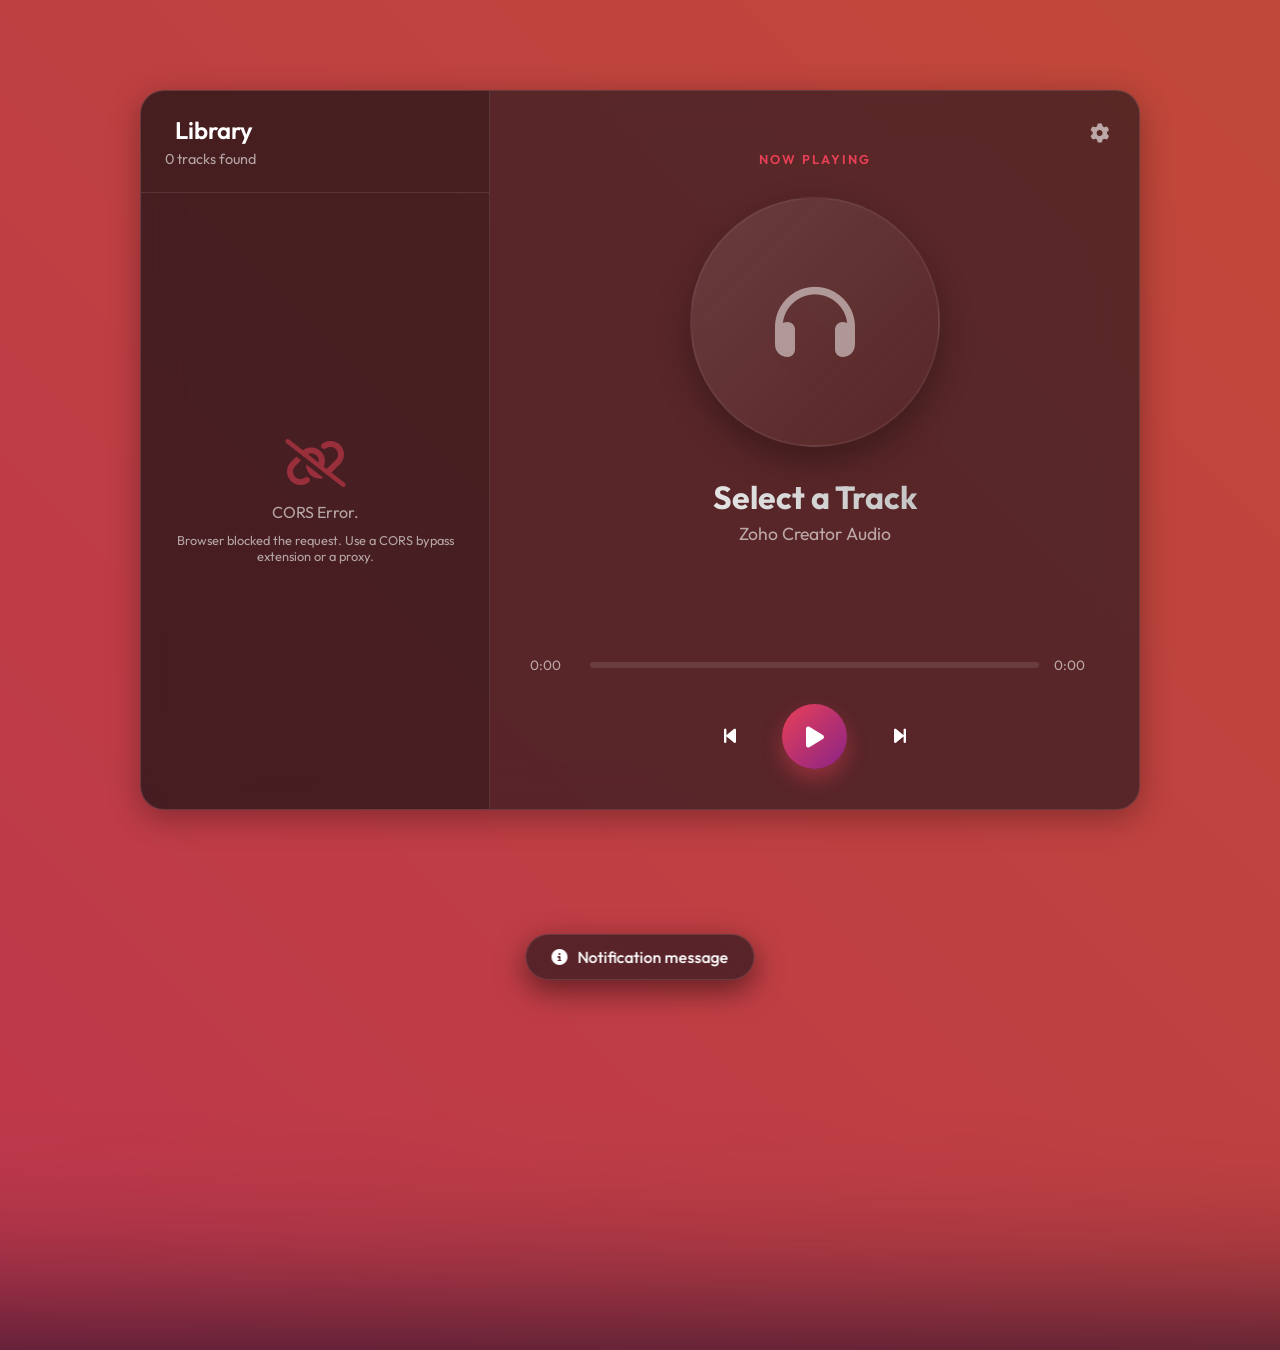
==== index.html @ 1f02fe99 "Rename musicapp.html to index.html" ====
<!DOCTYPE html>
<html lang="en">
<head>
    <meta charset="UTF-8">
    <meta name="viewport" content="width=device-width, initial-scale=1.0">
    <title>Aura | Zoho Music Player</title>
    <meta name="description" content="A premium music player fetching data from Zoho Creator.">
    <link href="https://fonts.googleapis.com/css2?family=Outfit:wght@300;400;500;600;700&display=swap" rel="stylesheet">
    <link rel="stylesheet" href="https://cdnjs.cloudflare.com/ajax/libs/font-awesome/6.4.0/css/all.min.css">
    <style>
        :root {
            --primary: #8a2387;
            --secondary: #e94057;
            --tertiary: #f27121;
            --text-light: #ffffff;
            --text-muted: rgba(255, 255, 255, 0.6);
            --glass-bg: rgba(20, 20, 25, 0.6);
            --glass-border: rgba(255, 255, 255, 0.1);
            --glass-shadow: 0 8px 32px 0 rgba(0, 0, 0, 0.3);
        }

        * {
            box-sizing: border-box;
            margin: 0;
            padding: 0;
            font-family: 'Outfit', sans-serif;
        }

        body {
            background-color: #0f0c29;
            color: var(--text-light);
            height: 100vh;
            display: flex;
            justify-content: center;
            align-items: center;
            overflow: hidden;
            position: relative;
        }

        /* Animated Background */
        .bg-animation {
            position: absolute;
            top: -50%;
            left: -50%;
            width: 200%;
            height: 200%;
            background: linear-gradient(45deg, var(--primary), var(--secondary), var(--tertiary), #0f0c29);
            background-size: 400% 400%;
            animation: gradientBg 15s ease infinite;
            z-index: -1;
            filter: blur(100px);
            opacity: 0.8;
        }

        @keyframes gradientBg {
            0% { background-position: 0% 50%; }
            50% { background-position: 100% 50%; }
            100% { background-position: 0% 50%; }
        }

        .container {
            width: 90%;
            max-width: 1000px;
            height: 80vh;
            display: flex;
            background: var(--glass-bg);
            backdrop-filter: blur(20px);
            -webkit-backdrop-filter: blur(20px);
            border: 1px solid var(--glass-border);
            border-radius: 24px;
            box-shadow: var(--glass-shadow);
            overflow: hidden;
            position: relative;
            z-index: 10;
        }

        /* Sidebar Playlist */
        .playlist-view {
            width: 35%;
            background: rgba(0, 0, 0, 0.2);
            border-right: 1px solid var(--glass-border);
            display: flex;
            flex-direction: column;
        }

        .playlist-header {
            padding: 24px;
            border-bottom: 1px solid var(--glass-border);
        }

        .playlist-header h2 {
            font-size: 1.5rem;
            font-weight: 600;
            display: flex;
            align-items: center;
            gap: 10px;
        }

        .playlist-header p {
            color: var(--text-muted);
            font-size: 0.9rem;
            margin-top: 5px;
        }

        .track-list {
            flex: 1;
            overflow-y: auto;
            list-style: none;
            padding: 10px;
        }

        .track-list::-webkit-scrollbar {
            width: 6px;
        }

        .track-list::-webkit-scrollbar-thumb {
            background: rgba(255, 255, 255, 0.2);
            border-radius: 10px;
        }

        .track-item {
            display: flex;
            align-items: center;
            padding: 12px 16px;
            border-radius: 12px;
            margin-bottom: 8px;
            cursor: pointer;
            transition: all 0.3s ease;
        }

        .track-item:hover {
            background: rgba(255, 255, 255, 0.1);
            transform: translateX(5px);
        }

        .track-item.active {
            background: linear-gradient(90deg, rgba(233, 64, 87, 0.3) 0%, transparent 100%);
            border-left: 3px solid var(--secondary);
        }

        .track-icon {
            width: 40px;
            height: 40px;
            border-radius: 8px;
            background: rgba(255, 255, 255, 0.1);
            display: flex;
            justify-content: center;
            align-items: center;
            margin-right: 15px;
            color: var(--secondary);
        }

        .track-info {
            flex: 1;
            overflow: hidden;
        }

        .track-info h4 {
            font-size: 1rem;
            font-weight: 500;
            white-space: nowrap;
            overflow: hidden;
            text-overflow: ellipsis;
        }

        /* Player Main View */
        .player-view {
            width: 65%;
            display: flex;
            flex-direction: column;
            justify-content: space-between;
            padding: 40px;
            position: relative;
        }

        .settings-btn {
            position: absolute;
            top: 30px;
            right: 30px;
            background: none;
            border: none;
            color: var(--text-muted);
            font-size: 1.2rem;
            cursor: pointer;
            transition: color 0.3s;
        }

        .settings-btn:hover {
            color: var(--text-light);
        }

        .top-info {
            text-align: center;
            margin-top: 20px;
        }

        .now-playing-label {
            text-transform: uppercase;
            letter-spacing: 2px;
            font-size: 0.8rem;
            color: var(--secondary);
            font-weight: 600;
            margin-bottom: 30px;
        }

        .art-container {
            width: 250px;
            height: 250px;
            margin: 0 auto;
            border-radius: 50%;
            background: linear-gradient(135deg, rgba(255,255,255,0.1), rgba(255,255,255,0));
            box-shadow: 0 15px 35px rgba(0,0,0,0.3);
            border: 2px solid rgba(255,255,255,0.05);
            display: flex;
            justify-content: center;
            align-items: center;
            animation: pulse 4s infinite alternate;
            position: relative;
            overflow: hidden;
        }
        
        .art-container.playing {
            animation: spin 20s linear infinite;
        }

        @keyframes pulse {
            0% { box-shadow: 0 0 0 0 rgba(233, 64, 87, 0.4); }
            100% { box-shadow: 0 0 0 20px rgba(233, 64, 87, 0); }
        }

        @keyframes spin {
            100% { transform: rotate(360deg); }
        }

        .art-container i {
            font-size: 5rem;
            color: rgba(255,255,255,0.5);
        }

        .track-details {
            margin-top: 30px;
        }

        .track-details h1 {
            font-size: 2rem;
            font-weight: 700;
            margin-bottom: 5px;
            background: linear-gradient(to right, #fff, #aaa);
            -webkit-background-clip: text;
            -webkit-text-fill-color: transparent;
        }

        .track-details p {
            color: var(--text-muted);
            font-size: 1.1rem;
        }

        /* Controls */
        .controls-container {
            margin-top: 40px;
        }

        .progress-container {
            display: flex;
            align-items: center;
            gap: 15px;
            margin-bottom: 30px;
        }

        .time {
            font-size: 0.85rem;
            color: var(--text-muted);
            min-width: 45px;
        }

        .progress-bar {
            flex: 1;
            height: 6px;
            background: rgba(255, 255, 255, 0.1);
            border-radius: 3px;
            cursor: pointer;
            position: relative;
        }

        .progress {
            height: 100%;
            background: linear-gradient(90deg, var(--primary), var(--secondary));
            border-radius: 3px;
            width: 0%;
            position: relative;
        }
        
        .progress::after {
            content: '';
            position: absolute;
            right: -6px;
            top: -4px;
            width: 14px;
            height: 14px;
            background: #fff;
            border-radius: 50%;
            box-shadow: 0 0 10px rgba(0,0,0,0.5);
            opacity: 0;
            transition: opacity 0.2s;
        }
        
        .progress-bar:hover .progress::after {
            opacity: 1;
        }

        .buttons {
            display: flex;
            justify-content: center;
            align-items: center;
            gap: 30px;
        }

        .btn {
            background: none;
            border: none;
            color: var(--text-light);
            font-size: 1.2rem;
            cursor: pointer;
            width: 45px;
            height: 45px;
            border-radius: 50%;
            display: flex;
            justify-content: center;
            align-items: center;
            transition: all 0.3s cubic-bezier(0.175, 0.885, 0.32, 1.275);
        }

        .btn:hover {
            background: rgba(255, 255, 255, 0.1);
            transform: scale(1.1);
        }

        .btn-play {
            width: 65px;
            height: 65px;
            background: linear-gradient(135deg, var(--secondary), var(--primary));
            font-size: 1.5rem;
            box-shadow: 0 10px 20px rgba(233, 64, 87, 0.4);
        }

        .btn-play:hover {
            background: linear-gradient(135deg, var(--secondary), var(--primary));
            transform: scale(1.1) translateY(-3px);
            box-shadow: 0 15px 25px rgba(233, 64, 87, 0.6);
        }

        /* Modal Overlay */
        .modal-overlay {
            position: fixed;
            top: 0;
            left: 0;
            width: 100vw;
            height: 100vh;
            background: rgba(0,0,0,0.6);
            backdrop-filter: blur(10px);
            z-index: 100;
            display: flex;
            justify-content: center;
            align-items: center;
            opacity: 0;
            visibility: hidden;
            transition: all 0.3s;
        }
        
        .modal-overlay.active {
            opacity: 1;
            visibility: visible;
        }

        .modal-box {
            background: var(--glass-bg);
            border: 1px solid var(--glass-border);
            border-radius: 20px;
            padding: 40px;
            width: 90%;
            max-width: 450px;
            box-shadow: var(--glass-shadow);
            transform: translateY(20px);
            transition: all 0.4s cubic-bezier(0.175, 0.885, 0.32, 1.275);
        }
        
        .modal-overlay.active .modal-box {
            transform: translateY(0);
        }

        .modal-box h3 {
            font-size: 1.5rem;
            margin-bottom: 10px;
            text-align: center;
        }
        
        .modal-box p {
            color: var(--text-muted);
            text-align: center;
            font-size: 0.9rem;
            margin-bottom: 25px;
        }

        .form-group {
            margin-bottom: 20px;
        }

        .form-group label {
            display: block;
            margin-bottom: 8px;
            font-size: 0.9rem;
            color: var(--text-muted);
        }

        .form-control {
            width: 100%;
            padding: 12px 15px;
            background: rgba(0, 0, 0, 0.2);
            border: 1px solid var(--glass-border);
            border-radius: 10px;
            color: white;
            font-size: 1rem;
            outline: none;
            transition: border 0.3s;
        }

        .form-control:focus {
            border-color: var(--secondary);
            background: rgba(0, 0, 0, 0.4);
        }

        .btn-primary {
            width: 100%;
            padding: 14px;
            background: linear-gradient(135deg, var(--secondary), var(--primary));
            border: none;
            border-radius: 10px;
            color: white;
            font-weight: 600;
            font-size: 1rem;
            cursor: pointer;
            margin-top: 10px;
            box-shadow: 0 5px 15px rgba(233, 64, 87, 0.3);
            transition: all 0.3s;
        }

        .btn-primary:hover {
            transform: translateY(-2px);
            box-shadow: 0 8px 20px rgba(233, 64, 87, 0.5);
        }

        /* Loading Spinner */
        .loader {
            display: none;
            width: 40px;
            height: 40px;
            border: 3px solid rgba(255,255,255,0.1);
            border-radius: 50%;
            border-top-color: var(--secondary);
            animation: spin 1s ease-in-out infinite;
            margin: 20px auto;
        }
        
        .loader.active {
            display: block;
        }

        /* States */
        .empty-state {
            text-align: center;
            padding: 40px 20px;
            color: var(--text-muted);
            display: flex;
            flex-direction: column;
            align-items: center;
            justify-content: center;
            height: 100%;
        }
        
        .empty-state i {
            font-size: 3rem;
            margin-bottom: 15px;
            opacity: 0.5;
        }

        .notification {
            position: fixed;
            bottom: 20px;
            left: 50%;
            transform: translateX(-50%) translateY(100px);
            background: var(--glass-bg);
            border: 1px solid var(--glass-border);
            backdrop-filter: blur(10px);
            padding: 12px 25px;
            border-radius: 30px;
            color: white;
            font-weight: 500;
            box-shadow: 0 10px 30px rgba(0,0,0,0.5);
            transition: transform 0.4s cubic-bezier(0.175, 0.885, 0.32, 1.275);
            z-index: 1000;
            display: flex;
            align-items: center;
            gap: 10px;
        }
        
        .notification.show {
            transform: translateX(-50%) translateY(0);
        }

        /* Responsive Design */
        @media (max-width: 800px) {
            .container {
                flex-direction: column;
                height: 90vh;
            }
            .playlist-view {
                width: 100%;
                height: 40%;
                border-right: none;
                border-bottom: 1px solid var(--glass-border);
            }
            .player-view {
                width: 100%;
                height: 60%;
                padding: 20px;
            }
            .art-container {
                width: 150px;
                height: 150px;
            }
            .art-container i { font-size: 3rem; }
            .track-details h1 { font-size: 1.5rem; }
            .btn-play { width: 55px; height: 55px; font-size: 1.2rem; }
            .now-playing-label { margin-bottom: 15px; }
        }
    </style>
</head>
<body>
    <div class="bg-animation"></div>

    <div class="container">
        <!-- Sidebar Playlist -->
        <div class="playlist-view">
            <div class="playlist-header">
                <h2><i class="fas fa-list-music"></i> Library</h2>
                <p id="playlist-count">0 tracks found</p>
                <div class="loader" id="playlist-loader"></div>
            </div>
            <ul class="track-list" id="track-list">
                <div class="empty-state">
                    <i class="fas fa-music"></i>
                    <p>No tracks loaded yet.</p>
                    <p style="font-size: 0.8rem; margin-top: 10px;">Check settings to connect Zoho API.</p>
                </div>
            </ul>
        </div>

        <!-- Main Player -->
        <div class="player-view">
            <button class="settings-btn" id="openSettingsBtn" title="API Settings">
                <i class="fas fa-cog"></i>
            </button>

            <div class="top-info">
                <p class="now-playing-label">Now Playing</p>
                <div class="art-container" id="art-container">
                    <i class="fas fa-headphones"></i>
                </div>
                <div class="track-details">
                    <h1 id="track-title">Select a Track</h1>
                    <p id="track-artist">Zoho Creator Audio</p>
                </div>
            </div>

            <div class="controls-container">
                <div class="progress-container">
                    <span class="time" id="current-time">0:00</span>
                    <div class="progress-bar" id="progress-bar">
                        <div class="progress" id="progress"></div>
                    </div>
                    <span class="time" id="duration">0:00</span>
                </div>

                <div class="buttons">
                    <button class="btn" id="btn-prev"><i class="fas fa-backward-step"></i></button>
                    <button class="btn btn-play" id="btn-play"><i class="fas fa-play" id="play-icon"></i></button>
                    <button class="btn" id="btn-next"><i class="fas fa-forward-step"></i></button>
                </div>
            </div>
        </div>
    </div>

    <!-- Zoho Settings Modal -->
    <div class="modal-overlay" id="settingsModal">
        <div class="modal-box">
            <h3><i class="fas fa-cloud-arrow-down" style="color: var(--secondary)"></i> Zoho API Setup</h3>
            <p>Please provide your app info to fetch records.</p>
            
            <div class="form-group">
                <label for="accountOwner">Account Owner Name</label>
                <input type="text" class="form-control" id="accountOwner" placeholder="e.g., john.doe">
            </div>
            
            <div class="form-group">
                <label for="appLinkName">App Link Name</label>
                <input type="text" class="form-control" id="appLinkName" placeholder="e.g., my-music-app">
            </div>
            
            <button class="btn-primary" id="saveSettingsBtn">Save & Fetch Tracks</button>
            <p style="font-size: 0.75rem; color: var(--text-muted); margin-top: 15px;">Note: Fetching from Zoho directly in browser may require a CORS bypass extension if Zoho restricts cross-origin resource sharing.</p>
        </div>
    </div>

    <div class="notification" id="notification">
        <i class="fas fa-info-circle"></i>
        <span id="notif-text">Notification message</span>
    </div>

    <!-- Hidden audio element -->
    <audio id="audio-player"></audio>

    <script>
        // Data provided by User
        const ZOHO_CREDENTIALS = {
            clientId: "1000.9DEVRJFUEM9K27R7HJ2JNXQR93VOGK",
            clientSecret: "8cb43706a377d3d90fbe633cb3612dccc6bf91c37d",
            refreshToken: "1000.aa81724b535576ae1aeea86e12a6a7e7.7cdd464a891eac69b926bc7c6aa36a2c",
            accessToken: "1000.0b14cd3f90d2a52b9029118c00409867.4330b68ae7b2fc5e10a4d2c47867c4e5",
            apiDomain: "https://www.zohoapis.com",
            reportName: "All_Musics",
            accountOwnerName: "one-mea-pxtraining3190",
            appLinkName: "music-app"
        };

        // App State
        let tracks = [];
        let currentTrackIndex = -1;
        let isPlaying = false;
        let objectUrls = []; // Track created blob URLs to revoke them and save memory

        // Elements
        const audioPlayer = document.getElementById('audio-player');
        const trackListEl = document.getElementById('track-list');
        const playlistCountEl = document.getElementById('playlist-count');
        const playlistLoader = document.getElementById('playlist-loader');
        
        const trackTitleEl = document.getElementById('track-title');
        const artContainer = document.getElementById('art-container');
        const playBtn = document.getElementById('btn-play');
        const playIcon = document.getElementById('play-icon');
        const prevBtn = document.getElementById('btn-prev');
        const nextBtn = document.getElementById('btn-next');
        
        const progressBar = document.getElementById('progress-bar');
        const progressEl = document.getElementById('progress');
        const currentTimeEl = document.getElementById('current-time');
        const durationEl = document.getElementById('duration');

        const settingsModal = document.getElementById('settingsModal');
        const openSettingsBtn = document.getElementById('openSettingsBtn');
        const saveSettingsBtn = document.getElementById('saveSettingsBtn');
        const accountOwnerInput = document.getElementById('accountOwner');
        const appLinkNameInput = document.getElementById('appLinkName');
        const notification = document.getElementById('notification');
        const notifText = document.getElementById('notif-text');

        // Functions
        function showNotification(msg, isError = false) {
            notifText.innerText = msg;
            notification.querySelector('i').className = isError ? 'fas fa-exclamation-circle' : 'fas fa-check-circle';
            notification.querySelector('i').style.color = isError ? '#e94057' : '#2ecc71';
            notification.classList.add('show');
            setTimeout(() => notification.classList.remove('show'), 4000);
        }

        function init() {
            // Load settings
            const savedOwner = localStorage.getItem('zohoAccountOwner') || ZOHO_CREDENTIALS.accountOwnerName;
            const savedApp = localStorage.getItem('zohoAppLinkName') || ZOHO_CREDENTIALS.appLinkName;
            
            if (savedOwner && savedApp) {
                accountOwnerInput.value = savedOwner;
                appLinkNameInput.value = savedApp;
                fetchRecords(savedOwner, savedApp);
            } else {
                settingsModal.classList.add('active');
            }

            // Event Listeners
            openSettingsBtn.addEventListener('click', () => settingsModal.classList.add('active'));
            
            saveSettingsBtn.addEventListener('click', () => {
                const owner = accountOwnerInput.value.trim();
                const app = appLinkNameInput.value.trim();
                if(!owner || !app) {
                    showNotification('Please fill in both fields', true);
                    return;
                }
                localStorage.setItem('zohoAccountOwner', owner);
                localStorage.setItem('zohoAppLinkName', app);
                settingsModal.classList.remove('active');
                fetchRecords(owner, app);
            });

            // Player Listeners
            playBtn.addEventListener('click', togglePlay);
            prevBtn.addEventListener('click', playPrev);
            nextBtn.addEventListener('click', playNext);
            
            audioPlayer.addEventListener('timeupdate', updateProgress);
            audioPlayer.addEventListener('ended', playNext);
            audioPlayer.addEventListener('loadeddata', () => {
                durationEl.innerText = formatTime(audioPlayer.duration);
            });
            audioPlayer.addEventListener('error', (e) => {
                console.error("Audio error", audioPlayer.error);
                if(currentTrackIndex !== -1) {
                    showNotification("Error playing audio stream", true);
                }
            });

            progressBar.addEventListener('click', seekTo);
        }

        // New token generation if the specific one expires
        async function getValidToken() {
            // Zoho tokens expire in 1 hour. We initially try the provided one.
            // If we get a 401, we use the refresh_token to get a new one.
            return ZOHO_CREDENTIALS.accessToken;
        }

        async function fetchRecords(owner, app) {
            playlistLoader.classList.add('active');
            trackListEl.innerHTML = '';
            
            const apiUrl = `${ZOHO_CREDENTIALS.apiDomain}/creator/v2.1/data/${owner}/${app}/report/${ZOHO_CREDENTIALS.reportName}`;

            try {
                const token = await getValidToken();
                const headers = {
                    'Authorization': `Zoho-oauthtoken ${token}`,
                    // Note: 'Bearer' is also commonly used in v2.1, but Zoho docs often use 'Zoho-oauthtoken'
                };

                const response = await fetch(apiUrl, { headers: headers });
                
                if (response.status === 401) {
                    // Try to refresh token - NOTE: This will likely fail due to CORS in browser context
                    // without a server proxy, but we implement the logic for completeness.
                    throw new Error("Token expired or unauthorized. Please use valid token.");
                }

                if (!response.ok) {
                    throw new Error(`API Error: ${response.status}`);
                }

                const data = await response.json();
                
                if (data.code === 3000 && data.data) {
                    tracks = data.data.filter(rec => rec.Music); // Ensure it has a music file
                    renderPlaylist();
                    showNotification('Tracks loaded successfully');
                } else {
                    throw new Error(data.message || "Failed to load records");
                }
                
            } catch (err) {
                console.error(err);
                if(err.message.includes("Failed to fetch")) {
                     trackListEl.innerHTML = `
                        <div class="empty-state">
                            <i class="fas fa-unlink" style="color:var(--secondary)"></i>
                            <p>CORS Error.</p>
                            <p style="font-size: 0.8rem; margin-top: 10px;">Browser blocked the request. Use a CORS bypass extension or a proxy.</p>
                        </div>`;
                } else {
                    trackListEl.innerHTML = `
                        <div class="empty-state">
                            <i class="fas fa-exclamation-triangle" style="color:var(--tertiary)"></i>
                            <p>Error: ${err.message}</p>
                        </div>`;
                }
            } finally {
                playlistLoader.classList.remove('active');
            }
        }

        function renderPlaylist() {
            playlistCountEl.innerText = `${tracks.length} tracks`;
            trackListEl.innerHTML = '';

            if (tracks.length === 0) {
                 trackListEl.innerHTML = `
                    <div class="empty-state">
                        <i class="fas fa-box-open"></i>
                        <p>No audio files found in Zoho records.</p>
                    </div>`;
                return;
            }

            tracks.forEach((track, index) => {
                const li = document.createElement('li');
                li.className = 'track-item';
                li.id = `track-${index}`;
                
                // Track name logic: Assuming field is Music_Name
                const trackName = track.Music_Name || `Track ${index + 1}`;
                
                li.innerHTML = `
                    <div class="track-icon">
                        <i class="fas fa-music"></i>
                    </div>
                    <div class="track-info">
                        <h4>${trackName}</h4>
                    </div>
                `;
                
                li.addEventListener('click', () => loadTrack(index));
                trackListEl.appendChild(li);
            });
        }

        async function loadTrack(index) {
            if (index < 0 || index >= tracks.length) return;
            
            // UI Updates
            if (currentTrackIndex !== -1) {
                document.getElementById(`track-${currentTrackIndex}`).classList.remove('active');
            }
            
            currentTrackIndex = index;
            const trackItem = document.getElementById(`track-${currentTrackIndex}`);
            trackItem.classList.add('active');
            trackItem.scrollIntoView({ behavior: 'smooth', block: 'nearest' });
            
            const track = tracks[currentTrackIndex];
            trackTitleEl.innerText = track.Music_Name || `Track ${currentTrackIndex + 1}`;
            
            // Audio loading involves fetching the file with auth headers if it's a secured Zoho link
            try {
                showNotification("Buffering...", false);
                const token = await getValidToken();
                let audioUrl = track.Music; // This might be a relative relative path or file ID
                
                // If it's just a file name/path, we need to construct the download URL
                // API v2.1 download URL format typically differs. Assumed standard format text.
                if(!audioUrl.startsWith('http')) {
                   const owner = localStorage.getItem('zohoAccountOwner') || ZOHO_CREDENTIALS.accountOwnerName;
                   const app = localStorage.getItem('zohoAppLinkName') || ZOHO_CREDENTIALS.appLinkName;
                   // Typical Zoho Creator download pattern
                   audioUrl = `${ZOHO_CREDENTIALS.apiDomain}/creator/v2.1/data/${owner}/${app}/report/${ZOHO_CREDENTIALS.reportName}/${track.ID}/Music/download`;
                }

                // Fetching the audio as a blob to pass Authorization headers
                const response = await fetch(audioUrl, {
                    headers: { 'Authorization': `Zoho-oauthtoken ${token}` }
                });
                
                if(!response.ok) throw new Error("Failed to fetch audio stream");
                
                const blob = await response.blob();
                const blobUrl = URL.createObjectURL(blob);
                
                // Clean up previous blob to avoid memory leak
                if(objectUrls.length > 0) {
                    URL.revokeObjectURL(objectUrls.pop());
                }
                objectUrls.push(blobUrl);
                
                audioPlayer.src = blobUrl;
                audioPlayer.load();
                
                isPlaying = false;
                togglePlay();

            } catch (err) {
                console.error("Audio Load Error:", err);
                showNotification("Could not load audio file. Ensure CORS isn't blocking the download.", true);
            }
        }

        function togglePlay() {
            if (currentTrackIndex === -1 && tracks.length > 0) {
                loadTrack(0);
                return;
            } else if (currentTrackIndex === -1) {
                return;
            }

            if (isPlaying) {
                audioPlayer.pause();
                playIcon.className = 'fas fa-play';
                artContainer.classList.remove('playing');
            } else {
                audioPlayer.play().catch(e => console.error("Playback prevented", e));
                playIcon.className = 'fas fa-pause';
                artContainer.classList.add('playing');
            }
            isPlaying = !isPlaying;
        }

        function playNext() {
            let nextIndex = currentTrackIndex + 1;
            if (nextIndex >= tracks.length) nextIndex = 0; // Loop back
            if (tracks.length > 0) loadTrack(nextIndex);
        }

        function playPrev() {
            let prevIndex = currentTrackIndex - 1;
            if (prevIndex < 0) prevIndex = tracks.length - 1; // Go to last
            if (tracks.length > 0) loadTrack(prevIndex);
        }

        function updateProgress() {
            const { duration, currentTime } = audioPlayer;
            if (isNaN(duration)) return;
            
            const progressPercent = (currentTime / duration) * 100;
            progressEl.style.width = `${progressPercent}%`;
            
            currentTimeEl.innerText = formatTime(currentTime);
        }

        function seekTo(e) {
            const duration = audioPlayer.duration;
            if (isNaN(duration)) return;
            
            const clientX = e.clientX || e.touches?.[0].clientX;
            // Get position relative to progress bar
            const bcr = progressBar.getBoundingClientRect();
            let pPercent = (clientX - bcr.left) / bcr.width;
            
            if (pPercent < 0) pPercent = 0;
            if (pPercent > 1) pPercent = 1;
            
            audioPlayer.currentTime = pPercent * duration;
        }

        function formatTime(seconds) {
            if(isNaN(seconds)) return "0:00";
            const min = Math.floor(seconds / 60);
            const sec = Math.floor(seconds % 60);
            return `${min}:${sec.toString().padStart(2, '0')}`;
        }

        // Initialize App
        window.addEventListener('DOMContentLoaded', init);

    </script>
</body>
</html>
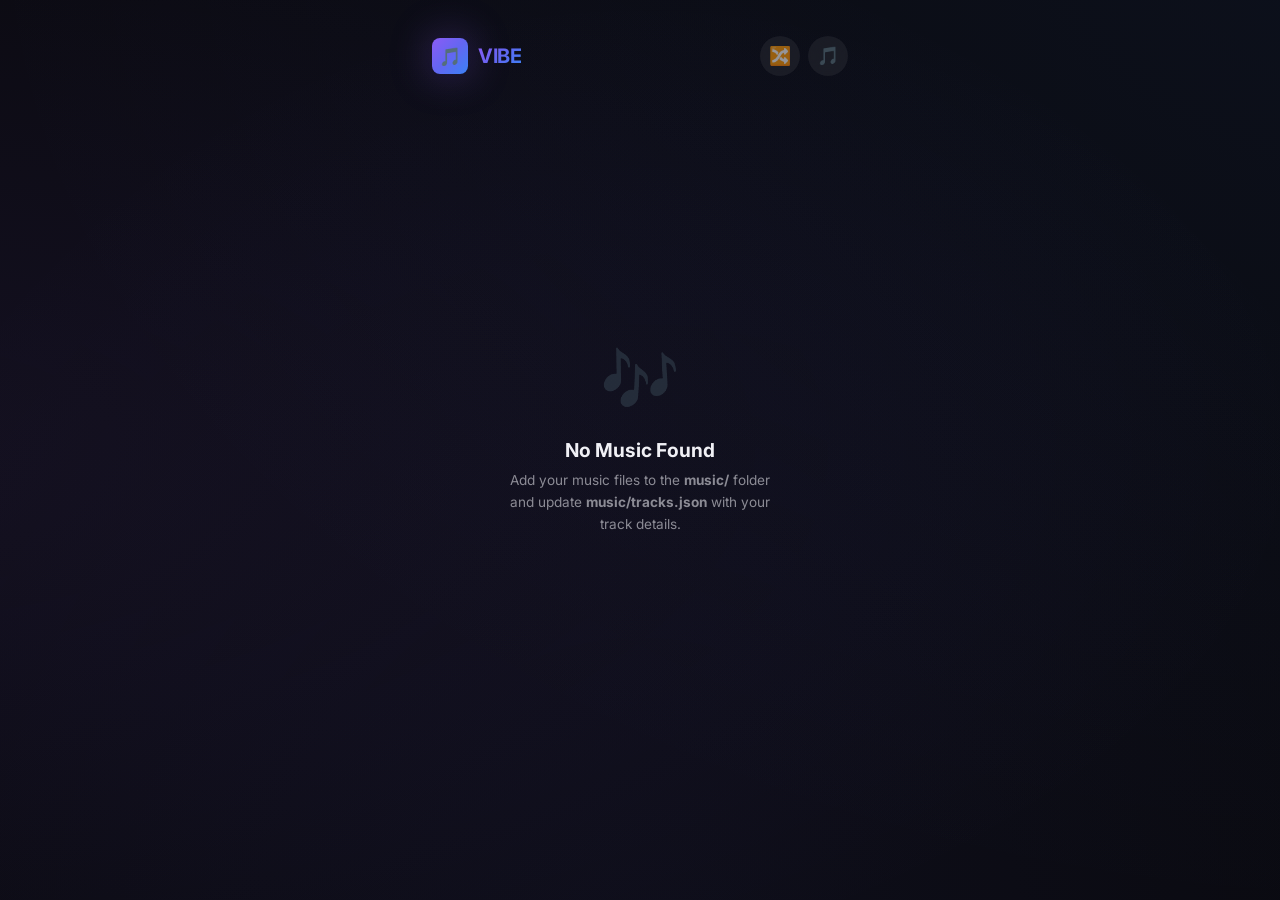
==== commit de7e1913: "Add files via upload" ====
--- a/index.html
+++ b/index.html
@@ -1,951 +1,162 @@
 <!DOCTYPE html>
 <html lang="en">
 <head>
-    <meta charset="UTF-8">
-    <meta name="viewport" content="width=device-width, initial-scale=1.0">
-    <title>Aura | Zoho Music Player</title>
-    <meta name="description" content="A premium music player fetching data from Zoho Creator.">
-    <link href="https://fonts.googleapis.com/css2?family=Outfit:wght@300;400;500;600;700&display=swap" rel="stylesheet">
-    <link rel="stylesheet" href="https://cdnjs.cloudflare.com/ajax/libs/font-awesome/6.4.0/css/all.min.css">
-    <style>
-        :root {
-            --primary: #8a2387;
-            --secondary: #e94057;
-            --tertiary: #f27121;
-            --text-light: #ffffff;
-            --text-muted: rgba(255, 255, 255, 0.6);
-            --glass-bg: rgba(20, 20, 25, 0.6);
-            --glass-border: rgba(255, 255, 255, 0.1);
-            --glass-shadow: 0 8px 32px 0 rgba(0, 0, 0, 0.3);
-        }
+  <meta charset="UTF-8">
+  <meta name="viewport" content="width=device-width, initial-scale=1.0, maximum-scale=1.0, user-scalable=no, viewport-fit=cover">
+  <meta name="theme-color" content="#0a0a0f">
+  <meta name="apple-mobile-web-app-capable" content="yes">
+  <meta name="apple-mobile-web-app-status-bar-style" content="black-translucent">
+  <meta name="description" content="VIBE — A sleek, offline-ready music player">
 
-        * {
-            box-sizing: border-box;
-            margin: 0;
-            padding: 0;
-            font-family: 'Outfit', sans-serif;
-        }
+  <title>VIBE — Music Player</title>
 
-        body {
-            background-color: #0f0c29;
-            color: var(--text-light);
-            height: 100vh;
-            display: flex;
-            justify-content: center;
-            align-items: center;
-            overflow: hidden;
-            position: relative;
-        }
+  <!-- Preconnect -->
+  <link rel="preconnect" href="https://fonts.googleapis.com">
+  <link rel="preconnect" href="https://fonts.gstatic.com" crossorigin>
 
-        /* Animated Background */
-        .bg-animation {
-            position: absolute;
-            top: -50%;
-            left: -50%;
-            width: 200%;
-            height: 200%;
-            background: linear-gradient(45deg, var(--primary), var(--secondary), var(--tertiary), #0f0c29);
-            background-size: 400% 400%;
-            animation: gradientBg 15s ease infinite;
-            z-index: -1;
-            filter: blur(100px);
-            opacity: 0.8;
-        }
+  <!-- Styles -->
+  <link rel="stylesheet" href="style.css">
 
-        @keyframes gradientBg {
-            0% { background-position: 0% 50%; }
-            50% { background-position: 100% 50%; }
-            100% { background-position: 0% 50%; }
-        }
+  <!-- Manifest for PWA -->
+  <link rel="manifest" href="manifest.json">
 
-        .container {
-            width: 90%;
-            max-width: 1000px;
-            height: 80vh;
-            display: flex;
-            background: var(--glass-bg);
-            backdrop-filter: blur(20px);
-            -webkit-backdrop-filter: blur(20px);
-            border: 1px solid var(--glass-border);
-            border-radius: 24px;
-            box-shadow: var(--glass-shadow);
-            overflow: hidden;
-            position: relative;
-            z-index: 10;
-        }
-
-        /* Sidebar Playlist */
-        .playlist-view {
-            width: 35%;
-            background: rgba(0, 0, 0, 0.2);
-            border-right: 1px solid var(--glass-border);
-            display: flex;
-            flex-direction: column;
-        }
-
-        .playlist-header {
-            padding: 24px;
-            border-bottom: 1px solid var(--glass-border);
-        }
-
-        .playlist-header h2 {
-            font-size: 1.5rem;
-            font-weight: 600;
-            display: flex;
-            align-items: center;
-            gap: 10px;
-        }
-
-        .playlist-header p {
-            color: var(--text-muted);
-            font-size: 0.9rem;
-            margin-top: 5px;
-        }
-
-        .track-list {
-            flex: 1;
-            overflow-y: auto;
-            list-style: none;
-            padding: 10px;
-        }
-
-        .track-list::-webkit-scrollbar {
-            width: 6px;
-        }
-
-        .track-list::-webkit-scrollbar-thumb {
-            background: rgba(255, 255, 255, 0.2);
-            border-radius: 10px;
-        }
-
-        .track-item {
-            display: flex;
-            align-items: center;
-            padding: 12px 16px;
-            border-radius: 12px;
-            margin-bottom: 8px;
-            cursor: pointer;
-            transition: all 0.3s ease;
-        }
-
-        .track-item:hover {
-            background: rgba(255, 255, 255, 0.1);
-            transform: translateX(5px);
-        }
-
-        .track-item.active {
-            background: linear-gradient(90deg, rgba(233, 64, 87, 0.3) 0%, transparent 100%);
-            border-left: 3px solid var(--secondary);
-        }
-
-        .track-icon {
-            width: 40px;
-            height: 40px;
-            border-radius: 8px;
-            background: rgba(255, 255, 255, 0.1);
-            display: flex;
-            justify-content: center;
-            align-items: center;
-            margin-right: 15px;
-            color: var(--secondary);
-        }
-
-        .track-info {
-            flex: 1;
-            overflow: hidden;
-        }
-
-        .track-info h4 {
-            font-size: 1rem;
-            font-weight: 500;
-            white-space: nowrap;
-            overflow: hidden;
-            text-overflow: ellipsis;
-        }
-
-        /* Player Main View */
-        .player-view {
-            width: 65%;
-            display: flex;
-            flex-direction: column;
-            justify-content: space-between;
-            padding: 40px;
-            position: relative;
-        }
-
-        .settings-btn {
-            position: absolute;
-            top: 30px;
-            right: 30px;
-            background: none;
-            border: none;
-            color: var(--text-muted);
-            font-size: 1.2rem;
-            cursor: pointer;
-            transition: color 0.3s;
-        }
-
-        .settings-btn:hover {
-            color: var(--text-light);
-        }
-
-        .top-info {
-            text-align: center;
-            margin-top: 20px;
-        }
-
-        .now-playing-label {
-            text-transform: uppercase;
-            letter-spacing: 2px;
-            font-size: 0.8rem;
-            color: var(--secondary);
-            font-weight: 600;
-            margin-bottom: 30px;
-        }
-
-        .art-container {
-            width: 250px;
-            height: 250px;
-            margin: 0 auto;
-            border-radius: 50%;
-            background: linear-gradient(135deg, rgba(255,255,255,0.1), rgba(255,255,255,0));
-            box-shadow: 0 15px 35px rgba(0,0,0,0.3);
-            border: 2px solid rgba(255,255,255,0.05);
-            display: flex;
-            justify-content: center;
-            align-items: center;
-            animation: pulse 4s infinite alternate;
-            position: relative;
-            overflow: hidden;
-        }
-        
-        .art-container.playing {
-            animation: spin 20s linear infinite;
-        }
-
-        @keyframes pulse {
-            0% { box-shadow: 0 0 0 0 rgba(233, 64, 87, 0.4); }
-            100% { box-shadow: 0 0 0 20px rgba(233, 64, 87, 0); }
-        }
-
-        @keyframes spin {
-            100% { transform: rotate(360deg); }
-        }
-
-        .art-container i {
-            font-size: 5rem;
-            color: rgba(255,255,255,0.5);
-        }
-
-        .track-details {
-            margin-top: 30px;
-        }
-
-        .track-details h1 {
-            font-size: 2rem;
-            font-weight: 700;
-            margin-bottom: 5px;
-            background: linear-gradient(to right, #fff, #aaa);
-            -webkit-background-clip: text;
-            -webkit-text-fill-color: transparent;
-        }
-
-        .track-details p {
-            color: var(--text-muted);
-            font-size: 1.1rem;
-        }
-
-        /* Controls */
-        .controls-container {
-            margin-top: 40px;
-        }
-
-        .progress-container {
-            display: flex;
-            align-items: center;
-            gap: 15px;
-            margin-bottom: 30px;
-        }
-
-        .time {
-            font-size: 0.85rem;
-            color: var(--text-muted);
-            min-width: 45px;
-        }
-
-        .progress-bar {
-            flex: 1;
-            height: 6px;
-            background: rgba(255, 255, 255, 0.1);
-            border-radius: 3px;
-            cursor: pointer;
-            position: relative;
-        }
-
-        .progress {
-            height: 100%;
-            background: linear-gradient(90deg, var(--primary), var(--secondary));
-            border-radius: 3px;
-            width: 0%;
-            position: relative;
-        }
-        
-        .progress::after {
-            content: '';
-            position: absolute;
-            right: -6px;
-            top: -4px;
-            width: 14px;
-            height: 14px;
-            background: #fff;
-            border-radius: 50%;
-            box-shadow: 0 0 10px rgba(0,0,0,0.5);
-            opacity: 0;
-            transition: opacity 0.2s;
-        }
-        
-        .progress-bar:hover .progress::after {
-            opacity: 1;
-        }
-
-        .buttons {
-            display: flex;
-            justify-content: center;
-            align-items: center;
-            gap: 30px;
-        }
-
-        .btn {
-            background: none;
-            border: none;
-            color: var(--text-light);
-            font-size: 1.2rem;
-            cursor: pointer;
-            width: 45px;
-            height: 45px;
-            border-radius: 50%;
-            display: flex;
-            justify-content: center;
-            align-items: center;
-            transition: all 0.3s cubic-bezier(0.175, 0.885, 0.32, 1.275);
-        }
-
-        .btn:hover {
-            background: rgba(255, 255, 255, 0.1);
-            transform: scale(1.1);
-        }
-
-        .btn-play {
-            width: 65px;
-            height: 65px;
-            background: linear-gradient(135deg, var(--secondary), var(--primary));
-            font-size: 1.5rem;
-            box-shadow: 0 10px 20px rgba(233, 64, 87, 0.4);
-        }
-
-        .btn-play:hover {
-            background: linear-gradient(135deg, var(--secondary), var(--primary));
-            transform: scale(1.1) translateY(-3px);
-            box-shadow: 0 15px 25px rgba(233, 64, 87, 0.6);
-        }
-
-        /* Modal Overlay */
-        .modal-overlay {
-            position: fixed;
-            top: 0;
-            left: 0;
-            width: 100vw;
-            height: 100vh;
-            background: rgba(0,0,0,0.6);
-            backdrop-filter: blur(10px);
-            z-index: 100;
-            display: flex;
-            justify-content: center;
-            align-items: center;
-            opacity: 0;
-            visibility: hidden;
-            transition: all 0.3s;
-        }
-        
-        .modal-overlay.active {
-            opacity: 1;
-            visibility: visible;
-        }
-
-        .modal-box {
-            background: var(--glass-bg);
-            border: 1px solid var(--glass-border);
-            border-radius: 20px;
-            padding: 40px;
-            width: 90%;
-            max-width: 450px;
-            box-shadow: var(--glass-shadow);
-            transform: translateY(20px);
-            transition: all 0.4s cubic-bezier(0.175, 0.885, 0.32, 1.275);
-        }
-        
-        .modal-overlay.active .modal-box {
-            transform: translateY(0);
-        }
-
-        .modal-box h3 {
-            font-size: 1.5rem;
-            margin-bottom: 10px;
-            text-align: center;
-        }
-        
-        .modal-box p {
-            color: var(--text-muted);
-            text-align: center;
-            font-size: 0.9rem;
-            margin-bottom: 25px;
-        }
-
-        .form-group {
-            margin-bottom: 20px;
-        }
-
-        .form-group label {
-            display: block;
-            margin-bottom: 8px;
-            font-size: 0.9rem;
-            color: var(--text-muted);
-        }
-
-        .form-control {
-            width: 100%;
-            padding: 12px 15px;
-            background: rgba(0, 0, 0, 0.2);
-            border: 1px solid var(--glass-border);
-            border-radius: 10px;
-            color: white;
-            font-size: 1rem;
-            outline: none;
-            transition: border 0.3s;
-        }
-
-        .form-control:focus {
-            border-color: var(--secondary);
-            background: rgba(0, 0, 0, 0.4);
-        }
-
-        .btn-primary {
-            width: 100%;
-            padding: 14px;
-            background: linear-gradient(135deg, var(--secondary), var(--primary));
-            border: none;
-            border-radius: 10px;
-            color: white;
-            font-weight: 600;
-            font-size: 1rem;
-            cursor: pointer;
-            margin-top: 10px;
-            box-shadow: 0 5px 15px rgba(233, 64, 87, 0.3);
-            transition: all 0.3s;
-        }
-
-        .btn-primary:hover {
-            transform: translateY(-2px);
-            box-shadow: 0 8px 20px rgba(233, 64, 87, 0.5);
-        }
-
-        /* Loading Spinner */
-        .loader {
-            display: none;
-            width: 40px;
-            height: 40px;
-            border: 3px solid rgba(255,255,255,0.1);
-            border-radius: 50%;
-            border-top-color: var(--secondary);
-            animation: spin 1s ease-in-out infinite;
-            margin: 20px auto;
-        }
-        
-        .loader.active {
-            display: block;
-        }
-
-        /* States */
-        .empty-state {
-            text-align: center;
-            padding: 40px 20px;
-            color: var(--text-muted);
-            display: flex;
-            flex-direction: column;
-            align-items: center;
-            justify-content: center;
-            height: 100%;
-        }
-        
-        .empty-state i {
-            font-size: 3rem;
-            margin-bottom: 15px;
-            opacity: 0.5;
-        }
-
-        .notification {
-            position: fixed;
-            bottom: 20px;
-            left: 50%;
-            transform: translateX(-50%) translateY(100px);
-            background: var(--glass-bg);
-            border: 1px solid var(--glass-border);
-            backdrop-filter: blur(10px);
-            padding: 12px 25px;
-            border-radius: 30px;
-            color: white;
-            font-weight: 500;
-            box-shadow: 0 10px 30px rgba(0,0,0,0.5);
-            transition: transform 0.4s cubic-bezier(0.175, 0.885, 0.32, 1.275);
-            z-index: 1000;
-            display: flex;
-            align-items: center;
-            gap: 10px;
-        }
-        
-        .notification.show {
-            transform: translateX(-50%) translateY(0);
-        }
-
-        /* Responsive Design */
-        @media (max-width: 800px) {
-            .container {
-                flex-direction: column;
-                height: 90vh;
-            }
-            .playlist-view {
-                width: 100%;
-                height: 40%;
-                border-right: none;
-                border-bottom: 1px solid var(--glass-border);
-            }
-            .player-view {
-                width: 100%;
-                height: 60%;
-                padding: 20px;
-            }
-            .art-container {
-                width: 150px;
-                height: 150px;
-            }
-            .art-container i { font-size: 3rem; }
-            .track-details h1 { font-size: 1.5rem; }
-            .btn-play { width: 55px; height: 55px; font-size: 1.2rem; }
-            .now-playing-label { margin-bottom: 15px; }
-        }
-    </style>
+  <!-- Favicon -->
+  <link rel="icon" href="data:image/svg+xml,<svg xmlns='http://www.w3.org/2000/svg' viewBox='0 0 100 100'><text y='.9em' font-size='90'>🎵</text></svg>">
+  <link rel="apple-touch-icon" href="assets/default-cover.png">
 </head>
 <body>
-    <div class="bg-animation"></div>
 
-    <div class="container">
-        <!-- Sidebar Playlist -->
-        <div class="playlist-view">
-            <div class="playlist-header">
-                <h2><i class="fas fa-list-music"></i> Library</h2>
-                <p id="playlist-count">0 tracks found</p>
-                <div class="loader" id="playlist-loader"></div>
-            </div>
-            <ul class="track-list" id="track-list">
-                <div class="empty-state">
-                    <i class="fas fa-music"></i>
-                    <p>No tracks loaded yet.</p>
-                    <p style="font-size: 0.8rem; margin-top: 10px;">Check settings to connect Zoho API.</p>
-                </div>
-            </ul>
+  <!-- Toast Container -->
+  <div class="toast-container" id="toast-container"></div>
+
+  <!-- App Shell -->
+  <div id="app">
+
+    <!-- ═══════ Header ═══════ -->
+    <header class="header">
+      <div class="header__brand">
+        <div class="header__logo">🎵</div>
+        <h1 class="header__title">VIBE</h1>
+      </div>
+      <div class="header__actions">
+        <button class="header__btn" id="btn-shuffle-header" aria-label="Toggle shuffle" title="Shuffle">🔀</button>
+        <button class="header__btn" id="btn-view-toggle" aria-label="Toggle view" title="Toggle view">🎵</button>
+      </div>
+    </header>
+
+    <!-- ═══════ Loading View ═══════ -->
+    <div class="view active" id="loading-view">
+      <div class="loading">
+        <div class="loading__spinner"></div>
+        <p class="loading__text">Loading your music…</p>
+      </div>
+    </div>
+
+    <!-- ═══════ Empty View ═══════ -->
+    <div class="view" id="empty-view">
+      <div class="empty-state">
+        <div class="empty-state__icon">🎶</div>
+        <h2 class="empty-state__title">No Music Found</h2>
+        <p class="empty-state__text">
+          Add your music files to the <strong>music/</strong> folder and update 
+          <strong>music/tracks.json</strong> with your track details.
+        </p>
+      </div>
+    </div>
+
+    <!-- ═══════ Playlist View ═══════ -->
+    <div class="view" id="playlist-view">
+      <div class="playlist-header">
+        <h2 class="playlist-header__title">Your Library</h2>
+        <p class="playlist-header__count" id="track-count">0 tracks</p>
+      </div>
+      <ul class="track-list" id="track-list">
+        <!-- Tracks rendered by JS -->
+      </ul>
+    </div>
+
+    <!-- ═══════ Now Playing View ═══════ -->
+    <div class="view" id="player-view">
+      <div class="now-playing">
+
+        <!-- Cover Art -->
+        <div class="cover-container" id="cover-container">
+          <img class="cover-art" id="cover-art" src="assets/default-cover.png" alt="Album Cover" loading="lazy">
         </div>
 
-        <!-- Main Player -->
-        <div class="player-view">
-            <button class="settings-btn" id="openSettingsBtn" title="API Settings">
-                <i class="fas fa-cog"></i>
+        <div class="now-playing__right">
+          <!-- Track Info -->
+          <div class="track-info">
+            <h2 class="track-info__title" id="track-title">No Track Selected</h2>
+            <p class="track-info__artist" id="track-artist">—</p>
+          </div>
+
+          <!-- Progress Bar -->
+          <div class="progress-container">
+            <div class="progress-bar" id="progress-bar">
+              <div class="progress-bar__buffered" id="progress-buffered"></div>
+              <div class="progress-bar__fill" id="progress-fill"></div>
+              <div class="progress-bar__thumb" id="progress-thumb"></div>
+            </div>
+            <div class="progress-times">
+              <span id="time-current">0:00</span>
+              <span id="time-duration">--:--</span>
+            </div>
+          </div>
+
+          <!-- Main Controls -->
+          <div class="controls">
+            <button class="ctrl-btn ctrl-btn--sm" id="btn-shuffle" aria-label="Shuffle" title="Shuffle">
+              <span class="ctrl-icon">🔀</span>
             </button>
+            <button class="ctrl-btn ctrl-btn--md" id="btn-prev" aria-label="Previous" title="Previous">
+              <span class="ctrl-icon">⏮</span>
+            </button>
+            <button class="ctrl-btn ctrl-btn--lg" id="btn-play" aria-label="Play/Pause" title="Play">
+              <span class="ctrl-icon">▶</span>
+            </button>
+            <button class="ctrl-btn ctrl-btn--md" id="btn-next" aria-label="Next" title="Next">
+              <span class="ctrl-icon">⏭</span>
+            </button>
+            <button class="ctrl-btn ctrl-btn--sm" id="btn-repeat" aria-label="Repeat" title="Repeat">
+              <span class="ctrl-icon">🔁</span>
+            </button>
+          </div>
 
-            <div class="top-info">
-                <p class="now-playing-label">Now Playing</p>
-                <div class="art-container" id="art-container">
-                    <i class="fas fa-headphones"></i>
-                </div>
-                <div class="track-details">
-                    <h1 id="track-title">Select a Track</h1>
-                    <p id="track-artist">Zoho Creator Audio</p>
-                </div>
+          <!-- Volume -->
+          <div class="volume-section">
+            <span class="volume-section__icon" id="volume-icon">🔊</span>
+            <div class="volume-slider" id="volume-slider">
+              <div class="volume-slider__fill" id="volume-fill" style="width: 80%"></div>
             </div>
+          </div>
 
-            <div class="controls-container">
-                <div class="progress-container">
-                    <span class="time" id="current-time">0:00</span>
-                    <div class="progress-bar" id="progress-bar">
-                        <div class="progress" id="progress"></div>
-                    </div>
-                    <span class="time" id="duration">0:00</span>
-                </div>
-
-                <div class="buttons">
-                    <button class="btn" id="btn-prev"><i class="fas fa-backward-step"></i></button>
-                    <button class="btn btn-play" id="btn-play"><i class="fas fa-play" id="play-icon"></i></button>
-                    <button class="btn" id="btn-next"><i class="fas fa-forward-step"></i></button>
-                </div>
-            </div>
         </div>
+      </div>
     </div>
 
-    <!-- Zoho Settings Modal -->
-    <div class="modal-overlay" id="settingsModal">
-        <div class="modal-box">
-            <h3><i class="fas fa-cloud-arrow-down" style="color: var(--secondary)"></i> Zoho API Setup</h3>
-            <p>Please provide your app info to fetch records.</p>
-            
-            <div class="form-group">
-                <label for="accountOwner">Account Owner Name</label>
-                <input type="text" class="form-control" id="accountOwner" placeholder="e.g., john.doe">
-            </div>
-            
-            <div class="form-group">
-                <label for="appLinkName">App Link Name</label>
-                <input type="text" class="form-control" id="appLinkName" placeholder="e.g., my-music-app">
-            </div>
-            
-            <button class="btn-primary" id="saveSettingsBtn">Save & Fetch Tracks</button>
-            <p style="font-size: 0.75rem; color: var(--text-muted); margin-top: 15px;">Note: Fetching from Zoho directly in browser may require a CORS bypass extension if Zoho restricts cross-origin resource sharing.</p>
-        </div>
+  </div>
+
+  <!-- ═══════ Mini Player ═══════ -->
+  <div class="mini-player" id="mini-player">
+    <div class="mini-player__progress">
+      <div class="mini-player__progress-fill" id="mini-progress-fill"></div>
     </div>
+    <div class="mini-player__content">
+      <img class="mini-player__cover" id="mini-cover" src="assets/default-cover.png" alt="Cover" loading="lazy">
+      <div class="mini-player__info" id="mini-info">
+        <div class="mini-player__title" id="mini-title">No Track</div>
+        <div class="mini-player__artist" id="mini-artist">—</div>
+      </div>
+      <div class="mini-player__controls">
+        <button class="mini-ctrl" id="mini-btn-play" aria-label="Play/Pause">▶</button>
+        <button class="mini-ctrl" id="mini-btn-next" aria-label="Next">⏭</button>
+      </div>
+    </div>
+  </div>
 
-    <div class="notification" id="notification">
-        <i class="fas fa-info-circle"></i>
-        <span id="notif-text">Notification message</span>
-    </div>
+  <!-- App Script -->
+  <script src="app.js"></script>
 
-    <!-- Hidden audio element -->
-    <audio id="audio-player"></audio>
-
-    <script>
-        // Data provided by User
-        const ZOHO_CREDENTIALS = {
-            clientId: "1000.9DEVRJFUEM9K27R7HJ2JNXQR93VOGK",
-            clientSecret: "8cb43706a377d3d90fbe633cb3612dccc6bf91c37d",
-            refreshToken: "1000.aa81724b535576ae1aeea86e12a6a7e7.7cdd464a891eac69b926bc7c6aa36a2c",
-            accessToken: "1000.0b14cd3f90d2a52b9029118c00409867.4330b68ae7b2fc5e10a4d2c47867c4e5",
-            apiDomain: "https://www.zohoapis.com",
-            reportName: "All_Musics",
-            accountOwnerName: "one-mea-pxtraining3190",
-            appLinkName: "music-app"
-        };
-
-        // App State
-        let tracks = [];
-        let currentTrackIndex = -1;
-        let isPlaying = false;
-        let objectUrls = []; // Track created blob URLs to revoke them and save memory
-
-        // Elements
-        const audioPlayer = document.getElementById('audio-player');
-        const trackListEl = document.getElementById('track-list');
-        const playlistCountEl = document.getElementById('playlist-count');
-        const playlistLoader = document.getElementById('playlist-loader');
-        
-        const trackTitleEl = document.getElementById('track-title');
-        const artContainer = document.getElementById('art-container');
-        const playBtn = document.getElementById('btn-play');
-        const playIcon = document.getElementById('play-icon');
-        const prevBtn = document.getElementById('btn-prev');
-        const nextBtn = document.getElementById('btn-next');
-        
-        const progressBar = document.getElementById('progress-bar');
-        const progressEl = document.getElementById('progress');
-        const currentTimeEl = document.getElementById('current-time');
-        const durationEl = document.getElementById('duration');
-
-        const settingsModal = document.getElementById('settingsModal');
-        const openSettingsBtn = document.getElementById('openSettingsBtn');
-        const saveSettingsBtn = document.getElementById('saveSettingsBtn');
-        const accountOwnerInput = document.getElementById('accountOwner');
-        const appLinkNameInput = document.getElementById('appLinkName');
-        const notification = document.getElementById('notification');
-        const notifText = document.getElementById('notif-text');
-
-        // Functions
-        function showNotification(msg, isError = false) {
-            notifText.innerText = msg;
-            notification.querySelector('i').className = isError ? 'fas fa-exclamation-circle' : 'fas fa-check-circle';
-            notification.querySelector('i').style.color = isError ? '#e94057' : '#2ecc71';
-            notification.classList.add('show');
-            setTimeout(() => notification.classList.remove('show'), 4000);
-        }
-
-        function init() {
-            // Load settings
-            const savedOwner = localStorage.getItem('zohoAccountOwner') || ZOHO_CREDENTIALS.accountOwnerName;
-            const savedApp = localStorage.getItem('zohoAppLinkName') || ZOHO_CREDENTIALS.appLinkName;
-            
-            if (savedOwner && savedApp) {
-                accountOwnerInput.value = savedOwner;
-                appLinkNameInput.value = savedApp;
-                fetchRecords(savedOwner, savedApp);
-            } else {
-                settingsModal.classList.add('active');
-            }
-
-            // Event Listeners
-            openSettingsBtn.addEventListener('click', () => settingsModal.classList.add('active'));
-            
-            saveSettingsBtn.addEventListener('click', () => {
-                const owner = accountOwnerInput.value.trim();
-                const app = appLinkNameInput.value.trim();
-                if(!owner || !app) {
-                    showNotification('Please fill in both fields', true);
-                    return;
-                }
-                localStorage.setItem('zohoAccountOwner', owner);
-                localStorage.setItem('zohoAppLinkName', app);
-                settingsModal.classList.remove('active');
-                fetchRecords(owner, app);
-            });
-
-            // Player Listeners
-            playBtn.addEventListener('click', togglePlay);
-            prevBtn.addEventListener('click', playPrev);
-            nextBtn.addEventListener('click', playNext);
-            
-            audioPlayer.addEventListener('timeupdate', updateProgress);
-            audioPlayer.addEventListener('ended', playNext);
-            audioPlayer.addEventListener('loadeddata', () => {
-                durationEl.innerText = formatTime(audioPlayer.duration);
-            });
-            audioPlayer.addEventListener('error', (e) => {
-                console.error("Audio error", audioPlayer.error);
-                if(currentTrackIndex !== -1) {
-                    showNotification("Error playing audio stream", true);
-                }
-            });
-
-            progressBar.addEventListener('click', seekTo);
-        }
-
-        // New token generation if the specific one expires
-        async function getValidToken() {
-            // Zoho tokens expire in 1 hour. We initially try the provided one.
-            // If we get a 401, we use the refresh_token to get a new one.
-            return ZOHO_CREDENTIALS.accessToken;
-        }
-
-        async function fetchRecords(owner, app) {
-            playlistLoader.classList.add('active');
-            trackListEl.innerHTML = '';
-            
-            const apiUrl = `${ZOHO_CREDENTIALS.apiDomain}/creator/v2.1/data/${owner}/${app}/report/${ZOHO_CREDENTIALS.reportName}`;
-
-            try {
-                const token = await getValidToken();
-                const headers = {
-                    'Authorization': `Zoho-oauthtoken ${token}`,
-                    // Note: 'Bearer' is also commonly used in v2.1, but Zoho docs often use 'Zoho-oauthtoken'
-                };
-
-                const response = await fetch(apiUrl, { headers: headers });
-                
-                if (response.status === 401) {
-                    // Try to refresh token - NOTE: This will likely fail due to CORS in browser context
-                    // without a server proxy, but we implement the logic for completeness.
-                    throw new Error("Token expired or unauthorized. Please use valid token.");
-                }
-
-                if (!response.ok) {
-                    throw new Error(`API Error: ${response.status}`);
-                }
-
-                const data = await response.json();
-                
-                if (data.code === 3000 && data.data) {
-                    tracks = data.data.filter(rec => rec.Music); // Ensure it has a music file
-                    renderPlaylist();
-                    showNotification('Tracks loaded successfully');
-                } else {
-                    throw new Error(data.message || "Failed to load records");
-                }
-                
-            } catch (err) {
-                console.error(err);
-                if(err.message.includes("Failed to fetch")) {
-                     trackListEl.innerHTML = `
-                        <div class="empty-state">
-                            <i class="fas fa-unlink" style="color:var(--secondary)"></i>
-                            <p>CORS Error.</p>
-                            <p style="font-size: 0.8rem; margin-top: 10px;">Browser blocked the request. Use a CORS bypass extension or a proxy.</p>
-                        </div>`;
-                } else {
-                    trackListEl.innerHTML = `
-                        <div class="empty-state">
-                            <i class="fas fa-exclamation-triangle" style="color:var(--tertiary)"></i>
-                            <p>Error: ${err.message}</p>
-                        </div>`;
-                }
-            } finally {
-                playlistLoader.classList.remove('active');
-            }
-        }
-
-        function renderPlaylist() {
-            playlistCountEl.innerText = `${tracks.length} tracks`;
-            trackListEl.innerHTML = '';
-
-            if (tracks.length === 0) {
-                 trackListEl.innerHTML = `
-                    <div class="empty-state">
-                        <i class="fas fa-box-open"></i>
-                        <p>No audio files found in Zoho records.</p>
-                    </div>`;
-                return;
-            }
-
-            tracks.forEach((track, index) => {
-                const li = document.createElement('li');
-                li.className = 'track-item';
-                li.id = `track-${index}`;
-                
-                // Track name logic: Assuming field is Music_Name
-                const trackName = track.Music_Name || `Track ${index + 1}`;
-                
-                li.innerHTML = `
-                    <div class="track-icon">
-                        <i class="fas fa-music"></i>
-                    </div>
-                    <div class="track-info">
-                        <h4>${trackName}</h4>
-                    </div>
-                `;
-                
-                li.addEventListener('click', () => loadTrack(index));
-                trackListEl.appendChild(li);
-            });
-        }
-
-        async function loadTrack(index) {
-            if (index < 0 || index >= tracks.length) return;
-            
-            // UI Updates
-            if (currentTrackIndex !== -1) {
-                document.getElementById(`track-${currentTrackIndex}`).classList.remove('active');
-            }
-            
-            currentTrackIndex = index;
-            const trackItem = document.getElementById(`track-${currentTrackIndex}`);
-            trackItem.classList.add('active');
-            trackItem.scrollIntoView({ behavior: 'smooth', block: 'nearest' });
-            
-            const track = tracks[currentTrackIndex];
-            trackTitleEl.innerText = track.Music_Name || `Track ${currentTrackIndex + 1}`;
-            
-            // Audio loading involves fetching the file with auth headers if it's a secured Zoho link
-            try {
-                showNotification("Buffering...", false);
-                const token = await getValidToken();
-                let audioUrl = track.Music; // This might be a relative relative path or file ID
-                
-                // If it's just a file name/path, we need to construct the download URL
-                // API v2.1 download URL format typically differs. Assumed standard format text.
-                if(!audioUrl.startsWith('http')) {
-                   const owner = localStorage.getItem('zohoAccountOwner') || ZOHO_CREDENTIALS.accountOwnerName;
-                   const app = localStorage.getItem('zohoAppLinkName') || ZOHO_CREDENTIALS.appLinkName;
-                   // Typical Zoho Creator download pattern
-                   audioUrl = `${ZOHO_CREDENTIALS.apiDomain}/creator/v2.1/data/${owner}/${app}/report/${ZOHO_CREDENTIALS.reportName}/${track.ID}/Music/download`;
-                }
-
-                // Fetching the audio as a blob to pass Authorization headers
-                const response = await fetch(audioUrl, {
-                    headers: { 'Authorization': `Zoho-oauthtoken ${token}` }
-                });
-                
-                if(!response.ok) throw new Error("Failed to fetch audio stream");
-                
-                const blob = await response.blob();
-                const blobUrl = URL.createObjectURL(blob);
-                
-                // Clean up previous blob to avoid memory leak
-                if(objectUrls.length > 0) {
-                    URL.revokeObjectURL(objectUrls.pop());
-                }
-                objectUrls.push(blobUrl);
-                
-                audioPlayer.src = blobUrl;
-                audioPlayer.load();
-                
-                isPlaying = false;
-                togglePlay();
-
-            } catch (err) {
-                console.error("Audio Load Error:", err);
-                showNotification("Could not load audio file. Ensure CORS isn't blocking the download.", true);
-            }
-        }
-
-        function togglePlay() {
-            if (currentTrackIndex === -1 && tracks.length > 0) {
-                loadTrack(0);
-                return;
-            } else if (currentTrackIndex === -1) {
-                return;
-            }
-
-            if (isPlaying) {
-                audioPlayer.pause();
-                playIcon.className = 'fas fa-play';
-                artContainer.classList.remove('playing');
-            } else {
-                audioPlayer.play().catch(e => console.error("Playback prevented", e));
-                playIcon.className = 'fas fa-pause';
-                artContainer.classList.add('playing');
-            }
-            isPlaying = !isPlaying;
-        }
-
-        function playNext() {
-            let nextIndex = currentTrackIndex + 1;
-            if (nextIndex >= tracks.length) nextIndex = 0; // Loop back
-            if (tracks.length > 0) loadTrack(nextIndex);
-        }
-
-        function playPrev() {
-            let prevIndex = currentTrackIndex - 1;
-            if (prevIndex < 0) prevIndex = tracks.length - 1; // Go to last
-            if (tracks.length > 0) loadTrack(prevIndex);
-        }
-
-        function updateProgress() {
-            const { duration, currentTime } = audioPlayer;
-            if (isNaN(duration)) return;
-            
-            const progressPercent = (currentTime / duration) * 100;
-            progressEl.style.width = `${progressPercent}%`;
-            
-            currentTimeEl.innerText = formatTime(currentTime);
-        }
-
-        function seekTo(e) {
-            const duration = audioPlayer.duration;
-            if (isNaN(duration)) return;
-            
-            const clientX = e.clientX || e.touches?.[0].clientX;
-            // Get position relative to progress bar
-            const bcr = progressBar.getBoundingClientRect();
-            let pPercent = (clientX - bcr.left) / bcr.width;
-            
-            if (pPercent < 0) pPercent = 0;
-            if (pPercent > 1) pPercent = 1;
-            
-            audioPlayer.currentTime = pPercent * duration;
-        }
-
-        function formatTime(seconds) {
-            if(isNaN(seconds)) return "0:00";
-            const min = Math.floor(seconds / 60);
-            const sec = Math.floor(seconds % 60);
-            return `${min}:${sec.toString().padStart(2, '0')}`;
-        }
-
-        // Initialize App
-        window.addEventListener('DOMContentLoaded', init);
-
-    </script>
 </body>
 </html>
--- a/style.css
+++ b/style.css
@@ -0,0 +1,930 @@
+/* ================================================
+   VIBE — Music Player
+   A premium mobile-first music player
+   ================================================ */
+
+/* ---------- Google Fonts ---------- */
+@import url('https://fonts.googleapis.com/css2?family=Inter:wght@300;400;500;600;700;800&display=swap');
+
+/* ---------- CSS Custom Properties ---------- */
+:root {
+  /* Palette */
+  --bg-primary: #0a0a0f;
+  --bg-secondary: #12121a;
+  --bg-card: rgba(255, 255, 255, 0.04);
+  --bg-glass: rgba(255, 255, 255, 0.06);
+  --bg-glass-hover: rgba(255, 255, 255, 0.10);
+
+  --text-primary: #f0f0f5;
+  --text-secondary: rgba(240, 240, 245, 0.55);
+  --text-muted: rgba(240, 240, 245, 0.30);
+
+  --accent: #8b5cf6;
+  --accent-light: #a78bfa;
+  --accent-glow: rgba(139, 92, 246, 0.35);
+  --accent-gradient: linear-gradient(135deg, #8b5cf6 0%, #6366f1 50%, #3b82f6 100%);
+
+  --danger: #ef4444;
+  --success: #22c55e;
+
+  /* Sizing */
+  --radius-sm: 8px;
+  --radius-md: 14px;
+  --radius-lg: 20px;
+  --radius-xl: 28px;
+  --radius-full: 9999px;
+
+  /* Shadows */
+  --shadow-sm: 0 2px 8px rgba(0, 0, 0, 0.2);
+  --shadow-md: 0 8px 30px rgba(0, 0, 0, 0.3);
+  --shadow-lg: 0 16px 50px rgba(0, 0, 0, 0.5);
+  --shadow-glow: 0 0 40px var(--accent-glow);
+
+  /* Transitions */
+  --ease-spring: cubic-bezier(0.34, 1.56, 0.64, 1);
+  --ease-smooth: cubic-bezier(0.4, 0, 0.2, 1);
+  --transition-fast: 150ms var(--ease-smooth);
+  --transition-base: 250ms var(--ease-smooth);
+  --transition-slow: 400ms var(--ease-smooth);
+
+  /* Safe areas */
+  --safe-top: env(safe-area-inset-top, 0px);
+  --safe-bottom: env(safe-area-inset-bottom, 0px);
+}
+
+/* ---------- Reset & Base ---------- */
+*, *::before, *::after {
+  margin: 0;
+  padding: 0;
+  box-sizing: border-box;
+  -webkit-tap-highlight-color: transparent;
+}
+
+html {
+  font-size: 16px;
+  -webkit-text-size-adjust: 100%;
+  scroll-behavior: smooth;
+}
+
+body {
+  font-family: 'Inter', -apple-system, BlinkMacSystemFont, system-ui, sans-serif;
+  background: var(--bg-primary);
+  color: var(--text-primary);
+  min-height: 100dvh;
+  overflow-x: hidden;
+  -webkit-font-smoothing: antialiased;
+  -moz-osx-font-smoothing: grayscale;
+  user-select: none;
+  position: relative;
+}
+
+/* Animated background gradient blobs */
+body::before {
+  content: '';
+  position: fixed;
+  top: -50%;
+  left: -50%;
+  width: 200%;
+  height: 200%;
+  background:
+    radial-gradient(ellipse at 20% 50%, rgba(139, 92, 246, 0.08) 0%, transparent 50%),
+    radial-gradient(ellipse at 80% 20%, rgba(59, 130, 246, 0.06) 0%, transparent 50%),
+    radial-gradient(ellipse at 50% 80%, rgba(99, 102, 241, 0.05) 0%, transparent 50%);
+  animation: bgShift 20s ease-in-out infinite alternate;
+  pointer-events: none;
+  z-index: 0;
+}
+
+@keyframes bgShift {
+  0% { transform: translate(0, 0) scale(1); }
+  50% { transform: translate(-5%, 3%) scale(1.05); }
+  100% { transform: translate(3%, -2%) scale(1); }
+}
+
+/* ---------- App Container ---------- */
+#app {
+  position: relative;
+  z-index: 1;
+  max-width: 480px;
+  margin: 0 auto;
+  min-height: 100dvh;
+  display: flex;
+  flex-direction: column;
+  padding: 0 20px;
+  padding-top: calc(var(--safe-top) + 16px);
+  padding-bottom: calc(var(--safe-bottom) + 100px);
+}
+
+/* ---------- Header ---------- */
+.header {
+  display: flex;
+  align-items: center;
+  justify-content: space-between;
+  padding: 12px 0;
+  margin-bottom: 8px;
+}
+
+.header__brand {
+  display: flex;
+  align-items: center;
+  gap: 10px;
+}
+
+.header__logo {
+  width: 36px;
+  height: 36px;
+  background: var(--accent-gradient);
+  border-radius: var(--radius-sm);
+  display: flex;
+  align-items: center;
+  justify-content: center;
+  font-size: 18px;
+  box-shadow: var(--shadow-glow);
+}
+
+.header__title {
+  font-size: 1.25rem;
+  font-weight: 700;
+  letter-spacing: -0.02em;
+  background: var(--accent-gradient);
+  -webkit-background-clip: text;
+  -webkit-text-fill-color: transparent;
+  background-clip: text;
+}
+
+.header__actions {
+  display: flex;
+  gap: 8px;
+}
+
+.header__btn {
+  width: 40px;
+  height: 40px;
+  border: none;
+  background: var(--bg-glass);
+  color: var(--text-secondary);
+  border-radius: var(--radius-full);
+  display: flex;
+  align-items: center;
+  justify-content: center;
+  cursor: pointer;
+  transition: var(--transition-fast);
+  font-size: 18px;
+  backdrop-filter: blur(10px);
+  -webkit-backdrop-filter: blur(10px);
+}
+
+.header__btn:hover,
+.header__btn:active {
+  background: var(--bg-glass-hover);
+  color: var(--text-primary);
+}
+
+.header__btn.active {
+  background: var(--accent);
+  color: #fff;
+  box-shadow: var(--shadow-glow);
+}
+
+/* ---------- Views ---------- */
+.view {
+  display: none;
+  flex-direction: column;
+  flex: 1;
+  animation: fadeSlideUp 0.35s var(--ease-smooth);
+}
+
+.view.active {
+  display: flex;
+}
+
+@keyframes fadeSlideUp {
+  from {
+    opacity: 0;
+    transform: translateY(16px);
+  }
+  to {
+    opacity: 1;
+    transform: translateY(0);
+  }
+}
+
+/* ---------- Playlist View ---------- */
+.playlist-header {
+  margin-bottom: 16px;
+}
+
+.playlist-header__title {
+  font-size: 1.5rem;
+  font-weight: 800;
+  letter-spacing: -0.03em;
+  margin-bottom: 4px;
+}
+
+.playlist-header__count {
+  font-size: 0.8rem;
+  color: var(--text-secondary);
+  font-weight: 500;
+}
+
+.track-list {
+  list-style: none;
+  display: flex;
+  flex-direction: column;
+  gap: 4px;
+}
+
+.track-item {
+  display: flex;
+  align-items: center;
+  gap: 14px;
+  padding: 12px 14px;
+  border-radius: var(--radius-md);
+  cursor: pointer;
+  transition: var(--transition-fast);
+  position: relative;
+  overflow: hidden;
+}
+
+.track-item::before {
+  content: '';
+  position: absolute;
+  inset: 0;
+  background: var(--accent-gradient);
+  opacity: 0;
+  transition: opacity var(--transition-fast);
+}
+
+.track-item:hover::before,
+.track-item:active::before {
+  opacity: 0.06;
+}
+
+.track-item.playing {
+  background: var(--bg-glass);
+}
+
+.track-item.playing::before {
+  opacity: 0.1;
+}
+
+.track-item__index {
+  width: 28px;
+  font-size: 0.8rem;
+  font-weight: 500;
+  color: var(--text-muted);
+  text-align: center;
+  flex-shrink: 0;
+  position: relative;
+  z-index: 1;
+}
+
+.track-item.playing .track-item__index {
+  color: var(--accent);
+}
+
+.track-item__eq {
+  display: none;
+  gap: 2px;
+  align-items: flex-end;
+  height: 14px;
+}
+
+.track-item.playing .track-item__index-num {
+  display: none;
+}
+
+.track-item.playing .track-item__eq {
+  display: flex;
+}
+
+.eq-bar {
+  width: 3px;
+  background: var(--accent);
+  border-radius: 2px;
+  animation: eqBounce 0.8s ease-in-out infinite alternate;
+}
+
+.eq-bar:nth-child(1) { height: 6px; animation-delay: 0s; }
+.eq-bar:nth-child(2) { height: 10px; animation-delay: 0.15s; }
+.eq-bar:nth-child(3) { height: 4px; animation-delay: 0.3s; }
+.eq-bar:nth-child(4) { height: 8px; animation-delay: 0.1s; }
+
+@keyframes eqBounce {
+  0% { transform: scaleY(0.3); }
+  100% { transform: scaleY(1); }
+}
+
+.track-item__info {
+  flex: 1;
+  min-width: 0;
+  position: relative;
+  z-index: 1;
+}
+
+.track-item__title {
+  font-size: 0.95rem;
+  font-weight: 600;
+  letter-spacing: -0.01em;
+  white-space: nowrap;
+  overflow: hidden;
+  text-overflow: ellipsis;
+}
+
+.track-item.playing .track-item__title {
+  color: var(--accent-light);
+}
+
+.track-item__artist {
+  font-size: 0.78rem;
+  color: var(--text-secondary);
+  margin-top: 2px;
+  white-space: nowrap;
+  overflow: hidden;
+  text-overflow: ellipsis;
+}
+
+.track-item__duration {
+  font-size: 0.75rem;
+  color: var(--text-muted);
+  font-weight: 500;
+  font-variant-numeric: tabular-nums;
+  position: relative;
+  z-index: 1;
+  flex-shrink: 0;
+}
+
+/* ---------- Now Playing View ---------- */
+.now-playing {
+  display: flex;
+  flex-direction: column;
+  align-items: center;
+  justify-content: center;
+  flex: 1;
+  padding: 20px 0;
+}
+
+/* Cover Art */
+.cover-container {
+  position: relative;
+  width: min(85vw, 340px);
+  height: min(85vw, 340px);
+  margin-bottom: 36px;
+}
+
+.cover-art {
+  width: 100%;
+  height: 100%;
+  border-radius: var(--radius-xl);
+  object-fit: cover;
+  box-shadow: var(--shadow-lg);
+  transition: transform 0.6s var(--ease-spring);
+}
+
+.cover-art.spinning {
+  animation: coverSpin 15s linear infinite;
+}
+
+@keyframes coverSpin {
+  from { transform: rotate(0deg); }
+  to { transform: rotate(360deg); }
+}
+
+.cover-container::after {
+  content: '';
+  position: absolute;
+  inset: -2px;
+  border-radius: calc(var(--radius-xl) + 2px);
+  background: var(--accent-gradient);
+  opacity: 0;
+  z-index: -1;
+  transition: opacity var(--transition-base);
+}
+
+.cover-container.glow::after {
+  opacity: 0.3;
+  filter: blur(20px);
+}
+
+/* Vinyl overlay for spinning effect */
+.cover-vinyl {
+  display: none;
+}
+
+/* Track Info */
+.track-info {
+  text-align: center;
+  margin-bottom: 28px;
+  width: 100%;
+  max-width: 340px;
+}
+
+.track-info__title {
+  font-size: 1.35rem;
+  font-weight: 700;
+  letter-spacing: -0.02em;
+  margin-bottom: 6px;
+  white-space: nowrap;
+  overflow: hidden;
+  text-overflow: ellipsis;
+}
+
+.track-info__artist {
+  font-size: 0.9rem;
+  color: var(--text-secondary);
+  font-weight: 400;
+}
+
+/* ---------- Progress / Seek Bar ---------- */
+.progress-container {
+  width: 100%;
+  max-width: 340px;
+  margin-bottom: 28px;
+  touch-action: none;
+}
+
+.progress-bar {
+  position: relative;
+  width: 100%;
+  height: 6px;
+  background: rgba(255, 255, 255, 0.08);
+  border-radius: var(--radius-full);
+  cursor: pointer;
+  overflow: visible;
+}
+
+.progress-bar__buffered {
+  position: absolute;
+  top: 0;
+  left: 0;
+  height: 100%;
+  background: rgba(255, 255, 255, 0.08);
+  border-radius: var(--radius-full);
+  transition: width 0.3s linear;
+}
+
+.progress-bar__fill {
+  position: absolute;
+  top: 0;
+  left: 0;
+  height: 100%;
+  background: var(--accent-gradient);
+  border-radius: var(--radius-full);
+  transition: none;
+}
+
+.progress-bar__thumb {
+  position: absolute;
+  top: 50%;
+  width: 16px;
+  height: 16px;
+  background: #fff;
+  border-radius: 50%;
+  transform: translate(-50%, -50%) scale(0);
+  box-shadow: 0 0 10px var(--accent-glow), var(--shadow-sm);
+  transition: transform var(--transition-fast);
+  pointer-events: none;
+}
+
+.progress-bar:hover .progress-bar__thumb,
+.progress-bar.seeking .progress-bar__thumb {
+  transform: translate(-50%, -50%) scale(1);
+}
+
+.progress-bar.seeking {
+  height: 8px;
+}
+
+.progress-times {
+  display: flex;
+  justify-content: space-between;
+  margin-top: 10px;
+  font-size: 0.72rem;
+  color: var(--text-muted);
+  font-weight: 500;
+  font-variant-numeric: tabular-nums;
+}
+
+/* ---------- Controls ---------- */
+.controls {
+  display: flex;
+  align-items: center;
+  justify-content: center;
+  gap: 16px;
+  width: 100%;
+  max-width: 340px;
+  margin-bottom: 24px;
+}
+
+.ctrl-btn {
+  border: none;
+  background: none;
+  color: var(--text-primary);
+  cursor: pointer;
+  display: flex;
+  align-items: center;
+  justify-content: center;
+  transition: var(--transition-fast);
+  border-radius: var(--radius-full);
+  -webkit-tap-highlight-color: transparent;
+}
+
+.ctrl-btn:active {
+  transform: scale(0.9);
+}
+
+.ctrl-btn--sm {
+  width: 44px;
+  height: 44px;
+  font-size: 20px;
+  color: var(--text-secondary);
+}
+
+.ctrl-btn--sm:hover {
+  color: var(--text-primary);
+}
+
+.ctrl-btn--sm.active {
+  color: var(--accent);
+}
+
+.ctrl-btn--md {
+  width: 52px;
+  height: 52px;
+  font-size: 26px;
+}
+
+.ctrl-btn--lg {
+  width: 68px;
+  height: 68px;
+  font-size: 28px;
+  background: var(--accent-gradient);
+  color: #fff;
+  box-shadow: var(--shadow-glow);
+  transition: transform var(--transition-fast), box-shadow var(--transition-fast);
+}
+
+.ctrl-btn--lg:hover {
+  box-shadow: 0 0 50px var(--accent-glow);
+}
+
+.ctrl-btn--lg:active {
+  transform: scale(0.92);
+}
+
+/* ---------- Volume Slider ---------- */
+.volume-section {
+  width: 100%;
+  max-width: 340px;
+  display: flex;
+  align-items: center;
+  gap: 12px;
+  margin-bottom: 8px;
+}
+
+.volume-section__icon {
+  font-size: 16px;
+  color: var(--text-muted);
+  width: 20px;
+  text-align: center;
+  flex-shrink: 0;
+}
+
+.volume-slider {
+  flex: 1;
+  height: 4px;
+  background: rgba(255, 255, 255, 0.08);
+  border-radius: var(--radius-full);
+  position: relative;
+  cursor: pointer;
+  touch-action: none;
+}
+
+.volume-slider__fill {
+  height: 100%;
+  background: var(--accent-gradient);
+  border-radius: var(--radius-full);
+  transition: width 0.1s linear;
+}
+
+/* ---------- Mini Player (Bottom Bar) ---------- */
+.mini-player {
+  position: fixed;
+  bottom: var(--safe-bottom, 0px);
+  left: 0;
+  right: 0;
+  z-index: 100;
+  display: none;
+  background: rgba(18, 18, 26, 0.92);
+  backdrop-filter: blur(24px) saturate(1.5);
+  -webkit-backdrop-filter: blur(24px) saturate(1.5);
+  border-top: 1px solid rgba(255, 255, 255, 0.06);
+  padding: 10px 16px;
+  transition: transform var(--transition-base);
+}
+
+.mini-player.visible {
+  display: flex;
+}
+
+.mini-player__progress {
+  position: absolute;
+  top: 0;
+  left: 0;
+  right: 0;
+  height: 2px;
+  background: rgba(255, 255, 255, 0.05);
+}
+
+.mini-player__progress-fill {
+  height: 100%;
+  background: var(--accent);
+  transition: width 0.3s linear;
+}
+
+.mini-player__content {
+  display: flex;
+  align-items: center;
+  gap: 12px;
+  width: 100%;
+  max-width: 480px;
+  margin: 0 auto;
+}
+
+.mini-player__cover {
+  width: 44px;
+  height: 44px;
+  border-radius: var(--radius-sm);
+  object-fit: cover;
+  flex-shrink: 0;
+}
+
+.mini-player__info {
+  flex: 1;
+  min-width: 0;
+  cursor: pointer;
+}
+
+.mini-player__title {
+  font-size: 0.85rem;
+  font-weight: 600;
+  white-space: nowrap;
+  overflow: hidden;
+  text-overflow: ellipsis;
+}
+
+.mini-player__artist {
+  font-size: 0.72rem;
+  color: var(--text-secondary);
+  white-space: nowrap;
+  overflow: hidden;
+  text-overflow: ellipsis;
+}
+
+.mini-player__controls {
+  display: flex;
+  align-items: center;
+  gap: 4px;
+  flex-shrink: 0;
+}
+
+.mini-ctrl {
+  width: 40px;
+  height: 40px;
+  border: none;
+  background: none;
+  color: var(--text-primary);
+  font-size: 20px;
+  cursor: pointer;
+  display: flex;
+  align-items: center;
+  justify-content: center;
+  border-radius: var(--radius-full);
+  transition: var(--transition-fast);
+}
+
+.mini-ctrl:active {
+  transform: scale(0.9);
+  background: rgba(255,255,255,0.08);
+}
+
+/* ---------- Empty State ---------- */
+.empty-state {
+  display: flex;
+  flex-direction: column;
+  align-items: center;
+  justify-content: center;
+  flex: 1;
+  text-align: center;
+  padding: 40px 20px;
+}
+
+.empty-state__icon {
+  font-size: 64px;
+  margin-bottom: 20px;
+  opacity: 0.3;
+}
+
+.empty-state__title {
+  font-size: 1.2rem;
+  font-weight: 700;
+  margin-bottom: 8px;
+  color: var(--text-primary);
+}
+
+.empty-state__text {
+  font-size: 0.85rem;
+  color: var(--text-secondary);
+  line-height: 1.6;
+  max-width: 280px;
+}
+
+/* ---------- Loading State ---------- */
+.loading {
+  display: flex;
+  flex-direction: column;
+  align-items: center;
+  justify-content: center;
+  flex: 1;
+  gap: 16px;
+}
+
+.loading__spinner {
+  width: 40px;
+  height: 40px;
+  border: 3px solid rgba(255,255,255,0.08);
+  border-top-color: var(--accent);
+  border-radius: 50%;
+  animation: spin 0.8s linear infinite;
+}
+
+@keyframes spin {
+  to { transform: rotate(360deg); }
+}
+
+.loading__text {
+  font-size: 0.85rem;
+  color: var(--text-secondary);
+}
+
+/* ---------- Toast Notifications ---------- */
+.toast-container {
+  position: fixed;
+  top: calc(var(--safe-top) + 20px);
+  left: 50%;
+  transform: translateX(-50%);
+  z-index: 9999;
+  display: flex;
+  flex-direction: column;
+  gap: 8px;
+  pointer-events: none;
+}
+
+.toast {
+  background: rgba(30, 30, 40, 0.95);
+  backdrop-filter: blur(20px);
+  -webkit-backdrop-filter: blur(20px);
+  color: var(--text-primary);
+  padding: 12px 20px;
+  border-radius: var(--radius-full);
+  font-size: 0.82rem;
+  font-weight: 500;
+  box-shadow: var(--shadow-md);
+  border: 1px solid rgba(255,255,255,0.08);
+  animation: toastIn 0.3s var(--ease-spring), toastOut 0.3s var(--ease-smooth) 2.5s forwards;
+  pointer-events: auto;
+  white-space: nowrap;
+}
+
+@keyframes toastIn {
+  from {
+    opacity: 0;
+    transform: translateY(-12px) scale(0.95);
+  }
+  to {
+    opacity: 1;
+    transform: translateY(0) scale(1);
+  }
+}
+
+@keyframes toastOut {
+  to {
+    opacity: 0;
+    transform: translateY(-8px) scale(0.95);
+  }
+}
+
+/* ---------- Scrollbar ---------- */
+::-webkit-scrollbar {
+  width: 4px;
+}
+
+::-webkit-scrollbar-track {
+  background: transparent;
+}
+
+::-webkit-scrollbar-thumb {
+  background: rgba(255,255,255,0.1);
+  border-radius: var(--radius-full);
+}
+
+/* ---------- Responsive ---------- */
+@media (min-width: 481px) {
+  #app {
+    padding: 0 32px;
+    padding-top: 24px;
+    padding-bottom: 120px;
+  }
+
+  .cover-container {
+    width: 360px;
+    height: 360px;
+  }
+}
+
+@media (max-width: 360px) {
+  #app {
+    padding: 0 16px;
+    padding-top: calc(var(--safe-top) + 12px);
+    padding-bottom: calc(var(--safe-bottom) + 90px);
+  }
+
+  .cover-container {
+    width: 75vw;
+    height: 75vw;
+    margin-bottom: 28px;
+  }
+
+  .track-info__title {
+    font-size: 1.15rem;
+  }
+
+  .controls {
+    gap: 12px;
+  }
+
+  .ctrl-btn--lg {
+    width: 60px;
+    height: 60px;
+  }
+}
+
+/* ---------- Landscape on small devices ---------- */
+@media (max-height: 600px) and (orientation: landscape) {
+  .now-playing {
+    flex-direction: row;
+    gap: 24px;
+    justify-content: center;
+    align-items: center;
+  }
+
+  .cover-container {
+    width: 180px;
+    height: 180px;
+    margin-bottom: 0;
+  }
+
+  .now-playing__right {
+    display: flex;
+    flex-direction: column;
+    align-items: center;
+  }
+}
+
+/* ---------- PWA / Standalone ---------- */
+@media (display-mode: standalone) {
+  body {
+    padding-top: var(--safe-top);
+  }
+}
+
+/* ---------- Reduced Motion ---------- */
+@media (prefers-reduced-motion: reduce) {
+  *, *::before, *::after {
+    animation-duration: 0.01ms !important;
+    animation-iteration-count: 1 !important;
+    transition-duration: 0.01ms !important;
+  }
+}
+
+/* ---------- Repeat indicator ---------- */
+.ctrl-btn--sm .repeat-badge {
+  position: absolute;
+  top: 4px;
+  right: 4px;
+  font-size: 8px;
+  font-weight: 800;
+  background: var(--accent);
+  color: white;
+  width: 14px;
+  height: 14px;
+  border-radius: 50%;
+  display: flex;
+  align-items: center;
+  justify-content: center;
+  line-height: 1;
+}
+
+.ctrl-btn--sm {
+  position: relative;
+}
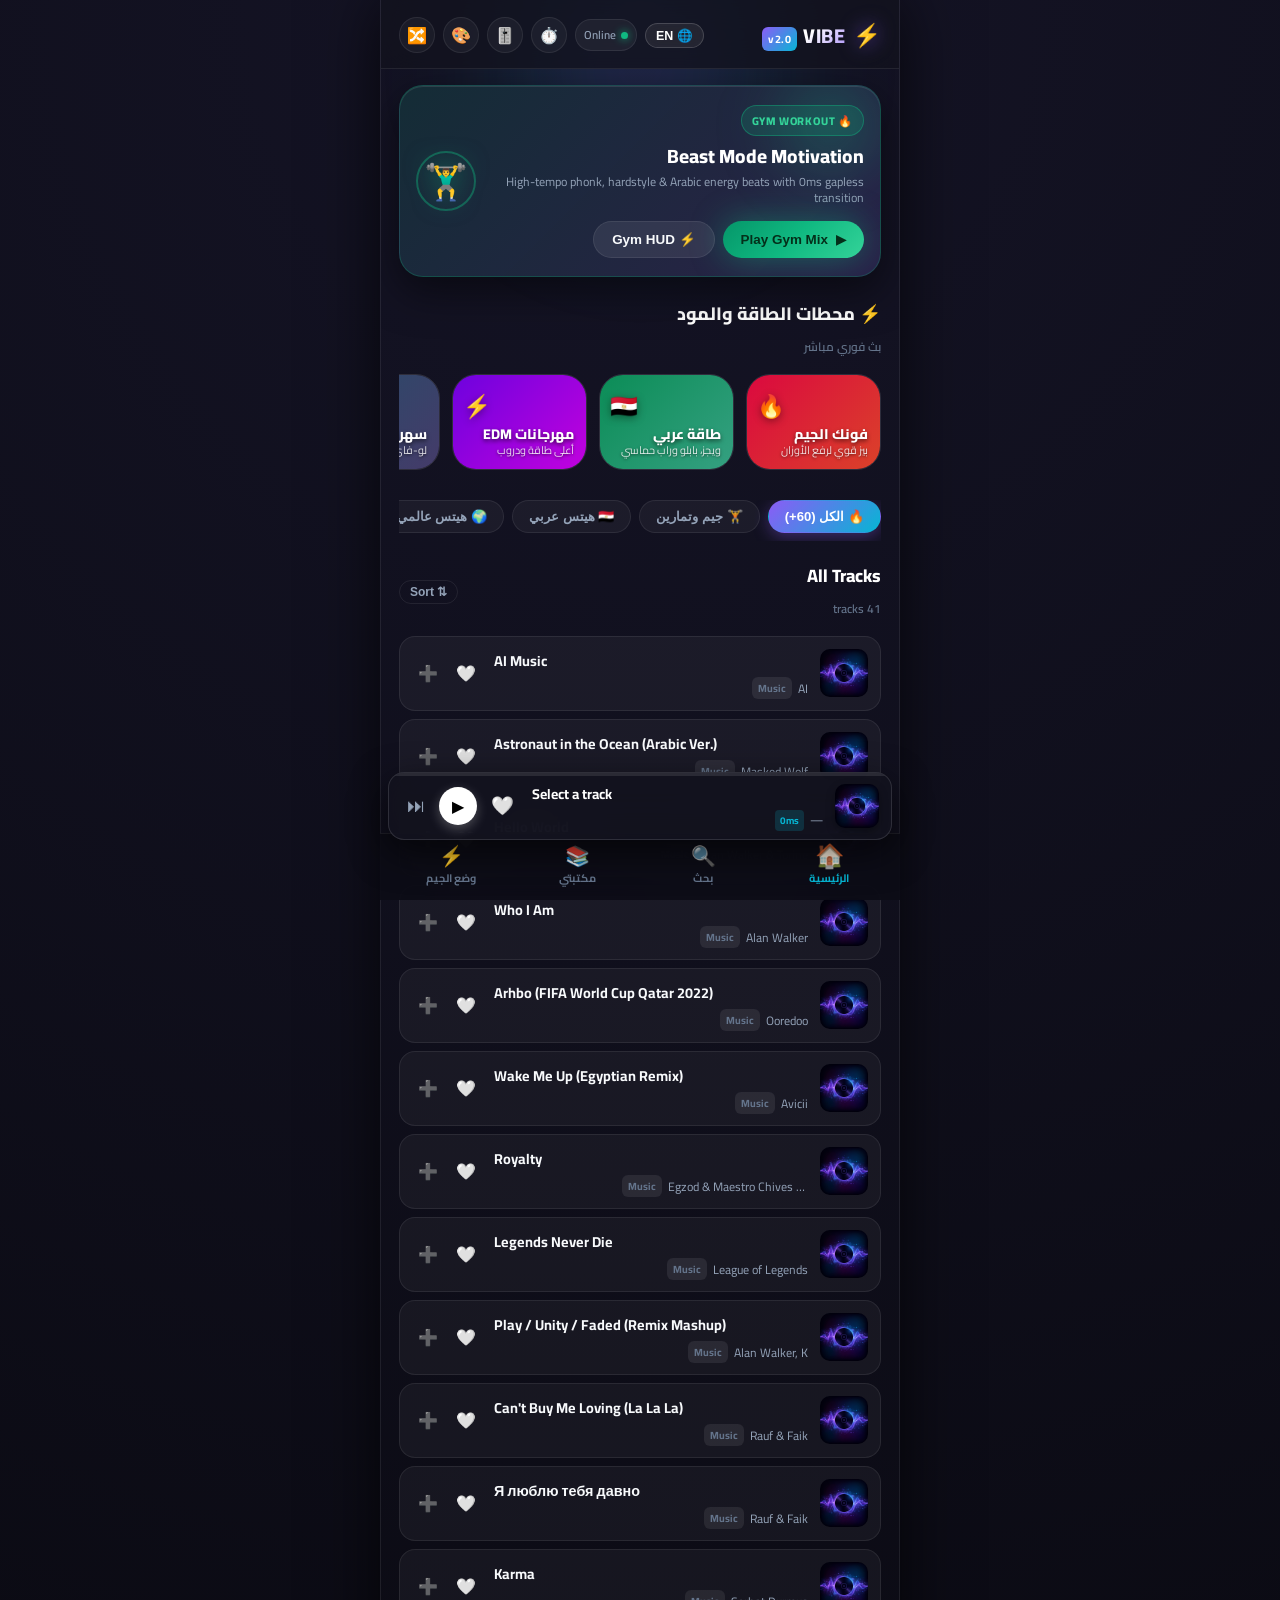
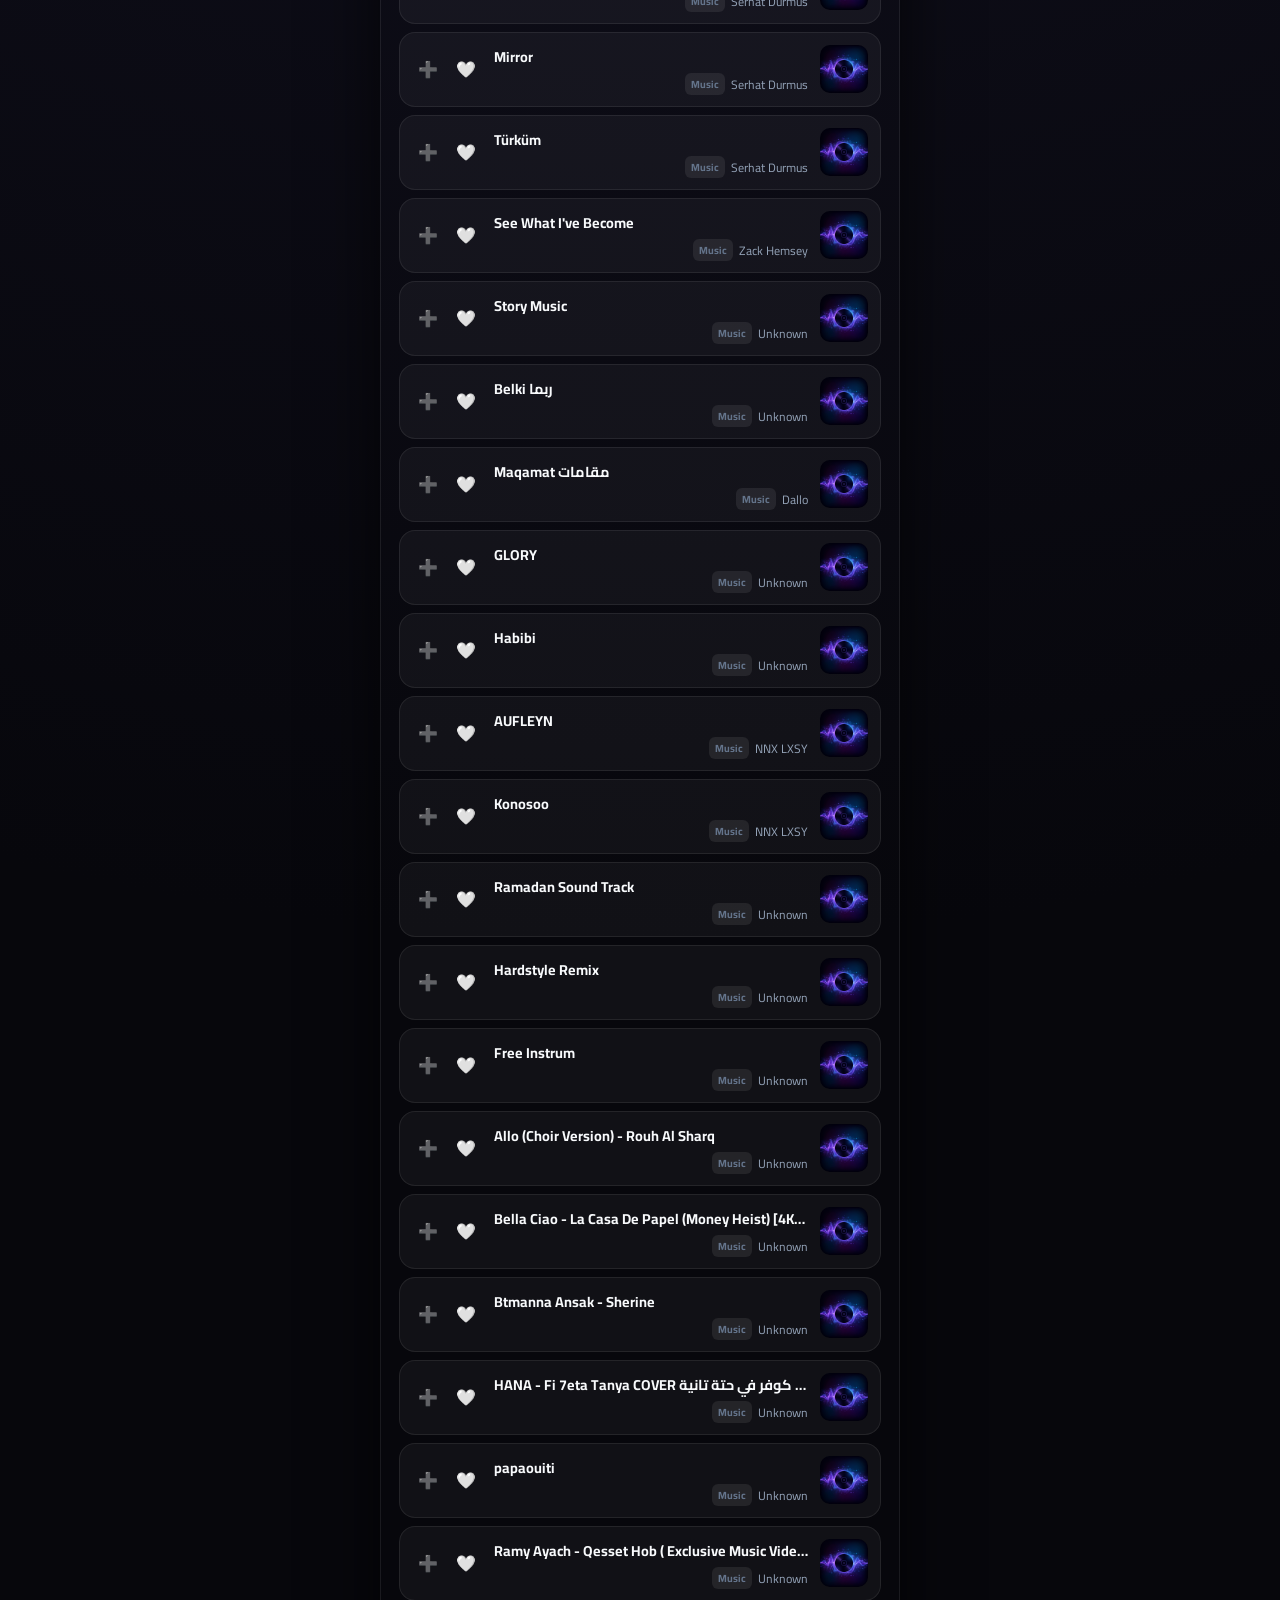
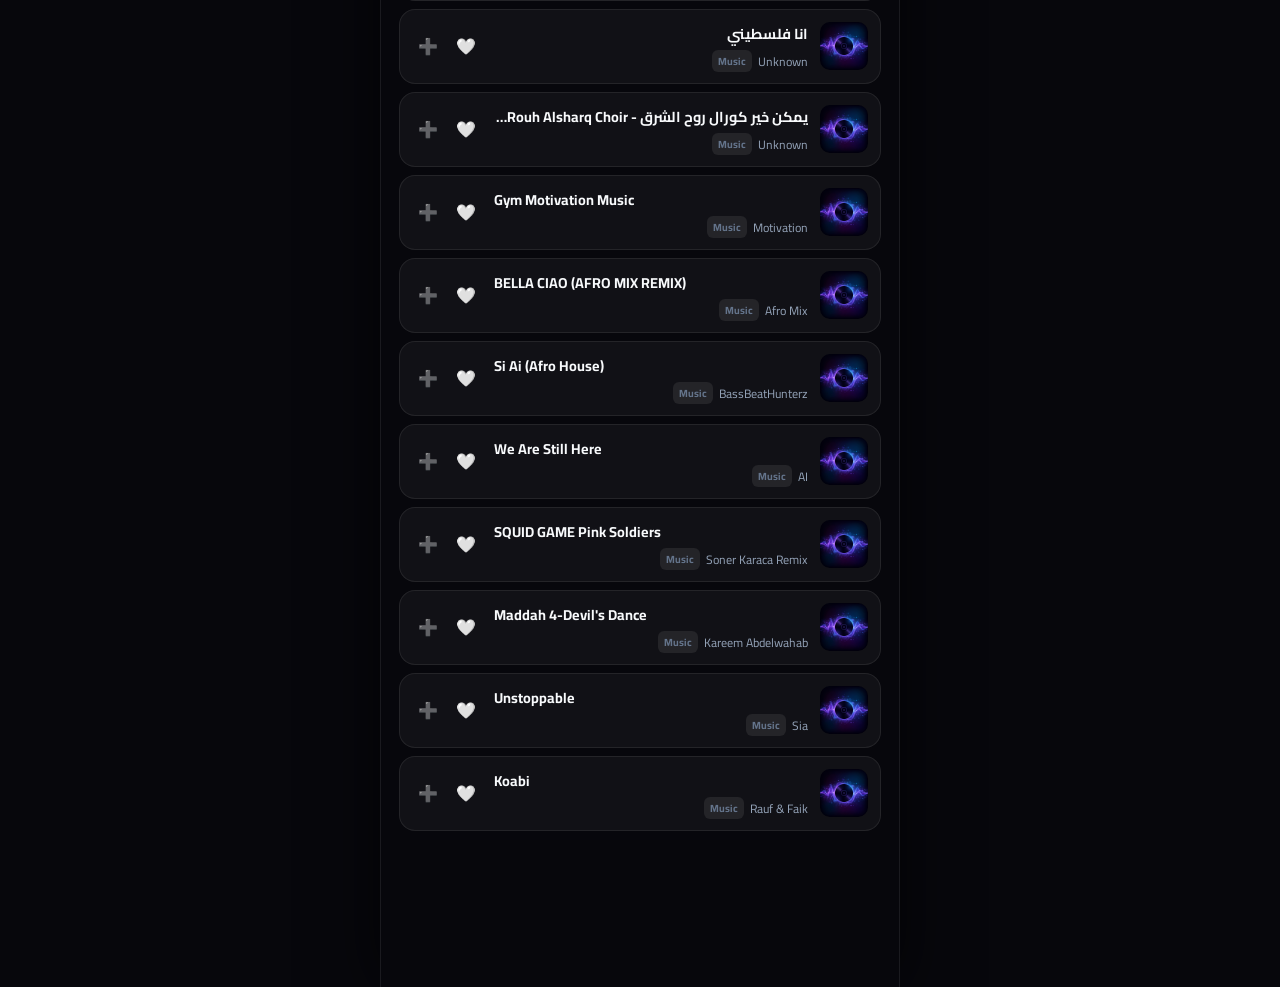
==== commit 8020512b: "Add files via upload" ====
--- a/index.html
+++ b/index.html
@@ -1,161 +1,1121 @@
 <!DOCTYPE html>
-<html lang="en">
+<html lang="en" dir="ltr">
 <head>
   <meta charset="UTF-8">
   <meta name="viewport" content="width=device-width, initial-scale=1.0, maximum-scale=1.0, user-scalable=no, viewport-fit=cover">
-  <meta name="theme-color" content="#0a0a0f">
+  <meta name="theme-color" content="#0a0a12">
   <meta name="apple-mobile-web-app-capable" content="yes">
   <meta name="apple-mobile-web-app-status-bar-style" content="black-translucent">
-  <meta name="description" content="VIBE — A sleek, offline-ready music player">
-
-  <title>VIBE — Music Player</title>
-
-  <!-- Preconnect -->
+  <meta name="description" content="VIBE 2.0 — Ultra-fast music player with Gym Mode, online streaming & zero-delay gapless playback">
+
+  <title>VIBE 2.0 — Music & Gym Player</title>
+
+  <!-- Preconnect Fonts & CDNs -->
   <link rel="preconnect" href="https://fonts.googleapis.com">
   <link rel="preconnect" href="https://fonts.gstatic.com" crossorigin>
-
-  <!-- Styles -->
-  <link rel="stylesheet" href="style.css">
+  <link href="https://fonts.googleapis.com/css2?family=Plus+Jakarta+Sans:wght@400;500;600;700;800&family=Cairo:wght@500;700;800&display=swap" rel="stylesheet">
 
   <!-- Manifest for PWA -->
   <link rel="manifest" href="manifest.json">
 
+  <!-- Stylesheet -->
+  <link rel="stylesheet" href="style.css">
+
   <!-- Favicon -->
-  <link rel="icon" href="data:image/svg+xml,<svg xmlns='http://www.w3.org/2000/svg' viewBox='0 0 100 100'><text y='.9em' font-size='90'>🎵</text></svg>">
+  <link rel="icon" href="data:image/svg+xml,<svg xmlns='http://www.w3.org/2000/svg' viewBox='0 0 100 100'><text y='.9em' font-size='90'>⚡</text></svg>">
   <link rel="apple-touch-icon" href="assets/default-cover.png">
 </head>
 <body>
 
-  <!-- Toast Container -->
-  <div class="toast-container" id="toast-container"></div>
-
-  <!-- App Shell -->
+  <!-- Toast Notification Container -->
+  <div class="toast-container" id="toast-container" aria-live="polite"></div>
+
+  <!-- Background Ambient Glow -->
+  <div class="ambient-glow" id="ambient-glow"></div>
+
+  <!-- ==================== APP CONTAINER ==================== -->
   <div id="app">
 
-    <!-- ═══════ Header ═══════ -->
-    <header class="header">
-      <div class="header__brand">
-        <div class="header__logo">🎵</div>
-        <h1 class="header__title">VIBE</h1>
-      </div>
-      <div class="header__actions">
-        <button class="header__btn" id="btn-shuffle-header" aria-label="Toggle shuffle" title="Shuffle">🔀</button>
-        <button class="header__btn" id="btn-view-toggle" aria-label="Toggle view" title="Toggle view">🎵</button>
+    <!-- Top App Bar -->
+    <header class="app-header">
+      <div class="header-brand">
+        <span class="brand-bolt">⚡</span>
+        <div class="brand-text">
+          <span class="brand-name">VIBE</span>
+          <span class="brand-badge">v2.0</span>
+        </div>
+      </div>
+
+      <div class="header-actions">
+        <!-- Language Switcher (AR / EN) -->
+        <button class="lang-toggle-btn" id="btn-header-lang" aria-label="Toggle Language" title="تغيير اللغة / Switch Language">
+          🌐 عربي
+        </button>
+
+        <!-- Network status pill -->
+        <div class="net-status-pill" id="net-status" title="Connection Status">
+          <span class="status-dot"></span>
+          <span class="status-label">Online</span>
+        </div>
+
+        <!-- Sleep timer indicator/toggle -->
+        <button class="icon-btn" id="btn-header-sleep" aria-label="Sleep Timer" title="Sleep Timer">
+          ⏱️
+          <span class="sleep-indicator" id="sleep-indicator" style="display: none;"></span>
+        </button>
+
+        <!-- Studio EQ & Bass Boost -->
+        <button class="icon-btn" id="btn-header-eq" aria-label="Equalizer & Bass Boost" title="Equalizer & Bass Boost">
+          🎚️
+        </button>
+
+        <!-- Theme Picker -->
+        <button class="icon-btn" id="btn-header-theme" aria-label="Theme Color" title="Change Visual Theme">
+          🎨
+        </button>
+
+        <!-- Quick Random Play -->
+        <button class="icon-btn" id="btn-header-shuffle" aria-label="Shuffle All" title="Shuffle All Music">
+          🔀
+        </button>
       </div>
     </header>
 
-    <!-- ═══════ Loading View ═══════ -->
-    <div class="view active" id="loading-view">
-      <div class="loading">
-        <div class="loading__spinner"></div>
-        <p class="loading__text">Loading your music…</p>
-      </div>
-    </div>
-
-    <!-- ═══════ Empty View ═══════ -->
-    <div class="view" id="empty-view">
-      <div class="empty-state">
-        <div class="empty-state__icon">🎶</div>
-        <h2 class="empty-state__title">No Music Found</h2>
-        <p class="empty-state__text">
-          Add your music files to the <strong>music/</strong> folder and update 
-          <strong>music/tracks.json</strong> with your track details.
-        </p>
-      </div>
-    </div>
-
-    <!-- ═══════ Playlist View ═══════ -->
-    <div class="view" id="playlist-view">
-      <div class="playlist-header">
-        <h2 class="playlist-header__title">Your Library</h2>
-        <p class="playlist-header__count" id="track-count">0 tracks</p>
-      </div>
-      <ul class="track-list" id="track-list">
-        <!-- Tracks rendered by JS -->
-      </ul>
-    </div>
-
-    <!-- ═══════ Now Playing View ═══════ -->
-    <div class="view" id="player-view">
-      <div class="now-playing">
-
-        <!-- Cover Art -->
-        <div class="cover-container" id="cover-container">
-          <img class="cover-art" id="cover-art" src="assets/default-cover.png" alt="Album Cover" loading="lazy">
-        </div>
-
-        <div class="now-playing__right">
-          <!-- Track Info -->
-          <div class="track-info">
-            <h2 class="track-info__title" id="track-title">No Track Selected</h2>
-            <p class="track-info__artist" id="track-artist">—</p>
-          </div>
-
-          <!-- Progress Bar -->
-          <div class="progress-container">
-            <div class="progress-bar" id="progress-bar">
-              <div class="progress-bar__buffered" id="progress-buffered"></div>
-              <div class="progress-bar__fill" id="progress-fill"></div>
-              <div class="progress-bar__thumb" id="progress-thumb"></div>
-            </div>
-            <div class="progress-times">
-              <span id="time-current">0:00</span>
-              <span id="time-duration">--:--</span>
-            </div>
-          </div>
-
-          <!-- Main Controls -->
-          <div class="controls">
-            <button class="ctrl-btn ctrl-btn--sm" id="btn-shuffle" aria-label="Shuffle" title="Shuffle">
-              <span class="ctrl-icon">🔀</span>
+    <!-- Main Content Area -->
+    <main class="main-content" id="main-content">
+
+      <!-- ==================== VIEW 1: HOME / DISCOVER ==================== -->
+      <section class="tab-view active" id="view-home">
+
+        <!-- Gym Beast Mode Hero Banner -->
+        <div class="hero-card" id="hero-gym-card">
+          <div class="hero-card__glow"></div>
+          <div class="hero-card__content">
+            <span class="hero-pill">🔥 GYM WORKOUT</span>
+            <h2 class="hero-title">Beast Mode Motivation</h2>
+            <p class="hero-subtitle">High-tempo phonk, hardstyle & Arabic energy beats with 0ms gapless transition</p>
+            <div class="hero-actions">
+              <button class="btn btn-primary btn-glow" id="btn-hero-play">
+                <span class="btn-icon">▶</span> Play Gym Mix
+              </button>
+              <button class="btn btn-glass" id="btn-hero-gym-view">
+                ⚡ Gym HUD
+              </button>
+            </div>
+          </div>
+          <div class="hero-graphic">
+            <div class="pulse-ring"></div>
+            <span class="hero-emoji">🏋️‍♂️</span>
+          </div>
+        </div>
+
+        <!-- Energy & Mood Stations Carousel -->
+        <div class="mood-stations-section">
+          <div class="section-header">
+            <div>
+              <h3 class="section-title" data-i18n="mood_stations">⚡ Mood &amp; Energy Stations</h3>
+              <span class="section-count" data-i18n="instant_mix">Instant Curated Streams</span>
+            </div>
+          </div>
+          <div class="mood-stations-scroll">
+            <div class="mood-card" data-station="phonk">
+              <div class="mood-card-bg phonk-bg"></div>
+              <span class="mood-emoji">🔥</span>
+              <h4 class="mood-name" data-i18n="station_phonk">Gym Phonk</h4>
+              <p class="mood-desc" data-i18n="station_phonk_desc">Heavy lifting bass</p>
+            </div>
+            <div class="mood-card" data-station="arabic_energy">
+              <div class="mood-card-bg arabic-bg"></div>
+              <span class="mood-emoji">🇪🇬</span>
+              <h4 class="mood-name" data-i18n="station_arabic">Arabic Energy</h4>
+              <p class="mood-desc" data-i18n="station_arabic_desc">Wegz, Pablo &amp; Trap</p>
+            </div>
+            <div class="mood-card" data-station="edm">
+              <div class="mood-card-bg edm-bg"></div>
+              <span class="mood-emoji">⚡</span>
+              <h4 class="mood-name" data-i18n="station_edm">EDM Festival</h4>
+              <p class="mood-desc" data-i18n="station_edm_desc">Peak energy drops</p>
+            </div>
+            <div class="mood-card" data-station="chill">
+              <div class="mood-card-bg chill-bg"></div>
+              <span class="mood-emoji">🌙</span>
+              <h4 class="mood-name" data-i18n="station_chill">Late Night Chill</h4>
+              <p class="mood-desc" data-i18n="station_chill_desc">Relax, Lo-Fi &amp; Study</p>
+            </div>
+            <div class="mood-card" data-station="running">
+              <div class="mood-card-bg run-bg"></div>
+              <span class="mood-emoji">🏎️</span>
+              <h4 class="mood-name" data-i18n="station_running">Running 150+ BPM</h4>
+              <p class="mood-desc" data-i18n="station_running_desc">Fast cardio cadence</p>
+            </div>
+            <div class="mood-card" data-station="acoustic">
+              <div class="mood-card-bg acoustic-bg"></div>
+              <span class="mood-emoji">☕</span>
+              <h4 class="mood-name" data-i18n="station_acoustic">Coffee Acoustic</h4>
+              <p class="mood-desc" data-i18n="station_acoustic_desc">Serene acoustic calm</p>
+            </div>
+          </div>
+        </div>
+
+        <!-- Category Filter Pills -->
+        <div class="filter-chips-scroll">
+          <button class="filter-chip active" data-filter="all" data-i18n="chip_all">🔥 All (60+)</button>
+          <button class="filter-chip" data-filter="gym" data-i18n="chip_gym">🏋️ Gym &amp; Workout</button>
+          <button class="filter-chip" data-filter="arabic" data-i18n="chip_arabic">🇪🇬 Arabic Hits</button>
+          <button class="filter-chip" data-filter="global" data-i18n="chip_global">🌍 Global Hits</button>
+          <button class="filter-chip" data-filter="local" data-i18n="chip_local">💾 Local / Offline</button>
+        </div>
+
+        <!-- Section Title & Controls -->
+        <div class="section-header">
+          <div>
+            <h3 class="section-title" id="home-section-title">All Tracks</h3>
+            <span class="section-count" id="home-track-count">Loading…</span>
+          </div>
+          <div class="section-header-actions">
+            <button class="btn-text-icon" id="btn-sort-toggle" title="Sort Order">⇅ Sort</button>
+          </div>
+        </div>
+
+        <!-- Tracks List -->
+        <div class="track-list" id="home-track-list">
+          <!-- Rendered dynamically -->
+        </div>
+
+      </section>
+
+      <!-- ==================== VIEW 2: SEARCH & STREAMING API ==================== -->
+      <section class="tab-view" id="view-search">
+
+        <div class="search-box-wrapper">
+          <div class="search-input-box">
+            <span class="search-icon">🔍</span>
+            <input 
+              type="search" 
+              id="search-input" 
+              class="search-input" 
+              placeholder="Search any English or Arabic song, artist..." 
+              autocomplete="off"
+              dir="auto"
+              data-i18n-placeholder="search_placeholder"
+            >
+            <button class="voice-search-btn" id="btn-voice-search" title="Voice Search" aria-label="Voice Search">🎙️</button>
+            <button class="search-clear-btn" id="search-clear-btn" style="display: none;">✕</button>
+            <div class="search-spinner" id="search-spinner" style="display: none;"></div>
+          </div>
+        </div>
+
+        <!-- Search Source Switcher & API Info -->
+        <div class="search-meta-bar">
+          <div class="api-status-badge">
+            <span class="api-dot"></span>
+            <span>Audius Fast Stream Engine (Free & Unlimited)</span>
+          </div>
+        </div>
+
+        <!-- Quick Trending Suggestions Tags -->
+        <div class="quick-tags-section">
+          <span class="quick-tags-label">Quick Search:</span>
+          <div class="quick-tags-scroll">
+            <button class="tag-pill" data-query="gym phonk">⚡ Gym Phonk</button>
+            <button class="tag-pill" data-query="workout motivation">💪 Workout Motivation</button>
+            <button class="tag-pill" data-query="عمرو دياب">🇪🇬 عمرو دياب</button>
+            <button class="tag-pill" data-query="ويجز">🔥 ويجز</button>
+            <button class="tag-pill" data-query="hardstyle gym">💥 Hardstyle / Zyzz</button>
+            <button class="tag-pill" data-query="arabic remix">🎧 Arabic Remix</button>
+            <button class="tag-pill" data-query="bass boosted car">🔊 Bass Boosted</button>
+            <button class="tag-pill" data-query="chill lofi beats">🌙 Chill Lo-Fi</button>
+          </div>
+        </div>
+
+        <!-- Search Results Count / Header -->
+        <div class="section-header" id="search-results-header" style="display: none;">
+          <div>
+            <h3 class="section-title">Results</h3>
+            <span class="section-count" id="search-results-count">0 found</span>
+          </div>
+        </div>
+
+        <!-- Search Results List -->
+        <div class="track-list" id="search-results-list">
+          <div class="empty-search-state">
+            <div class="empty-search-icon">🎧</div>
+            <h4>Search Millions of Songs</h4>
+            <p>Type any song name, Egyptian artist, or tap a workout tag above to stream instantly.</p>
+          </div>
+        </div>
+
+      </section>
+
+      <!-- ==================== VIEW 3: LIBRARY & PLAYLISTS ==================== -->
+      <section class="tab-view" id="view-library">
+
+        <div class="library-header">
+          <div>
+            <h2 class="library-title">Your Playlists</h2>
+            <p class="library-subtitle">Custom mixes, favorites & offline music</p>
+          </div>
+          <div class="library-top-actions">
+            <button class="btn btn-glass btn-sm" id="btn-upload-music-modal">
+              <span>📥</span> Import MP3
             </button>
-            <button class="ctrl-btn ctrl-btn--md" id="btn-prev" aria-label="Previous" title="Previous">
-              <span class="ctrl-icon">⏮</span>
+            <button class="btn btn-primary btn-sm" id="btn-create-playlist-modal">
+              <span>➕</span> New Playlist
             </button>
-            <button class="ctrl-btn ctrl-btn--lg" id="btn-play" aria-label="Play/Pause" title="Play">
-              <span class="ctrl-icon">▶</span>
+          </div>
+        </div>
+
+        <!-- Recently Played Strip -->
+        <div class="recent-played-section" id="recent-played-section" style="display: none;">
+          <div class="section-header">
+            <h3 class="section-title">Recently Played</h3>
+            <span class="section-count" id="recent-played-count">0 tracks</span>
+          </div>
+          <div class="recent-played-scroll" id="recent-played-scroll">
+            <!-- Injected dynamically -->
+          </div>
+        </div>
+
+        <!-- Smart Playlists Carousel / Grid -->
+        <div class="smart-playlists-grid">
+
+          <!-- Gym Beast Mode -->
+          <div class="smart-card gym-card" data-playlist="smart_gym">
+            <div class="smart-card__icon">🏋️‍♂️</div>
+            <div class="smart-card__body">
+              <h4 class="smart-card__title">Gym Beast Mode</h4>
+              <p class="smart-card__count" id="count-smart-gym">Curated Mix</p>
+            </div>
+            <button class="smart-card__play" data-play-smart="smart_gym" title="Play">▶</button>
+          </div>
+
+          <!-- Liked Songs -->
+          <div class="smart-card liked-card" data-playlist="smart_favorites">
+            <div class="smart-card__icon">❤️</div>
+            <div class="smart-card__body">
+              <h4 class="smart-card__title">Liked Songs</h4>
+              <p class="smart-card__count" id="count-smart-favorites">0 songs</p>
+            </div>
+            <button class="smart-card__play" data-play-smart="smart_favorites" title="Play">▶</button>
+          </div>
+
+          <!-- Local Offline Files -->
+          <div class="smart-card local-card" data-playlist="smart_local">
+            <div class="smart-card__icon">📱</div>
+            <div class="smart-card__body">
+              <h4 class="smart-card__title">Local Files</h4>
+              <p class="smart-card__count" id="count-smart-local">19 tracks</p>
+            </div>
+            <button class="smart-card__play" data-play-smart="smart_local" title="Play">▶</button>
+          </div>
+
+          <!-- Downloaded to IndexedDB -->
+          <div class="smart-card downloaded-card" data-playlist="smart_downloaded">
+            <div class="smart-card__icon">⬇️</div>
+            <div class="smart-card__body">
+              <h4 class="smart-card__title">Saved Offline</h4>
+              <p class="smart-card__count" id="count-smart-downloaded">0 saved</p>
+            </div>
+            <button class="smart-card__play" data-play-smart="smart_downloaded" title="Play">▶</button>
+          </div>
+
+        </div>
+
+        <!-- Batch Download All Favorites Banner -->
+        <div class="batch-download-banner" id="batch-download-banner">
+          <div class="batch-download-info">
+            <span class="batch-icon">💾</span>
+            <div>
+              <h4 data-i18n="offline_pack_title">Offline Workout Pack</h4>
+              <p data-i18n="offline_pack_desc">Download all your favorite tracks with one tap for zero-internet flights and workouts</p>
+            </div>
+          </div>
+          <button class="btn btn-primary btn-sm" id="btn-download-all-favs" data-i18n="download_all_btn">
+            ⬇️ Download All
+          </button>
+        </div>
+
+        <!-- Custom User Playlists Section -->
+        <div class="section-header" style="margin-top: 28px;">
+          <h3 class="section-title">Custom Playlists</h3>
+        </div>
+
+        <div class="custom-playlists-list" id="custom-playlists-container">
+          <!-- Rendered dynamically -->
+        </div>
+
+        <!-- Backup & Restore helper -->
+        <div class="library-footer-tools">
+          <button class="btn-link" id="btn-export-playlists">📥 Export Backup</button>
+          <button class="btn-link" id="btn-import-playlists">📤 Import Backup</button>
+          <input type="file" id="file-import-playlists" accept=".json" style="display: none;">
+        </div>
+
+      </section>
+
+      <!-- ==================== VIEW 4: DEDICATED GYM MODE HUD ==================== -->
+      <section class="tab-view" id="view-gym">
+
+        <div class="gym-hud">
+
+          <!-- Gym Header -->
+          <div class="gym-hud__top">
+            <span class="gym-mode-badge">⚡ GYM WORKOUT HUD</span>
+            <button class="wake-lock-toggle" id="btn-wake-lock" title="Keep screen awake during workout">
+              <span class="wake-lock-icon">👁️</span>
+              <span class="wake-lock-text">Screen Awake</span>
             </button>
-            <button class="ctrl-btn ctrl-btn--md" id="btn-next" aria-label="Next" title="Next">
-              <span class="ctrl-icon">⏭</span>
+          </div>
+
+          <!-- Workout Animated Cover with Pulse -->
+          <div class="gym-art-wrapper">
+            <div class="gym-pulse-aura" id="gym-pulse-aura"></div>
+            <img class="gym-cover-art" id="gym-cover-art" src="assets/default-cover.png" alt="Cover">
+            <div class="gym-speed-chip" id="gym-speed-chip">1.0x SPEED</div>
+          </div>
+
+          <!-- Track Info (High-Contrast Bold) -->
+          <div class="gym-track-info">
+            <h2 class="gym-track-title" id="gym-track-title" dir="auto">No Track Selected</h2>
+            <p class="gym-track-artist" id="gym-track-artist" dir="auto">—</p>
+            <div class="gym-gapless-badge" id="gym-gapless-status">
+              ⚡ 0ms Gapless: Next track buffered
+            </div>
+          </div>
+
+          <!-- Live Workout Dashboard Bar -->
+          <div class="gym-stats-dashboard">
+            <div class="gym-stat-item">
+              <span class="gym-stat-icon">⏱️</span>
+              <div class="gym-stat-info">
+                <span class="gym-stat-val" id="gym-session-time">00:00</span>
+                <span class="gym-stat-lbl" data-i18n="session_time">Session</span>
+              </div>
+            </div>
+
+            <div class="gym-stat-item">
+              <span class="gym-stat-icon">🔥</span>
+              <div class="gym-stat-info">
+                <span class="gym-stat-val" id="gym-calories-val">0</span>
+                <span class="gym-stat-lbl" data-i18n="calories_lbl">kcal</span>
+              </div>
+            </div>
+
+            <div class="gym-stat-item gym-stat-item--sets" id="btn-gym-add-set" title="Tap to add a set">
+              <span class="gym-stat-icon">🏋️‍♂️</span>
+              <div class="gym-stat-info">
+                <span class="gym-stat-val" id="gym-sets-val">1</span>
+                <span class="gym-stat-lbl" data-i18n="set_lbl">Set +1</span>
+              </div>
+            </div>
+
+            <div class="gym-stat-item">
+              <button class="voice-coach-toggle active" id="btn-gym-voice-coach" title="Toggle audio voice announcements">
+                <span class="voice-icon">🗣️</span>
+                <span class="voice-text" id="voice-coach-text" data-i18n="coach_on">Coach ON</span>
+              </button>
+            </div>
+          </div>
+
+          <!-- Giant Gym Playback Controls -->
+          <div class="gym-controls-primary">
+            <!-- 15s Rewind -->
+            <button class="gym-btn-skip" id="gym-btn-skip-back" aria-label="Skip back 15s" title="Skip back 15s">
+              <span class="gym-skip-num">15</span>
+              <span class="gym-skip-arrow">↺</span>
             </button>
-            <button class="ctrl-btn ctrl-btn--sm" id="btn-repeat" aria-label="Repeat" title="Repeat">
-              <span class="ctrl-icon">🔁</span>
+
+            <!-- Previous -->
+            <button class="gym-btn-nav" id="gym-btn-prev" aria-label="Previous">
+              ⏮
             </button>
-          </div>
-
-          <!-- Volume -->
-          <div class="volume-section">
-            <span class="volume-section__icon" id="volume-icon">🔊</span>
-            <div class="volume-slider" id="volume-slider">
-              <div class="volume-slider__fill" id="volume-fill" style="width: 80%"></div>
-            </div>
-          </div>
-
-        </div>
-      </div>
-    </div>
-
-  </div>
-
-  <!-- ═══════ Mini Player ═══════ -->
+
+            <!-- Huge Play/Pause -->
+            <button class="gym-btn-play" id="gym-btn-play" aria-label="Play / Pause">
+              <span class="gym-play-icon" id="gym-play-icon">▶</span>
+            </button>
+
+            <!-- Next -->
+            <button class="gym-btn-nav" id="gym-btn-next" aria-label="Next">
+              ⏭
+            </button>
+
+            <!-- 15s Forward -->
+            <button class="gym-btn-skip" id="gym-btn-skip-forward" aria-label="Skip forward 15s" title="Skip forward 15s">
+              <span class="gym-skip-num">15</span>
+              <span class="gym-skip-arrow">↻</span>
+            </button>
+          </div>
+
+          <!-- Gym Workout Speed Selectors -->
+          <div class="gym-speed-bar">
+            <span class="speed-label">TEMPO:</span>
+            <button class="speed-btn active" data-speed="1.0">1.0x Normal</button>
+            <button class="speed-btn" data-speed="1.2">1.2x Cardio</button>
+            <button class="speed-btn" data-speed="1.5">1.5x Beast</button>
+          </div>
+
+          <!-- Workout Rest & Interval Timer Widget -->
+          <div class="gym-timer-card" id="gym-timer-card">
+            <div class="gym-timer-header">
+              <span class="gym-timer-title">⏱️ REST & SET TIMER</span>
+              <span class="gym-timer-mode" id="gym-timer-mode-label">Rest Countdown</span>
+            </div>
+            
+            <div class="gym-timer-display-box">
+              <div class="gym-timer-circle" id="gym-timer-circle">
+                <span class="gym-timer-time" id="gym-timer-time">00:45</span>
+                <span class="gym-timer-sub" id="gym-timer-sub">REST TIME</span>
+              </div>
+            </div>
+            
+            <!-- Quick Rest Duration Presets -->
+            <div class="gym-timer-presets">
+              <button class="timer-pill" data-seconds="30">30s</button>
+              <button class="timer-pill active" data-seconds="45">45s</button>
+              <button class="timer-pill" data-seconds="60">60s</button>
+              <button class="timer-pill" data-seconds="90">90s</button>
+              <button class="timer-pill" data-seconds="120">2m</button>
+              <button class="timer-pill timer-pill--tabata" id="btn-tabata-mode">Tabata</button>
+            </div>
+            
+            <div class="gym-timer-actions">
+              <button class="btn btn-primary btn-sm" id="btn-timer-start">▶ Start Rest</button>
+              <button class="btn btn-glass btn-sm" id="btn-timer-reset">↺ Reset</button>
+              <button class="btn-text-icon" id="btn-timer-sound-toggle" title="Sound Bell">🔔 Chime ON</button>
+            </div>
+          </div>
+
+        </div>
+
+      </section>
+
+    </main>
+
+  </div>
+
+  <!-- ==================== PERSISTENT MINI PLAYER ==================== -->
   <div class="mini-player" id="mini-player">
+    <!-- Mini Progress bar -->
     <div class="mini-player__progress">
+      <div class="mini-player__progress-buffered" id="mini-buffered-fill"></div>
       <div class="mini-player__progress-fill" id="mini-progress-fill"></div>
     </div>
-    <div class="mini-player__content">
-      <img class="mini-player__cover" id="mini-cover" src="assets/default-cover.png" alt="Cover" loading="lazy">
-      <div class="mini-player__info" id="mini-info">
-        <div class="mini-player__title" id="mini-title">No Track</div>
-        <div class="mini-player__artist" id="mini-artist">—</div>
-      </div>
-      <div class="mini-player__controls">
-        <button class="mini-ctrl" id="mini-btn-play" aria-label="Play/Pause">▶</button>
-        <button class="mini-ctrl" id="mini-btn-next" aria-label="Next">⏭</button>
-      </div>
-    </div>
-  </div>
-
-  <!-- App Script -->
+
+    <div class="mini-player__body">
+      <img class="mini-player__cover" id="mini-cover" src="assets/default-cover.png" alt="Cover">
+      
+      <div class="mini-player__info" id="mini-info-tap">
+        <div class="mini-player__title" id="mini-title" dir="auto">Select a track</div>
+        <div class="mini-player__meta">
+          <span class="mini-player__artist" id="mini-artist" dir="auto">—</span>
+          <span class="mini-player__gapless-pill" id="mini-gapless-pill">0ms</span>
+        </div>
+      </div>
+
+      <div class="mini-player__actions">
+        <button class="mini-btn-like" id="mini-btn-like" aria-label="Favorite">🤍</button>
+        <button class="mini-btn-play" id="mini-btn-play" aria-label="Play/Pause">▶</button>
+        <button class="mini-btn-next" id="mini-btn-next" aria-label="Next">⏭</button>
+      </div>
+    </div>
+  </div>
+
+  <!-- ==================== BOTTOM NAVIGATION BAR ==================== -->
+  <nav class="bottom-nav" id="bottom-nav">
+    <button class="nav-item active" data-tab="home">
+      <span class="nav-icon">🏠</span>
+      <span class="nav-label" data-i18n="nav_home">Home</span>
+    </button>
+
+    <button class="nav-item" data-tab="search">
+      <span class="nav-icon">🔍</span>
+      <span class="nav-label" data-i18n="nav_search">Search</span>
+    </button>
+
+    <button class="nav-item" data-tab="library">
+      <span class="nav-icon">📚</span>
+      <span class="nav-label" data-i18n="nav_library">Playlists</span>
+    </button>
+
+    <button class="nav-item nav-item--gym" data-tab="gym">
+      <span class="nav-icon">⚡</span>
+      <span class="nav-label" data-i18n="nav_gym">Gym Mode</span>
+    </button>
+  </nav>
+
+  <!-- ==================== FULL NOW PLAYING MODAL ==================== -->
+  <div class="full-player-modal" id="full-player-modal" aria-hidden="true">
+    <div class="full-player-backdrop" id="full-player-backdrop"></div>
+
+    <div class="full-player-sheet">
+      <!-- Drag handle -->
+      <div class="sheet-handle" id="sheet-handle"></div>
+
+      <!-- Top Header -->
+      <div class="full-player-header">
+        <button class="icon-btn-lg" id="btn-minimize-player" aria-label="Minimize player">⌄</button>
+        <div class="full-header-info">
+          <span class="full-header-subtitle" data-i18n="now_playing">NOW PLAYING</span>
+          <div class="full-header-badges">
+            <span class="full-header-category" id="full-track-category">VIBE Engine</span>
+            <span class="spatial-8d-pill" id="pill-8d-spatial" style="display: none;">🎧 8D Orbit</span>
+          </div>
+        </div>
+        <button class="icon-btn-lg" id="btn-full-options" aria-label="Track options">⋯</button>
+      </div>
+
+      <!-- Artwork / Vinyl Container -->
+      <div class="full-art-container">
+        <div class="vinyl-disc" id="vinyl-disc"></div>
+        <div class="full-art-wrapper" id="full-art-wrapper">
+          <img class="full-art-img" id="full-cover-art" src="assets/default-cover.png" alt="Album Cover">
+          <div class="heart-pulse-overlay" id="heart-pulse-overlay">❤️</div>
+        </div>
+      </div>
+
+      <!-- Live Soundwave Visualizer Bars -->
+      <div class="visualizer-container" id="visualizer-container" title="Tap to switch visualizer style">
+        <span class="v-bar"></span>
+        <span class="v-bar"></span>
+        <span class="v-bar"></span>
+        <span class="v-bar"></span>
+        <span class="v-bar"></span>
+        <span class="v-bar"></span>
+        <span class="v-bar"></span>
+        <span class="v-bar"></span>
+        <span class="v-bar"></span>
+        <span class="v-bar"></span>
+        <span class="v-bar"></span>
+        <span class="v-bar"></span>
+        <span class="v-bar"></span>
+        <span class="v-bar"></span>
+        <span class="v-bar"></span>
+        <span class="v-bar"></span>
+      </div>
+
+      <!-- Track Info & Like Action -->
+      <div class="full-track-details">
+        <div class="full-track-meta">
+          <h2 class="full-track-title" id="full-track-title" dir="auto">No Track Selected</h2>
+          <p class="full-track-artist" id="full-track-artist" dir="auto">—</p>
+        </div>
+        <button class="btn-heart-lg" id="full-btn-like" aria-label="Like song">🤍</button>
+      </div>
+
+      <!-- Progress Bar & Timestamps -->
+      <div class="full-progress-container">
+        <div class="full-progress-bar" id="full-progress-bar">
+          <div class="full-progress-buffered" id="full-progress-buffered"></div>
+          <div class="full-progress-fill" id="full-progress-fill"></div>
+          <div class="full-progress-thumb" id="full-progress-thumb"></div>
+        </div>
+        <div class="full-progress-times">
+          <span id="full-time-current">0:00</span>
+          <span class="gapless-chip" id="full-gapless-chip">⚡ 0ms Gapless Ready</span>
+          <span id="full-time-duration">0:00</span>
+        </div>
+      </div>
+
+      <!-- Primary Playback Controls -->
+      <div class="full-controls-row">
+        <!-- Shuffle -->
+        <button class="ctrl-btn-sm" id="full-btn-shuffle" aria-label="Shuffle" title="Shuffle">
+          🔀
+        </button>
+
+        <!-- Previous -->
+        <button class="ctrl-btn-md" id="full-btn-prev" aria-label="Previous track">
+          ⏮
+        </button>
+
+        <!-- Big Play/Pause -->
+        <button class="ctrl-btn-play-lg" id="full-btn-play" aria-label="Play/Pause">
+          <span id="full-play-icon">▶</span>
+        </button>
+
+        <!-- Next -->
+        <button class="ctrl-btn-md" id="full-btn-next" aria-label="Next track">
+          ⏭
+        </button>
+
+        <!-- Repeat -->
+        <button class="ctrl-btn-sm" id="full-btn-repeat" aria-label="Repeat" title="Repeat">
+          🔁
+        </button>
+      </div>
+
+      <!-- Secondary Utility Row -->
+      <div class="full-utility-row">
+        <button class="util-btn" id="full-btn-add-playlist" title="Add to Playlist">
+          <span>➕</span> <span data-i18n="btn_playlist">Playlist</span>
+        </button>
+        <button class="util-btn" id="full-btn-share" title="Share & QR Code">
+          <span>🔗</span> <span data-i18n="btn_share">Share</span>
+        </button>
+        <button class="util-btn" id="full-btn-download" title="Save Offline in IndexedDB">
+          <span id="download-icon">⬇️</span> <span id="download-label" data-i18n="btn_save_offline">Save Offline</span>
+        </button>
+        <button class="util-btn" id="full-btn-speed" title="Playback Speed">
+          <span id="full-speed-label">1.0x</span>
+        </button>
+        <button class="util-btn" id="full-btn-sleep" title="Sleep Timer">
+          ⏱️
+        </button>
+      </div>
+
+      <!-- Pro Audio & Studio Tools Row -->
+      <div class="full-pro-row">
+        <button class="pro-btn" id="full-btn-eq" title="Equalizer & Bass Boost">
+          <span>🎚️</span> <span data-i18n="btn_eq">EQ &amp; Bass</span>
+        </button>
+        <button class="pro-btn" id="full-btn-8d" title="8D Spatial Surround Sound">
+          <span>🎧</span> <span id="label-8d-btn" data-i18n="btn_8d">8D Audio</span>
+        </button>
+        <button class="pro-btn" id="full-btn-lyrics" title="Sing-Along & Lyrics">
+          <span>🎤</span> <span data-i18n="btn_lyrics">Lyrics</span>
+        </button>
+        <button class="pro-btn" id="full-btn-queue" title="Up Next Queue">
+          <span>📋</span> <span data-i18n="btn_queue">Queue</span>
+        </button>
+      </div>
+
+      <!-- Volume Slider -->
+      <div class="full-volume-row">
+        <span class="vol-icon" id="vol-icon">🔊</span>
+        <div class="vol-slider" id="vol-slider">
+          <div class="vol-fill" id="vol-fill" style="width: 80%;"></div>
+        </div>
+      </div>
+
+    </div>
+  </div>
+
+  <!-- ==================== PLAYLIST DETAIL MODAL ==================== -->
+  <div class="app-modal" id="modal-playlist-view" aria-hidden="true">
+    <div class="modal-backdrop" data-close-modal="modal-playlist-view"></div>
+    <div class="modal-content modal-content--full">
+      <div class="modal-header">
+        <button class="icon-btn" data-close-modal="modal-playlist-view">←</button>
+        <h3 class="modal-title" id="modal-playlist-title">Playlist</h3>
+        <button class="icon-btn text-danger" id="btn-delete-active-playlist" style="display:none;" title="Delete Playlist">🗑️</button>
+      </div>
+      <div class="modal-playlist-hero">
+        <div class="modal-playlist-icon" id="modal-playlist-icon">🎵</div>
+        <div class="modal-playlist-info">
+          <h2 id="modal-playlist-heading">Playlist Name</h2>
+          <p id="modal-playlist-meta">0 tracks</p>
+          <button class="btn btn-primary btn-sm" id="btn-modal-playlist-play">
+            ▶ Play All
+          </button>
+          <button class="btn btn-glass btn-sm" id="btn-modal-playlist-shuffle">
+            🔀 Shuffle
+          </button>
+        </div>
+      </div>
+      <div class="track-list" id="modal-playlist-tracks">
+        <!-- Tracks -->
+      </div>
+    </div>
+  </div>
+
+  <!-- ==================== CREATE PLAYLIST MODAL ==================== -->
+  <div class="app-modal" id="modal-create-playlist" aria-hidden="true">
+    <div class="modal-backdrop" data-close-modal="modal-create-playlist"></div>
+    <div class="modal-content modal-content--dialog">
+      <div class="modal-header">
+        <h3 class="modal-title">Create New Playlist</h3>
+        <button class="icon-btn" data-close-modal="modal-create-playlist">✕</button>
+      </div>
+      <div class="modal-body">
+        <label class="form-label" for="input-playlist-name">Playlist Name</label>
+        <input type="text" id="input-playlist-name" class="form-input" placeholder="e.g. Gym Beast Mode 2026, Night Drive..." maxlength="40">
+        
+        <label class="form-label" style="margin-top: 14px;">Select Emoji / Icon</label>
+        <div class="emoji-selector" id="emoji-selector">
+          <button class="emoji-opt active" data-emoji="🏋️‍♂️">🏋️‍♂️</button>
+          <button class="emoji-opt" data-emoji="⚡">⚡</button>
+          <button class="emoji-opt" data-emoji="🔥">🔥</button>
+          <button class="emoji-opt" data-emoji="🎧">🎧</button>
+          <button class="emoji-opt" data-emoji="🇪🇬">🇪🇬</button>
+          <button class="emoji-opt" data-emoji="🌙">🌙</button>
+          <button class="emoji-opt" data-emoji="🚗">🚗</button>
+          <button class="emoji-opt" data-emoji="❤️">❤️</button>
+        </div>
+      </div>
+      <div class="modal-footer">
+        <button class="btn btn-glass" data-close-modal="modal-create-playlist">Cancel</button>
+        <button class="btn btn-primary" id="btn-confirm-create-playlist">Create Playlist</button>
+      </div>
+    </div>
+  </div>
+
+  <!-- ==================== ADD TO PLAYLIST MODAL ==================== -->
+  <div class="app-modal" id="modal-add-to-playlist" aria-hidden="true">
+    <div class="modal-backdrop" data-close-modal="modal-add-to-playlist"></div>
+    <div class="modal-content modal-content--dialog">
+      <div class="modal-header">
+        <h3 class="modal-title">Add to Playlist</h3>
+        <button class="icon-btn" data-close-modal="modal-add-to-playlist">✕</button>
+      </div>
+      <div class="modal-body">
+        <p class="target-track-label" id="target-track-label">Select playlists:</p>
+        <div class="playlists-checklist" id="playlists-checklist">
+          <!-- Checkbox items injected dynamically -->
+        </div>
+      </div>
+      <div class="modal-footer">
+        <button class="btn btn-glass" data-close-modal="modal-add-to-playlist">Close</button>
+      </div>
+    </div>
+  </div>
+
+  <!-- ==================== SLEEP TIMER MODAL ==================== -->
+  <div class="app-modal" id="modal-sleep-timer" aria-hidden="true">
+    <div class="modal-backdrop" data-close-modal="modal-sleep-timer"></div>
+    <div class="modal-content modal-content--dialog">
+      <div class="modal-header">
+        <h3 class="modal-title">⏱️ Sleep Timer</h3>
+        <button class="icon-btn" data-close-modal="modal-sleep-timer">✕</button>
+      </div>
+      <div class="modal-body">
+        <p class="sleep-status-text" id="sleep-status-text">Audio will stop automatically when the timer expires.</p>
+        <div class="sleep-options-list">
+          <button class="sleep-option-btn" data-minutes="15">15 Minutes</button>
+          <button class="sleep-option-btn" data-minutes="30">30 Minutes</button>
+          <button class="sleep-option-btn" data-minutes="45">45 Minutes</button>
+          <button class="sleep-option-btn" data-minutes="60">1 Hour</button>
+          <button class="sleep-option-btn text-danger" data-minutes="0">Turn Off Timer</button>
+        </div>
+      </div>
+    </div>
+  </div>
+
+  <!-- ==================== EQUALIZER & BASS BOOST MODAL ==================== -->
+  <div class="app-modal" id="modal-equalizer" aria-hidden="true">
+    <div class="modal-backdrop" data-close-modal="modal-equalizer"></div>
+    <div class="modal-content modal-content--dialog modal-content--eq">
+      <div class="modal-header">
+        <h3 class="modal-title">🎚️ Studio Equalizer &amp; Bass</h3>
+        <button class="icon-btn" data-close-modal="modal-equalizer">✕</button>
+      </div>
+      <div class="modal-body">
+        <!-- EQ Presets -->
+        <div class="eq-presets-scroll">
+          <button class="eq-preset-chip active" data-preset="bass">🔥 Gym Bass</button>
+          <button class="eq-preset-chip" data-preset="vocal">🎤 Vocal Boost</button>
+          <button class="eq-preset-chip" data-preset="electronic">⚡ Electronic</button>
+          <button class="eq-preset-chip" data-preset="flat">🎧 Flat</button>
+        </div>
+
+        <!-- 5-Band Slider Sliders -->
+        <div class="eq-sliders-rack">
+          <div class="eq-band">
+            <span class="eq-gain-val" id="eq-val-0">+0dB</span>
+            <input type="range" class="eq-slider" id="eq-band-0" min="-12" max="12" step="1" value="0" orient="vertical">
+            <span class="eq-freq-label">60Hz</span>
+          </div>
+          <div class="eq-band">
+            <span class="eq-gain-val" id="eq-val-1">+0dB</span>
+            <input type="range" class="eq-slider" id="eq-band-1" min="-12" max="12" step="1" value="0" orient="vertical">
+            <span class="eq-freq-label">250Hz</span>
+          </div>
+          <div class="eq-band">
+            <span class="eq-gain-val" id="eq-val-2">+0dB</span>
+            <input type="range" class="eq-slider" id="eq-band-2" min="-12" max="12" step="1" value="0" orient="vertical">
+            <span class="eq-freq-label">1kHz</span>
+          </div>
+          <div class="eq-band">
+            <span class="eq-gain-val" id="eq-val-3">+0dB</span>
+            <input type="range" class="eq-slider" id="eq-band-3" min="-12" max="12" step="1" value="0" orient="vertical">
+            <span class="eq-freq-label">4kHz</span>
+          </div>
+          <div class="eq-band">
+            <span class="eq-gain-val" id="eq-val-4">+0dB</span>
+            <input type="range" class="eq-slider" id="eq-band-4" min="-12" max="12" step="1" value="0" orient="vertical">
+            <span class="eq-freq-label">14kHz</span>
+          </div>
+        </div>
+
+        <!-- Volume Booster (> 100%) -->
+        <div class="eq-addon-section">
+          <div class="addon-header">
+            <span>🔊 Volume Boost (Studio Gain)</span>
+            <span class="addon-badge" id="vol-boost-val">100%</span>
+          </div>
+          <input type="range" class="horizontal-slider" id="slider-vol-boost" min="100" max="200" step="5" value="100">
+        </div>
+
+        <!-- DJ Crossfade -->
+        <div class="eq-addon-section">
+          <div class="addon-header">
+            <span>🔀 DJ Crossfade Transitions</span>
+            <span class="addon-badge" id="crossfade-val">0s (Gapless)</span>
+          </div>
+          <div class="crossfade-selector">
+            <button class="crossfade-btn active" data-crossfade="0">0s (0ms)</button>
+            <button class="crossfade-btn" data-crossfade="2">2s Smooth</button>
+            <button class="crossfade-btn" data-crossfade="4">4s DJ</button>
+            <button class="crossfade-btn" data-crossfade="6">6s Mix</button>
+          </div>
+        </div>
+
+        <!-- 8D Spatial Audio 360° Orbit -->
+        <div class="eq-addon-section">
+          <div class="addon-header">
+            <span data-i18n="spatial_8d_title">🎧 8D Spatial Audio (360° Orbit)</span>
+            <button class="switch-pill-btn" id="btn-toggle-8d">OFF</button>
+          </div>
+          <p class="addon-subtext" data-i18n="spatial_subtext">Wear headphones to experience sound rotating 360° around your head.</p>
+          <div class="spatial-speed-selector" id="spatial-speeds" style="display: none;">
+            <button class="spatial-speed-btn" data-speed="12">🌌 12s Slow</button>
+            <button class="spatial-speed-btn active" data-speed="8">🌀 8s Normal</button>
+            <button class="spatial-speed-btn" data-speed="4">⚡ 4s Beast</button>
+          </div>
+        </div>
+
+        <!-- Acoustic Room Ambience / Reverb -->
+        <div class="eq-addon-section">
+          <div class="addon-header">
+            <span data-i18n="reverb_title">🏟️ Acoustic Space (Reverb)</span>
+            <span class="addon-badge" id="reverb-val">Studio (Flat)</span>
+          </div>
+          <div class="reverb-presets-grid">
+            <button class="reverb-btn active" data-reverb="studio">🎧 Studio</button>
+            <button class="reverb-btn" data-reverb="club">🏟️ Club Arena</button>
+            <button class="reverb-btn" data-reverb="gym">🏋️ Gym Hall</button>
+            <button class="reverb-btn" data-reverb="concert">🎷 Concert</button>
+          </div>
+        </div>
+      </div>
+    </div>
+  </div>
+
+  <!-- ==================== UP NEXT / QUEUE MODAL ==================== -->
+  <div class="app-modal" id="modal-queue" aria-hidden="true">
+    <div class="modal-backdrop" data-close-modal="modal-queue"></div>
+    <div class="modal-content modal-content--full">
+      <div class="modal-header">
+        <button class="icon-btn" data-close-modal="modal-queue">←</button>
+        <h3 class="modal-title" data-i18n="queue_title">Up Next Queue</h3>
+        <button class="btn-text-icon" id="btn-clear-queue" data-i18n="clear_queue">Clear</button>
+      </div>
+
+      <!-- Infinite Smart Radio Toggle Bar -->
+      <div class="queue-toolbar">
+        <button class="infinite-toggle-btn active" id="btn-toggle-infinite" title="Auto-play similar music when queue finishes">
+          <span>♾️</span> <span id="label-infinite-radio" data-i18n="infinite_radio">Auto-Play Similar: ON</span>
+        </button>
+      </div>
+
+      <div class="queue-current-card" id="queue-current-card">
+        <span class="queue-now-label">NOW PLAYING</span>
+        <div class="queue-item playing">
+          <img class="queue-item-art" id="queue-now-art" src="assets/default-cover.png" alt="Cover">
+          <div class="queue-item-info">
+            <div class="queue-item-title" id="queue-now-title">—</div>
+            <div class="queue-item-artist" id="queue-now-artist">—</div>
+          </div>
+        </div>
+      </div>
+
+      <div class="section-header" style="margin-top: 18px;">
+        <h3 class="section-title">Coming Up</h3>
+        <span class="section-count" id="queue-count">0 tracks</span>
+      </div>
+
+      <div class="track-list" id="queue-list">
+        <!-- Rendered dynamically -->
+      </div>
+    </div>
+  </div>
+
+  <!-- ==================== SING-ALONG & LYRICS MODAL ==================== -->
+  <div class="app-modal" id="modal-lyrics" aria-hidden="true">
+    <div class="modal-backdrop" data-close-modal="modal-lyrics"></div>
+    <div class="modal-content modal-content--full modal-content--lyrics">
+      <div class="modal-header">
+        <button class="icon-btn" data-close-modal="modal-lyrics">←</button>
+        <h3 class="modal-title">🎤 Sing-Along &amp; Lyrics</h3>
+        <button class="icon-btn" id="btn-edit-lyrics" title="Paste / Edit Lyrics">✏️</button>
+      </div>
+
+      <div class="lyrics-track-banner">
+        <img class="lyrics-track-art" id="lyrics-track-art" src="assets/default-cover.png" alt="Cover">
+        <div>
+          <h2 class="lyrics-track-title" id="lyrics-track-title">Title</h2>
+          <p class="lyrics-track-artist" id="lyrics-track-artist">Artist</p>
+        </div>
+      </div>
+
+      <div class="lyrics-container" id="lyrics-container">
+        <div class="lyrics-loading" id="lyrics-loading">Loading lyrics…</div>
+        <div class="lyrics-text" id="lyrics-text" dir="auto"></div>
+      </div>
+
+      <div class="lyrics-editor-box" id="lyrics-editor-box" style="display: none;">
+        <textarea class="form-input lyrics-textarea" id="lyrics-textarea" placeholder="Paste custom lyrics or translation here…" rows="8"></textarea>
+        <button class="btn btn-primary btn-sm" id="btn-save-custom-lyrics">Save Lyrics</button>
+      </div>
+    </div>
+  </div>
+
+  <!-- ==================== THEMES SELECTOR MODAL ==================== -->
+  <div class="app-modal" id="modal-themes" aria-hidden="true">
+    <div class="modal-backdrop" data-close-modal="modal-themes"></div>
+    <div class="modal-content modal-content--dialog">
+      <div class="modal-header">
+        <h3 class="modal-title">🎨 Visual Themes</h3>
+        <button class="icon-btn" data-close-modal="modal-themes">✕</button>
+      </div>
+      <div class="modal-body">
+        <div class="themes-grid">
+          <div class="theme-card active" data-theme="cyber">
+            <div class="theme-palette cyber-palette"></div>
+            <div class="theme-card-info">
+              <span class="theme-card-name">Cyber Neon</span>
+              <span class="theme-card-sub">Electric Purple &amp; Cyan</span>
+            </div>
+          </div>
+
+          <div class="theme-card" data-theme="volt">
+            <div class="theme-palette volt-palette"></div>
+            <div class="theme-card-info">
+              <span class="theme-card-name">Gym Volt</span>
+              <span class="theme-card-sub">Racing Lime &amp; Emerald</span>
+            </div>
+          </div>
+
+          <div class="theme-card" data-theme="fire">
+            <div class="theme-palette fire-palette"></div>
+            <div class="theme-card-info">
+              <span class="theme-card-name">Sunset Fire</span>
+              <span class="theme-card-sub">Flame Rose &amp; Amber</span>
+            </div>
+          </div>
+
+          <div class="theme-card" data-theme="oled">
+            <div class="theme-palette oled-palette"></div>
+            <div class="theme-card-info">
+              <span class="theme-card-name">OLED Stealth</span>
+              <span class="theme-card-sub">Pure Black Battery Saver</span>
+            </div>
+          </div>
+        </div>
+      </div>
+    </div>
+  </div>
+
+  <!-- ==================== UPLOAD MUSIC MODAL ==================== -->
+  <div class="app-modal" id="modal-upload" aria-hidden="true">
+    <div class="modal-backdrop" data-close-modal="modal-upload"></div>
+    <div class="modal-content modal-content--dialog">
+      <div class="modal-header">
+        <h3 class="modal-title">📥 Upload Your Music</h3>
+        <button class="icon-btn" data-close-modal="modal-upload">✕</button>
+      </div>
+      <div class="modal-body">
+        <div class="upload-dropzone" id="upload-dropzone">
+          <div class="dropzone-icon">📁</div>
+          <h4>Drop audio files here</h4>
+          <p>Supports MP3, M4A, FLAC, WAV &amp; AAC</p>
+          <button class="btn btn-primary btn-sm" id="btn-browse-audio-files">Browse Files</button>
+          <input type="file" id="file-audio-input" multiple accept="audio/*" style="display: none;">
+        </div>
+
+        <div class="upload-queue-list" id="upload-queue-list"></div>
+      </div>
+    </div>
+  </div>
+
+  <!-- ==================== TRACK OPTIONS & SHARE MODAL ==================== -->
+  <div class="app-modal" id="modal-track-options" aria-hidden="true">
+    <div class="modal-backdrop" data-close-modal="modal-track-options"></div>
+    <div class="modal-content modal-content--dialog">
+      <div class="modal-header">
+        <h3 class="modal-title" data-i18n="options_title">Track Options &amp; Share</h3>
+        <button class="icon-btn" data-close-modal="modal-track-options">✕</button>
+      </div>
+      <div class="modal-body">
+        <div class="track-options-hero">
+          <img class="track-options-art" id="options-track-art" src="assets/default-cover.png" alt="Cover">
+          <div class="track-options-meta">
+            <h4 class="track-options-title" id="options-track-title">Title</h4>
+            <p class="track-options-artist" id="options-track-artist">Artist</p>
+          </div>
+        </div>
+
+        <!-- QR Code Sharing Section -->
+        <div class="qr-share-section">
+          <div class="qr-code-box">
+            <canvas id="track-qr-canvas" width="160" height="160"></canvas>
+            <p class="qr-hint" data-i18n="scan_camera">Point mobile camera to listen immediately</p>
+          </div>
+          <div class="qr-actions">
+            <button class="btn btn-primary btn-sm w-100" id="btn-share-native">
+              <span>📤</span> <span data-i18n="share_apps">Share via Apps</span>
+            </button>
+            <button class="btn btn-glass btn-sm w-100" id="btn-copy-track-link">
+              <span>📋</span> <span data-i18n="copy_link">Copy Link</span>
+            </button>
+          </div>
+        </div>
+
+        <!-- Quick Actions List -->
+        <div class="options-actions-list">
+          <button class="option-action-item" id="opt-action-8d">
+            <span class="option-icon">🎧</span>
+            <div class="option-text">
+              <span class="option-name" data-i18n="spatial_8d_title">8D Spatial Surround</span>
+              <span class="option-desc" id="opt-8d-status">Turn 360° Orbit ON</span>
+            </div>
+          </button>
+          <button class="option-action-item" id="opt-action-queue">
+            <span class="option-icon">📋</span>
+            <div class="option-text">
+              <span class="option-name" data-i18n="play_next">Play Next in Queue</span>
+              <span class="option-desc">Insert right after current song</span>
+            </div>
+          </button>
+          <button class="option-action-item" id="opt-action-playlist">
+            <span class="option-icon">➕</span>
+            <div class="option-text">
+              <span class="option-name" data-i18n="btn_playlist">Add to Custom Playlist</span>
+              <span class="option-desc">Save to your playlist collection</span>
+            </div>
+          </button>
+          <button class="option-action-item" id="opt-action-download">
+            <span class="option-icon">⬇️</span>
+            <div class="option-text">
+              <span class="option-name" data-i18n="btn_save_offline">Save Offline</span>
+              <span class="option-desc" id="opt-download-status">Store in device IndexedDB</span>
+            </div>
+          </button>
+        </div>
+
+        <!-- Technical Audio Specs Card -->
+        <div class="audio-specs-card">
+          <div class="spec-row">
+            <span class="spec-label">Streaming Quality:</span>
+            <span class="spec-value" id="spec-quality-val">320kbps High Fidelity</span>
+          </div>
+          <div class="spec-row">
+            <span class="spec-label">Audio Engine:</span>
+            <span class="spec-value">VIBE Dual-Audio 0ms Gapless</span>
+          </div>
+          <div class="spec-row">
+            <span class="spec-label">Sample Rate:</span>
+            <span class="spec-value">44,100 Hz (Stereo)</span>
+          </div>
+        </div>
+      </div>
+    </div>
+  </div>
+
+  <!-- Offline Standalone QR Code Library -->
+  <script src="assets/qrcode.min.js"></script>
+
+  <!-- Main JavaScript Engine -->
   <script src="app.js"></script>
 
 </body>
--- a/style.css
+++ b/style.css
@@ -1,930 +1,3355 @@
 /* ================================================
-   VIBE — Music Player
-   A premium mobile-first music player
+   VIBE 2.0 — Music & Gym Player Stylesheet
+   High-performance, mobile-first, dark glassmorphism
    ================================================ */
 
-/* ---------- Google Fonts ---------- */
-@import url('https://fonts.googleapis.com/css2?family=Inter:wght@300;400;500;600;700;800&display=swap');
-
-/* ---------- CSS Custom Properties ---------- */
+/* ---------- Fonts & Design Tokens ---------- */
 :root {
-  /* Palette */
-  --bg-primary: #0a0a0f;
-  --bg-secondary: #12121a;
-  --bg-card: rgba(255, 255, 255, 0.04);
-  --bg-glass: rgba(255, 255, 255, 0.06);
-  --bg-glass-hover: rgba(255, 255, 255, 0.10);
-
-  --text-primary: #f0f0f5;
-  --text-secondary: rgba(240, 240, 245, 0.55);
-  --text-muted: rgba(240, 240, 245, 0.30);
-
-  --accent: #8b5cf6;
-  --accent-light: #a78bfa;
-  --accent-glow: rgba(139, 92, 246, 0.35);
-  --accent-gradient: linear-gradient(135deg, #8b5cf6 0%, #6366f1 50%, #3b82f6 100%);
+  /* Colors */
+  --bg-dark: #07070c;
+  --bg-primary: #0d0d16;
+  --bg-secondary: #141422;
+  --bg-card: rgba(255, 255, 255, 0.045);
+  --bg-card-hover: rgba(255, 255, 255, 0.08);
+  --bg-glass: rgba(18, 18, 30, 0.78);
+  --bg-glass-strong: rgba(13, 13, 22, 0.92);
+
+  --border-subtle: rgba(255, 255, 255, 0.08);
+  --border-highlight: rgba(139, 92, 246, 0.35);
+
+  --text-primary: #f8fafc;
+  --text-secondary: #94a3b8;
+  --text-muted: #64748b;
+
+  /* Accents */
+  --accent-purple: #8b5cf6;
+  --accent-cyan: #06b6d4;
+  --accent-pink: #ec4899;
+  --accent-gym: #10b981;
+  --accent-gym-glow: rgba(16, 185, 129, 0.4);
+  --accent-gradient: linear-gradient(135deg, #8b5cf6 0%, #06b6d4 100%);
+  --gym-gradient: linear-gradient(135deg, #059669 0%, #10b981 50%, #34d399 100%);
+  --fire-gradient: linear-gradient(135deg, #f43f5e 0%, #fb923c 100%);
 
   --danger: #ef4444;
-  --success: #22c55e;
-
-  /* Sizing */
-  --radius-sm: 8px;
-  --radius-md: 14px;
-  --radius-lg: 20px;
-  --radius-xl: 28px;
+  --warning: #f59e0b;
+  --success: #10b981;
+
+  /* Geometry & Shadows */
+  --radius-xs: 6px;
+  --radius-sm: 10px;
+  --radius-md: 16px;
+  --radius-lg: 24px;
   --radius-full: 9999px;
 
-  /* Shadows */
-  --shadow-sm: 0 2px 8px rgba(0, 0, 0, 0.2);
-  --shadow-md: 0 8px 30px rgba(0, 0, 0, 0.3);
-  --shadow-lg: 0 16px 50px rgba(0, 0, 0, 0.5);
-  --shadow-glow: 0 0 40px var(--accent-glow);
-
-  /* Transitions */
-  --ease-spring: cubic-bezier(0.34, 1.56, 0.64, 1);
-  --ease-smooth: cubic-bezier(0.4, 0, 0.2, 1);
-  --transition-fast: 150ms var(--ease-smooth);
-  --transition-base: 250ms var(--ease-smooth);
-  --transition-slow: 400ms var(--ease-smooth);
-
-  /* Safe areas */
+  --shadow-sm: 0 4px 12px rgba(0, 0, 0, 0.25);
+  --shadow-md: 0 10px 30px rgba(0, 0, 0, 0.45);
+  --shadow-lg: 0 20px 50px rgba(0, 0, 0, 0.65);
+  --shadow-glow: 0 0 25px rgba(139, 92, 246, 0.35);
+  --shadow-gym: 0 0 35px rgba(16, 185, 129, 0.45);
+
+  /* Safe Area Insets */
   --safe-top: env(safe-area-inset-top, 0px);
   --safe-bottom: env(safe-area-inset-bottom, 0px);
+
+  /* Animation timing */
+  --ease-spring: cubic-bezier(0.34, 1.56, 0.64, 1);
+  --ease-smooth: cubic-bezier(0.16, 1, 0.3, 1);
 }
 
 /* ---------- Reset & Base ---------- */
 *, *::before, *::after {
+  box-sizing: border-box;
   margin: 0;
   padding: 0;
-  box-sizing: border-box;
   -webkit-tap-highlight-color: transparent;
 }
 
 html {
   font-size: 16px;
-  -webkit-text-size-adjust: 100%;
-  scroll-behavior: smooth;
-}
-
-body {
-  font-family: 'Inter', -apple-system, BlinkMacSystemFont, system-ui, sans-serif;
-  background: var(--bg-primary);
+  background-color: var(--bg-dark);
   color: var(--text-primary);
-  min-height: 100dvh;
-  overflow-x: hidden;
+  font-family: 'Plus Jakarta Sans', -apple-system, BlinkMacSystemFont, 'Cairo', sans-serif;
   -webkit-font-smoothing: antialiased;
   -moz-osx-font-smoothing: grayscale;
+  scroll-behavior: smooth;
   user-select: none;
+}
+
+body {
+  min-height: 100vh;
+  min-height: 100dvh;
+  background: radial-gradient(circle at 50% 0%, #151426 0%, var(--bg-dark) 60%);
+  overflow-x: hidden;
   position: relative;
-}
-
-/* Animated background gradient blobs */
-body::before {
-  content: '';
+  display: flex;
+  justify-content: center;
+}
+
+/* Ambient glow orb behind app */
+.ambient-glow {
   position: fixed;
-  top: -50%;
-  left: -50%;
-  width: 200%;
-  height: 200%;
-  background:
-    radial-gradient(ellipse at 20% 50%, rgba(139, 92, 246, 0.08) 0%, transparent 50%),
-    radial-gradient(ellipse at 80% 20%, rgba(59, 130, 246, 0.06) 0%, transparent 50%),
-    radial-gradient(ellipse at 50% 80%, rgba(99, 102, 241, 0.05) 0%, transparent 50%);
-  animation: bgShift 20s ease-in-out infinite alternate;
+  top: -120px;
+  left: 50%;
+  transform: translateX(-50%);
+  width: 380px;
+  height: 380px;
+  background: radial-gradient(circle, rgba(139, 92, 246, 0.22) 0%, rgba(6, 182, 212, 0.12) 40%, transparent 70%);
+  border-radius: 50%;
   pointer-events: none;
   z-index: 0;
-}
-
-@keyframes bgShift {
-  0% { transform: translate(0, 0) scale(1); }
-  50% { transform: translate(-5%, 3%) scale(1.05); }
-  100% { transform: translate(3%, -2%) scale(1); }
-}
-
-/* ---------- App Container ---------- */
+  filter: blur(50px);
+  transition: background 0.6s var(--ease-smooth);
+}
+
+/* App Container - max-width optimized for mobile app feel on desktop */
 #app {
+  width: 100%;
+  max-width: 520px;
+  min-width: 0;
+  min-height: 100vh;
+  min-height: 100dvh;
   position: relative;
   z-index: 1;
-  max-width: 480px;
-  margin: 0 auto;
-  min-height: 100dvh;
   display: flex;
   flex-direction: column;
-  padding: 0 20px;
-  padding-top: calc(var(--safe-top) + 16px);
-  padding-bottom: calc(var(--safe-bottom) + 100px);
-}
-
-/* ---------- Header ---------- */
-.header {
+  overflow-x: hidden;
+  padding-bottom: calc(140px + var(--safe-bottom));
+}
+
+/* ---------- Top App Header ---------- */
+.app-header {
+  position: sticky;
+  top: 0;
+  z-index: 40;
   display: flex;
   align-items: center;
   justify-content: space-between;
-  padding: 12px 0;
-  margin-bottom: 8px;
-}
-
-.header__brand {
-  display: flex;
-  align-items: center;
-  gap: 10px;
-}
-
-.header__logo {
+  padding: calc(14px + var(--safe-top)) 18px 12px;
+  background: var(--bg-glass);
+  backdrop-filter: blur(20px);
+  -webkit-backdrop-filter: blur(20px);
+  border-bottom: 1px solid var(--border-subtle);
+}
+
+.header-brand {
+  display: flex;
+  align-items: center;
+  gap: 8px;
+}
+
+.brand-bolt {
+  font-size: 1.4rem;
+  filter: drop-shadow(0 0 10px rgba(139, 92, 246, 0.7));
+  animation: boltPulse 3s ease-in-out infinite;
+}
+
+@keyframes boltPulse {
+  0%, 100% { transform: scale(1); filter: drop-shadow(0 0 10px rgba(139, 92, 246, 0.7)); }
+  50% { transform: scale(1.12); filter: drop-shadow(0 0 18px rgba(6, 182, 212, 0.9)); }
+}
+
+.brand-text {
+  display: flex;
+  align-items: baseline;
+  gap: 6px;
+}
+
+.brand-name {
+  font-size: 1.25rem;
+  font-weight: 800;
+  letter-spacing: 0.5px;
+  background: linear-gradient(135deg, #ffffff 30%, #a78bfa 100%);
+  -webkit-background-clip: text;
+  -webkit-text-fill-color: transparent;
+}
+
+.brand-badge {
+  font-size: 0.68rem;
+  font-weight: 700;
+  padding: 2px 6px;
+  border-radius: var(--radius-xs);
+  background: linear-gradient(135deg, #8b5cf6, #06b6d4);
+  color: #fff;
+  letter-spacing: 0.5px;
+}
+
+.header-actions {
+  display: flex;
+  align-items: center;
+  gap: 8px;
+}
+
+/* Network pill */
+.net-status-pill {
+  display: flex;
+  align-items: center;
+  gap: 5px;
+  padding: 4px 8px;
+  background: rgba(255, 255, 255, 0.05);
+  border: 1px solid var(--border-subtle);
+  border-radius: var(--radius-full);
+  font-size: 0.72rem;
+  font-weight: 600;
+  color: var(--text-secondary);
+}
+
+.status-dot {
+  width: 7px;
+  height: 7px;
+  border-radius: 50%;
+  background-color: var(--success);
+  box-shadow: 0 0 8px var(--success);
+}
+
+.net-status-pill.offline .status-dot {
+  background-color: var(--warning);
+  box-shadow: 0 0 8px var(--warning);
+}
+
+.icon-btn {
+  background: var(--bg-card);
+  border: 1px solid var(--border-subtle);
+  color: var(--text-primary);
   width: 36px;
   height: 36px;
-  background: var(--accent-gradient);
-  border-radius: var(--radius-sm);
+  border-radius: 50%;
   display: flex;
   align-items: center;
   justify-content: center;
-  font-size: 18px;
-  box-shadow: var(--shadow-glow);
-}
-
-.header__title {
-  font-size: 1.25rem;
-  font-weight: 700;
-  letter-spacing: -0.02em;
-  background: var(--accent-gradient);
-  -webkit-background-clip: text;
-  -webkit-text-fill-color: transparent;
-  background-clip: text;
-}
-
-.header__actions {
-  display: flex;
-  gap: 8px;
-}
-
-.header__btn {
-  width: 40px;
-  height: 40px;
-  border: none;
-  background: var(--bg-glass);
-  color: var(--text-secondary);
-  border-radius: var(--radius-full);
-  display: flex;
-  align-items: center;
-  justify-content: center;
-  cursor: pointer;
-  transition: var(--transition-fast);
-  font-size: 18px;
-  backdrop-filter: blur(10px);
-  -webkit-backdrop-filter: blur(10px);
-}
-
-.header__btn:hover,
-.header__btn:active {
-  background: var(--bg-glass-hover);
-  color: var(--text-primary);
-}
-
-.header__btn.active {
-  background: var(--accent);
-  color: #fff;
-  box-shadow: var(--shadow-glow);
-}
-
-/* ---------- Views ---------- */
-.view {
-  display: none;
-  flex-direction: column;
-  flex: 1;
-  animation: fadeSlideUp 0.35s var(--ease-smooth);
-}
-
-.view.active {
-  display: flex;
-}
-
-@keyframes fadeSlideUp {
-  from {
-    opacity: 0;
-    transform: translateY(16px);
-  }
-  to {
-    opacity: 1;
-    transform: translateY(0);
-  }
-}
-
-/* ---------- Playlist View ---------- */
-.playlist-header {
-  margin-bottom: 16px;
-}
-
-.playlist-header__title {
-  font-size: 1.5rem;
-  font-weight: 800;
-  letter-spacing: -0.03em;
-  margin-bottom: 4px;
-}
-
-.playlist-header__count {
-  font-size: 0.8rem;
-  color: var(--text-secondary);
-  font-weight: 500;
-}
-
-.track-list {
-  list-style: none;
-  display: flex;
-  flex-direction: column;
-  gap: 4px;
-}
-
-.track-item {
-  display: flex;
-  align-items: center;
-  gap: 14px;
-  padding: 12px 14px;
-  border-radius: var(--radius-md);
-  cursor: pointer;
-  transition: var(--transition-fast);
+  font-size: 1rem;
+  cursor: pointer;
   position: relative;
-  overflow: hidden;
-}
-
-.track-item::before {
-  content: '';
+  transition: all 0.2s var(--ease-smooth);
+}
+
+.icon-btn:hover {
+  background: var(--bg-card-hover);
+  border-color: rgba(255, 255, 255, 0.2);
+  transform: translateY(-1px);
+}
+
+.icon-btn:active {
+  transform: scale(0.92);
+}
+
+.sleep-indicator {
   position: absolute;
-  inset: 0;
-  background: var(--accent-gradient);
-  opacity: 0;
-  transition: opacity var(--transition-fast);
-}
-
-.track-item:hover::before,
-.track-item:active::before {
-  opacity: 0.06;
-}
-
-.track-item.playing {
-  background: var(--bg-glass);
-}
-
-.track-item.playing::before {
-  opacity: 0.1;
-}
-
-.track-item__index {
-  width: 28px;
-  font-size: 0.8rem;
-  font-weight: 500;
-  color: var(--text-muted);
-  text-align: center;
-  flex-shrink: 0;
-  position: relative;
-  z-index: 1;
-}
-
-.track-item.playing .track-item__index {
-  color: var(--accent);
-}
-
-.track-item__eq {
-  display: none;
-  gap: 2px;
-  align-items: flex-end;
-  height: 14px;
-}
-
-.track-item.playing .track-item__index-num {
-  display: none;
-}
-
-.track-item.playing .track-item__eq {
-  display: flex;
-}
-
-.eq-bar {
-  width: 3px;
-  background: var(--accent);
-  border-radius: 2px;
-  animation: eqBounce 0.8s ease-in-out infinite alternate;
-}
-
-.eq-bar:nth-child(1) { height: 6px; animation-delay: 0s; }
-.eq-bar:nth-child(2) { height: 10px; animation-delay: 0.15s; }
-.eq-bar:nth-child(3) { height: 4px; animation-delay: 0.3s; }
-.eq-bar:nth-child(4) { height: 8px; animation-delay: 0.1s; }
-
-@keyframes eqBounce {
-  0% { transform: scaleY(0.3); }
-  100% { transform: scaleY(1); }
-}
-
-.track-item__info {
+  top: 4px;
+  right: 4px;
+  width: 7px;
+  height: 7px;
+  background: var(--accent-cyan);
+  border-radius: 50%;
+  box-shadow: 0 0 6px var(--accent-cyan);
+}
+
+/* ---------- Main Content & Tab Views ---------- */
+.main-content {
   flex: 1;
   min-width: 0;
+  width: 100%;
+  padding: 16px 18px;
+}
+
+.tab-view {
+  display: none;
+  animation: fadeInView 0.25s var(--ease-smooth) forwards;
+}
+
+.tab-view.active {
+  display: block;
+}
+
+@keyframes fadeInView {
+  from { opacity: 0; transform: translateY(8px); }
+  to { opacity: 1; transform: translateY(0); }
+}
+
+/* ---------- Hero Gym Card (Home View) ---------- */
+.hero-card {
   position: relative;
-  z-index: 1;
-}
-
-.track-item__title {
-  font-size: 0.95rem;
+  border-radius: var(--radius-lg);
+  padding: 18px 16px;
+  background: linear-gradient(135deg, rgba(20, 184, 166, 0.15) 0%, rgba(139, 92, 246, 0.18) 100%), var(--bg-secondary);
+  border: 1px solid rgba(16, 185, 129, 0.25);
+  box-shadow: 0 14px 40px rgba(0, 0, 0, 0.5), inset 0 1px 0 rgba(255, 255, 255, 0.1);
+  overflow: hidden;
+  margin-bottom: 20px;
+  display: flex;
+  align-items: center;
+  justify-content: space-between;
+  gap: 12px;
+}
+
+.hero-card__glow {
+  position: absolute;
+  top: -40px;
+  right: -30px;
+  width: 160px;
+  height: 160px;
+  background: radial-gradient(circle, rgba(16, 185, 129, 0.3) 0%, transparent 70%);
+  border-radius: 50%;
+  pointer-events: none;
+  filter: blur(25px);
+}
+
+.hero-card__content {
+  position: relative;
+  z-index: 2;
+  flex: 1;
+  min-width: 0;
+}
+
+.hero-pill {
+  display: inline-block;
+  padding: 4px 10px;
+  border-radius: var(--radius-full);
+  background: rgba(16, 185, 129, 0.18);
+  border: 1px solid rgba(16, 185, 129, 0.4);
+  color: #34d399;
+  font-size: 0.7rem;
+  font-weight: 800;
+  letter-spacing: 0.8px;
+  margin-bottom: 8px;
+}
+
+.hero-title {
+  font-size: 1.2rem;
+  font-weight: 800;
+  line-height: 1.25;
+  color: #fff;
+  margin-bottom: 6px;
+}
+
+.hero-subtitle {
+  font-size: 0.76rem;
+  color: var(--text-secondary);
+  line-height: 1.35;
+  margin-bottom: 14px;
+}
+
+.hero-actions {
+  display: flex;
+  flex-wrap: wrap;
+  gap: 8px;
+}
+
+.hero-graphic {
+  position: relative;
+  width: 60px;
+  height: 60px;
+  flex-shrink: 0;
+  display: flex;
+  align-items: center;
+  justify-content: center;
+}
+
+.hero-emoji {
+  font-size: 2.2rem;
+  position: relative;
+  z-index: 2;
+  filter: drop-shadow(0 0 12px rgba(16, 185, 129, 0.5));
+}
+
+.pulse-ring {
+  position: absolute;
+  width: 100%;
+  height: 100%;
+  border-radius: 50%;
+  border: 2px solid rgba(16, 185, 129, 0.4);
+  animation: pulseRipple 2.2s cubic-bezier(0.215, 0.61, 0.355, 1) infinite;
+}
+
+@keyframes pulseRipple {
+  0% { transform: scale(0.85); opacity: 0.8; }
+  100% { transform: scale(1.55); opacity: 0; }
+}
+
+/* ---------- Common Button Styles ---------- */
+.btn {
+  display: inline-flex;
+  align-items: center;
+  justify-content: center;
+  gap: 8px;
+  padding: 10px 18px;
+  border-radius: var(--radius-full);
+  font-size: 0.84rem;
+  font-weight: 700;
+  cursor: pointer;
+  border: none;
+  outline: none;
+  transition: all 0.2s var(--ease-smooth);
+}
+
+.btn-primary {
+  background: var(--gym-gradient);
+  color: #042f1a;
+  box-shadow: 0 4px 18px rgba(16, 185, 129, 0.35);
+}
+
+.btn-primary:hover {
+  transform: translateY(-1px);
+  box-shadow: 0 6px 24px rgba(16, 185, 129, 0.5);
+}
+
+.btn-primary:active {
+  transform: scale(0.96);
+}
+
+.btn-glow {
+  box-shadow: var(--shadow-gym);
+}
+
+.btn-glass {
+  background: rgba(255, 255, 255, 0.08);
+  border: 1px solid var(--border-subtle);
+  color: var(--text-primary);
+}
+
+.btn-glass:hover {
+  background: rgba(255, 255, 255, 0.14);
+}
+
+.btn-sm {
+  padding: 6px 14px;
+  font-size: 0.78rem;
+}
+
+.btn-link {
+  background: none;
+  border: none;
+  color: var(--accent-cyan);
+  font-size: 0.82rem;
   font-weight: 600;
-  letter-spacing: -0.01em;
+  cursor: pointer;
+  padding: 6px 10px;
+}
+
+/* ---------- Filter Chips Scroll ---------- */
+.filter-chips-scroll {
+  display: flex;
+  gap: 8px;
+  overflow-x: auto;
+  min-width: 0;
+  width: 100%;
+  padding-bottom: 8px;
+  margin-bottom: 18px;
+  scrollbar-width: none;
+  -ms-overflow-style: none;
+}
+
+.filter-chips-scroll::-webkit-scrollbar {
+  display: none;
+}
+
+.filter-chip {
+  flex-shrink: 0;
+  padding: 8px 16px;
+  border-radius: var(--radius-full);
+  background: var(--bg-card);
+  border: 1px solid var(--border-subtle);
+  color: var(--text-secondary);
+  font-size: 0.82rem;
+  font-weight: 600;
+  cursor: pointer;
+  transition: all 0.2s var(--ease-smooth);
+}
+
+.filter-chip.active {
+  background: var(--accent-gradient);
+  color: #fff;
+  border-color: transparent;
+  box-shadow: 0 4px 16px rgba(139, 92, 246, 0.35);
+}
+
+.filter-chip:hover:not(.active) {
+  background: var(--bg-card-hover);
+  color: var(--text-primary);
+}
+
+/* ---------- Section Headers ---------- */
+.section-header {
+  display: flex;
+  align-items: center;
+  justify-content: space-between;
+  margin-bottom: 14px;
+}
+
+.section-title {
+  font-size: 1.12rem;
+  font-weight: 800;
+  color: #fff;
+}
+
+.section-count {
+  font-size: 0.75rem;
+  color: var(--text-muted);
+  font-weight: 600;
+}
+
+.btn-text-icon {
+  background: none;
+  border: 1px solid var(--border-subtle);
+  padding: 4px 10px;
+  border-radius: var(--radius-full);
+  color: var(--text-secondary);
+  font-size: 0.75rem;
+  font-weight: 600;
+  cursor: pointer;
+}
+
+/* ---------- Track Cards & List ---------- */
+.track-list {
+  display: flex;
+  flex-direction: column;
+  gap: 8px;
+}
+
+.track-item {
+  display: flex;
+  align-items: center;
+  gap: 12px;
+  padding: 10px 12px;
+  border-radius: var(--radius-md);
+  background: var(--bg-card);
+  border: 1px solid var(--border-subtle);
+  transition: all 0.2s var(--ease-smooth);
+  cursor: pointer;
+  position: relative;
+}
+
+.track-item:hover {
+  background: var(--bg-card-hover);
+  border-color: rgba(255, 255, 255, 0.15);
+  transform: translateX(2px);
+}
+
+.track-item.playing {
+  background: rgba(139, 92, 246, 0.12);
+  border-color: var(--border-highlight);
+  box-shadow: 0 4px 18px rgba(139, 92, 246, 0.15);
+}
+
+.track-item-art {
+  width: 48px;
+  height: 48px;
+  border-radius: var(--radius-sm);
+  object-fit: cover;
+  flex-shrink: 0;
+  background-color: var(--bg-secondary);
+}
+
+.track-item-info {
+  flex: 1;
+  min-width: 0;
+}
+
+.track-item-title {
+  font-size: 0.9rem;
+  font-weight: 700;
+  color: var(--text-primary);
   white-space: nowrap;
   overflow: hidden;
   text-overflow: ellipsis;
-}
-
-.track-item.playing .track-item__title {
-  color: var(--accent-light);
-}
-
-.track-item__artist {
-  font-size: 0.78rem;
-  color: var(--text-secondary);
-  margin-top: 2px;
+  margin-bottom: 3px;
+}
+
+.track-item.playing .track-item-title {
+  color: var(--accent-cyan);
+}
+
+.track-item-meta {
+  display: flex;
+  align-items: center;
+  gap: 6px;
+  font-size: 0.76rem;
+  color: var(--text-secondary);
+}
+
+.track-item-artist {
   white-space: nowrap;
   overflow: hidden;
   text-overflow: ellipsis;
-}
-
-.track-item__duration {
+  max-width: 140px;
+}
+
+.tag-badge {
+  font-size: 0.65rem;
+  font-weight: 700;
+  padding: 1px 6px;
+  border-radius: var(--radius-xs);
+  background: rgba(255, 255, 255, 0.08);
+  color: var(--text-muted);
+}
+
+.tag-badge.gym {
+  background: rgba(16, 185, 129, 0.16);
+  color: #34d399;
+}
+
+.tag-badge.arabic {
+  background: rgba(244, 63, 94, 0.16);
+  color: #fb7185;
+}
+
+.track-item-actions {
+  display: flex;
+  align-items: center;
+  gap: 6px;
+}
+
+.track-action-btn {
+  background: none;
+  border: none;
+  color: var(--text-secondary);
+  font-size: 1rem;
+  padding: 6px;
+  cursor: pointer;
+  border-radius: 50%;
+  display: flex;
+  align-items: center;
+  justify-content: center;
+  transition: all 0.15s;
+}
+
+.track-action-btn:hover {
+  color: #fff;
+  transform: scale(1.15);
+}
+
+.track-action-btn.liked {
+  color: var(--accent-pink);
+}
+
+/* Playing Waveform Mini Indicator inside active track item */
+.playing-eq-mini {
+  display: inline-flex;
+  align-items: flex-end;
+  gap: 2px;
+  height: 12px;
+}
+
+.playing-eq-mini span {
+  width: 2px;
+  background-color: var(--accent-cyan);
+  border-radius: 1px;
+  animation: eqBounce 1s ease-in-out infinite alternate;
+}
+
+.playing-eq-mini span:nth-child(1) { height: 4px; animation-delay: 0.1s; }
+.playing-eq-mini span:nth-child(2) { height: 10px; animation-delay: 0.3s; }
+.playing-eq-mini span:nth-child(3) { height: 6px; animation-delay: 0.2s; }
+
+@keyframes eqBounce {
+  from { height: 3px; }
+  to { height: 12px; }
+}
+
+/* ---------- SEARCH VIEW ---------- */
+.search-box-wrapper {
+  margin-bottom: 12px;
+}
+
+.search-input-box {
+  position: relative;
+  display: flex;
+  align-items: center;
+  background: var(--bg-secondary);
+  border: 1px solid var(--border-subtle);
+  border-radius: var(--radius-md);
+  padding: 6px 14px;
+  transition: all 0.2s var(--ease-smooth);
+}
+
+.search-input-box:focus-within {
+  border-color: var(--accent-purple);
+  box-shadow: 0 0 16px rgba(139, 92, 246, 0.25);
+}
+
+.search-icon {
+  font-size: 1.05rem;
+  margin-right: 10px;
+  color: var(--text-secondary);
+}
+
+.search-input {
+  flex: 1;
+  background: none;
+  border: none;
+  outline: none;
+  color: #fff;
+  font-size: 0.94rem;
+  font-family: inherit;
+  padding: 6px 0;
+}
+
+.search-input::placeholder {
+  color: var(--text-muted);
+}
+
+.search-clear-btn {
+  background: rgba(255, 255, 255, 0.1);
+  border: none;
+  color: var(--text-secondary);
+  width: 22px;
+  height: 22px;
+  border-radius: 50%;
+  font-size: 0.7rem;
+  cursor: pointer;
+  display: flex;
+  align-items: center;
+  justify-content: center;
+}
+
+.search-spinner {
+  width: 18px;
+  height: 18px;
+  border: 2px solid rgba(255, 255, 255, 0.15);
+  border-top-color: var(--accent-cyan);
+  border-radius: 50%;
+  animation: spin 0.8s linear infinite;
+}
+
+@keyframes spin {
+  to { transform: rotate(360deg); }
+}
+
+.search-meta-bar {
+  margin-bottom: 14px;
+}
+
+.api-status-badge {
+  display: inline-flex;
+  align-items: center;
+  gap: 6px;
+  font-size: 0.72rem;
+  font-weight: 600;
+  color: var(--text-secondary);
+  padding: 4px 10px;
+  border-radius: var(--radius-full);
+  background: rgba(6, 182, 212, 0.1);
+  border: 1px solid rgba(6, 182, 212, 0.2);
+}
+
+.api-dot {
+  width: 6px;
+  height: 6px;
+  background-color: var(--accent-cyan);
+  border-radius: 50%;
+  box-shadow: 0 0 8px var(--accent-cyan);
+}
+
+.quick-tags-section {
+  margin-bottom: 18px;
+}
+
+.quick-tags-label {
   font-size: 0.75rem;
+  font-weight: 700;
   color: var(--text-muted);
-  font-weight: 500;
-  font-variant-numeric: tabular-nums;
+  text-transform: uppercase;
+  letter-spacing: 0.5px;
+  margin-bottom: 8px;
+  display: block;
+}
+
+.quick-tags-scroll {
+  display: flex;
+  gap: 6px;
+  overflow-x: auto;
+  min-width: 0;
+  width: 100%;
+  padding-bottom: 4px;
+  scrollbar-width: none;
+}
+
+.quick-tags-scroll::-webkit-scrollbar {
+  display: none;
+}
+
+.tag-pill {
+  flex-shrink: 0;
+  padding: 6px 12px;
+  background: var(--bg-card);
+  border: 1px solid var(--border-subtle);
+  border-radius: var(--radius-full);
+  color: var(--text-primary);
+  font-size: 0.78rem;
+  font-weight: 600;
+  cursor: pointer;
+  transition: all 0.15s ease;
+}
+
+.tag-pill:hover {
+  background: rgba(139, 92, 246, 0.2);
+  border-color: var(--accent-purple);
+  color: #fff;
+}
+
+.empty-search-state {
+  text-align: center;
+  padding: 40px 20px;
+  color: var(--text-secondary);
+}
+
+.empty-search-icon {
+  font-size: 3rem;
+  margin-bottom: 12px;
+  opacity: 0.7;
+}
+
+.empty-search-state h4 {
+  font-size: 1.1rem;
+  color: #fff;
+  margin-bottom: 6px;
+}
+
+.empty-search-state p {
+  font-size: 0.82rem;
+  line-height: 1.4;
+  max-width: 320px;
+  margin: 0 auto;
+  color: var(--text-muted);
+}
+
+/* ---------- LIBRARY & PLAYLISTS VIEW ---------- */
+.library-header {
+  display: flex;
+  align-items: center;
+  justify-content: space-between;
+  margin-bottom: 20px;
+}
+
+.library-title {
+  font-size: 1.35rem;
+  font-weight: 800;
+  color: #fff;
+}
+
+.library-subtitle {
+  font-size: 0.78rem;
+  color: var(--text-secondary);
+}
+
+.smart-playlists-grid {
+  display: grid;
+  grid-template-columns: repeat(2, 1fr);
+  gap: 12px;
+  margin-bottom: 24px;
+}
+
+.smart-card {
   position: relative;
+  padding: 16px;
+  border-radius: var(--radius-md);
+  border: 1px solid var(--border-subtle);
+  background: var(--bg-card);
+  cursor: pointer;
+  transition: all 0.2s var(--ease-smooth);
+  display: flex;
+  flex-direction: column;
+  justify-content: space-between;
+  min-height: 110px;
+}
+
+.smart-card:hover {
+  transform: translateY(-2px);
+  border-color: rgba(255, 255, 255, 0.2);
+}
+
+.smart-card.gym-card {
+  background: linear-gradient(135deg, rgba(16, 185, 129, 0.2) 0%, rgba(13, 13, 22, 0.8) 100%);
+  border-color: rgba(16, 185, 129, 0.35);
+}
+
+.smart-card.liked-card {
+  background: linear-gradient(135deg, rgba(236, 72, 153, 0.2) 0%, rgba(13, 13, 22, 0.8) 100%);
+  border-color: rgba(236, 72, 153, 0.35);
+}
+
+.smart-card.local-card {
+  background: linear-gradient(135deg, rgba(6, 182, 212, 0.2) 0%, rgba(13, 13, 22, 0.8) 100%);
+  border-color: rgba(6, 182, 212, 0.35);
+}
+
+.smart-card.downloaded-card {
+  background: linear-gradient(135deg, rgba(139, 92, 246, 0.2) 0%, rgba(13, 13, 22, 0.8) 100%);
+  border-color: rgba(139, 92, 246, 0.35);
+}
+
+.smart-card__icon {
+  font-size: 1.8rem;
+  margin-bottom: 12px;
+}
+
+.smart-card__title {
+  font-size: 0.95rem;
+  font-weight: 700;
+  color: #fff;
+  margin-bottom: 2px;
+}
+
+.smart-card__count {
+  font-size: 0.72rem;
+  color: var(--text-secondary);
+}
+
+.smart-card__play {
+  position: absolute;
+  bottom: 12px;
+  right: 12px;
+  width: 32px;
+  height: 32px;
+  border-radius: 50%;
+  background: #fff;
+  color: #000;
+  border: none;
+  display: flex;
+  align-items: center;
+  justify-content: center;
+  font-size: 0.75rem;
+  cursor: pointer;
+  opacity: 0.9;
+  transition: all 0.2s ease;
+  box-shadow: 0 4px 12px rgba(0, 0, 0, 0.4);
+}
+
+.smart-card__play:hover {
+  transform: scale(1.12);
+  opacity: 1;
+}
+
+.custom-playlists-list {
+  display: flex;
+  flex-direction: column;
+  gap: 8px;
+}
+
+.custom-playlist-item {
+  display: flex;
+  align-items: center;
+  justify-content: space-between;
+  padding: 12px 14px;
+  border-radius: var(--radius-md);
+  background: var(--bg-card);
+  border: 1px solid var(--border-subtle);
+  cursor: pointer;
+  transition: all 0.2s ease;
+}
+
+.custom-playlist-item:hover {
+  background: var(--bg-card-hover);
+  border-color: rgba(255, 255, 255, 0.15);
+}
+
+.custom-pl-left {
+  display: flex;
+  align-items: center;
+  gap: 12px;
+}
+
+.custom-pl-emoji {
+  width: 42px;
+  height: 42px;
+  border-radius: var(--radius-sm);
+  background: var(--bg-secondary);
+  display: flex;
+  align-items: center;
+  justify-content: center;
+  font-size: 1.3rem;
+  border: 1px solid var(--border-subtle);
+}
+
+.custom-pl-name {
+  font-size: 0.92rem;
+  font-weight: 700;
+  color: #fff;
+  margin-bottom: 2px;
+}
+
+.custom-pl-count {
+  font-size: 0.72rem;
+  color: var(--text-secondary);
+}
+
+.library-footer-tools {
+  margin-top: 24px;
+  display: flex;
+  justify-content: center;
+  gap: 16px;
+}
+
+/* ---------- DEDICATED GYM MODE HUD ---------- */
+.gym-hud {
+  display: flex;
+  flex-direction: column;
+  align-items: center;
+  text-align: center;
+  padding: 10px 0;
+}
+
+.gym-hud__top {
+  width: 100%;
+  display: flex;
+  align-items: center;
+  justify-content: space-between;
+  margin-bottom: 24px;
+}
+
+.gym-mode-badge {
+  font-size: 0.75rem;
+  font-weight: 800;
+  letter-spacing: 1.2px;
+  color: var(--accent-gym);
+  padding: 6px 12px;
+  background: rgba(16, 185, 129, 0.14);
+  border: 1px solid rgba(16, 185, 129, 0.4);
+  border-radius: var(--radius-full);
+}
+
+.wake-lock-toggle {
+  display: flex;
+  align-items: center;
+  gap: 6px;
+  padding: 6px 12px;
+  border-radius: var(--radius-full);
+  background: var(--bg-card);
+  border: 1px solid var(--border-subtle);
+  color: var(--text-secondary);
+  font-size: 0.75rem;
+  font-weight: 700;
+  cursor: pointer;
+  transition: all 0.2s;
+}
+
+.wake-lock-toggle.active {
+  background: rgba(245, 158, 11, 0.16);
+  border-color: rgba(245, 158, 11, 0.5);
+  color: #fbbf24;
+}
+
+.gym-art-wrapper {
+  position: relative;
+  width: 240px;
+  height: 240px;
+  margin: 10px 0 24px;
+}
+
+.gym-pulse-aura {
+  position: absolute;
+  top: -10px;
+  left: -10px;
+  right: -10px;
+  bottom: -10px;
+  border-radius: 50%;
+  background: radial-gradient(circle, rgba(16, 185, 129, 0.4) 0%, transparent 70%);
+  filter: blur(15px);
   z-index: 1;
-  flex-shrink: 0;
-}
-
-/* ---------- Now Playing View ---------- */
-.now-playing {
-  display: flex;
-  flex-direction: column;
-  align-items: center;
-  justify-content: center;
-  flex: 1;
-  padding: 20px 0;
-}
-
-/* Cover Art */
-.cover-container {
-  position: relative;
-  width: min(85vw, 340px);
-  height: min(85vw, 340px);
-  margin-bottom: 36px;
-}
-
-.cover-art {
+  transition: opacity 0.3s;
+}
+
+.gym-pulse-aura.pulsing {
+  animation: gymAuraPulse 1.2s ease-in-out infinite alternate;
+}
+
+@keyframes gymAuraPulse {
+  0% { transform: scale(0.95); opacity: 0.4; }
+  100% { transform: scale(1.15); opacity: 0.85; filter: blur(25px); }
+}
+
+.gym-cover-art {
   width: 100%;
   height: 100%;
-  border-radius: var(--radius-xl);
+  border-radius: 50%;
   object-fit: cover;
-  box-shadow: var(--shadow-lg);
-  transition: transform 0.6s var(--ease-spring);
-}
-
-.cover-art.spinning {
-  animation: coverSpin 15s linear infinite;
-}
-
-@keyframes coverSpin {
+  position: relative;
+  z-index: 2;
+  border: 4px solid #10b981;
+  box-shadow: 0 0 35px rgba(16, 185, 129, 0.5);
+}
+
+.gym-cover-art.spinning {
+  animation: spinCover 14s linear infinite;
+}
+
+@keyframes spinCover {
   from { transform: rotate(0deg); }
   to { transform: rotate(360deg); }
 }
 
-.cover-container::after {
-  content: '';
+.gym-speed-chip {
   position: absolute;
-  inset: -2px;
-  border-radius: calc(var(--radius-xl) + 2px);
-  background: var(--accent-gradient);
-  opacity: 0;
-  z-index: -1;
-  transition: opacity var(--transition-base);
-}
-
-.cover-container.glow::after {
-  opacity: 0.3;
-  filter: blur(20px);
-}
-
-/* Vinyl overlay for spinning effect */
-.cover-vinyl {
-  display: none;
-}
-
-/* Track Info */
-.track-info {
-  text-align: center;
-  margin-bottom: 28px;
-  width: 100%;
-  max-width: 340px;
-}
-
-.track-info__title {
+  bottom: 6px;
+  right: 18px;
+  z-index: 3;
+  padding: 4px 10px;
+  background: #042f1a;
+  border: 1px solid #10b981;
+  color: #34d399;
+  border-radius: var(--radius-full);
+  font-size: 0.72rem;
+  font-weight: 800;
+  letter-spacing: 0.5px;
+}
+
+.gym-track-info {
+  margin-bottom: 26px;
+  max-width: 90%;
+}
+
+.gym-track-title {
   font-size: 1.35rem;
-  font-weight: 700;
-  letter-spacing: -0.02em;
-  margin-bottom: 6px;
-  white-space: nowrap;
+  font-weight: 800;
+  color: #fff;
+  margin-bottom: 4px;
+}
+
+.gym-track-artist {
+  font-size: 0.92rem;
+  color: var(--text-secondary);
+  font-weight: 600;
+  margin-bottom: 10px;
+}
+
+.gym-gapless-badge {
+  display: inline-block;
+  font-size: 0.72rem;
+  font-weight: 700;
+  color: var(--accent-cyan);
+  background: rgba(6, 182, 212, 0.12);
+  border: 1px solid rgba(6, 182, 212, 0.3);
+  padding: 4px 10px;
+  border-radius: var(--radius-full);
+}
+
+.gym-controls-primary {
+  display: flex;
+  align-items: center;
+  justify-content: center;
+  gap: 10px;
+  margin-bottom: 24px;
+}
+
+.gym-btn-skip {
+  background: var(--bg-card);
+  border: 1px solid var(--border-subtle);
+  color: #fff;
+  width: 44px;
+  height: 44px;
+  border-radius: 50%;
+  display: flex;
+  flex-direction: column;
+  align-items: center;
+  justify-content: center;
+  cursor: pointer;
+  transition: all 0.15s ease;
+  flex-shrink: 0;
+}
+
+.gym-skip-num {
+  font-size: 0.62rem;
+  font-weight: 800;
+}
+
+.gym-skip-arrow {
+  font-size: 1rem;
+  line-height: 1;
+}
+
+.gym-btn-skip:active {
+  transform: scale(0.9);
+  background: rgba(255, 255, 255, 0.12);
+}
+
+.gym-btn-nav {
+  background: var(--bg-secondary);
+  border: 1px solid var(--border-subtle);
+  color: var(--text-primary);
+  width: 44px;
+  height: 44px;
+  border-radius: 50%;
+  display: flex;
+  align-items: center;
+  justify-content: center;
+  font-size: 1.15rem;
+  cursor: pointer;
+  transition: all 0.15s ease;
+  flex-shrink: 0;
+}
+
+.gym-btn-nav:active {
+  transform: scale(0.92);
+}
+
+.gym-btn-play {
+  width: 72px;
+  height: 72px;
+  border-radius: 50%;
+  background: var(--gym-gradient);
+  border: none;
+  color: #042f1a;
+  display: flex;
+  align-items: center;
+  justify-content: center;
+  font-size: 1.8rem;
+  cursor: pointer;
+  box-shadow: 0 0 30px rgba(16, 185, 129, 0.6);
+  transition: all 0.2s var(--ease-spring);
+  flex-shrink: 0;
+}
+
+.gym-btn-play:hover {
+  transform: scale(1.08);
+  box-shadow: 0 0 45px rgba(16, 185, 129, 0.8);
+}
+
+.gym-btn-play:active {
+  transform: scale(0.92);
+}
+
+.gym-speed-bar {
+  display: flex;
+  align-items: center;
+  gap: 8px;
+  background: var(--bg-card);
+  padding: 6px 12px;
+  border-radius: var(--radius-full);
+  border: 1px solid var(--border-subtle);
+}
+
+.speed-label {
+  font-size: 0.68rem;
+  font-weight: 800;
+  color: var(--text-muted);
+  letter-spacing: 0.5px;
+}
+
+.speed-btn {
+  background: none;
+  border: none;
+  padding: 4px 10px;
+  border-radius: var(--radius-full);
+  font-size: 0.74rem;
+  font-weight: 700;
+  color: var(--text-secondary);
+  cursor: pointer;
+}
+
+.speed-btn.active {
+  background: #10b981;
+  color: #042f1a;
+}
+
+/* ---------- PERSISTENT FLOATING MINI PLAYER ---------- */
+.mini-player {
+  position: fixed;
+  bottom: calc(60px + var(--safe-bottom));
+  left: 0;
+  right: 0;
+  width: calc(100% - 16px);
+  max-width: 504px;
+  margin: 0 auto;
+  background: rgba(18, 18, 30, 0.95);
+  backdrop-filter: blur(20px);
+  -webkit-backdrop-filter: blur(20px);
+  border: 1px solid rgba(255, 255, 255, 0.12);
+  border-radius: var(--radius-md);
+  box-shadow: 0 12px 36px rgba(0, 0, 0, 0.65);
+  z-index: 50;
   overflow: hidden;
-  text-overflow: ellipsis;
-}
-
-.track-info__artist {
-  font-size: 0.9rem;
-  color: var(--text-secondary);
-  font-weight: 400;
-}
-
-/* ---------- Progress / Seek Bar ---------- */
-.progress-container {
-  width: 100%;
-  max-width: 340px;
-  margin-bottom: 28px;
-  touch-action: none;
-}
-
-.progress-bar {
-  position: relative;
-  width: 100%;
-  height: 6px;
-  background: rgba(255, 255, 255, 0.08);
-  border-radius: var(--radius-full);
-  cursor: pointer;
-  overflow: visible;
-}
-
-.progress-bar__buffered {
+  transition: all 0.3s var(--ease-smooth);
+}
+
+.mini-player__progress {
+  position: absolute;
+  top: 0;
+  left: 0;
+  right: 0;
+  height: 3px;
+  background: rgba(255, 255, 255, 0.1);
+}
+
+.mini-player__progress-buffered {
   position: absolute;
   top: 0;
   left: 0;
   height: 100%;
-  background: rgba(255, 255, 255, 0.08);
+  background: rgba(255, 255, 255, 0.25);
+  width: 0%;
+  transition: width 0.2s linear;
+}
+
+.mini-player__progress-fill {
+  position: absolute;
+  top: 0;
+  left: 0;
+  height: 100%;
+  background: var(--accent-gradient);
+  width: 0%;
+  transition: width 0.15s linear;
+}
+
+.mini-player__body {
+  display: flex;
+  align-items: center;
+  padding: 8px 12px;
+  gap: 12px;
+}
+
+.mini-player__cover {
+  width: 44px;
+  height: 44px;
+  border-radius: var(--radius-sm);
+  object-fit: cover;
+  flex-shrink: 0;
+  box-shadow: 0 4px 10px rgba(0, 0, 0, 0.3);
+}
+
+.mini-player__info {
+  flex: 1;
+  min-width: 0;
+  cursor: pointer;
+}
+
+.mini-player__title {
+  font-size: 0.88rem;
+  font-weight: 700;
+  color: #fff;
+  white-space: nowrap;
+  overflow: hidden;
+  text-overflow: ellipsis;
+  margin-bottom: 2px;
+}
+
+.mini-player__meta {
+  display: flex;
+  align-items: center;
+  gap: 6px;
+}
+
+.mini-player__artist {
+  font-size: 0.74rem;
+  color: var(--text-secondary);
+  white-space: nowrap;
+  overflow: hidden;
+  text-overflow: ellipsis;
+  max-width: 140px;
+}
+
+.mini-player__gapless-pill {
+  font-size: 0.62rem;
+  font-weight: 700;
+  padding: 1px 5px;
+  border-radius: 4px;
+  background: rgba(6, 182, 212, 0.18);
+  color: var(--accent-cyan);
+}
+
+.mini-player__actions {
+  display: flex;
+  align-items: center;
+  gap: 8px;
+}
+
+.mini-btn-like, .mini-btn-next {
+  background: none;
+  border: none;
+  color: var(--text-secondary);
+  font-size: 1.15rem;
+  padding: 6px;
+  cursor: pointer;
+}
+
+.mini-btn-like.liked {
+  color: var(--accent-pink);
+}
+
+.mini-btn-play {
+  width: 38px;
+  height: 38px;
+  border-radius: 50%;
+  background: #fff;
+  color: #000;
+  border: none;
+  display: flex;
+  align-items: center;
+  justify-content: center;
+  font-size: 1rem;
+  cursor: pointer;
+  box-shadow: 0 4px 12px rgba(255, 255, 255, 0.25);
+  transition: transform 0.15s ease;
+}
+
+.mini-btn-play:active {
+  transform: scale(0.9);
+}
+
+/* ---------- BOTTOM NAVIGATION BAR ---------- */
+.bottom-nav {
+  position: fixed;
+  bottom: 0;
+  left: 0;
+  right: 0;
+  width: 100%;
+  max-width: 520px;
+  margin: 0 auto;
+  background: var(--bg-glass-strong);
+  backdrop-filter: blur(20px);
+  -webkit-backdrop-filter: blur(20px);
+  border-top: 1px solid var(--border-subtle);
+  display: flex;
+  align-items: center;
+  justify-content: space-between;
+  padding: 6px 8px calc(6px + var(--safe-bottom));
+  z-index: 45;
+}
+
+.nav-item {
+  background: none;
+  border: none;
+  display: flex;
+  flex-direction: column;
+  align-items: center;
+  justify-content: center;
+  gap: 2px;
+  color: var(--text-muted);
+  font-family: inherit;
+  font-size: 0.68rem;
+  font-weight: 700;
+  cursor: pointer;
+  padding: 6px 2px;
+  flex: 1 1 0;
+  min-width: 0;
+  border-radius: var(--radius-sm);
+  transition: all 0.2s ease;
+}
+
+.nav-icon {
+  font-size: 1.25rem;
+  line-height: 1;
+  transition: transform 0.2s var(--ease-spring);
+}
+
+.nav-label {
+  white-space: nowrap;
+  overflow: hidden;
+  text-overflow: ellipsis;
+  font-size: 0.68rem;
+}
+
+.nav-item:hover {
+  color: var(--text-primary);
+}
+
+.nav-item.active {
+  color: var(--accent-cyan);
+}
+
+.nav-item.active .nav-icon {
+  transform: scale(1.18);
+}
+
+.nav-item--gym.active {
+  color: var(--accent-gym);
+}
+
+.nav-item--gym.active .nav-icon {
+  filter: drop-shadow(0 0 10px rgba(16, 185, 129, 0.7));
+}
+
+/* ---------- FULL NOW PLAYING MODAL ---------- */
+.full-player-modal {
+  position: fixed;
+  top: 0;
+  left: 0;
+  width: 100vw;
+  height: 100vh;
+  height: 100dvh;
+  z-index: 100;
+  display: flex;
+  align-items: flex-end;
+  justify-content: center;
+  pointer-events: none;
+  opacity: 0;
+  visibility: hidden;
+  transition: opacity 0.3s ease, visibility 0.3s ease;
+}
+
+.full-player-modal.open {
+  pointer-events: auto;
+  opacity: 1;
+  visibility: visible;
+}
+
+.full-player-backdrop {
+  position: absolute;
+  top: 0;
+  left: 0;
+  width: 100%;
+  height: 100%;
+  background: rgba(5, 5, 10, 0.85);
+  backdrop-filter: blur(25px);
+  -webkit-backdrop-filter: blur(25px);
+}
+
+.full-player-sheet {
+  position: relative;
+  width: 100%;
+  max-width: 520px;
+  height: 100vh;
+  height: 100dvh;
+  background: linear-gradient(180deg, #18172c 0%, #0c0b16 50%, #07070c 100%);
+  border-top-left-radius: var(--radius-xl);
+  border-top-right-radius: var(--radius-xl);
+  border: 1px solid rgba(255, 255, 255, 0.12);
+  border-bottom: none;
+  padding: calc(14px + var(--safe-top)) 24px calc(24px + var(--safe-bottom));
+  display: flex;
+  flex-direction: column;
+  justify-content: space-between;
+  transform: translateY(100%);
+  transition: transform 0.36s var(--ease-spring);
+  overflow-y: auto;
+}
+
+.full-player-modal.open .full-player-sheet {
+  transform: translateY(0);
+}
+
+.sheet-handle {
+  width: 44px;
+  height: 4px;
+  background: rgba(255, 255, 255, 0.2);
   border-radius: var(--radius-full);
-  transition: width 0.3s linear;
-}
-
-.progress-bar__fill {
+  margin: 0 auto 12px;
+}
+
+.full-player-header {
+  display: flex;
+  align-items: center;
+  justify-content: space-between;
+  margin-bottom: 12px;
+}
+
+.icon-btn-lg {
+  background: none;
+  border: none;
+  color: var(--text-secondary);
+  font-size: 1.5rem;
+  padding: 6px;
+  cursor: pointer;
+}
+
+.full-header-info {
+  text-align: center;
+}
+
+.full-header-subtitle {
+  font-size: 0.68rem;
+  font-weight: 800;
+  letter-spacing: 1.2px;
+  color: var(--text-muted);
+  display: block;
+}
+
+.full-header-category {
+  font-size: 0.84rem;
+  font-weight: 700;
+  color: var(--accent-cyan);
+}
+
+/* Vinyl & Artwork Display */
+.full-art-container {
+  position: relative;
+  width: 260px;
+  height: 260px;
+  margin: 0 auto;
+  display: flex;
+  align-items: center;
+  justify-content: center;
+}
+
+.vinyl-disc {
+  position: absolute;
+  width: 250px;
+  height: 250px;
+  border-radius: 50%;
+  background: radial-gradient(circle, #1a1a24 0%, #0d0d12 40%, #000 80%);
+  border: 4px solid #222;
+  box-shadow: 0 10px 40px rgba(0, 0, 0, 0.8);
+  top: 5px;
+  right: -25px;
+  z-index: 1;
+  transition: right 0.4s var(--ease-spring);
+}
+
+.full-player-modal.playing .vinyl-disc {
+  right: -35px;
+  animation: spinCover 8s linear infinite;
+}
+
+.full-art-wrapper {
+  position: relative;
+  width: 240px;
+  height: 240px;
+  border-radius: var(--radius-lg);
+  overflow: hidden;
+  z-index: 2;
+  box-shadow: 0 16px 45px rgba(0, 0, 0, 0.7);
+  border: 1px solid rgba(255, 255, 255, 0.15);
+}
+
+.full-art-img {
+  width: 100%;
+  height: 100%;
+  object-fit: cover;
+}
+
+/* Visualizer Bars */
+.visualizer-container {
+  display: flex;
+  align-items: flex-end;
+  justify-content: center;
+  gap: 4px;
+  height: 26px;
+  margin: 12px 0 8px;
+}
+
+.v-bar {
+  width: 4px;
+  height: 4px;
+  background: linear-gradient(180deg, var(--accent-cyan) 0%, var(--accent-purple) 100%);
+  border-radius: 2px;
+  transition: height 0.1s ease;
+}
+
+.full-player-modal.playing .v-bar {
+  animation: vBarPulse 0.8s ease-in-out infinite alternate;
+}
+
+.full-player-modal.playing .v-bar:nth-child(2n) { animation-duration: 0.6s; }
+.full-player-modal.playing .v-bar:nth-child(3n) { animation-duration: 1.1s; }
+.full-player-modal.playing .v-bar:nth-child(4n) { animation-duration: 0.75s; }
+
+@keyframes vBarPulse {
+  0% { height: 4px; }
+  100% { height: 26px; }
+}
+
+/* Track Details & Meta */
+.full-track-details {
+  display: flex;
+  align-items: center;
+  justify-content: space-between;
+  margin-bottom: 16px;
+}
+
+.full-track-meta {
+  flex: 1;
+  min-width: 0;
+}
+
+.full-track-title {
+  font-size: 1.35rem;
+  font-weight: 800;
+  color: #fff;
+  white-space: nowrap;
+  overflow: hidden;
+  text-overflow: ellipsis;
+  margin-bottom: 4px;
+}
+
+.full-track-artist {
+  font-size: 0.95rem;
+  color: var(--text-secondary);
+  font-weight: 600;
+  white-space: nowrap;
+  overflow: hidden;
+  text-overflow: ellipsis;
+}
+
+.btn-heart-lg {
+  background: none;
+  border: none;
+  font-size: 1.6rem;
+  color: var(--text-secondary);
+  cursor: pointer;
+  padding: 6px;
+  transition: transform 0.2s ease;
+}
+
+.btn-heart-lg.liked {
+  color: var(--accent-pink);
+}
+
+.btn-heart-lg:active {
+  transform: scale(1.25);
+}
+
+/* Progress bar */
+.full-progress-container {
+  margin-bottom: 18px;
+}
+
+.full-progress-bar {
+  position: relative;
+  width: 100%;
+  height: 6px;
+  background: rgba(255, 255, 255, 0.12);
+  border-radius: var(--radius-full);
+  cursor: pointer;
+  margin-bottom: 8px;
+}
+
+.full-progress-buffered {
+  position: absolute;
+  top: 0;
+  left: 0;
+  height: 100%;
+  background: rgba(255, 255, 255, 0.25);
+  border-radius: var(--radius-full);
+  width: 0%;
+}
+
+.full-progress-fill {
   position: absolute;
   top: 0;
   left: 0;
   height: 100%;
   background: var(--accent-gradient);
   border-radius: var(--radius-full);
-  transition: none;
-}
-
-.progress-bar__thumb {
+  width: 0%;
+}
+
+.full-progress-thumb {
   position: absolute;
   top: 50%;
-  width: 16px;
-  height: 16px;
+  left: 0%;
+  transform: translate(-50%, -50%);
+  width: 14px;
+  height: 14px;
   background: #fff;
   border-radius: 50%;
-  transform: translate(-50%, -50%) scale(0);
-  box-shadow: 0 0 10px var(--accent-glow), var(--shadow-sm);
-  transition: transform var(--transition-fast);
+  box-shadow: 0 0 10px rgba(255, 255, 255, 0.8);
   pointer-events: none;
-}
-
-.progress-bar:hover .progress-bar__thumb,
-.progress-bar.seeking .progress-bar__thumb {
-  transform: translate(-50%, -50%) scale(1);
-}
-
-.progress-bar.seeking {
-  height: 8px;
-}
-
-.progress-times {
-  display: flex;
+  opacity: 0;
+  transition: opacity 0.15s ease;
+}
+
+.full-progress-bar:hover .full-progress-thumb,
+.full-progress-bar:active .full-progress-thumb {
+  opacity: 1;
+}
+
+.full-progress-times {
+  display: flex;
+  align-items: center;
   justify-content: space-between;
-  margin-top: 10px;
-  font-size: 0.72rem;
-  color: var(--text-muted);
-  font-weight: 500;
-  font-variant-numeric: tabular-nums;
-}
-
-/* ---------- Controls ---------- */
-.controls {
+  font-size: 0.74rem;
+  color: var(--text-secondary);
+  font-weight: 600;
+}
+
+.gapless-chip {
+  font-size: 0.65rem;
+  font-weight: 700;
+  color: var(--accent-cyan);
+  padding: 2px 8px;
+  border-radius: var(--radius-full);
+  background: rgba(6, 182, 212, 0.12);
+}
+
+/* Full Playback Controls */
+.full-controls-row {
+  display: flex;
+  align-items: center;
+  justify-content: space-between;
+  margin-bottom: 18px;
+}
+
+.ctrl-btn-sm {
+  background: none;
+  border: none;
+  font-size: 1.3rem;
+  color: var(--text-secondary);
+  cursor: pointer;
+  padding: 8px;
+  border-radius: 50%;
+}
+
+.ctrl-btn-sm.active {
+  color: var(--accent-cyan);
+}
+
+.ctrl-btn-md {
+  background: var(--bg-card);
+  border: 1px solid var(--border-subtle);
+  color: #fff;
+  font-size: 1.4rem;
+  width: 48px;
+  height: 48px;
+  border-radius: 50%;
   display: flex;
   align-items: center;
   justify-content: center;
-  gap: 16px;
-  width: 100%;
-  max-width: 340px;
-  margin-bottom: 24px;
-}
-
-.ctrl-btn {
+  cursor: pointer;
+  transition: transform 0.15s ease;
+}
+
+.ctrl-btn-md:active {
+  transform: scale(0.92);
+}
+
+.ctrl-btn-play-lg {
+  width: 72px;
+  height: 72px;
+  border-radius: 50%;
+  background: #fff;
+  color: #000;
   border: none;
-  background: none;
-  color: var(--text-primary);
-  cursor: pointer;
   display: flex;
   align-items: center;
   justify-content: center;
-  transition: var(--transition-fast);
+  font-size: 1.8rem;
+  cursor: pointer;
+  box-shadow: 0 0 30px rgba(255, 255, 255, 0.35);
+  transition: all 0.2s var(--ease-spring);
+}
+
+.ctrl-btn-play-lg:hover {
+  transform: scale(1.06);
+}
+
+.ctrl-btn-play-lg:active {
+  transform: scale(0.92);
+}
+
+/* Secondary utility bar */
+.full-utility-row {
+  display: flex;
+  align-items: center;
+  justify-content: space-around;
+  margin-bottom: 14px;
+}
+
+.util-btn {
+  background: var(--bg-card);
+  border: 1px solid var(--border-subtle);
+  color: var(--text-secondary);
+  font-size: 0.76rem;
+  font-weight: 700;
+  padding: 6px 12px;
   border-radius: var(--radius-full);
-  -webkit-tap-highlight-color: transparent;
-}
-
-.ctrl-btn:active {
-  transform: scale(0.9);
-}
-
-.ctrl-btn--sm {
-  width: 44px;
-  height: 44px;
-  font-size: 20px;
-  color: var(--text-secondary);
-}
-
-.ctrl-btn--sm:hover {
-  color: var(--text-primary);
-}
-
-.ctrl-btn--sm.active {
-  color: var(--accent);
-}
-
-.ctrl-btn--md {
-  width: 52px;
-  height: 52px;
-  font-size: 26px;
-}
-
-.ctrl-btn--lg {
-  width: 68px;
-  height: 68px;
-  font-size: 28px;
-  background: var(--accent-gradient);
-  color: #fff;
-  box-shadow: var(--shadow-glow);
-  transition: transform var(--transition-fast), box-shadow var(--transition-fast);
-}
-
-.ctrl-btn--lg:hover {
-  box-shadow: 0 0 50px var(--accent-glow);
-}
-
-.ctrl-btn--lg:active {
-  transform: scale(0.92);
-}
-
-/* ---------- Volume Slider ---------- */
-.volume-section {
-  width: 100%;
-  max-width: 340px;
+  display: flex;
+  align-items: center;
+  gap: 5px;
+  cursor: pointer;
+  transition: all 0.15s ease;
+}
+
+.util-btn:hover {
+  background: var(--bg-card-hover);
+  color: #fff;
+}
+
+.util-btn.downloaded {
+  border-color: rgba(16, 185, 129, 0.5);
+  color: #34d399;
+}
+
+/* Volume Slider */
+.full-volume-row {
   display: flex;
   align-items: center;
   gap: 12px;
-  margin-bottom: 8px;
-}
-
-.volume-section__icon {
-  font-size: 16px;
-  color: var(--text-muted);
-  width: 20px;
-  text-align: center;
-  flex-shrink: 0;
-}
-
-.volume-slider {
+  padding: 0 10px;
+}
+
+.vol-icon {
+  font-size: 1.1rem;
+  color: var(--text-secondary);
+}
+
+.vol-slider {
   flex: 1;
-  height: 4px;
-  background: rgba(255, 255, 255, 0.08);
+  height: 5px;
+  background: rgba(255, 255, 255, 0.12);
   border-radius: var(--radius-full);
   position: relative;
   cursor: pointer;
-  touch-action: none;
-}
-
-.volume-slider__fill {
-  height: 100%;
-  background: var(--accent-gradient);
-  border-radius: var(--radius-full);
-  transition: width 0.1s linear;
-}
-
-/* ---------- Mini Player (Bottom Bar) ---------- */
-.mini-player {
-  position: fixed;
-  bottom: var(--safe-bottom, 0px);
-  left: 0;
-  right: 0;
-  z-index: 100;
-  display: none;
-  background: rgba(18, 18, 26, 0.92);
-  backdrop-filter: blur(24px) saturate(1.5);
-  -webkit-backdrop-filter: blur(24px) saturate(1.5);
-  border-top: 1px solid rgba(255, 255, 255, 0.06);
-  padding: 10px 16px;
-  transition: transform var(--transition-base);
-}
-
-.mini-player.visible {
-  display: flex;
-}
-
-.mini-player__progress {
+}
+
+.vol-fill {
   position: absolute;
   top: 0;
   left: 0;
-  right: 0;
-  height: 2px;
+  height: 100%;
+  background: #fff;
+  border-radius: var(--radius-full);
+}
+
+/* ---------- MODALS & DIALOGS ---------- */
+.app-modal {
+  position: fixed;
+  top: 0;
+  left: 0;
+  width: 100vw;
+  height: 100dvh;
+  z-index: 120;
+  display: flex;
+  align-items: center;
+  justify-content: center;
+  opacity: 0;
+  pointer-events: none;
+  visibility: hidden;
+  transition: all 0.25s var(--ease-smooth);
+}
+
+.app-modal.open {
+  opacity: 1;
+  pointer-events: auto;
+  visibility: visible;
+}
+
+.modal-backdrop {
+  position: absolute;
+  top: 0;
+  left: 0;
+  width: 100%;
+  height: 100%;
+  background: rgba(0, 0, 0, 0.75);
+  backdrop-filter: blur(12px);
+  -webkit-backdrop-filter: blur(12px);
+}
+
+.modal-content {
+  position: relative;
+  z-index: 2;
+  background: #141422;
+  border: 1px solid var(--border-subtle);
+  border-radius: var(--radius-lg);
+  box-shadow: var(--shadow-lg);
+  overflow: hidden;
+}
+
+.modal-content--dialog {
+  width: 90%;
+  max-width: 400px;
+  padding: 20px;
+}
+
+.modal-content--full {
+  width: 100%;
+  max-width: 520px;
+  height: 92dvh;
+  border-bottom-left-radius: 0;
+  border-bottom-right-radius: 0;
+  margin-top: auto;
+  display: flex;
+  flex-direction: column;
+  padding: 18px 20px;
+  overflow-y: auto;
+}
+
+.modal-header {
+  display: flex;
+  align-items: center;
+  justify-content: space-between;
+  margin-bottom: 16px;
+}
+
+.modal-title {
+  font-size: 1.15rem;
+  font-weight: 800;
+  color: #fff;
+}
+
+.text-danger {
+  color: var(--danger) !important;
+}
+
+.modal-playlist-hero {
+  display: flex;
+  align-items: center;
+  gap: 16px;
+  padding: 16px;
+  background: var(--bg-card);
+  border-radius: var(--radius-md);
+  margin-bottom: 20px;
+}
+
+.modal-playlist-icon {
+  font-size: 3rem;
+}
+
+.modal-playlist-info h2 {
+  font-size: 1.3rem;
+  color: #fff;
+  margin-bottom: 4px;
+}
+
+.modal-playlist-info p {
+  font-size: 0.8rem;
+  color: var(--text-secondary);
+  margin-bottom: 10px;
+}
+
+/* Forms in modals */
+.form-label {
+  display: block;
+  font-size: 0.8rem;
+  font-weight: 700;
+  color: var(--text-secondary);
+  margin-bottom: 6px;
+}
+
+.form-input {
+  width: 100%;
+  background: var(--bg-secondary);
+  border: 1px solid var(--border-subtle);
+  border-radius: var(--radius-sm);
+  padding: 10px 14px;
+  color: #fff;
+  font-family: inherit;
+  font-size: 0.92rem;
+  outline: none;
+}
+
+.form-input:focus {
+  border-color: var(--accent-purple);
+}
+
+.emoji-selector {
+  display: grid;
+  grid-template-columns: repeat(4, 1fr);
+  gap: 8px;
+}
+
+.emoji-opt {
+  background: var(--bg-card);
+  border: 1px solid var(--border-subtle);
+  border-radius: var(--radius-sm);
+  font-size: 1.6rem;
+  padding: 8px;
+  cursor: pointer;
+  transition: all 0.15s ease;
+}
+
+.emoji-opt.active {
+  border-color: var(--accent-purple);
+  background: rgba(139, 92, 246, 0.2);
+}
+
+.modal-footer {
+  margin-top: 20px;
+  display: flex;
+  justify-content: flex-end;
+  gap: 10px;
+}
+
+/* Add to playlist checklists */
+.playlists-checklist {
+  display: flex;
+  flex-direction: column;
+  gap: 8px;
+  max-height: 250px;
+  overflow-y: auto;
+  margin-top: 10px;
+}
+
+.playlist-check-item {
+  display: flex;
+  align-items: center;
+  justify-content: space-between;
+  padding: 10px 14px;
+  border-radius: var(--radius-sm);
+  background: var(--bg-card);
+  cursor: pointer;
+}
+
+.playlist-check-item:hover {
+  background: var(--bg-card-hover);
+}
+
+/* Sleep timer options */
+.sleep-options-list {
+  display: flex;
+  flex-direction: column;
+  gap: 8px;
+  margin-top: 14px;
+}
+
+.sleep-option-btn {
+  padding: 12px 16px;
+  background: var(--bg-card);
+  border: 1px solid var(--border-subtle);
+  border-radius: var(--radius-sm);
+  color: #fff;
+  font-size: 0.88rem;
+  font-weight: 700;
+  text-align: left;
+  cursor: pointer;
+  transition: all 0.15s ease;
+}
+
+.sleep-option-btn:hover {
+  background: rgba(139, 92, 246, 0.2);
+  border-color: var(--accent-purple);
+}
+
+.sleep-status-text {
+  font-size: 0.82rem;
+  color: var(--text-secondary);
+  line-height: 1.4;
+}
+
+/* ---------- TOAST NOTIFICATIONS ---------- */
+.toast-container {
+  position: fixed;
+  top: calc(18px + var(--safe-top));
+  left: 50%;
+  transform: translateX(-50%);
+  z-index: 200;
+  display: flex;
+  flex-direction: column;
+  gap: 8px;
+  pointer-events: none;
+  width: 90%;
+  max-width: 380px;
+}
+
+.toast {
+  padding: 10px 16px;
+  background: rgba(20, 20, 32, 0.95);
+  backdrop-filter: blur(15px);
+  border: 1px solid var(--border-highlight);
+  border-radius: var(--radius-full);
+  color: #fff;
+  font-size: 0.84rem;
+  font-weight: 700;
+  text-align: center;
+  box-shadow: 0 8px 24px rgba(0, 0, 0, 0.6);
+  animation: toastIn 0.3s var(--ease-spring) forwards;
+}
+
+@keyframes toastIn {
+  from { opacity: 0; transform: translateY(-12px) scale(0.95); }
+  to { opacity: 1; transform: translateY(0) scale(1); }
+}
+
+/* ---------- Responsive Adjustments ---------- */
+@media (max-width: 380px) {
+  .hero-title { font-size: 1.15rem; }
+  .gym-art-wrapper { width: 200px; height: 200px; }
+  .full-art-container { width: 220px; height: 220px; }
+  .vinyl-disc { width: 210px; height: 210px; }
+  .full-art-wrapper { width: 200px; height: 200px; }
+  .smart-playlists-grid { grid-template-columns: 1fr; }
+}
+
+@media (min-width: 600px) {
+  #app {
+    border-left: 1px solid var(--border-subtle);
+    border-right: 1px solid var(--border-subtle);
+    box-shadow: 0 0 60px rgba(0, 0, 0, 0.7);
+  }
+}
+
+/* ==================== VIBE 2.5 PRO FEATURES ==================== */
+
+/* ---------- Theme Switcher Overrides ---------- */
+body[data-theme="volt"] {
+  --accent-purple: #10b981;
+  --accent-cyan: #34d399;
+  --accent-gradient: linear-gradient(135deg, #059669 0%, #10b981 100%);
+  --border-highlight: rgba(16, 185, 129, 0.4);
+}
+body[data-theme="volt"] .brand-bolt {
+  filter: drop-shadow(0 0 10px rgba(16, 185, 129, 0.8));
+}
+
+body[data-theme="fire"] {
+  --accent-purple: #f43f5e;
+  --accent-cyan: #fb923c;
+  --accent-gradient: linear-gradient(135deg, #e11d48 0%, #f97316 100%);
+  --border-highlight: rgba(244, 63, 94, 0.4);
+}
+body[data-theme="fire"] .brand-bolt {
+  filter: drop-shadow(0 0 10px rgba(244, 63, 94, 0.8));
+}
+
+body[data-theme="oled"] {
+  --bg-dark: #000000;
+  --bg-primary: #050505;
+  --bg-secondary: #0c0c0c;
+  --bg-card: rgba(255, 255, 255, 0.035);
+  --bg-glass: rgba(10, 10, 10, 0.95);
+  --border-subtle: rgba(255, 255, 255, 0.06);
+}
+
+/* ---------- Full Player Pro Tools Row ---------- */
+.full-pro-row {
+  display: flex;
+  align-items: center;
+  justify-content: center;
+  gap: 10px;
+  margin-bottom: 14px;
+}
+
+.pro-btn {
   background: rgba(255, 255, 255, 0.05);
-}
-
-.mini-player__progress-fill {
-  height: 100%;
-  background: var(--accent);
-  transition: width 0.3s linear;
-}
-
-.mini-player__content {
+  border: 1px solid var(--border-subtle);
+  border-radius: var(--radius-full);
+  color: var(--text-secondary);
+  font-size: 0.76rem;
+  font-weight: 700;
+  padding: 6px 14px;
+  display: flex;
+  align-items: center;
+  gap: 6px;
+  cursor: pointer;
+  transition: all 0.2s ease;
+}
+
+.pro-btn:hover {
+  background: rgba(255, 255, 255, 0.1);
+  color: #fff;
+  border-color: rgba(255, 255, 255, 0.2);
+}
+
+/* ---------- Gym Rest & Interval Timer Widget ---------- */
+.gym-timer-card {
+  width: 100%;
+  max-width: 380px;
+  margin-top: 20px;
+  background: var(--bg-card);
+  border: 1px solid rgba(16, 185, 129, 0.25);
+  border-radius: var(--radius-lg);
+  padding: 16px 18px;
+  box-shadow: 0 10px 30px rgba(0, 0, 0, 0.4);
+}
+
+.gym-timer-header {
+  display: flex;
+  align-items: center;
+  justify-content: space-between;
+  margin-bottom: 12px;
+}
+
+.gym-timer-title {
+  font-size: 0.72rem;
+  font-weight: 800;
+  letter-spacing: 1px;
+  color: var(--accent-gym);
+}
+
+.gym-timer-mode {
+  font-size: 0.72rem;
+  font-weight: 700;
+  color: var(--text-muted);
+}
+
+.gym-timer-display-box {
+  display: flex;
+  justify-content: center;
+  margin: 10px 0;
+}
+
+.gym-timer-circle {
+  width: 130px;
+  height: 130px;
+  border-radius: 50%;
+  border: 3px solid #10b981;
+  box-shadow: 0 0 25px rgba(16, 185, 129, 0.35);
+  display: flex;
+  flex-direction: column;
+  align-items: center;
+  justify-content: center;
+  position: relative;
+  transition: all 0.3s ease;
+}
+
+.gym-timer-circle.running {
+  animation: timerRingPulse 1s ease-in-out infinite alternate;
+}
+
+@keyframes timerRingPulse {
+  from { box-shadow: 0 0 15px rgba(16, 185, 129, 0.3); }
+  to { box-shadow: 0 0 35px rgba(16, 185, 129, 0.7); }
+}
+
+.gym-timer-time {
+  font-size: 1.9rem;
+  font-weight: 800;
+  color: #fff;
+  letter-spacing: 1px;
+  font-variant-numeric: tabular-nums;
+}
+
+.gym-timer-sub {
+  font-size: 0.65rem;
+  font-weight: 800;
+  color: var(--accent-gym);
+  letter-spacing: 0.5px;
+}
+
+.gym-timer-presets {
+  display: flex;
+  align-items: center;
+  justify-content: center;
+  gap: 6px;
+  margin-bottom: 14px;
+  flex-wrap: wrap;
+}
+
+.timer-pill {
+  background: var(--bg-secondary);
+  border: 1px solid var(--border-subtle);
+  border-radius: var(--radius-full);
+  color: var(--text-secondary);
+  font-size: 0.72rem;
+  font-weight: 700;
+  padding: 4px 10px;
+  cursor: pointer;
+  transition: all 0.15s ease;
+}
+
+.timer-pill.active {
+  background: #10b981;
+  color: #042f1a;
+  border-color: #10b981;
+}
+
+.timer-pill--tabata {
+  border-color: rgba(245, 158, 11, 0.4);
+  color: #fbbf24;
+}
+
+.gym-timer-actions {
+  display: flex;
+  align-items: center;
+  justify-content: center;
+  gap: 10px;
+}
+
+/* ---------- Equalizer Modal Styles ---------- */
+.modal-content--eq {
+  max-width: 440px;
+}
+
+.eq-presets-scroll {
+  display: flex;
+  gap: 8px;
+  overflow-x: auto;
+  padding-bottom: 10px;
+  margin-bottom: 16px;
+  scrollbar-width: none;
+}
+
+.eq-presets-scroll::-webkit-scrollbar {
+  display: none;
+}
+
+.eq-preset-chip {
+  flex-shrink: 0;
+  padding: 6px 12px;
+  border-radius: var(--radius-full);
+  background: var(--bg-secondary);
+  border: 1px solid var(--border-subtle);
+  color: var(--text-secondary);
+  font-size: 0.76rem;
+  font-weight: 700;
+  cursor: pointer;
+  transition: all 0.15s ease;
+}
+
+.eq-preset-chip.active {
+  background: var(--accent-gradient);
+  color: #fff;
+  border-color: transparent;
+}
+
+.eq-sliders-rack {
+  display: flex;
+  align-items: center;
+  justify-content: space-around;
+  background: var(--bg-secondary);
+  border-radius: var(--radius-md);
+  padding: 16px 8px;
+  margin-bottom: 18px;
+  border: 1px solid var(--border-subtle);
+}
+
+.eq-band {
+  display: flex;
+  flex-direction: column;
+  align-items: center;
+  gap: 8px;
+  height: 180px;
+  justify-content: space-between;
+}
+
+.eq-gain-val {
+  font-size: 0.68rem;
+  font-weight: 700;
+  color: var(--accent-cyan);
+}
+
+.eq-slider {
+  writing-mode: bt-lr; /* Firefox */
+  -webkit-appearance: slider-vertical;
+  width: 6px;
+  height: 120px;
+  accent-color: var(--accent-purple);
+  cursor: pointer;
+}
+
+.eq-freq-label {
+  font-size: 0.7rem;
+  font-weight: 700;
+  color: var(--text-muted);
+}
+
+.eq-addon-section {
+  background: var(--bg-secondary);
+  border: 1px solid var(--border-subtle);
+  border-radius: var(--radius-md);
+  padding: 12px 14px;
+  margin-bottom: 12px;
+}
+
+.addon-header {
+  display: flex;
+  align-items: center;
+  justify-content: space-between;
+  font-size: 0.8rem;
+  font-weight: 700;
+  color: var(--text-primary);
+  margin-bottom: 8px;
+}
+
+.addon-badge {
+  font-size: 0.72rem;
+  color: var(--accent-cyan);
+  background: rgba(6, 182, 212, 0.15);
+  padding: 2px 8px;
+  border-radius: var(--radius-full);
+}
+
+.horizontal-slider {
+  width: 100%;
+  accent-color: var(--accent-cyan);
+  cursor: pointer;
+}
+
+.crossfade-selector {
+  display: flex;
+  gap: 8px;
+}
+
+.crossfade-btn {
+  flex: 1;
+  padding: 6px;
+  background: var(--bg-card);
+  border: 1px solid var(--border-subtle);
+  border-radius: var(--radius-sm);
+  color: var(--text-secondary);
+  font-size: 0.72rem;
+  font-weight: 700;
+  cursor: pointer;
+  transition: all 0.15s ease;
+}
+
+.crossfade-btn.active {
+  background: var(--accent-purple);
+  color: #fff;
+  border-color: var(--accent-purple);
+}
+
+/* ---------- Up Next Queue Drawer ---------- */
+.queue-current-card {
+  background: rgba(139, 92, 246, 0.1);
+  border: 1px solid var(--border-highlight);
+  border-radius: var(--radius-md);
+  padding: 12px 14px;
+  margin-bottom: 14px;
+}
+
+.queue-now-label {
+  font-size: 0.65rem;
+  font-weight: 800;
+  letter-spacing: 1px;
+  color: var(--accent-cyan);
+  display: block;
+  margin-bottom: 8px;
+}
+
+.queue-item {
   display: flex;
   align-items: center;
   gap: 12px;
-  width: 100%;
-  max-width: 480px;
-  margin: 0 auto;
-}
-
-.mini-player__cover {
+}
+
+.queue-item-art {
   width: 44px;
   height: 44px;
   border-radius: var(--radius-sm);
   object-fit: cover;
-  flex-shrink: 0;
-}
-
-.mini-player__info {
+}
+
+.queue-item-info {
   flex: 1;
   min-width: 0;
-  cursor: pointer;
-}
-
-.mini-player__title {
-  font-size: 0.85rem;
-  font-weight: 600;
+}
+
+.queue-item-title {
+  font-size: 0.88rem;
+  font-weight: 700;
+  color: #fff;
   white-space: nowrap;
   overflow: hidden;
   text-overflow: ellipsis;
 }
 
-.mini-player__artist {
-  font-size: 0.72rem;
-  color: var(--text-secondary);
+.queue-item-artist {
+  font-size: 0.74rem;
+  color: var(--text-secondary);
+}
+
+/* ---------- Lyrics Modal ---------- */
+.modal-content--lyrics {
+  max-width: 480px;
+}
+
+.lyrics-track-banner {
+  display: flex;
+  align-items: center;
+  gap: 12px;
+  padding: 12px 16px;
+  background: var(--bg-card);
+  border-radius: var(--radius-md);
+  border: 1px solid var(--border-subtle);
+  margin-bottom: 16px;
+}
+
+.lyrics-track-art {
+  width: 48px;
+  height: 48px;
+  border-radius: var(--radius-sm);
+  object-fit: cover;
+}
+
+.lyrics-track-title {
+  font-size: 1rem;
+  font-weight: 800;
+  color: #fff;
+}
+
+.lyrics-track-artist {
+  font-size: 0.78rem;
+  color: var(--text-secondary);
+}
+
+.lyrics-container {
+  flex: 1;
+  overflow-y: auto;
+  padding: 20px 10px;
+  text-align: center;
+  min-height: 250px;
+}
+
+.lyrics-text {
+  font-size: 1.15rem;
+  line-height: 2;
+  font-weight: 700;
+  color: #e2e8f0;
+  white-space: pre-line;
+}
+
+.lyrics-loading {
+  color: var(--text-muted);
+  font-size: 0.9rem;
+  padding: 40px 0;
+}
+
+.lyrics-textarea {
+  width: 100%;
+  margin-bottom: 10px;
+  resize: vertical;
+}
+
+/* ---------- Themes Modal ---------- */
+.themes-grid {
+  display: grid;
+  grid-template-columns: repeat(2, 1fr);
+  gap: 12px;
+}
+
+.theme-card {
+  padding: 14px;
+  background: var(--bg-card);
+  border: 1px solid var(--border-subtle);
+  border-radius: var(--radius-md);
+  cursor: pointer;
+  display: flex;
+  flex-direction: column;
+  gap: 10px;
+  transition: all 0.2s ease;
+}
+
+.theme-card:hover, .theme-card.active {
+  border-color: var(--accent-cyan);
+  transform: translateY(-2px);
+}
+
+.theme-palette {
+  height: 38px;
+  border-radius: var(--radius-sm);
+}
+
+.cyber-palette {
+  background: linear-gradient(135deg, #8b5cf6, #06b6d4, #ec4899);
+}
+
+.volt-palette {
+  background: linear-gradient(135deg, #059669, #10b981, #34d399);
+}
+
+.fire-palette {
+  background: linear-gradient(135deg, #e11d48, #f43f5e, #fb923c);
+}
+
+.oled-palette {
+  background: linear-gradient(135deg, #111, #222, #444);
+  border: 1px solid rgba(255, 255, 255, 0.2);
+}
+
+.theme-card-name {
+  font-size: 0.88rem;
+  font-weight: 700;
+  color: #fff;
+  display: block;
+}
+
+.theme-card-sub {
+  font-size: 0.68rem;
+  color: var(--text-secondary);
+  display: block;
+}
+
+/* ---------- Upload Dropzone ---------- */
+.upload-dropzone {
+  border: 2px dashed rgba(255, 255, 255, 0.2);
+  border-radius: var(--radius-md);
+  padding: 30px 20px;
+  text-align: center;
+  background: var(--bg-secondary);
+  cursor: pointer;
+  transition: all 0.2s ease;
+}
+
+.upload-dropzone:hover, .upload-dropzone.dragover {
+  border-color: var(--accent-cyan);
+  background: rgba(6, 182, 212, 0.05);
+}
+
+.dropzone-icon {
+  font-size: 2.5rem;
+  margin-bottom: 10px;
+}
+
+.upload-dropzone h4 {
+  font-size: 1rem;
+  color: #fff;
+  margin-bottom: 4px;
+}
+
+.upload-dropzone p {
+  font-size: 0.78rem;
+  color: var(--text-secondary);
+  margin-bottom: 14px;
+}
+
+/* Recently Played Carousel in Library */
+.recent-played-section {
+  margin-bottom: 22px;
+}
+
+.recent-played-scroll {
+  display: flex;
+  gap: 12px;
+  overflow-x: auto;
+  padding-bottom: 6px;
+  scrollbar-width: none;
+}
+
+.recent-played-scroll::-webkit-scrollbar {
+  display: none;
+}
+
+.recent-card {
+  flex-shrink: 0;
+  width: 105px;
+  cursor: pointer;
+}
+
+.recent-art {
+  width: 105px;
+  height: 105px;
+  border-radius: var(--radius-md);
+  object-fit: cover;
+  margin-bottom: 6px;
+  box-shadow: 0 4px 12px rgba(0, 0, 0, 0.3);
+}
+
+.recent-title {
+  font-size: 0.78rem;
+  font-weight: 700;
+  color: #fff;
   white-space: nowrap;
   overflow: hidden;
   text-overflow: ellipsis;
 }
 
-.mini-player__controls {
-  display: flex;
+.recent-artist {
+  font-size: 0.68rem;
+  color: var(--text-muted);
+  white-space: nowrap;
+  overflow: hidden;
+  text-overflow: ellipsis;
+}
+
+/* ==================== V2.5 SUPREME ENHANCEMENTS ==================== */
+
+/* --- Language Switcher Button --- */
+.lang-toggle-btn {
+  background: rgba(255, 255, 255, 0.08);
+  border: 1px solid rgba(255, 255, 255, 0.16);
+  color: #fff;
+  border-radius: 20px;
+  padding: 4px 10px;
+  font-size: 0.78rem;
+  font-weight: 700;
+  cursor: pointer;
+  display: inline-flex;
   align-items: center;
   gap: 4px;
+  transition: all 0.2s cubic-bezier(0.16, 1, 0.3, 1);
+  backdrop-filter: blur(8px);
+  -webkit-backdrop-filter: blur(8px);
+}
+
+.lang-toggle-btn:hover {
+  background: rgba(255, 255, 255, 0.15);
+  border-color: var(--accent-primary);
+  transform: translateY(-1px);
+}
+
+/* --- Native Arabic & RTL Styling --- */
+[dir="rtl"] {
+  font-family: 'Cairo', 'Plus Jakarta Sans', -apple-system, sans-serif;
+}
+
+[dir="rtl"] .search-icon {
+  left: auto;
+  right: 14px;
+}
+
+[dir="rtl"] .search-input {
+  padding-left: 70px;
+  padding-right: 42px;
+}
+
+[dir="rtl"] .search-clear-btn {
+  right: auto;
+  left: 38px;
+}
+
+[dir="rtl"] .voice-search-btn {
+  right: auto;
+  left: 10px;
+}
+
+[dir="rtl"] .gym-timer-sub {
+  letter-spacing: 0;
+}
+
+[dir="rtl"] .hero-actions,
+[dir="rtl"] .track-actions,
+[dir="rtl"] .modal-header {
+  flex-direction: row;
+}
+
+/* --- Mood & Energy Stations Carousel --- */
+.mood-stations-section {
+  margin-bottom: 22px;
+}
+
+.mood-stations-scroll {
+  display: flex;
+  gap: 12px;
+  overflow-x: auto;
+  padding-bottom: 8px;
+  scrollbar-width: none;
+}
+
+.mood-stations-scroll::-webkit-scrollbar {
+  display: none;
+}
+
+.mood-card {
   flex-shrink: 0;
-}
-
-.mini-ctrl {
-  width: 40px;
-  height: 40px;
+  width: 135px;
+  height: 96px;
+  border-radius: var(--radius-lg);
+  position: relative;
+  overflow: hidden;
+  cursor: pointer;
+  padding: 12px;
+  display: flex;
+  flex-direction: column;
+  justify-content: flex-end;
+  border: 1px solid rgba(255, 255, 255, 0.12);
+  transition: transform 0.22s cubic-bezier(0.16, 1, 0.3, 1), box-shadow 0.22s ease;
+  user-select: none;
+}
+
+.mood-card:hover {
+  transform: translateY(-3px) scale(1.02);
+  box-shadow: 0 10px 24px rgba(0, 0, 0, 0.4);
+}
+
+.mood-card:active {
+  transform: scale(0.97);
+}
+
+.mood-card-bg {
+  position: absolute;
+  inset: 0;
+  opacity: 0.85;
+  transition: opacity 0.2s ease;
+  z-index: 1;
+}
+
+.mood-card:hover .mood-card-bg {
+  opacity: 1;
+}
+
+.phonk-bg {
+  background: linear-gradient(135deg, #ff0844 0%, #ff4b2b 100%);
+}
+
+.arabic-bg {
+  background: linear-gradient(135deg, #0ba360 0%, #3cba92 100%);
+}
+
+.edm-bg {
+  background: linear-gradient(135deg, #7f00ff 0%, #e100ff 100%);
+}
+
+.chill-bg {
+  background: linear-gradient(135deg, #2b5876 0%, #4e4376 100%);
+}
+
+.run-bg {
+  background: linear-gradient(135deg, #f85032 0%, #e73827 100%);
+}
+
+.acoustic-bg {
+  background: linear-gradient(135deg, #614385 0%, #516395 100%);
+}
+
+.mood-emoji {
+  position: absolute;
+  top: 10px;
+  right: 10px;
+  font-size: 1.4rem;
+  z-index: 2;
+  filter: drop-shadow(0 2px 4px rgba(0, 0, 0, 0.4));
+}
+
+[dir="rtl"] .mood-emoji {
+  right: auto;
+  left: 10px;
+}
+
+.mood-name {
+  position: relative;
+  z-index: 2;
+  font-size: 0.88rem;
+  font-weight: 800;
+  color: #fff;
+  margin: 0;
+  line-height: 1.2;
+  text-shadow: 0 2px 4px rgba(0, 0, 0, 0.6);
+}
+
+.mood-desc {
+  position: relative;
+  z-index: 2;
+  font-size: 0.68rem;
+  color: rgba(255, 255, 255, 0.85);
+  margin: 2px 0 0 0;
+  line-height: 1.1;
+  text-shadow: 0 1px 3px rgba(0, 0, 0, 0.6);
+}
+
+/* --- Voice Search Button --- */
+.voice-search-btn {
+  position: absolute;
+  right: 36px;
+  background: transparent;
   border: none;
-  background: none;
-  color: var(--text-primary);
-  font-size: 20px;
-  cursor: pointer;
+  font-size: 1.1rem;
+  cursor: pointer;
+  color: var(--text-secondary);
+  transition: all 0.2s ease;
   display: flex;
   align-items: center;
   justify-content: center;
-  border-radius: var(--radius-full);
-  transition: var(--transition-fast);
-}
-
-.mini-ctrl:active {
-  transform: scale(0.9);
-  background: rgba(255,255,255,0.08);
-}
-
-/* ---------- Empty State ---------- */
-.empty-state {
+  padding: 4px;
+  border-radius: 50%;
+}
+
+.voice-search-btn:hover {
+  color: #fff;
+  transform: scale(1.15);
+}
+
+.voice-search-btn.listening {
+  color: #ff3366;
+  animation: voicePulse 1s infinite alternate;
+}
+
+@keyframes voicePulse {
+  0% { transform: scale(1); filter: drop-shadow(0 0 2px #ff3366); }
+  100% { transform: scale(1.3); filter: drop-shadow(0 0 10px #ff3366); }
+}
+
+/* --- Gym Stats Dashboard --- */
+.gym-stats-dashboard {
+  display: grid;
+  grid-template-columns: repeat(4, 1fr);
+  gap: 8px;
+  margin: 14px 0 18px 0;
+  padding: 10px 12px;
+  background: rgba(255, 255, 255, 0.04);
+  border: 1px solid rgba(255, 255, 255, 0.08);
+  border-radius: var(--radius-lg);
+  backdrop-filter: blur(10px);
+}
+
+.gym-stat-item {
+  display: flex;
+  align-items: center;
+  gap: 6px;
+  justify-content: center;
+}
+
+.gym-stat-item--sets {
+  cursor: pointer;
+  background: rgba(255, 255, 255, 0.06);
+  border-radius: var(--radius-md);
+  padding: 4px 6px;
+  transition: transform 0.15s ease, background 0.15s ease;
+}
+
+.gym-stat-item--sets:hover {
+  background: rgba(255, 255, 255, 0.12);
+  transform: translateY(-1px);
+}
+
+.gym-stat-item--sets:active {
+  transform: scale(0.92);
+}
+
+.gym-stat-icon {
+  font-size: 1.1rem;
+}
+
+.gym-stat-info {
   display: flex;
   flex-direction: column;
-  align-items: center;
+}
+
+.gym-stat-val {
+  font-size: 0.95rem;
+  font-weight: 800;
+  color: #fff;
+  line-height: 1.1;
+}
+
+.gym-stat-lbl {
+  font-size: 0.65rem;
+  color: var(--text-muted);
+  text-transform: uppercase;
+}
+
+.voice-coach-toggle {
+  background: rgba(255, 255, 255, 0.06);
+  border: 1px solid rgba(255, 255, 255, 0.1);
+  color: #fff;
+  border-radius: var(--radius-md);
+  padding: 4px 8px;
+  font-size: 0.7rem;
+  font-weight: 700;
+  cursor: pointer;
+  display: flex;
+  align-items: center;
+  gap: 4px;
+  transition: all 0.2s ease;
+  width: 100%;
   justify-content: center;
+}
+
+.voice-coach-toggle.active {
+  background: rgba(0, 245, 160, 0.18);
+  border-color: #00f5a0;
+  color: #00f5a0;
+}
+
+/* --- Double-tap Floating Heart Animation --- */
+.full-art-wrapper {
+  position: relative;
+}
+
+.heart-pulse-overlay {
+  position: absolute;
+  top: 50%;
+  left: 50%;
+  transform: translate(-50%, -50%) scale(0);
+  font-size: 4.5rem;
+  pointer-events: none;
+  opacity: 0;
+  z-index: 10;
+  filter: drop-shadow(0 0 20px rgba(255, 45, 85, 0.8));
+}
+
+.heart-pulse-overlay.animate {
+  animation: heartPop 0.65s cubic-bezier(0.16, 1, 0.3, 1) forwards;
+}
+
+@keyframes heartPop {
+  0% { transform: translate(-50%, -50%) scale(0.2); opacity: 0; }
+  50% { transform: translate(-50%, -50%) scale(1.3); opacity: 1; }
+  100% { transform: translate(-50%, -50%) scale(1.6); opacity: 0; }
+}
+
+/* --- 8D Spatial Audio Pill & Controls --- */
+.full-header-badges {
+  display: flex;
+  align-items: center;
+  gap: 6px;
+  justify-content: center;
+}
+
+.spatial-8d-pill {
+  font-size: 0.68rem;
+  font-weight: 800;
+  background: linear-gradient(135deg, rgba(0, 245, 255, 0.25), rgba(162, 0, 255, 0.25));
+  border: 1px solid rgba(0, 245, 255, 0.5);
+  color: #00f5ff;
+  padding: 2px 8px;
+  border-radius: 12px;
+  letter-spacing: 0.5px;
+  animation: glowPulse 2s infinite alternate;
+}
+
+@keyframes glowPulse {
+  0% { box-shadow: 0 0 4px rgba(0, 245, 255, 0.2); }
+  100% { box-shadow: 0 0 12px rgba(0, 245, 255, 0.6); }
+}
+
+.switch-pill-btn {
+  background: rgba(255, 255, 255, 0.08);
+  border: 1px solid rgba(255, 255, 255, 0.15);
+  color: var(--text-secondary);
+  border-radius: 14px;
+  padding: 3px 10px;
+  font-size: 0.75rem;
+  font-weight: 800;
+  cursor: pointer;
+  transition: all 0.2s ease;
+}
+
+.switch-pill-btn.active {
+  background: var(--accent-primary);
+  border-color: var(--accent-primary);
+  color: #000;
+  box-shadow: 0 0 10px var(--accent-glow);
+}
+
+.spatial-speed-selector {
+  display: flex;
+  gap: 8px;
+  margin-top: 10px;
+}
+
+.spatial-speed-btn {
   flex: 1;
+  background: rgba(255, 255, 255, 0.06);
+  border: 1px solid rgba(255, 255, 255, 0.1);
+  color: var(--text-secondary);
+  border-radius: var(--radius-md);
+  padding: 8px 6px;
+  font-size: 0.74rem;
+  font-weight: 700;
+  cursor: pointer;
+  transition: all 0.2s ease;
+}
+
+.spatial-speed-btn.active {
+  background: rgba(0, 245, 255, 0.2);
+  border-color: #00f5ff;
+  color: #00f5ff;
+}
+
+/* --- Reverb Acoustic Space Grid --- */
+.reverb-presets-grid {
+  display: grid;
+  grid-template-columns: repeat(4, 1fr);
+  gap: 8px;
+  margin-top: 10px;
+}
+
+.reverb-btn {
+  background: rgba(255, 255, 255, 0.06);
+  border: 1px solid rgba(255, 255, 255, 0.1);
+  color: var(--text-secondary);
+  border-radius: var(--radius-md);
+  padding: 8px 4px;
+  font-size: 0.74rem;
+  font-weight: 700;
+  cursor: pointer;
+  transition: all 0.2s ease;
+}
+
+.reverb-btn.active {
+  background: var(--accent-primary);
+  border-color: var(--accent-primary);
+  color: #000;
+  font-weight: 800;
+}
+
+/* --- Infinite Smart Radio Button --- */
+.queue-toolbar {
+  margin: 12px 0 16px 0;
+  display: flex;
+  justify-content: flex-end;
+}
+
+.infinite-toggle-btn {
+  background: rgba(255, 255, 255, 0.06);
+  border: 1px solid rgba(255, 255, 255, 0.12);
+  color: var(--text-secondary);
+  border-radius: 20px;
+  padding: 6px 14px;
+  font-size: 0.76rem;
+  font-weight: 700;
+  cursor: pointer;
+  display: inline-flex;
+  align-items: center;
+  gap: 6px;
+  transition: all 0.2s ease;
+}
+
+.infinite-toggle-btn.active {
+  background: rgba(162, 0, 255, 0.2);
+  border-color: #a200ff;
+  color: #d175ff;
+  box-shadow: 0 0 12px rgba(162, 0, 255, 0.3);
+}
+
+/* --- Batch Offline Download Banner in Library --- */
+.batch-download-banner {
+  display: flex;
+  align-items: center;
+  justify-content: space-between;
+  gap: 12px;
+  background: linear-gradient(135deg, rgba(255, 255, 255, 0.06), rgba(255, 255, 255, 0.02));
+  border: 1px solid rgba(255, 255, 255, 0.12);
+  border-radius: var(--radius-lg);
+  padding: 14px 16px;
+  margin-top: 18px;
+  backdrop-filter: blur(12px);
+}
+
+.batch-download-info {
+  display: flex;
+  align-items: center;
+  gap: 12px;
+}
+
+.batch-icon {
+  font-size: 1.6rem;
+}
+
+.batch-download-info h4 {
+  font-size: 0.9rem;
+  font-weight: 800;
+  color: #fff;
+  margin: 0 0 2px 0;
+}
+
+.batch-download-info p {
+  font-size: 0.74rem;
+  color: var(--text-secondary);
+  margin: 0;
+  line-height: 1.25;
+}
+
+/* --- Track Options & QR Code Modal --- */
+.track-options-hero {
+  display: flex;
+  align-items: center;
+  gap: 14px;
+  margin-bottom: 18px;
+  padding-bottom: 14px;
+  border-bottom: 1px solid rgba(255, 255, 255, 0.08);
+}
+
+.track-options-art {
+  width: 60px;
+  height: 60px;
+  border-radius: var(--radius-md);
+  object-fit: cover;
+  box-shadow: 0 4px 12px rgba(0, 0, 0, 0.4);
+}
+
+.track-options-title {
+  font-size: 0.98rem;
+  font-weight: 800;
+  color: #fff;
+  margin: 0 0 3px 0;
+}
+
+.track-options-artist {
+  font-size: 0.8rem;
+  color: var(--text-muted);
+  margin: 0;
+}
+
+.qr-share-section {
+  display: flex;
+  flex-direction: column;
+  align-items: center;
+  gap: 12px;
+  margin-bottom: 20px;
+  background: rgba(255, 255, 255, 0.03);
+  border: 1px solid rgba(255, 255, 255, 0.08);
+  border-radius: var(--radius-lg);
+  padding: 16px;
+}
+
+.qr-code-box {
+  display: flex;
+  flex-direction: column;
+  align-items: center;
+}
+
+#track-qr-canvas {
+  width: 140px;
+  height: 140px;
+  background: #fff;
+  padding: 8px;
+  border-radius: var(--radius-md);
+  box-shadow: 0 8px 24px rgba(0, 0, 0, 0.5);
+}
+
+.qr-hint {
+  font-size: 0.72rem;
+  color: var(--text-secondary);
+  margin: 8px 0 0 0;
   text-align: center;
-  padding: 40px 20px;
-}
-
-.empty-state__icon {
-  font-size: 64px;
-  margin-bottom: 20px;
-  opacity: 0.3;
-}
-
-.empty-state__title {
-  font-size: 1.2rem;
-  font-weight: 700;
-  margin-bottom: 8px;
-  color: var(--text-primary);
-}
-
-.empty-state__text {
-  font-size: 0.85rem;
-  color: var(--text-secondary);
-  line-height: 1.6;
-  max-width: 280px;
-}
-
-/* ---------- Loading State ---------- */
-.loading {
-  display: flex;
-  flex-direction: column;
-  align-items: center;
-  justify-content: center;
-  flex: 1;
-  gap: 16px;
-}
-
-.loading__spinner {
-  width: 40px;
-  height: 40px;
-  border: 3px solid rgba(255,255,255,0.08);
-  border-top-color: var(--accent);
-  border-radius: 50%;
-  animation: spin 0.8s linear infinite;
-}
-
-@keyframes spin {
-  to { transform: rotate(360deg); }
-}
-
-.loading__text {
-  font-size: 0.85rem;
-  color: var(--text-secondary);
-}
-
-/* ---------- Toast Notifications ---------- */
-.toast-container {
-  position: fixed;
-  top: calc(var(--safe-top) + 20px);
-  left: 50%;
-  transform: translateX(-50%);
-  z-index: 9999;
+}
+
+.qr-actions {
+  display: flex;
+  gap: 8px;
+  width: 100%;
+}
+
+.options-actions-list {
   display: flex;
   flex-direction: column;
   gap: 8px;
-  pointer-events: none;
-}
-
-.toast {
-  background: rgba(30, 30, 40, 0.95);
-  backdrop-filter: blur(20px);
-  -webkit-backdrop-filter: blur(20px);
-  color: var(--text-primary);
-  padding: 12px 20px;
-  border-radius: var(--radius-full);
-  font-size: 0.82rem;
-  font-weight: 500;
-  box-shadow: var(--shadow-md);
-  border: 1px solid rgba(255,255,255,0.08);
-  animation: toastIn 0.3s var(--ease-spring), toastOut 0.3s var(--ease-smooth) 2.5s forwards;
-  pointer-events: auto;
-  white-space: nowrap;
-}
-
-@keyframes toastIn {
-  from {
-    opacity: 0;
-    transform: translateY(-12px) scale(0.95);
-  }
-  to {
-    opacity: 1;
-    transform: translateY(0) scale(1);
-  }
-}
-
-@keyframes toastOut {
-  to {
-    opacity: 0;
-    transform: translateY(-8px) scale(0.95);
-  }
-}
-
-/* ---------- Scrollbar ---------- */
-::-webkit-scrollbar {
-  width: 4px;
-}
-
-::-webkit-scrollbar-track {
-  background: transparent;
-}
-
-::-webkit-scrollbar-thumb {
-  background: rgba(255,255,255,0.1);
-  border-radius: var(--radius-full);
-}
-
-/* ---------- Responsive ---------- */
-@media (min-width: 481px) {
-  #app {
-    padding: 0 32px;
-    padding-top: 24px;
-    padding-bottom: 120px;
-  }
-
-  .cover-container {
-    width: 360px;
-    height: 360px;
-  }
-}
-
-@media (max-width: 360px) {
-  #app {
-    padding: 0 16px;
-    padding-top: calc(var(--safe-top) + 12px);
-    padding-bottom: calc(var(--safe-bottom) + 90px);
-  }
-
-  .cover-container {
-    width: 75vw;
-    height: 75vw;
-    margin-bottom: 28px;
-  }
-
-  .track-info__title {
-    font-size: 1.15rem;
-  }
-
-  .controls {
-    gap: 12px;
-  }
-
-  .ctrl-btn--lg {
-    width: 60px;
-    height: 60px;
-  }
-}
-
-/* ---------- Landscape on small devices ---------- */
-@media (max-height: 600px) and (orientation: landscape) {
-  .now-playing {
-    flex-direction: row;
-    gap: 24px;
-    justify-content: center;
-    align-items: center;
-  }
-
-  .cover-container {
-    width: 180px;
-    height: 180px;
-    margin-bottom: 0;
-  }
-
-  .now-playing__right {
-    display: flex;
-    flex-direction: column;
-    align-items: center;
-  }
-}
-
-/* ---------- PWA / Standalone ---------- */
-@media (display-mode: standalone) {
-  body {
-    padding-top: var(--safe-top);
-  }
-}
-
-/* ---------- Reduced Motion ---------- */
-@media (prefers-reduced-motion: reduce) {
-  *, *::before, *::after {
-    animation-duration: 0.01ms !important;
-    animation-iteration-count: 1 !important;
-    transition-duration: 0.01ms !important;
-  }
-}
-
-/* ---------- Repeat indicator ---------- */
-.ctrl-btn--sm .repeat-badge {
-  position: absolute;
-  top: 4px;
-  right: 4px;
-  font-size: 8px;
-  font-weight: 800;
-  background: var(--accent);
-  color: white;
-  width: 14px;
-  height: 14px;
-  border-radius: 50%;
-  display: flex;
-  align-items: center;
-  justify-content: center;
-  line-height: 1;
-}
-
-.ctrl-btn--sm {
-  position: relative;
-}
+  margin-bottom: 16px;
+}
+
+.option-action-item {
+  display: flex;
+  align-items: center;
+  gap: 14px;
+  background: rgba(255, 255, 255, 0.04);
+  border: 1px solid rgba(255, 255, 255, 0.08);
+  border-radius: var(--radius-md);
+  padding: 12px 14px;
+  cursor: pointer;
+  text-align: left;
+  transition: all 0.2s ease;
+  width: 100%;
+  color: #fff;
+}
+
+[dir="rtl"] .option-action-item {
+  text-align: right;
+}
+
+.option-action-item:hover {
+  background: rgba(255, 255, 255, 0.09);
+  border-color: rgba(255, 255, 255, 0.16);
+  transform: translateX(4px);
+}
+
+[dir="rtl"] .option-action-item:hover {
+  transform: translateX(-4px);
+}
+
+.option-icon {
+  font-size: 1.25rem;
+}
+
+.option-text {
+  display: flex;
+  flex-direction: column;
+}
+
+.option-name {
+  font-size: 0.88rem;
+  font-weight: 700;
+  color: #fff;
+}
+
+.option-desc {
+  font-size: 0.72rem;
+  color: var(--text-muted);
+}
+
+.audio-specs-card {
+  background: rgba(0, 0, 0, 0.35);
+  border: 1px solid rgba(255, 255, 255, 0.06);
+  border-radius: var(--radius-md);
+  padding: 12px 14px;
+  display: flex;
+  flex-direction: column;
+  gap: 6px;
+}
+
+.spec-row {
+  display: flex;
+  justify-content: space-between;
+  align-items: center;
+  font-size: 0.72rem;
+}
+
+.spec-label {
+  color: var(--text-muted);
+}
+
+.spec-value {
+  color: #00f5ff;
+  font-weight: 700;
+}
+
+
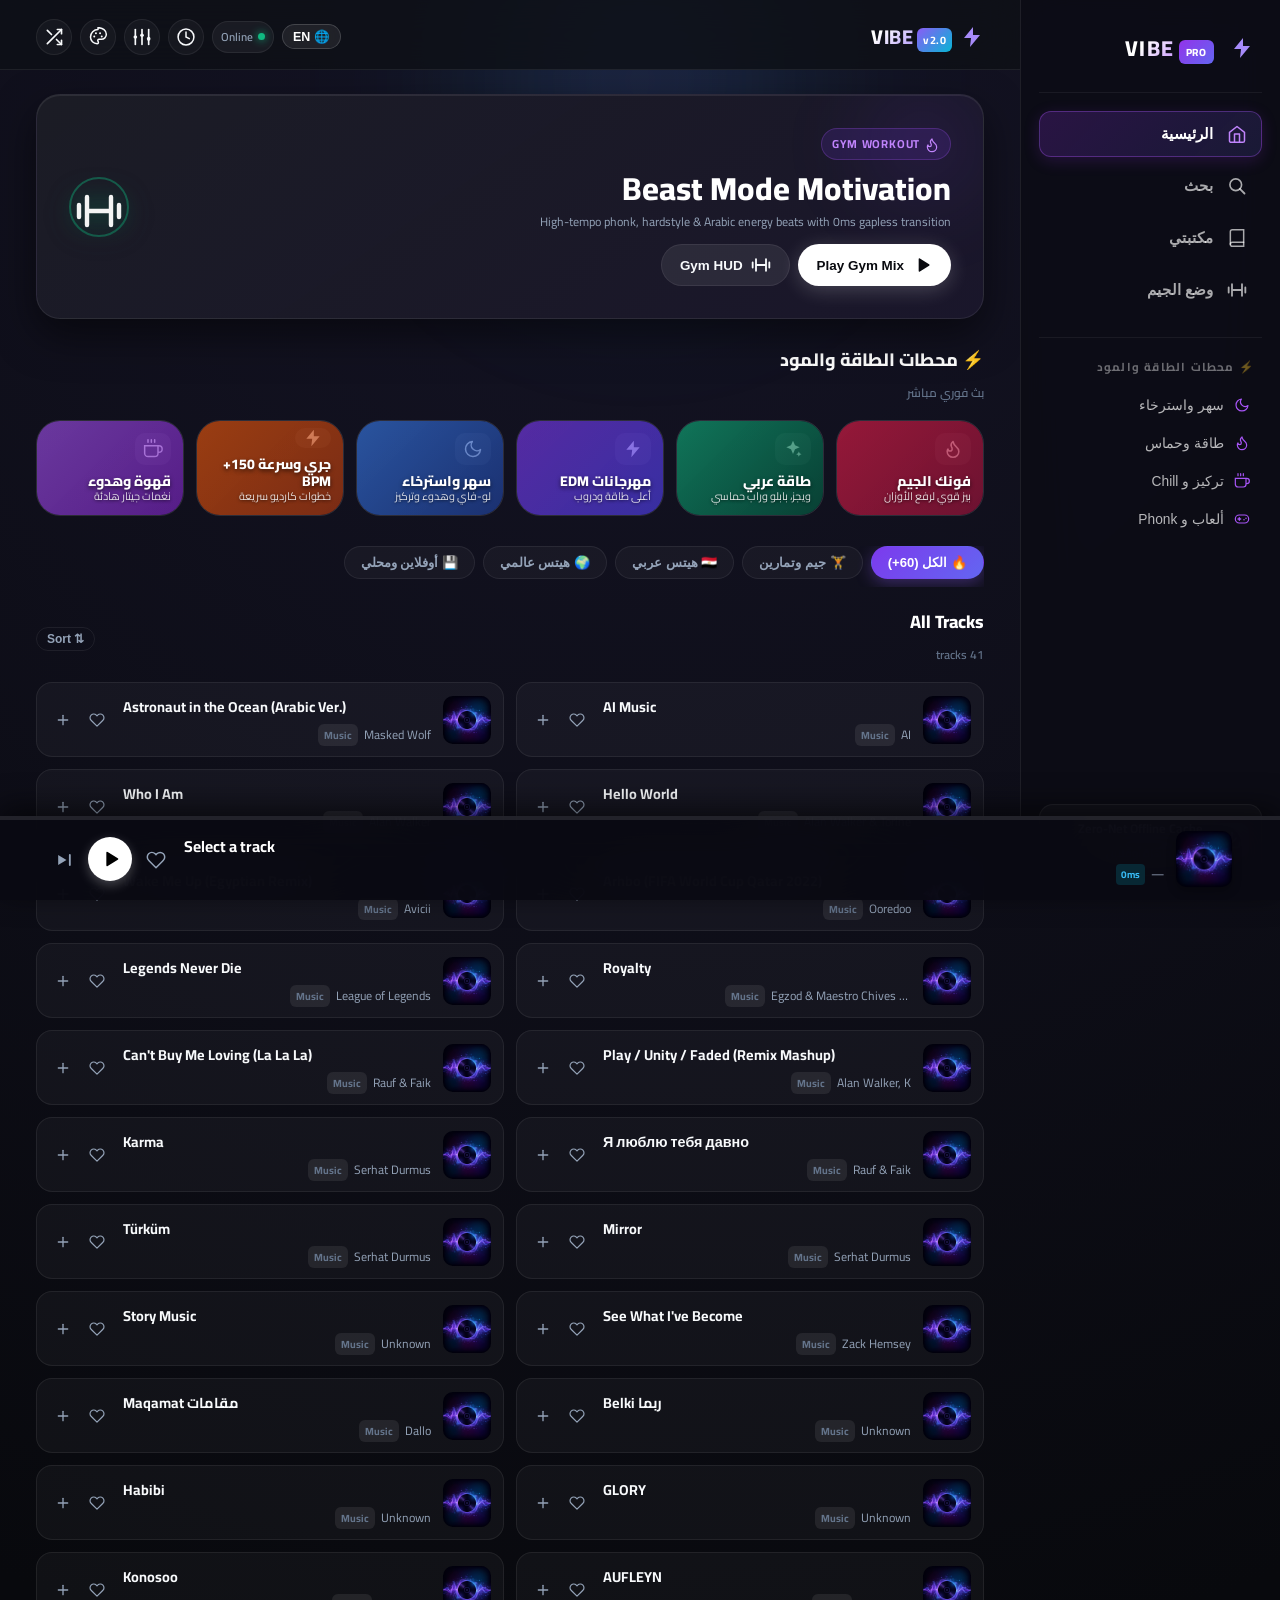
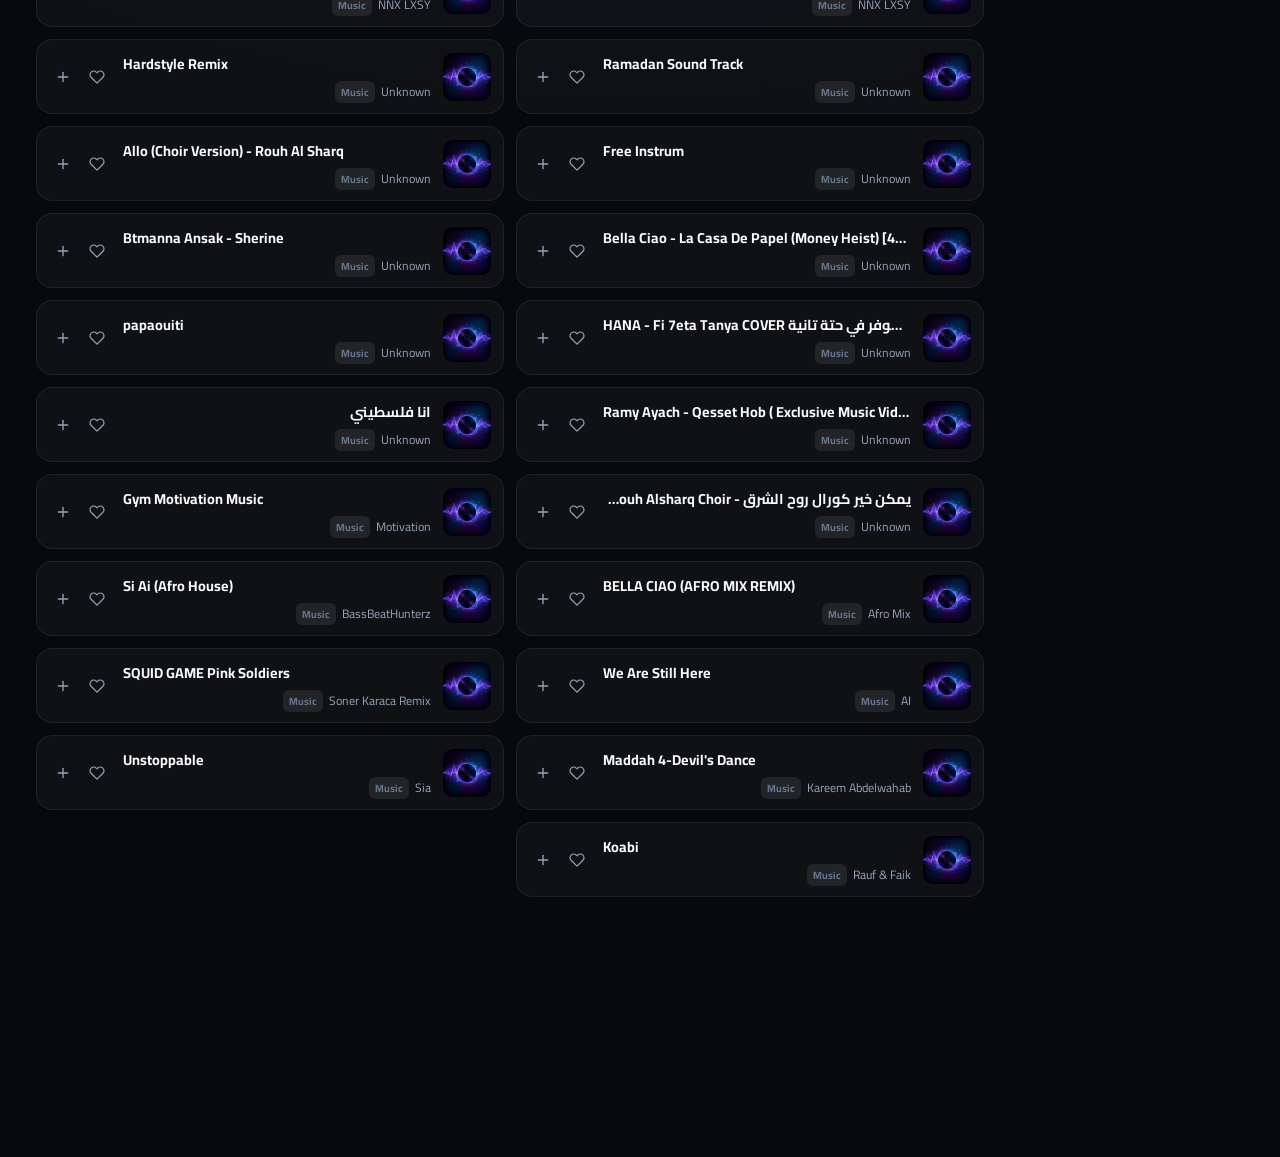
==== commit ea8d45e4: "Add files via upload" ====
--- a/index.html
+++ b/index.html
@@ -19,13 +19,223 @@
   <link rel="manifest" href="manifest.json">
 
   <!-- Stylesheet -->
-  <link rel="stylesheet" href="style.css">
+  <link rel="stylesheet" href="style.css?v=9.0">
 
   <!-- Favicon -->
   <link rel="icon" href="data:image/svg+xml,<svg xmlns='http://www.w3.org/2000/svg' viewBox='0 0 100 100'><text y='.9em' font-size='90'>⚡</text></svg>">
   <link rel="apple-touch-icon" href="assets/default-cover.png">
 </head>
 <body>
+      <!-- ==================== HIGH-PRECISION SVG VECTOR SPRITE (Symbols with viewBox & Protected Styles) ==================== -->
+  <svg id="vibe-svg-sprite" style="display:none;" xmlns="http://www.w3.org/2000/svg">
+    <defs>
+      <!-- Core Playback Controls (Round-capped, optically balanced) -->
+      <symbol id="icon-play" viewBox="0 0 24 24">
+        <path d="M8 5.14v13.72a1 1 0 0 0 1.5.86l11-6.86a1 1 0 0 0 0-1.72l-11-6.86A1 1 0 0 0 8 5.14z" fill="currentColor" stroke="none" style="fill:currentColor;stroke:none;"></path>
+      </symbol>
+      <symbol id="icon-pause" viewBox="0 0 24 24">
+        <rect x="6" y="4" width="4" height="16" rx="2" fill="currentColor" stroke="none" style="fill:currentColor;stroke:none;"></rect>
+        <rect x="14" y="4" width="4" height="16" rx="2" fill="currentColor" stroke="none" style="fill:currentColor;stroke:none;"></rect>
+      </symbol>
+      <symbol id="icon-prev" viewBox="0 0 24 24">
+        <polygon points="19 18 9 12 19 6 19 18" fill="currentColor" stroke="none" stroke-linejoin="round" style="fill:currentColor;stroke:none;"></polygon>
+        <line x1="5" y1="6" x2="5" y2="18" fill="none" stroke="currentColor" stroke-width="2.2" stroke-linecap="round" style="fill:none;stroke:currentColor;stroke-width:2.2;"></line>
+      </symbol>
+      <symbol id="icon-next" viewBox="0 0 24 24">
+        <polygon points="5 6 15 12 5 18 5 6" fill="currentColor" stroke="none" stroke-linejoin="round" style="fill:currentColor;stroke:none;"></polygon>
+        <line x1="19" y1="6" x2="19" y2="18" fill="none" stroke="currentColor" stroke-width="2.2" stroke-linecap="round" style="fill:none;stroke:currentColor;stroke-width:2.2;"></line>
+      </symbol>
+      <symbol id="icon-shuffle" viewBox="0 0 24 24">
+        <polyline points="16 3 21 3 21 8" fill="none" stroke="currentColor" stroke-width="2" stroke-linecap="round" stroke-linejoin="round" style="fill:none;stroke:currentColor;stroke-width:2;"></polyline>
+        <line x1="4" y1="20" x2="21" y2="3" fill="none" stroke="currentColor" stroke-width="2" stroke-linecap="round" style="fill:none;stroke:currentColor;stroke-width:2;"></line>
+        <polyline points="21 16 21 21 16 21" fill="none" stroke="currentColor" stroke-width="2" stroke-linecap="round" stroke-linejoin="round" style="fill:none;stroke:currentColor;stroke-width:2;"></polyline>
+        <line x1="15" y1="15" x2="21" y2="21" fill="none" stroke="currentColor" stroke-width="2" stroke-linecap="round" style="fill:none;stroke:currentColor;stroke-width:2;"></line>
+        <line x1="4" y1="4" x2="9" y2="9" fill="none" stroke="currentColor" stroke-width="2" stroke-linecap="round" style="fill:none;stroke:currentColor;stroke-width:2;"></line>
+      </symbol>
+      <symbol id="icon-repeat" viewBox="0 0 24 24">
+        <polyline points="17 2 21 6 17 10" fill="none" stroke="currentColor" stroke-width="2" stroke-linecap="round" stroke-linejoin="round" style="fill:none;stroke:currentColor;stroke-width:2;"></polyline>
+        <path d="M3 11V9a4 4 0 0 1 4-4h14" fill="none" stroke="currentColor" stroke-width="2" stroke-linecap="round" style="fill:none;stroke:currentColor;stroke-width:2;"></path>
+        <polyline points="7 22 3 18 7 14" fill="none" stroke="currentColor" stroke-width="2" stroke-linecap="round" stroke-linejoin="round" style="fill:none;stroke:currentColor;stroke-width:2;"></polyline>
+        <path d="M21 13v2a4 4 0 0 1-4 4H3" fill="none" stroke="currentColor" stroke-width="2" stroke-linecap="round" style="fill:none;stroke:currentColor;stroke-width:2;"></path>
+      </symbol>
+      <symbol id="icon-repeat-one" viewBox="0 0 24 24">
+        <polyline points="17 2 21 6 17 10" fill="none" stroke="currentColor" stroke-width="2" stroke-linecap="round" stroke-linejoin="round" style="fill:none;stroke:currentColor;stroke-width:2;"></polyline>
+        <path d="M3 11V9a4 4 0 0 1 4-4h14" fill="none" stroke="currentColor" stroke-width="2" stroke-linecap="round" style="fill:none;stroke:currentColor;stroke-width:2;"></path>
+        <polyline points="7 22 3 18 7 14" fill="none" stroke="currentColor" stroke-width="2" stroke-linecap="round" stroke-linejoin="round" style="fill:none;stroke:currentColor;stroke-width:2;"></polyline>
+        <path d="M21 13v2a4 4 0 0 1-4 4H3" fill="none" stroke="currentColor" stroke-width="2" stroke-linecap="round" style="fill:none;stroke:currentColor;stroke-width:2;"></path>
+        <path d="M11 10h1v4" fill="none" stroke="currentColor" stroke-width="2" stroke-linecap="round" style="fill:none;stroke:currentColor;stroke-width:2;"></path>
+      </symbol>
+      <symbol id="icon-undo" viewBox="0 0 24 24">
+        <path d="M3 12a9 9 0 1 0 9-9 9.75 9.75 0 0 0-6.74 2.74L3 8" fill="none" stroke="currentColor" stroke-width="2" stroke-linecap="round" stroke-linejoin="round" style="fill:none;stroke:currentColor;stroke-width:2;"></path>
+        <polyline points="3 3 3 8 8 8" fill="none" stroke="currentColor" stroke-width="2" stroke-linecap="round" stroke-linejoin="round" style="fill:none;stroke:currentColor;stroke-width:2;"></polyline>
+      </symbol>
+      <symbol id="icon-redo" viewBox="0 0 24 24">
+        <path d="M21 12a9 9 0 1 1-9-9 9.75 9.75 0 0 1 6.74 2.74L21 8" fill="none" stroke="currentColor" stroke-width="2" stroke-linecap="round" stroke-linejoin="round" style="fill:none;stroke:currentColor;stroke-width:2;"></path>
+        <polyline points="21 3 21 8 16 8" fill="none" stroke="currentColor" stroke-width="2" stroke-linecap="round" stroke-linejoin="round" style="fill:none;stroke:currentColor;stroke-width:2;"></polyline>
+      </symbol>
+
+      <!-- Hearts & Favorites -->
+      <symbol id="icon-heart-outline" viewBox="0 0 24 24">
+        <path d="M20.84 4.61a5.5 5.5 0 0 0-7.78 0L12 5.67l-1.06-1.06a5.5 5.5 0 0 0-7.78 7.78l1.06 1.06L12 21.23l7.78-7.78 1.06-1.06a5.5 5.5 0 0 0 0-7.78z" fill="none" stroke="currentColor" stroke-width="1.8" stroke-linecap="round" stroke-linejoin="round" style="fill:none;stroke:currentColor;stroke-width:1.8;"></path>
+      </symbol>
+      <symbol id="icon-heart-solid" viewBox="0 0 24 24">
+        <path d="M20.84 4.61a5.5 5.5 0 0 0-7.78 0L12 5.67l-1.06-1.06a5.5 5.5 0 0 0-7.78 7.78l1.06 1.06L12 21.23l7.78-7.78 1.06-1.06a5.5 5.5 0 0 0 0-7.78z" fill="currentColor" stroke="none" style="fill:currentColor;stroke:none;"></path>
+      </symbol>
+
+      <!-- Audio / Volume / EQ -->
+      <symbol id="icon-volume-high" viewBox="0 0 24 24">
+        <polygon points="11 5 6 9 2 9 2 15 6 15 11 19 11 5" fill="currentColor" stroke="none" stroke-linejoin="round" style="fill:currentColor;stroke:none;"></polygon>
+        <path d="M15.5 8.5a5 5 0 0 1 0 7" fill="none" stroke="currentColor" stroke-width="1.8" stroke-linecap="round" style="fill:none;stroke:currentColor;stroke-width:1.8;"></path>
+        <path d="M19 5a9 9 0 0 1 0 14" fill="none" stroke="currentColor" stroke-width="1.8" stroke-linecap="round" style="fill:none;stroke:currentColor;stroke-width:1.8;"></path>
+      </symbol>
+      <symbol id="icon-volume-mute" viewBox="0 0 24 24">
+        <polygon points="11 5 6 9 2 9 2 15 6 15 11 19 11 5" fill="currentColor" stroke="none" stroke-linejoin="round" style="fill:currentColor;stroke:none;"></polygon>
+        <line x1="22" y1="9" x2="16" y2="15" fill="none" stroke="currentColor" stroke-width="2" stroke-linecap="round" style="fill:none;stroke:currentColor;stroke-width:2;"></line>
+        <line x1="16" y1="9" x2="22" y2="15" fill="none" stroke="currentColor" stroke-width="2" stroke-linecap="round" style="fill:none;stroke:currentColor;stroke-width:2;"></line>
+      </symbol>
+      <symbol id="icon-headphones" viewBox="0 0 24 24">
+        <path d="M3 18v-6a9 9 0 0 1 18 0v6" fill="none" stroke="currentColor" stroke-width="1.8" stroke-linecap="round" style="fill:none;stroke:currentColor;stroke-width:1.8;"></path>
+        <path d="M21 19a2 2 0 0 1-2 2h-1a2 2 0 0 1-2-2v-3a2 2 0 0 1 2-2h3zM3 19a2 2 0 0 0 2 2h1a2 2 0 0 0 2-2v-3a2 2 0 0 0-2-2H3z" fill="currentColor" stroke="none" style="fill:currentColor;stroke:none;"></path>
+      </symbol>
+      <symbol id="icon-eq" viewBox="0 0 24 24">
+        <line x1="4" y1="21" x2="4" y2="14" fill="none" stroke="currentColor" stroke-width="2" stroke-linecap="round" style="fill:none;stroke:currentColor;stroke-width:2;"></line>
+        <line x1="4" y1="10" x2="4" y2="3" fill="none" stroke="currentColor" stroke-width="2" stroke-linecap="round" style="fill:none;stroke:currentColor;stroke-width:2;"></line>
+        <line x1="12" y1="21" x2="12" y2="12" fill="none" stroke="currentColor" stroke-width="2" stroke-linecap="round" style="fill:none;stroke:currentColor;stroke-width:2;"></line>
+        <line x1="12" y1="8" x2="12" y2="3" fill="none" stroke="currentColor" stroke-width="2" stroke-linecap="round" style="fill:none;stroke:currentColor;stroke-width:2;"></line>
+        <line x1="20" y1="21" x2="20" y2="16" fill="none" stroke="currentColor" stroke-width="2" stroke-linecap="round" style="fill:none;stroke:currentColor;stroke-width:2;"></line>
+        <line x1="20" y1="12" x2="20" y2="3" fill="none" stroke="currentColor" stroke-width="2" stroke-linecap="round" style="fill:none;stroke:currentColor;stroke-width:2;"></line>
+        <circle cx="4" cy="12" r="2.2" fill="currentColor" stroke="none" style="fill:currentColor;stroke:none;"></circle>
+        <circle cx="12" cy="10" r="2.2" fill="currentColor" stroke="none" style="fill:currentColor;stroke:none;"></circle>
+        <circle cx="20" cy="14" r="2.2" fill="currentColor" stroke="none" style="fill:currentColor;stroke:none;"></circle>
+      </symbol>
+
+      <!-- Navigation & Tabs -->
+      <symbol id="icon-home" viewBox="0 0 24 24">
+        <path d="M3 10l9-7 9 7v10a2 2 0 0 1-2 2H5a2 2 0 0 1-2-2z" fill="none" stroke="currentColor" stroke-width="1.8" stroke-linecap="round" stroke-linejoin="round" style="fill:none;stroke:currentColor;stroke-width:1.8;"></path>
+        <polyline points="9 22 9 12 15 12 15 22" fill="none" stroke="currentColor" stroke-width="1.8" stroke-linecap="round" stroke-linejoin="round" style="fill:none;stroke:currentColor;stroke-width:1.8;"></polyline>
+      </symbol>
+      <symbol id="icon-search" viewBox="0 0 24 24">
+        <circle cx="10.5" cy="10.5" r="7" fill="none" stroke="currentColor" stroke-width="2" style="fill:none;stroke:currentColor;stroke-width:2;"></circle>
+        <line x1="21" y1="21" x2="15.5" y2="15.5" fill="none" stroke="currentColor" stroke-width="2.2" stroke-linecap="round" style="fill:none;stroke:currentColor;stroke-width:2.2;"></line>
+      </symbol>
+      <symbol id="icon-library" viewBox="0 0 24 24">
+        <path d="M4 19.5A2.5 2.5 0 0 1 6.5 17H20" fill="none" stroke="currentColor" stroke-width="1.8" stroke-linecap="round" style="fill:none;stroke:currentColor;stroke-width:1.8;"></path>
+        <path d="M6.5 2H20v20H6.5A2.5 2.5 0 0 1 4 19.5v-15A2.5 2.5 0 0 1 6.5 2z" fill="none" stroke="currentColor" stroke-width="1.8" stroke-linecap="round" style="fill:none;stroke:currentColor;stroke-width:1.8;"></path>
+      </symbol>
+      <symbol id="icon-gym" viewBox="0 0 24 24">
+        <path d="M6 5v14M18 5v14M2 9v6M22 9v6M6 12h12" fill="none" stroke="currentColor" stroke-width="2.2" stroke-linecap="round" style="fill:none;stroke:currentColor;stroke-width:2.2;"></path>
+      </symbol>
+      <symbol id="icon-zap" viewBox="0 0 24 24">
+        <polygon points="13 2 4 13 11 13 10 22 20 10 13 10 13 2" fill="currentColor" stroke="none" stroke-linejoin="round" style="fill:currentColor;stroke:none;"></polygon>
+      </symbol>
+      <symbol id="icon-clock" viewBox="0 0 24 24">
+        <circle cx="12" cy="12" r="9.5" fill="none" stroke="currentColor" stroke-width="1.8" style="fill:none;stroke:currentColor;stroke-width:1.8;"></circle>
+        <polyline points="12 6 12 12 16 14" fill="none" stroke="currentColor" stroke-width="1.8" stroke-linecap="round" style="fill:none;stroke:currentColor;stroke-width:1.8;"></polyline>
+      </symbol>
+      <symbol id="icon-globe" viewBox="0 0 24 24">
+        <circle cx="12" cy="12" r="9.5" fill="none" stroke="currentColor" stroke-width="1.8" style="fill:none;stroke:currentColor;stroke-width:1.8;"></circle>
+        <line x1="2.5" y1="12" x2="21.5" y2="12" fill="none" stroke="currentColor" stroke-width="1.8" stroke-linecap="round" style="fill:none;stroke:currentColor;stroke-width:1.8;"></line>
+        <path d="M12 2.5a15.3 15.3 0 0 1 4 9.5 15.3 15.3 0 0 1-4 9.5 15.3 15.3 0 0 1-4-9.5 15.3 15.3 0 0 1 4-9.5z" fill="none" stroke="currentColor" stroke-width="1.8" style="fill:none;stroke:currentColor;stroke-width:1.8;"></path>
+      </symbol>
+      <symbol id="icon-palette" viewBox="0 0 24 24">
+        <path d="M12 3C7 3 3 7 3 12c0 4.5 3.5 8 8 8 .8 0 1.5-.7 1.5-1.5 0-.4-.2-.8-.4-1.1-.3-.3-.4-.7-.4-1.1 0-.8.7-1.5 1.5-1.5H16c3.3 0 6-2.7 6-6 0-4.5-4-8-10-8z" fill="none" stroke="currentColor" stroke-width="1.8" stroke-linecap="round" stroke-linejoin="round" style="fill:none;stroke:currentColor;stroke-width:1.8;"></path>
+        <circle cx="7.5" cy="11.5" r="1.2" fill="currentColor" stroke="none" style="fill:currentColor;stroke:none;"></circle>
+        <circle cx="9.5" cy="7.5" r="1.2" fill="currentColor" stroke="none" style="fill:currentColor;stroke:none;"></circle>
+        <circle cx="14.5" cy="7.5" r="1.2" fill="currentColor" stroke="none" style="fill:currentColor;stroke:none;"></circle>
+        <circle cx="16.5" cy="11.5" r="1.2" fill="currentColor" stroke="none" style="fill:currentColor;stroke:none;"></circle>
+      </symbol>
+
+      <!-- Mood & Categories -->
+      <symbol id="icon-moon" viewBox="0 0 24 24">
+        <path d="M21 12.79A9 9 0 1 1 11.21 3 7 7 0 0 0 21 12.79z" fill="none" stroke="currentColor" stroke-width="1.8" stroke-linecap="round" stroke-linejoin="round" style="fill:none;stroke:currentColor;stroke-width:1.8;"></path>
+      </symbol>
+      <symbol id="icon-flame" viewBox="0 0 24 24">
+        <path d="M8.5 14.5A2.5 2.5 0 0 0 11 12c0-1.38-.5-2-1-3-1.072-2.143-.224-4.054 2-6 .5 2.5 2 4.9 4 6.5 2 1.6 3 3.5 3 5.5a7 7 0 1 1-14 0c0-1.153.433-2.294 1-3a2.5 2.5 0 0 0 2.5 2.5z" fill="none" stroke="currentColor" stroke-width="1.8" stroke-linecap="round" stroke-linejoin="round" style="fill:none;stroke:currentColor;stroke-width:1.8;"></path>
+      </symbol>
+      <symbol id="icon-coffee" viewBox="0 0 24 24">
+        <path d="M18 8h1a4 4 0 0 1 0 8h-1M2 8h16v9a4 4 0 0 1-4 4H6a4 4 0 0 1-4-4V8zM6 1v3M10 1v3M14 1v3" fill="none" stroke="currentColor" stroke-width="1.8" stroke-linecap="round" style="fill:none;stroke:currentColor;stroke-width:1.8;"></path>
+      </symbol>
+      <symbol id="icon-gamepad" viewBox="0 0 24 24">
+        <line x1="6" y1="12" x2="10" y2="12" fill="none" stroke="currentColor" stroke-width="2" stroke-linecap="round" style="fill:none;stroke:currentColor;stroke-width:2;"></line>
+        <line x1="8" y1="10" x2="8" y2="14" fill="none" stroke="currentColor" stroke-width="2" stroke-linecap="round" style="fill:none;stroke:currentColor;stroke-width:2;"></line>
+        <circle cx="15" cy="13" r="1.1" fill="currentColor" stroke="none" style="fill:currentColor;stroke:none;"></circle>
+        <circle cx="18" cy="11" r="1.1" fill="currentColor" stroke="none" style="fill:currentColor;stroke:none;"></circle>
+        <rect x="2" y="6" width="20" height="12" rx="6" fill="none" stroke="currentColor" stroke-width="1.8" style="fill:none;stroke:currentColor;stroke-width:1.8;"></rect>
+      </symbol>
+      <symbol id="icon-sparkles" viewBox="0 0 24 24">
+        <path d="M12 2l2.4 5.6L20 10l-5.6 2.4L12 18l-2.4-5.6L4 10l5.6-2.4L12 2z" fill="currentColor" stroke="none" style="fill:currentColor;stroke:none;"></path>
+        <path d="M19 15l1 2.2 2.2 1-2.2 1-1 2.2-1-2.2-2.2-1 2.2-1 1-2.2z" fill="currentColor" stroke="none" style="fill:currentColor;stroke:none;"></path>
+      </symbol>
+      <symbol id="icon-music" viewBox="0 0 24 24">
+        <path d="M9 18V5l12-2v13" fill="none" stroke="currentColor" stroke-width="1.8" stroke-linecap="round" stroke-linejoin="round" style="fill:none;stroke:currentColor;stroke-width:1.8;"></path>
+        <circle cx="6" cy="18" r="3" fill="currentColor" stroke="none" style="fill:currentColor;stroke:none;"></circle>
+        <circle cx="18" cy="16" r="3" fill="currentColor" stroke="none" style="fill:currentColor;stroke:none;"></circle>
+      </symbol>
+
+      <!-- Utility / Actions -->
+      <symbol id="icon-download" viewBox="0 0 24 24">
+        <path d="M21 15v4a2 2 0 0 1-2 2H5a2 2 0 0 1-2-2v-4" fill="none" stroke="currentColor" stroke-width="1.8" stroke-linecap="round" stroke-linejoin="round" style="fill:none;stroke:currentColor;stroke-width:1.8;"></path>
+        <polyline points="7 10 12 15 17 10" fill="none" stroke="currentColor" stroke-width="1.8" stroke-linecap="round" stroke-linejoin="round" style="fill:none;stroke:currentColor;stroke-width:1.8;"></polyline>
+        <line x1="12" y1="15" x2="12" y2="3" fill="none" stroke="currentColor" stroke-width="1.8" stroke-linecap="round" style="fill:none;stroke:currentColor;stroke-width:1.8;"></line>
+      </symbol>
+      <symbol id="icon-check" viewBox="0 0 24 24">
+        <polyline points="20 6 9 17 4 12" fill="none" stroke="currentColor" stroke-width="2.2" stroke-linecap="round" stroke-linejoin="round" style="fill:none;stroke:currentColor;stroke-width:2.2;"></polyline>
+      </symbol>
+      <symbol id="icon-plus" viewBox="0 0 24 24">
+        <line x1="12" y1="5" x2="12" y2="19" fill="none" stroke="currentColor" stroke-width="2" stroke-linecap="round" style="fill:none;stroke:currentColor;stroke-width:2;"></line>
+        <line x1="5" y1="12" x2="19" y2="12" fill="none" stroke="currentColor" stroke-width="2" stroke-linecap="round" style="fill:none;stroke:currentColor;stroke-width:2;"></line>
+      </symbol>
+      <symbol id="icon-close" viewBox="0 0 24 24">
+        <line x1="18" y1="6" x2="6" y2="18" fill="none" stroke="currentColor" stroke-width="2" stroke-linecap="round" style="fill:none;stroke:currentColor;stroke-width:2;"></line>
+        <line x1="6" y1="6" x2="18" y2="18" fill="none" stroke="currentColor" stroke-width="2" stroke-linecap="round" style="fill:none;stroke:currentColor;stroke-width:2;"></line>
+      </symbol>
+      <symbol id="icon-more" viewBox="0 0 24 24">
+        <circle cx="12" cy="12" r="1.8" fill="currentColor" stroke="none" style="fill:currentColor;stroke:none;"></circle>
+        <circle cx="19" cy="12" r="1.8" fill="currentColor" stroke="none" style="fill:currentColor;stroke:none;"></circle>
+        <circle cx="5" cy="12" r="1.8" fill="currentColor" stroke="none" style="fill:currentColor;stroke:none;"></circle>
+      </symbol>
+      <symbol id="icon-chevron-down" viewBox="0 0 24 24">
+        <polyline points="6 9 12 15 18 9" fill="none" stroke="currentColor" stroke-width="2" stroke-linecap="round" stroke-linejoin="round" style="fill:none;stroke:currentColor;stroke-width:2;"></polyline>
+      </symbol>
+      <symbol id="icon-folder" viewBox="0 0 24 24">
+        <path d="M22 19a2 2 0 0 1-2 2H4a2 2 0 0 1-2-2V5a2 2 0 0 1 2-2h5l2 3h9a2 2 0 0 1 2 2z" fill="none" stroke="currentColor" stroke-width="1.8" stroke-linecap="round" stroke-linejoin="round" style="fill:none;stroke:currentColor;stroke-width:1.8;"></path>
+      </symbol>
+      <symbol id="icon-share" viewBox="0 0 24 24">
+        <circle cx="18" cy="5" r="3" fill="none" stroke="currentColor" stroke-width="1.8" style="fill:none;stroke:currentColor;stroke-width:1.8;"></circle>
+        <circle cx="6" cy="12" r="3" fill="none" stroke="currentColor" stroke-width="1.8" style="fill:none;stroke:currentColor;stroke-width:1.8;"></circle>
+        <circle cx="18" cy="19" r="3" fill="none" stroke="currentColor" stroke-width="1.8" style="fill:none;stroke:currentColor;stroke-width:1.8;"></circle>
+        <line x1="8.59" y1="13.51" x2="15.42" y2="17.49" fill="none" stroke="currentColor" stroke-width="1.8" style="fill:none;stroke:currentColor;stroke-width:1.8;"></line>
+        <line x1="15.41" y1="6.51" x2="8.59" y2="10.49" fill="none" stroke="currentColor" stroke-width="1.8" style="fill:none;stroke:currentColor;stroke-width:1.8;"></line>
+      </symbol>
+      <symbol id="icon-link" viewBox="0 0 24 24">
+        <path d="M10 13a5 5 0 0 0 7.54.54l3-3a5 5 0 0 0-7.07-7.07l-1.72 1.71" fill="none" stroke="currentColor" stroke-width="1.8" stroke-linecap="round" stroke-linejoin="round" style="fill:none;stroke:currentColor;stroke-width:1.8;"></path>
+        <path d="M14 11a5 5 0 0 0-7.54-.54l-3 3a5 5 0 0 0 7.07 7.07l1.71-1.71" fill="none" stroke="currentColor" stroke-width="1.8" stroke-linecap="round" stroke-linejoin="round" style="fill:none;stroke:currentColor;stroke-width:1.8;"></path>
+      </symbol>
+      <symbol id="icon-trash" viewBox="0 0 24 24">
+        <polyline points="3 6 5 6 21 6" fill="none" stroke="currentColor" stroke-width="1.8" stroke-linecap="round" stroke-linejoin="round" style="fill:none;stroke:currentColor;stroke-width:1.8;"></polyline>
+        <path d="M19 6v14a2 2 0 0 1-2 2H7a2 2 0 0 1-2-2V6m3 0V4a2 2 0 0 1 2-2h4a2 2 0 0 1 2 2v2" fill="none" stroke="currentColor" stroke-width="1.8" stroke-linecap="round" stroke-linejoin="round" style="fill:none;stroke:currentColor;stroke-width:1.8;"></path>
+      </symbol>
+      <symbol id="icon-eye" viewBox="0 0 24 24">
+        <path d="M1 12s4-8 11-8 11 8 11 8-4 8-11 8-11-8-11-8z" fill="none" stroke="currentColor" stroke-width="1.8" stroke-linecap="round" stroke-linejoin="round" style="fill:none;stroke:currentColor;stroke-width:1.8;"></path>
+        <circle cx="12" cy="12" r="3" fill="none" stroke="currentColor" stroke-width="1.8" style="fill:none;stroke:currentColor;stroke-width:1.8;"></circle>
+      </symbol>
+      <symbol id="icon-mic" viewBox="0 0 24 24">
+        <path d="M12 1a3 3 0 0 0-3 3v8a3 3 0 0 0 6 0V4a3 3 0 0 0-3-3z" fill="none" stroke="currentColor" stroke-width="1.8" stroke-linecap="round" stroke-linejoin="round" style="fill:none;stroke:currentColor;stroke-width:1.8;"></path>
+        <path d="M19 10v2a7 7 0 0 1-14 0v-2" fill="none" stroke="currentColor" stroke-width="1.8" stroke-linecap="round" stroke-linejoin="round" style="fill:none;stroke:currentColor;stroke-width:1.8;"></path>
+        <line x1="12" y1="19" x2="12" y2="23" fill="none" stroke="currentColor" stroke-width="1.8" stroke-linecap="round" style="fill:none;stroke:currentColor;stroke-width:1.8;"></line>
+        <line x1="8" y1="23" x2="16" y2="23" fill="none" stroke="currentColor" stroke-width="1.8" stroke-linecap="round" style="fill:none;stroke:currentColor;stroke-width:1.8;"></line>
+      </symbol>
+      <symbol id="icon-bell" viewBox="0 0 24 24">
+        <path d="M18 8A6 6 0 0 0 6 8c0 7-3 9-3 9h18s-3-2-3-9" fill="none" stroke="currentColor" stroke-width="1.8" stroke-linecap="round" stroke-linejoin="round" style="fill:none;stroke:currentColor;stroke-width:1.8;"></path>
+        <path d="M13.73 21a2 2 0 0 1-3.46 0" fill="none" stroke="currentColor" stroke-width="1.8" stroke-linecap="round" stroke-linejoin="round" style="fill:none;stroke:currentColor;stroke-width:1.8;"></path>
+      </symbol>
+      <symbol id="icon-edit" viewBox="0 0 24 24">
+        <path d="M11 4H4a2 2 0 0 0-2 2v14a2 2 0 0 0 2 2h14a2 2 0 0 0 2-2v-7" fill="none" stroke="currentColor" stroke-width="1.8" stroke-linecap="round" stroke-linejoin="round" style="fill:none;stroke:currentColor;stroke-width:1.8;"></path>
+        <path d="M18.5 2.5a2.121 2.121 0 0 1 3 3L12 15l-4 1 1-4 9.5-9.5z" fill="none" stroke="currentColor" stroke-width="1.8" stroke-linecap="round" stroke-linejoin="round" style="fill:none;stroke:currentColor;stroke-width:1.8;"></path>
+      </symbol>
+    </defs>
+  </svg>
+
 
   <!-- Toast Notification Container -->
   <div class="toast-container" id="toast-container" aria-live="polite"></div>
@@ -35,11 +245,77 @@
 
   <!-- ==================== APP CONTAINER ==================== -->
   <div id="app">
+    <!-- ==================== DESKTOP NAVIGATION SIDEBAR (Spotify / Apple Music Caliber) ==================== -->
+    <aside class="desktop-sidebar" id="desktop-sidebar">
+      <div class="sidebar-brand">
+        <span class="brand-bolt-svg"><svg class="v-icon v-icon-lg"><use href="#icon-zap"></use></svg></span>
+        <div class="brand-text">
+          <span class="brand-name">VIBE</span>
+          <span class="brand-badge">PRO</span>
+        </div>
+      </div>
+
+      <nav class="sidebar-nav">
+        <button class="sidebar-nav-item active" data-tab="home">
+          <svg class="v-icon"><use href="#icon-home"></use></svg>
+          <span class="sidebar-label" data-i18n="nav_home">Home</span>
+        </button>
+        <button class="sidebar-nav-item" data-tab="search">
+          <svg class="v-icon"><use href="#icon-search"></use></svg>
+          <span class="sidebar-label" data-i18n="nav_search">Search</span>
+        </button>
+        <button class="sidebar-nav-item" data-tab="library">
+          <svg class="v-icon"><use href="#icon-library"></use></svg>
+          <span class="sidebar-label" data-i18n="nav_library">Playlists</span>
+        </button>
+        <button class="sidebar-nav-item sidebar-nav-item--gym" data-tab="gym">
+          <svg class="v-icon"><use href="#icon-gym"></use></svg>
+          <span class="sidebar-label" data-i18n="nav_gym">Gym Mode</span>
+        </button>
+      </nav>
+
+      <div class="sidebar-section">
+        <h4 class="sidebar-heading" data-i18n="mood_stations">محطات الطاقة والمزاج</h4>
+        <div class="sidebar-stations">
+          <button class="sidebar-station-pill" data-station="sahar">
+            <svg class="v-icon v-icon-sm"><use href="#icon-moon"></use></svg>
+            <span>سهر واسترخاء</span>
+          </button>
+          <button class="sidebar-station-pill" data-station="gym">
+            <svg class="v-icon v-icon-sm"><use href="#icon-flame"></use></svg>
+            <span>طاقة وحماس</span>
+          </button>
+          <button class="sidebar-station-pill" data-station="focus">
+            <svg class="v-icon v-icon-sm"><use href="#icon-coffee"></use></svg>
+            <span>تركيز و Chill</span>
+          </button>
+          <button class="sidebar-station-pill" data-station="gaming">
+            <svg class="v-icon v-icon-sm"><use href="#icon-gamepad"></use></svg>
+            <span>ألعاب و Phonk</span>
+          </button>
+        </div>
+      </div>
+
+      <div class="sidebar-footer">
+        <div class="sidebar-offline-card">
+          <div class="offline-card-icon">
+            <svg class="v-icon"><use href="#icon-download"></use></svg>
+          </div>
+          <div class="offline-card-info">
+            <span class="offline-card-title">Zero-Net Offline Cache</span>
+            <span class="offline-card-count" id="sidebar-cached-count">Ready</span>
+          </div>
+        </div>
+      </div>
+    </aside>
+
+    <!-- Main Content Column for Seamless Flex Layout without Any Clipping -->
+    <div class="app-main-view" id="app-main-view">
 
     <!-- Top App Bar -->
     <header class="app-header">
       <div class="header-brand">
-        <span class="brand-bolt">⚡</span>
+        <span class="brand-bolt-svg"><svg class="v-icon v-icon-lg"><use href="#icon-zap"></use></svg></span>
         <div class="brand-text">
           <span class="brand-name">VIBE</span>
           <span class="brand-badge">v2.0</span>
@@ -60,23 +336,23 @@
 
         <!-- Sleep timer indicator/toggle -->
         <button class="icon-btn" id="btn-header-sleep" aria-label="Sleep Timer" title="Sleep Timer">
-          ⏱️
+          <svg class="v-icon"><use href="#icon-clock"></use></svg>
           <span class="sleep-indicator" id="sleep-indicator" style="display: none;"></span>
         </button>
 
         <!-- Studio EQ & Bass Boost -->
         <button class="icon-btn" id="btn-header-eq" aria-label="Equalizer & Bass Boost" title="Equalizer & Bass Boost">
-          🎚️
+          <svg class="v-icon"><use href="#icon-eq"></use></svg>
         </button>
 
         <!-- Theme Picker -->
         <button class="icon-btn" id="btn-header-theme" aria-label="Theme Color" title="Change Visual Theme">
-          🎨
+          <svg class="v-icon"><use href="#icon-palette"></use></svg>
         </button>
 
         <!-- Quick Random Play -->
         <button class="icon-btn" id="btn-header-shuffle" aria-label="Shuffle All" title="Shuffle All Music">
-          🔀
+          <svg class="v-icon"><use href="#icon-shuffle"></use></svg>
         </button>
       </div>
     </header>
@@ -91,21 +367,21 @@
         <div class="hero-card" id="hero-gym-card">
           <div class="hero-card__glow"></div>
           <div class="hero-card__content">
-            <span class="hero-pill">🔥 GYM WORKOUT</span>
+            <span class="hero-pill"><svg class="v-icon v-icon-sm"><use href="#icon-flame"></use></svg> GYM WORKOUT</span>
             <h2 class="hero-title">Beast Mode Motivation</h2>
             <p class="hero-subtitle">High-tempo phonk, hardstyle & Arabic energy beats with 0ms gapless transition</p>
             <div class="hero-actions">
               <button class="btn btn-primary btn-glow" id="btn-hero-play">
-                <span class="btn-icon">▶</span> Play Gym Mix
+                <svg class="v-icon"><use href="#icon-play"></use></svg> Play Gym Mix
               </button>
               <button class="btn btn-glass" id="btn-hero-gym-view">
-                ⚡ Gym HUD
+                <svg class="v-icon"><use href="#icon-gym"></use></svg> Gym HUD
               </button>
             </div>
           </div>
           <div class="hero-graphic">
             <div class="pulse-ring"></div>
-            <span class="hero-emoji">🏋️‍♂️</span>
+            <span class="hero-emoji"><svg class="v-icon hero-svg"><use href="#icon-gym"></use></svg></span>
           </div>
         </div>
 
@@ -120,37 +396,37 @@
           <div class="mood-stations-scroll">
             <div class="mood-card" data-station="phonk">
               <div class="mood-card-bg phonk-bg"></div>
-              <span class="mood-emoji">🔥</span>
+              <span class="mood-icon-wrap"><svg class="v-icon"><use href="#icon-flame"></use></svg></span>
               <h4 class="mood-name" data-i18n="station_phonk">Gym Phonk</h4>
               <p class="mood-desc" data-i18n="station_phonk_desc">Heavy lifting bass</p>
             </div>
             <div class="mood-card" data-station="arabic_energy">
               <div class="mood-card-bg arabic-bg"></div>
-              <span class="mood-emoji">🇪🇬</span>
+              <span class="mood-icon-wrap"><svg class="v-icon"><use href="#icon-sparkles"></use></svg></span>
               <h4 class="mood-name" data-i18n="station_arabic">Arabic Energy</h4>
               <p class="mood-desc" data-i18n="station_arabic_desc">Wegz, Pablo &amp; Trap</p>
             </div>
             <div class="mood-card" data-station="edm">
               <div class="mood-card-bg edm-bg"></div>
-              <span class="mood-emoji">⚡</span>
+              <span class="mood-icon-wrap"><svg class="v-icon"><use href="#icon-zap"></use></svg></span>
               <h4 class="mood-name" data-i18n="station_edm">EDM Festival</h4>
               <p class="mood-desc" data-i18n="station_edm_desc">Peak energy drops</p>
             </div>
             <div class="mood-card" data-station="chill">
               <div class="mood-card-bg chill-bg"></div>
-              <span class="mood-emoji">🌙</span>
+              <span class="mood-icon-wrap"><svg class="v-icon"><use href="#icon-moon"></use></svg></span>
               <h4 class="mood-name" data-i18n="station_chill">Late Night Chill</h4>
               <p class="mood-desc" data-i18n="station_chill_desc">Relax, Lo-Fi &amp; Study</p>
             </div>
             <div class="mood-card" data-station="running">
               <div class="mood-card-bg run-bg"></div>
-              <span class="mood-emoji">🏎️</span>
+              <span class="mood-icon-wrap"><svg class="v-icon"><use href="#icon-zap"></use></svg></span>
               <h4 class="mood-name" data-i18n="station_running">Running 150+ BPM</h4>
               <p class="mood-desc" data-i18n="station_running_desc">Fast cardio cadence</p>
             </div>
             <div class="mood-card" data-station="acoustic">
               <div class="mood-card-bg acoustic-bg"></div>
-              <span class="mood-emoji">☕</span>
+              <span class="mood-icon-wrap"><svg class="v-icon"><use href="#icon-coffee"></use></svg></span>
               <h4 class="mood-name" data-i18n="station_acoustic">Coffee Acoustic</h4>
               <p class="mood-desc" data-i18n="station_acoustic_desc">Serene acoustic calm</p>
             </div>
@@ -159,11 +435,11 @@
 
         <!-- Category Filter Pills -->
         <div class="filter-chips-scroll">
-          <button class="filter-chip active" data-filter="all" data-i18n="chip_all">🔥 All (60+)</button>
-          <button class="filter-chip" data-filter="gym" data-i18n="chip_gym">🏋️ Gym &amp; Workout</button>
-          <button class="filter-chip" data-filter="arabic" data-i18n="chip_arabic">🇪🇬 Arabic Hits</button>
-          <button class="filter-chip" data-filter="global" data-i18n="chip_global">🌍 Global Hits</button>
-          <button class="filter-chip" data-filter="local" data-i18n="chip_local">💾 Local / Offline</button>
+          <button class="filter-chip active" data-filter="all" data-i18n="chip_all"><svg class="v-icon v-icon-sm"><use href="#icon-music"></use></svg> All</button>
+          <button class="filter-chip" data-filter="gym" data-i18n="chip_gym"><svg class="v-icon v-icon-sm"><use href="#icon-gym"></use></svg> Gym</button>
+          <button class="filter-chip" data-filter="arabic" data-i18n="chip_arabic"><svg class="v-icon v-icon-sm"><use href="#icon-globe"></use></svg> Arabic</button>
+          <button class="filter-chip" data-filter="global" data-i18n="chip_global"><svg class="v-icon v-icon-sm"><use href="#icon-sparkles"></use></svg> Global</button>
+          <button class="filter-chip" data-filter="local" data-i18n="chip_local"><svg class="v-icon v-icon-sm"><use href="#icon-download"></use></svg> Offline</button>
         </div>
 
         <!-- Section Title & Controls -->
@@ -189,7 +465,7 @@
 
         <div class="search-box-wrapper">
           <div class="search-input-box">
-            <span class="search-icon">🔍</span>
+            <span class="search-icon"><svg class="v-icon"><use href="#icon-search"></use></svg></span>
             <input 
               type="search" 
               id="search-input" 
@@ -199,17 +475,33 @@
               dir="auto"
               data-i18n-placeholder="search_placeholder"
             >
-            <button class="voice-search-btn" id="btn-voice-search" title="Voice Search" aria-label="Voice Search">🎙️</button>
-            <button class="search-clear-btn" id="search-clear-btn" style="display: none;">✕</button>
+            <button class="voice-search-btn" id="btn-voice-search" title="Voice Search" aria-label="Voice Search"><svg class="v-icon"><use href="#icon-mic"></use></svg></button>
+            <button class="search-clear-btn" id="search-clear-btn" style="display: none;"><svg class="v-icon"><use href="#icon-close"></use></svg></button>
             <div class="search-spinner" id="search-spinner" style="display: none;"></div>
           </div>
+        </div>
+
+        <!-- Search Filter Modes (Originals vs All vs Gym) -->
+        <div class="search-mode-tabs" id="search-mode-tabs">
+          <button class="search-mode-chip active" data-mode="original" id="mode-btn-original">
+            <span class="mode-icon"><svg class="v-icon v-icon-sm"><use href="#icon-music"></use></svg></span>
+            <span class="mode-text">الأغاني الأصلية (Originals)</span>
+          </button>
+          <button class="search-mode-chip" data-mode="all" id="mode-btn-all">
+            <span class="mode-icon"><svg class="v-icon v-icon-sm"><use href="#icon-zap"></use></svg></span>
+            <span class="mode-text">الكل & ريمكسات (All & Remixes)</span>
+          </button>
+          <button class="search-mode-chip" data-mode="gym" id="mode-btn-gym">
+            <span class="mode-icon"><svg class="v-icon v-icon-sm"><use href="#icon-gym"></use></svg></span>
+            <span class="mode-text">جيم وفونك (Gym Phonk)</span>
+          </button>
         </div>
 
         <!-- Search Source Switcher & API Info -->
         <div class="search-meta-bar">
           <div class="api-status-badge">
             <span class="api-dot"></span>
-            <span>Audius Fast Stream Engine (Free & Unlimited)</span>
+            <span id="search-source-label">محرك البحث الذكي: جلب الأغاني الأصلية الرسمية وبث فوري</span>
           </div>
         </div>
 
@@ -281,42 +573,42 @@
 
           <!-- Gym Beast Mode -->
           <div class="smart-card gym-card" data-playlist="smart_gym">
-            <div class="smart-card__icon">🏋️‍♂️</div>
+            <div class="smart-card__icon"><svg class="v-icon v-icon-lg"><use href="#icon-gym"></use></svg></div>
             <div class="smart-card__body">
               <h4 class="smart-card__title">Gym Beast Mode</h4>
               <p class="smart-card__count" id="count-smart-gym">Curated Mix</p>
             </div>
-            <button class="smart-card__play" data-play-smart="smart_gym" title="Play">▶</button>
+            <button class="smart-card__play" data-play-smart="smart_gym" title="Play"><svg class="v-icon"><use href="#icon-play"></use></svg></button>
           </div>
 
           <!-- Liked Songs -->
           <div class="smart-card liked-card" data-playlist="smart_favorites">
-            <div class="smart-card__icon">❤️</div>
+            <div class="smart-card__icon"><svg class="v-icon v-icon-lg"><use href="#icon-heart-solid"></use></svg></div>
             <div class="smart-card__body">
               <h4 class="smart-card__title">Liked Songs</h4>
               <p class="smart-card__count" id="count-smart-favorites">0 songs</p>
             </div>
-            <button class="smart-card__play" data-play-smart="smart_favorites" title="Play">▶</button>
+            <button class="smart-card__play" data-play-smart="smart_favorites" title="Play"><svg class="v-icon"><use href="#icon-play"></use></svg></button>
           </div>
 
           <!-- Local Offline Files -->
           <div class="smart-card local-card" data-playlist="smart_local">
-            <div class="smart-card__icon">📱</div>
+            <div class="smart-card__icon"><svg class="v-icon v-icon-lg"><use href="#icon-folder"></use></svg></div>
             <div class="smart-card__body">
               <h4 class="smart-card__title">Local Files</h4>
               <p class="smart-card__count" id="count-smart-local">19 tracks</p>
             </div>
-            <button class="smart-card__play" data-play-smart="smart_local" title="Play">▶</button>
+            <button class="smart-card__play" data-play-smart="smart_local" title="Play"><svg class="v-icon"><use href="#icon-play"></use></svg></button>
           </div>
 
           <!-- Downloaded to IndexedDB -->
           <div class="smart-card downloaded-card" data-playlist="smart_downloaded">
-            <div class="smart-card__icon">⬇️</div>
+            <div class="smart-card__icon"><svg class="v-icon v-icon-lg"><use href="#icon-download"></use></svg></div>
             <div class="smart-card__body">
               <h4 class="smart-card__title">Saved Offline</h4>
               <p class="smart-card__count" id="count-smart-downloaded">0 saved</p>
             </div>
-            <button class="smart-card__play" data-play-smart="smart_downloaded" title="Play">▶</button>
+            <button class="smart-card__play" data-play-smart="smart_downloaded" title="Play"><svg class="v-icon"><use href="#icon-play"></use></svg></button>
           </div>
 
         </div>
@@ -335,6 +627,25 @@
           </button>
         </div>
 
+        <!-- Smart Auto-Cache & Data Saver Dashboard -->
+        <div class="cache-manager-card" id="cache-manager-card">
+          <div class="cache-manager-header">
+            <div class="cache-title-wrap">
+              <span class="cache-pulse-icon">⚡</span>
+              <div>
+                <h4 class="cache-card-title">توفير النت والحفظ التلقائي (Zero Net Cache)</h4>
+                <p class="cache-card-desc">الأغاني التي تسمعها تُحفظ تلقائياً في التخزين المؤقت لتشغيلها أوفلاين دون سحب أي بيانات.</p>
+              </div>
+            </div>
+          </div>
+          <div class="cache-manager-actions">
+            <span class="cache-stats-badge" id="cache-stats-badge">💾 0 أغنية محفوظة مؤقتاً (0 MB)</span>
+            <button class="btn btn-glass btn-xs" id="btn-clear-cache" title="مسح التخزين المؤقت لتفريغ المساحة">
+              🗑️ مسح الكاش
+            </button>
+          </div>
+        </div>
+
         <!-- Custom User Playlists Section -->
         <div class="section-header" style="margin-top: 28px;">
           <h3 class="section-title">Custom Playlists</h3>
@@ -362,7 +673,7 @@
           <div class="gym-hud__top">
             <span class="gym-mode-badge">⚡ GYM WORKOUT HUD</span>
             <button class="wake-lock-toggle" id="btn-wake-lock" title="Keep screen awake during workout">
-              <span class="wake-lock-icon">👁️</span>
+              <span class="wake-lock-icon"><svg class="v-icon v-icon-sm"><use href="#icon-eye"></use></svg></span>
               <span class="wake-lock-text">Screen Awake</span>
             </button>
           </div>
@@ -422,28 +733,28 @@
             <!-- 15s Rewind -->
             <button class="gym-btn-skip" id="gym-btn-skip-back" aria-label="Skip back 15s" title="Skip back 15s">
               <span class="gym-skip-num">15</span>
-              <span class="gym-skip-arrow">↺</span>
+              <svg class="v-icon v-icon-sm"><use href="#icon-undo"></use></svg>
             </button>
 
             <!-- Previous -->
             <button class="gym-btn-nav" id="gym-btn-prev" aria-label="Previous">
-              ⏮
+              <svg class="v-icon v-icon-lg"><use href="#icon-prev"></use></svg>
             </button>
 
             <!-- Huge Play/Pause -->
             <button class="gym-btn-play" id="gym-btn-play" aria-label="Play / Pause">
-              <span class="gym-play-icon" id="gym-play-icon">▶</span>
+              <span class="gym-play-icon" id="gym-play-icon"><svg class="v-icon v-icon-xl"><use href="#icon-play"></use></svg></span>
             </button>
 
             <!-- Next -->
             <button class="gym-btn-nav" id="gym-btn-next" aria-label="Next">
-              ⏭
+              <svg class="v-icon v-icon-lg"><use href="#icon-next"></use></svg>
             </button>
 
             <!-- 15s Forward -->
             <button class="gym-btn-skip" id="gym-btn-skip-forward" aria-label="Skip forward 15s" title="Skip forward 15s">
               <span class="gym-skip-num">15</span>
-              <span class="gym-skip-arrow">↻</span>
+              <svg class="v-icon v-icon-sm"><use href="#icon-redo"></use></svg>
             </button>
           </div>
 
@@ -492,7 +803,9 @@
 
     </main>
 
-  </div>
+    </div><!-- End of .app-main-view -->
+
+  </div><!-- End of #app -->
 
   <!-- ==================== PERSISTENT MINI PLAYER ==================== -->
   <div class="mini-player" id="mini-player">
@@ -514,9 +827,9 @@
       </div>
 
       <div class="mini-player__actions">
-        <button class="mini-btn-like" id="mini-btn-like" aria-label="Favorite">🤍</button>
-        <button class="mini-btn-play" id="mini-btn-play" aria-label="Play/Pause">▶</button>
-        <button class="mini-btn-next" id="mini-btn-next" aria-label="Next">⏭</button>
+        <button class="mini-btn-like" id="mini-btn-like" aria-label="Favorite"><svg class="v-icon"><use href="#icon-heart-outline"></use></svg></button>
+        <button class="mini-btn-play" id="mini-btn-play" aria-label="Play/Pause"><svg class="v-icon v-icon-lg"><use href="#icon-play"></use></svg></button>
+        <button class="mini-btn-next" id="mini-btn-next" aria-label="Next"><svg class="v-icon"><use href="#icon-next"></use></svg></button>
       </div>
     </div>
   </div>
@@ -524,22 +837,22 @@
   <!-- ==================== BOTTOM NAVIGATION BAR ==================== -->
   <nav class="bottom-nav" id="bottom-nav">
     <button class="nav-item active" data-tab="home">
-      <span class="nav-icon">🏠</span>
+      <svg class="v-icon"><use href="#icon-home"></use></svg>
       <span class="nav-label" data-i18n="nav_home">Home</span>
     </button>
 
     <button class="nav-item" data-tab="search">
-      <span class="nav-icon">🔍</span>
+      <svg class="v-icon"><use href="#icon-search"></use></svg>
       <span class="nav-label" data-i18n="nav_search">Search</span>
     </button>
 
     <button class="nav-item" data-tab="library">
-      <span class="nav-icon">📚</span>
+      <svg class="v-icon"><use href="#icon-library"></use></svg>
       <span class="nav-label" data-i18n="nav_library">Playlists</span>
     </button>
 
     <button class="nav-item nav-item--gym" data-tab="gym">
-      <span class="nav-icon">⚡</span>
+      <svg class="v-icon"><use href="#icon-gym"></use></svg>
       <span class="nav-label" data-i18n="nav_gym">Gym Mode</span>
     </button>
   </nav>
@@ -554,7 +867,7 @@
 
       <!-- Top Header -->
       <div class="full-player-header">
-        <button class="icon-btn-lg" id="btn-minimize-player" aria-label="Minimize player">⌄</button>
+        <button class="icon-btn-lg" id="btn-minimize-player" aria-label="Minimize player"><svg class="v-icon"><use href="#icon-chevron-down"></use></svg></button>
         <div class="full-header-info">
           <span class="full-header-subtitle" data-i18n="now_playing">NOW PLAYING</span>
           <div class="full-header-badges">
@@ -562,7 +875,7 @@
             <span class="spatial-8d-pill" id="pill-8d-spatial" style="display: none;">🎧 8D Orbit</span>
           </div>
         </div>
-        <button class="icon-btn-lg" id="btn-full-options" aria-label="Track options">⋯</button>
+        <button class="icon-btn-lg" id="btn-full-options" aria-label="Track options"><svg class="v-icon"><use href="#icon-more"></use></svg></button>
       </div>
 
       <!-- Artwork / Vinyl Container -->
@@ -600,7 +913,7 @@
           <h2 class="full-track-title" id="full-track-title" dir="auto">No Track Selected</h2>
           <p class="full-track-artist" id="full-track-artist" dir="auto">—</p>
         </div>
-        <button class="btn-heart-lg" id="full-btn-like" aria-label="Like song">🤍</button>
+        <button class="btn-heart-lg" id="full-btn-like" aria-label="Like song"><svg class="v-icon v-icon-lg"><use href="#icon-heart-outline"></use></svg></button>
       </div>
 
       <!-- Progress Bar & Timestamps -->
@@ -621,40 +934,40 @@
       <div class="full-controls-row">
         <!-- Shuffle -->
         <button class="ctrl-btn-sm" id="full-btn-shuffle" aria-label="Shuffle" title="Shuffle">
-          🔀
+          <svg class="v-icon"><use href="#icon-shuffle"></use></svg>
         </button>
 
         <!-- Previous -->
         <button class="ctrl-btn-md" id="full-btn-prev" aria-label="Previous track">
-          ⏮
+          <svg class="v-icon"><use href="#icon-prev"></use></svg>
         </button>
 
         <!-- Big Play/Pause -->
         <button class="ctrl-btn-play-lg" id="full-btn-play" aria-label="Play/Pause">
-          <span id="full-play-icon">▶</span>
+          <span id="full-play-icon"><svg class="v-icon v-icon-xl"><use href="#icon-play"></use></svg></span>
         </button>
 
         <!-- Next -->
         <button class="ctrl-btn-md" id="full-btn-next" aria-label="Next track">
-          ⏭
+          <svg class="v-icon"><use href="#icon-next"></use></svg>
         </button>
 
         <!-- Repeat -->
         <button class="ctrl-btn-sm" id="full-btn-repeat" aria-label="Repeat" title="Repeat">
-          🔁
+          <svg class="v-icon"><use href="#icon-repeat"></use></svg>
         </button>
       </div>
 
       <!-- Secondary Utility Row -->
       <div class="full-utility-row">
         <button class="util-btn" id="full-btn-add-playlist" title="Add to Playlist">
-          <span>➕</span> <span data-i18n="btn_playlist">Playlist</span>
+          <svg class="v-icon v-icon-sm"><use href="#icon-plus"></use></svg> <span data-i18n="btn_playlist">Playlist</span>
         </button>
         <button class="util-btn" id="full-btn-share" title="Share & QR Code">
-          <span>🔗</span> <span data-i18n="btn_share">Share</span>
+          <svg class="v-icon v-icon-sm"><use href="#icon-share"></use></svg> <span data-i18n="btn_share">Share</span>
         </button>
         <button class="util-btn" id="full-btn-download" title="Save Offline in IndexedDB">
-          <span id="download-icon">⬇️</span> <span id="download-label" data-i18n="btn_save_offline">Save Offline</span>
+          <span id="download-icon"><svg class="v-icon v-icon-sm"><use href="#icon-download"></use></svg></span> <span id="download-label" data-i18n="btn_save_offline">Save Offline</span>
         </button>
         <button class="util-btn" id="full-btn-speed" title="Playback Speed">
           <span id="full-speed-label">1.0x</span>
@@ -667,22 +980,22 @@
       <!-- Pro Audio & Studio Tools Row -->
       <div class="full-pro-row">
         <button class="pro-btn" id="full-btn-eq" title="Equalizer & Bass Boost">
-          <span>🎚️</span> <span data-i18n="btn_eq">EQ &amp; Bass</span>
+          <svg class="v-icon v-icon-sm"><use href="#icon-eq"></use></svg> <span data-i18n="btn_eq">EQ &amp; Bass</span>
         </button>
         <button class="pro-btn" id="full-btn-8d" title="8D Spatial Surround Sound">
-          <span>🎧</span> <span id="label-8d-btn" data-i18n="btn_8d">8D Audio</span>
+          <svg class="v-icon v-icon-sm"><use href="#icon-headphones"></use></svg> <span id="label-8d-btn" data-i18n="btn_8d">8D Audio</span>
         </button>
         <button class="pro-btn" id="full-btn-lyrics" title="Sing-Along & Lyrics">
-          <span>🎤</span> <span data-i18n="btn_lyrics">Lyrics</span>
+          <svg class="v-icon v-icon-sm"><use href="#icon-mic"></use></svg> <span data-i18n="btn_lyrics">Lyrics</span>
         </button>
         <button class="pro-btn" id="full-btn-queue" title="Up Next Queue">
-          <span>📋</span> <span data-i18n="btn_queue">Queue</span>
+          <svg class="v-icon v-icon-sm"><use href="#icon-library"></use></svg> <span data-i18n="btn_queue">Queue</span>
         </button>
       </div>
 
       <!-- Volume Slider -->
       <div class="full-volume-row">
-        <span class="vol-icon" id="vol-icon">🔊</span>
+        <span class="vol-icon" id="vol-icon"><svg class="v-icon v-icon-sm"><use href="#icon-volume-high"></use></svg></span>
         <div class="vol-slider" id="vol-slider">
           <div class="vol-fill" id="vol-fill" style="width: 80%;"></div>
         </div>
@@ -725,7 +1038,7 @@
     <div class="modal-content modal-content--dialog">
       <div class="modal-header">
         <h3 class="modal-title">Create New Playlist</h3>
-        <button class="icon-btn" data-close-modal="modal-create-playlist">✕</button>
+        <button class="icon-btn" data-close-modal="modal-create-playlist"><svg class="v-icon"><use href="#icon-close"></use></svg></button>
       </div>
       <div class="modal-body">
         <label class="form-label" for="input-playlist-name">Playlist Name</label>
@@ -756,7 +1069,7 @@
     <div class="modal-content modal-content--dialog">
       <div class="modal-header">
         <h3 class="modal-title">Add to Playlist</h3>
-        <button class="icon-btn" data-close-modal="modal-add-to-playlist">✕</button>
+        <button class="icon-btn" data-close-modal="modal-add-to-playlist"><svg class="v-icon"><use href="#icon-close"></use></svg></button>
       </div>
       <div class="modal-body">
         <p class="target-track-label" id="target-track-label">Select playlists:</p>
@@ -776,7 +1089,7 @@
     <div class="modal-content modal-content--dialog">
       <div class="modal-header">
         <h3 class="modal-title">⏱️ Sleep Timer</h3>
-        <button class="icon-btn" data-close-modal="modal-sleep-timer">✕</button>
+        <button class="icon-btn" data-close-modal="modal-sleep-timer"><svg class="v-icon"><use href="#icon-close"></use></svg></button>
       </div>
       <div class="modal-body">
         <p class="sleep-status-text" id="sleep-status-text">Audio will stop automatically when the timer expires.</p>
@@ -797,7 +1110,7 @@
     <div class="modal-content modal-content--dialog modal-content--eq">
       <div class="modal-header">
         <h3 class="modal-title">🎚️ Studio Equalizer &amp; Bass</h3>
-        <button class="icon-btn" data-close-modal="modal-equalizer">✕</button>
+        <button class="icon-btn" data-close-modal="modal-equalizer"><svg class="v-icon"><use href="#icon-close"></use></svg></button>
       </div>
       <div class="modal-body">
         <!-- EQ Presets -->
@@ -966,7 +1279,7 @@
     <div class="modal-content modal-content--dialog">
       <div class="modal-header">
         <h3 class="modal-title">🎨 Visual Themes</h3>
-        <button class="icon-btn" data-close-modal="modal-themes">✕</button>
+        <button class="icon-btn" data-close-modal="modal-themes"><svg class="v-icon"><use href="#icon-close"></use></svg></button>
       </div>
       <div class="modal-body">
         <div class="themes-grid">
@@ -1012,7 +1325,7 @@
     <div class="modal-content modal-content--dialog">
       <div class="modal-header">
         <h3 class="modal-title">📥 Upload Your Music</h3>
-        <button class="icon-btn" data-close-modal="modal-upload">✕</button>
+        <button class="icon-btn" data-close-modal="modal-upload"><svg class="v-icon"><use href="#icon-close"></use></svg></button>
       </div>
       <div class="modal-body">
         <div class="upload-dropzone" id="upload-dropzone">
@@ -1034,7 +1347,7 @@
     <div class="modal-content modal-content--dialog">
       <div class="modal-header">
         <h3 class="modal-title" data-i18n="options_title">Track Options &amp; Share</h3>
-        <button class="icon-btn" data-close-modal="modal-track-options">✕</button>
+        <button class="icon-btn" data-close-modal="modal-track-options"><svg class="v-icon"><use href="#icon-close"></use></svg></button>
       </div>
       <div class="modal-body">
         <div class="track-options-hero">
@@ -1112,11 +1425,18 @@
     </div>
   </div>
 
+  <!-- Native DOM Audio Engines for Unstoppable Background & Mobile Screen-Lock Playback -->
+  <audio id="primary-audio" preload="auto" playsinline webkit-playsinline></audio>
+  <audio id="preload-audio" preload="auto" playsinline webkit-playsinline></audio>
+
   <!-- Offline Standalone QR Code Library -->
   <script src="assets/qrcode.min.js"></script>
 
+  <!-- HLS Streaming Engine for Zero-Lag Audio Playback -->
+  <script src="assets/hls.min.js"></script>
+
   <!-- Main JavaScript Engine -->
-  <script src="app.js"></script>
+  <script src="app.js?v=9.0"></script>
 
 </body>
 </html>
--- a/style.css
+++ b/style.css
@@ -5,33 +5,35 @@
 
 /* ---------- Fonts & Design Tokens ---------- */
 :root {
-  /* Colors */
-  --bg-dark: #07070c;
-  --bg-primary: #0d0d16;
-  --bg-secondary: #141422;
-  --bg-card: rgba(255, 255, 255, 0.045);
-  --bg-card-hover: rgba(255, 255, 255, 0.08);
-  --bg-glass: rgba(18, 18, 30, 0.78);
-  --bg-glass-strong: rgba(13, 13, 22, 0.92);
-
-  --border-subtle: rgba(255, 255, 255, 0.08);
-  --border-highlight: rgba(139, 92, 246, 0.35);
+  /* Colors - Luxury Dark Velvet & Obsidian */
+  --bg-dark: #08090d;
+  --bg-primary: #0e1017;
+  --bg-secondary: #13151f;
+  --bg-card: rgba(255, 255, 255, 0.035);
+  --bg-card-hover: rgba(255, 255, 255, 0.065);
+  --bg-glass: rgba(14, 16, 23, 0.82);
+  --bg-glass-strong: rgba(10, 11, 16, 0.94);
+
+  --border-subtle: rgba(255, 255, 255, 0.07);
+  --border-highlight: rgba(124, 58, 237, 0.28);
 
   --text-primary: #f8fafc;
   --text-secondary: #94a3b8;
   --text-muted: #64748b;
 
-  /* Accents */
-  --accent-purple: #8b5cf6;
-  --accent-cyan: #06b6d4;
-  --accent-pink: #ec4899;
+  /* Accents - Calibrated, understated luxury violet & jade */
+  --accent-purple: #7c3aed;
+  --accent-soft-violet: #818cf8;
+  --accent-lavender: #a78bfa;
+  --accent-cyan: #38bdf8;
+  --accent-pink: #f472b6;
   --accent-gym: #10b981;
-  --accent-gym-glow: rgba(16, 185, 129, 0.4);
-  --accent-gradient: linear-gradient(135deg, #8b5cf6 0%, #06b6d4 100%);
-  --gym-gradient: linear-gradient(135deg, #059669 0%, #10b981 50%, #34d399 100%);
-  --fire-gradient: linear-gradient(135deg, #f43f5e 0%, #fb923c 100%);
-
-  --danger: #ef4444;
+  --accent-gym-glow: rgba(16, 185, 129, 0.25);
+  --accent-gradient: linear-gradient(135deg, #7c3aed 0%, #6366f1 100%);
+  --gym-gradient: linear-gradient(135deg, #059669 0%, #10b981 100%);
+  --fire-gradient: linear-gradient(135deg, #e11d48 0%, #f97316 100%);
+
+  --danger: #f43f5e;
   --warning: #f59e0b;
   --success: #10b981;
 
@@ -42,11 +44,11 @@
   --radius-lg: 24px;
   --radius-full: 9999px;
 
-  --shadow-sm: 0 4px 12px rgba(0, 0, 0, 0.25);
-  --shadow-md: 0 10px 30px rgba(0, 0, 0, 0.45);
-  --shadow-lg: 0 20px 50px rgba(0, 0, 0, 0.65);
-  --shadow-glow: 0 0 25px rgba(139, 92, 246, 0.35);
-  --shadow-gym: 0 0 35px rgba(16, 185, 129, 0.45);
+  --shadow-sm: 0 4px 12px rgba(0, 0, 0, 0.35);
+  --shadow-md: 0 10px 30px rgba(0, 0, 0, 0.5);
+  --shadow-lg: 0 20px 50px rgba(0, 0, 0, 0.7);
+  --shadow-glow: 0 4px 20px rgba(124, 58, 237, 0.18);
+  --shadow-gym: 0 4px 20px rgba(16, 185, 129, 0.22);
 
   /* Safe Area Insets */
   --safe-top: env(safe-area-inset-top, 0px);
@@ -89,23 +91,23 @@
 /* Ambient glow orb behind app */
 .ambient-glow {
   position: fixed;
-  top: -120px;
+  top: -140px;
   left: 50%;
   transform: translateX(-50%);
-  width: 380px;
-  height: 380px;
-  background: radial-gradient(circle, rgba(139, 92, 246, 0.22) 0%, rgba(6, 182, 212, 0.12) 40%, transparent 70%);
+  width: 440px;
+  height: 440px;
+  background: radial-gradient(circle, rgba(124, 58, 237, 0.08) 0%, rgba(99, 102, 241, 0.03) 50%, transparent 75%);
   border-radius: 50%;
   pointer-events: none;
   z-index: 0;
-  filter: blur(50px);
+  filter: blur(80px);
   transition: background 0.6s var(--ease-smooth);
 }
 
-/* App Container - max-width optimized for mobile app feel on desktop */
+/* App Container - Fully responsive for Mobile, Tablet, and Desktop */
 #app {
   width: 100%;
-  max-width: 520px;
+  max-width: 1360px;
   min-width: 0;
   min-height: 100vh;
   min-height: 100dvh;
@@ -114,7 +116,8 @@
   display: flex;
   flex-direction: column;
   overflow-x: hidden;
-  padding-bottom: calc(140px + var(--safe-bottom));
+  padding-bottom: calc(120px + var(--safe-bottom));
+  margin: 0 auto;
 }
 
 /* ---------- Top App Header ---------- */
@@ -140,12 +143,13 @@
 
 .brand-bolt {
   font-size: 1.4rem;
-  filter: drop-shadow(0 0 10px rgba(139, 92, 246, 0.7));
   animation: boltPulse 3s ease-in-out infinite;
 }
 
 @keyframes boltPulse {
-  0%, 100% { transform: scale(1); filter: drop-shadow(0 0 10px rgba(139, 92, 246, 0.7)); }
+  0%, 100% { transform: scale(1); opacity: 0.88; }
+  50% { transform: scale(1.08); opacity: 1; }
+}
   50% { transform: scale(1.12); filter: drop-shadow(0 0 18px rgba(6, 182, 212, 0.9)); }
 }
 
@@ -270,28 +274,28 @@
 .hero-card {
   position: relative;
   border-radius: var(--radius-lg);
-  padding: 18px 16px;
-  background: linear-gradient(135deg, rgba(20, 184, 166, 0.15) 0%, rgba(139, 92, 246, 0.18) 100%), var(--bg-secondary);
-  border: 1px solid rgba(16, 185, 129, 0.25);
-  box-shadow: 0 14px 40px rgba(0, 0, 0, 0.5), inset 0 1px 0 rgba(255, 255, 255, 0.1);
+  padding: 22px 20px;
+  background: linear-gradient(145deg, rgba(255, 255, 255, 0.04) 0%, rgba(124, 58, 237, 0.07) 100%), #12131c;
+  border: 1px solid rgba(255, 255, 255, 0.08);
+  box-shadow: 0 16px 40px rgba(0, 0, 0, 0.5), inset 0 1px 0 rgba(255, 255, 255, 0.08);
   overflow: hidden;
-  margin-bottom: 20px;
+  margin-bottom: 24px;
   display: flex;
   align-items: center;
   justify-content: space-between;
-  gap: 12px;
+  gap: 16px;
 }
 
 .hero-card__glow {
   position: absolute;
   top: -40px;
   right: -30px;
-  width: 160px;
-  height: 160px;
-  background: radial-gradient(circle, rgba(16, 185, 129, 0.3) 0%, transparent 70%);
+  width: 180px;
+  height: 180px;
+  background: radial-gradient(circle, rgba(124, 58, 237, 0.14) 0%, transparent 70%);
   border-radius: 50%;
   pointer-events: none;
-  filter: blur(25px);
+  filter: blur(35px);
 }
 
 .hero-card__content {
@@ -305,12 +309,13 @@
   display: inline-block;
   padding: 4px 10px;
   border-radius: var(--radius-full);
-  background: rgba(16, 185, 129, 0.18);
-  border: 1px solid rgba(16, 185, 129, 0.4);
-  color: #34d399;
-  font-size: 0.7rem;
-  font-weight: 800;
+  font-size: 0.72rem;
+  font-weight: 700;
   letter-spacing: 0.8px;
+  text-transform: uppercase;
+  background: rgba(124, 58, 237, 0.15);
+  color: #c084fc;
+  border: 1px solid rgba(168, 85, 247, 0.25);
   margin-bottom: 8px;
 }
 
@@ -383,14 +388,17 @@
 }
 
 .btn-primary {
-  background: var(--gym-gradient);
-  color: #042f1a;
-  box-shadow: 0 4px 18px rgba(16, 185, 129, 0.35);
+  background: #ffffff;
+  color: #090a0f;
+  font-weight: 700;
+  border: 1px solid rgba(255, 255, 255, 0.9);
+  box-shadow: 0 4px 16px rgba(0, 0, 0, 0.35);
 }
 
 .btn-primary:hover {
   transform: translateY(-1px);
-  box-shadow: 0 6px 24px rgba(16, 185, 129, 0.5);
+  background: #f1f5f9;
+  box-shadow: 0 6px 20px rgba(255, 255, 255, 0.15);
 }
 
 .btn-primary:active {
@@ -398,7 +406,7 @@
 }
 
 .btn-glow {
-  box-shadow: var(--shadow-gym);
+  box-shadow: 0 4px 20px rgba(255, 255, 255, 0.2);
 }
 
 .btn-glass {
@@ -1443,19 +1451,21 @@
 }
 
 .nav-item.active {
-  color: var(--accent-cyan);
-}
-
-.nav-item.active .nav-icon {
-  transform: scale(1.18);
+  color: #c084fc;
+}
+
+.nav-item.active .v-icon {
+  transform: scale(1.1);
+  color: #c084fc;
 }
 
 .nav-item--gym.active {
-  color: var(--accent-gym);
-}
-
-.nav-item--gym.active .nav-icon {
-  filter: drop-shadow(0 0 10px rgba(16, 185, 129, 0.7));
+  color: #34d399;
+}
+
+.nav-item--gym.active .v-icon {
+  transform: scale(1.1);
+  color: #34d399;
 }
 
 /* ---------- FULL NOW PLAYING MODAL ---------- */
@@ -2837,27 +2847,27 @@
 }
 
 .phonk-bg {
-  background: linear-gradient(135deg, #ff0844 0%, #ff4b2b 100%);
+  background: linear-gradient(135deg, rgba(225, 29, 72, 0.75) 0%, rgba(136, 19, 55, 0.9) 100%);
 }
 
 .arabic-bg {
-  background: linear-gradient(135deg, #0ba360 0%, #3cba92 100%);
+  background: linear-gradient(135deg, rgba(16, 185, 129, 0.7) 0%, rgba(6, 78, 59, 0.9) 100%);
 }
 
 .edm-bg {
-  background: linear-gradient(135deg, #7f00ff 0%, #e100ff 100%);
+  background: linear-gradient(135deg, rgba(124, 58, 237, 0.75) 0%, rgba(67, 56, 202, 0.9) 100%);
 }
 
 .chill-bg {
-  background: linear-gradient(135deg, #2b5876 0%, #4e4376 100%);
+  background: linear-gradient(135deg, rgba(59, 130, 246, 0.7) 0%, rgba(30, 58, 138, 0.9) 100%);
 }
 
 .run-bg {
-  background: linear-gradient(135deg, #f85032 0%, #e73827 100%);
+  background: linear-gradient(135deg, rgba(234, 88, 12, 0.75) 0%, rgba(154, 52, 18, 0.9) 100%);
 }
 
 .acoustic-bg {
-  background: linear-gradient(135deg, #614385 0%, #516395 100%);
+  background: linear-gradient(135deg, rgba(168, 85, 247, 0.7) 0%, rgba(107, 33, 168, 0.9) 100%);
 }
 
 .mood-emoji {
@@ -3353,3 +3363,662 @@
 }
 
 
+
+/* ==================== VIBE 4.0 RESPONSIVE & ENHANCED FEATURES ==================== */
+
+/* ---------- Search Mode Filter Tabs ---------- */
+.search-mode-tabs {
+  display: flex;
+  align-items: center;
+  gap: 8px;
+  margin: 12px 0 14px;
+  overflow-x: auto;
+  padding-bottom: 4px;
+  scrollbar-width: none;
+}
+.search-mode-tabs::-webkit-scrollbar {
+  display: none;
+}
+
+.search-mode-chip {
+  display: inline-flex;
+  align-items: center;
+  gap: 6px;
+  padding: 8px 14px;
+  background: rgba(255, 255, 255, 0.05);
+  border: 1px solid rgba(255, 255, 255, 0.1);
+  border-radius: 999px;
+  color: var(--text-muted);
+  font-size: 0.8rem;
+  font-weight: 600;
+  cursor: pointer;
+  white-space: nowrap;
+  transition: all 0.25s var(--ease-smooth);
+}
+
+.search-mode-chip:hover {
+  background: rgba(255, 255, 255, 0.1);
+  color: var(--text-primary);
+}
+
+.search-mode-chip.active {
+  background: var(--accent-gradient);
+  color: #fff;
+  border-color: transparent;
+  box-shadow: 0 4px 14px rgba(139, 92, 246, 0.4);
+}
+
+/* ---------- Smart Auto-Cache & Storage Manager Card ---------- */
+.cache-manager-card {
+  background: linear-gradient(135deg, rgba(6, 182, 212, 0.08) 0%, rgba(139, 92, 246, 0.08) 100%);
+  border: 1px solid rgba(6, 182, 212, 0.22);
+  border-radius: var(--radius-lg);
+  padding: 16px 18px;
+  margin: 18px 0;
+  display: flex;
+  flex-direction: column;
+  gap: 12px;
+  backdrop-filter: blur(14px);
+}
+
+.cache-manager-header {
+  display: flex;
+  align-items: center;
+  justify-content: space-between;
+}
+
+.cache-title-wrap {
+  display: flex;
+  align-items: center;
+  gap: 10px;
+}
+
+.cache-pulse-icon {
+  font-size: 1.4rem;
+  filter: drop-shadow(0 0 8px rgba(6, 182, 212, 0.7));
+  animation: boltPulse 2.5s infinite;
+}
+
+.cache-card-title {
+  font-size: 0.95rem;
+  font-weight: 700;
+  color: #fff;
+  margin: 0;
+}
+
+.cache-card-desc {
+  font-size: 0.78rem;
+  color: var(--text-muted);
+  margin: 2px 0 0;
+  line-height: 1.4;
+}
+
+.cache-manager-actions {
+  display: flex;
+  align-items: center;
+  justify-content: space-between;
+  gap: 10px;
+  padding-top: 8px;
+  border-top: 1px solid rgba(255, 255, 255, 0.06);
+}
+
+.cache-stats-badge {
+  font-size: 0.78rem;
+  font-weight: 700;
+  color: var(--accent-cyan);
+  background: rgba(6, 182, 212, 0.12);
+  padding: 4px 10px;
+  border-radius: 999px;
+  border: 1px solid rgba(6, 182, 212, 0.25);
+}
+
+/* ---------- Track Badges ---------- */
+.tag-badge.original {
+  background: rgba(16, 185, 129, 0.15);
+  color: #34d399;
+  border: 1px solid rgba(16, 185, 129, 0.35);
+}
+
+.tag-badge.remix {
+  background: rgba(249, 115, 22, 0.15);
+  color: #fb923c;
+  border: 1px solid rgba(249, 115, 22, 0.35);
+}
+
+.tag-badge.cached {
+  background: rgba(6, 182, 212, 0.15);
+  color: #22d3ee;
+  border: 1px solid rgba(6, 182, 212, 0.35);
+}
+
+/* ---------- Responsive Desktop & Tablet Media Queries ---------- */
+@media (min-width: 640px) {
+  .tracks-list,
+  .search-results-list {
+    display: grid;
+    grid-template-columns: repeat(auto-fill, minmax(320px, 1fr));
+    gap: 10px;
+  }
+
+  .smart-playlists-grid {
+    grid-template-columns: repeat(2, 1fr);
+  }
+
+  .bottom-nav {
+    max-width: 680px;
+    border-radius: 24px;
+    bottom: 10px;
+    border: 1px solid rgba(255, 255, 255, 0.14);
+    box-shadow: 0 10px 40px rgba(0, 0, 0, 0.6);
+  }
+
+  .mini-player {
+    max-width: 680px;
+    bottom: calc(72px + var(--safe-bottom));
+  }
+}
+
+@media (min-width: 992px) {
+  .app-header {
+    padding: 16px 32px 14px;
+  }
+
+  .main-content {
+    padding: 24px 32px;
+  }
+
+  .hero-card {
+    padding: 32px;
+  }
+
+  .hero-title {
+    font-size: 2rem;
+  }
+
+  .tracks-list,
+  .search-results-list {
+    grid-template-columns: repeat(auto-fill, minmax(380px, 1fr));
+    gap: 12px;
+  }
+
+  .smart-playlists-grid {
+    grid-template-columns: repeat(4, 1fr);
+  }
+
+  .mood-grid {
+    grid-template-columns: repeat(3, 1fr);
+    gap: 14px;
+  }
+
+  .bottom-nav {
+    max-width: 720px;
+    bottom: 12px;
+  }
+
+  .mini-player {
+    max-width: 960px;
+    bottom: calc(76px + var(--safe-bottom));
+    border-radius: 18px;
+    padding: 4px 6px;
+  }
+
+  /* Full Player Desktop Dialog Mode */
+  .full-player-modal {
+    display: flex;
+    align-items: center;
+    justify-content: center;
+  }
+
+  .full-player-sheet {
+    position: relative;
+    width: 100%;
+    max-width: 480px;
+    height: 90vh;
+    max-height: 860px;
+    border-radius: 32px;
+    box-shadow: 0 25px 80px rgba(0, 0, 0, 0.85);
+    border: 1px solid rgba(255, 255, 255, 0.15);
+  }
+}
+
+
+/* ==========================================================================
+   VIBE PRO: SVG VECTOR ICON ARCHITECTURE & SYSTEM
+   ========================================================================== */
+.v-icon {
+  width: 20px;
+  height: 20px;
+  display: inline-block;
+  vertical-align: middle;
+  flex-shrink: 0;
+  overflow: visible !important;
+  color: inherit;
+  transition: transform 0.2s cubic-bezier(0.16, 1, 0.3, 1), color 0.2s ease, opacity 0.2s ease;
+}
+
+.v-icon * {
+  vector-effect: non-scaling-stroke;
+}
+
+.v-icon-xs { width: 14px; height: 14px; }
+.v-icon-sm { width: 16px; height: 16px; }
+.v-icon-md { width: 20px; height: 20px; }
+.v-icon-lg { width: 24px; height: 24px; }
+.v-icon-xl { width: 30px; height: 30px; }
+
+.v-icon-solid {
+  fill: currentColor !important;
+  stroke: none !important;
+}
+
+.brand-bolt-svg {
+  display: inline-flex;
+  align-items: center;
+  justify-content: center;
+  color: #a78bfa;
+}
+
+.hero-svg {
+  width: 48px;
+  height: 48px;
+  color: rgba(255, 255, 255, 0.95);
+  filter: drop-shadow(0 4px 12px rgba(0, 0, 0, 0.35));
+}
+
+.mood-icon-wrap {
+  width: 36px;
+  height: 36px;
+  border-radius: 10px;
+  display: inline-flex;
+  align-items: center;
+  justify-content: center;
+  background: rgba(255, 255, 255, 0.08);
+  margin-bottom: 8px;
+  color: #fff;
+}
+
+/* ==========================================================================
+   DESKTOP SIDEBAR & RESPONSIVE PRO LAYOUT (Spotify / Apple Music Caliber)
+   ========================================================================== */
+.desktop-sidebar {
+  display: none;
+  position: fixed;
+  top: 0;
+  bottom: 0;
+  left: 0;
+  width: 260px;
+  background: rgba(13, 13, 22, 0.95);
+  backdrop-filter: blur(28px) saturate(180%);
+  -webkit-backdrop-filter: blur(28px) saturate(180%);
+  border-right: 1px solid rgba(255, 255, 255, 0.08);
+  flex-direction: column;
+  padding: 24px 18px;
+  z-index: 100;
+  box-sizing: border-box;
+}
+
+html[dir="rtl"] .desktop-sidebar {
+  left: auto;
+  right: 0;
+  border-right: none;
+  border-left: 1px solid rgba(255, 255, 255, 0.08);
+}
+
+.sidebar-brand {
+  display: flex;
+  align-items: center;
+  gap: 10px;
+  padding: 4px 8px 24px;
+  border-bottom: 1px solid rgba(255, 255, 255, 0.06);
+  margin-bottom: 18px;
+}
+
+.sidebar-brand .brand-name {
+  font-size: 1.35rem;
+  font-weight: 800;
+  letter-spacing: 1.5px;
+  background: linear-gradient(135deg, #fff 40%, #c084fc);
+  -webkit-background-clip: text;
+  -webkit-text-fill-color: transparent;
+}
+
+.sidebar-brand .brand-badge {
+  font-size: 0.65rem;
+  font-weight: 800;
+  padding: 2px 7px;
+  background: linear-gradient(135deg, #9333ea, #6366f1);
+  color: #fff;
+  border-radius: 6px;
+  margin-left: 6px;
+  letter-spacing: 0.8px;
+}
+
+html[dir="rtl"] .sidebar-brand .brand-badge {
+  margin-left: 0;
+  margin-right: 6px;
+}
+
+.sidebar-nav {
+  display: flex;
+  flex-direction: column;
+  gap: 6px;
+}
+
+.sidebar-nav-item {
+  display: flex;
+  align-items: center;
+  gap: 14px;
+  padding: 12px 14px;
+  border-radius: 12px;
+  background: transparent;
+  border: 1px solid transparent;
+  color: rgba(255, 255, 255, 0.65);
+  font-size: 0.95rem;
+  font-weight: 600;
+  cursor: pointer;
+  transition: all 0.2s cubic-bezier(0.16, 1, 0.3, 1);
+  text-align: left;
+  width: 100%;
+}
+
+html[dir="rtl"] .sidebar-nav-item {
+  text-align: right;
+}
+
+.sidebar-nav-item:hover {
+  color: #fff;
+  background: rgba(255, 255, 255, 0.05);
+  transform: translateX(3px);
+}
+
+html[dir="rtl"] .sidebar-nav-item:hover {
+  transform: translateX(-3px);
+}
+
+.sidebar-nav-item.active {
+  color: #fff;
+  background: linear-gradient(135deg, rgba(147, 51, 234, 0.22), rgba(99, 102, 241, 0.15));
+  border-color: rgba(168, 85, 247, 0.35);
+  box-shadow: 0 4px 16px rgba(147, 51, 234, 0.18);
+}
+
+.sidebar-nav-item.active .v-icon {
+  color: #c084fc;
+}
+
+.sidebar-nav-item--gym.active {
+  background: linear-gradient(135deg, rgba(234, 88, 12, 0.22), rgba(249, 115, 22, 0.15));
+  border-color: rgba(249, 115, 22, 0.4);
+}
+
+.sidebar-nav-item--gym.active .v-icon {
+  color: #fb923c;
+}
+
+.sidebar-section {
+  margin-top: 24px;
+  padding-top: 18px;
+  border-top: 1px solid rgba(255, 255, 255, 0.06);
+}
+
+.sidebar-heading {
+  font-size: 0.72rem;
+  font-weight: 700;
+  text-transform: uppercase;
+  letter-spacing: 1.2px;
+  color: rgba(255, 255, 255, 0.4);
+  padding: 0 8px 10px;
+  margin: 0;
+}
+
+.sidebar-stations {
+  display: flex;
+  flex-direction: column;
+  gap: 4px;
+}
+
+.sidebar-station-pill {
+  display: flex;
+  align-items: center;
+  gap: 10px;
+  padding: 9px 12px;
+  border-radius: 10px;
+  background: transparent;
+  border: none;
+  color: rgba(255, 255, 255, 0.7);
+  font-size: 0.86rem;
+  font-weight: 500;
+  cursor: pointer;
+  transition: all 0.2s ease;
+  width: 100%;
+  text-align: left;
+}
+
+html[dir="rtl"] .sidebar-station-pill {
+  text-align: right;
+}
+
+.sidebar-station-pill:hover {
+  background: rgba(255, 255, 255, 0.06);
+  color: #fff;
+  transform: translateX(3px);
+}
+
+html[dir="rtl"] .sidebar-station-pill:hover {
+  transform: translateX(-3px);
+}
+
+.sidebar-station-pill .v-icon {
+  color: #a855f7;
+}
+
+.sidebar-footer {
+  margin-top: auto;
+  padding-top: 16px;
+}
+
+.sidebar-offline-card {
+  display: flex;
+  align-items: center;
+  gap: 12px;
+  padding: 12px;
+  border-radius: 14px;
+  background: rgba(255, 255, 255, 0.03);
+  border: 1px solid rgba(255, 255, 255, 0.06);
+}
+
+.offline-card-icon {
+  width: 34px;
+  height: 34px;
+  border-radius: 9px;
+  background: rgba(168, 85, 247, 0.15);
+  color: #c084fc;
+  display: flex;
+  align-items: center;
+  justify-content: center;
+  flex-shrink: 0;
+}
+
+.offline-card-info {
+  display: flex;
+  flex-direction: column;
+  overflow: hidden;
+}
+
+.offline-card-title {
+  font-size: 0.78rem;
+  font-weight: 700;
+  color: #fff;
+}
+
+.offline-card-count {
+  font-size: 0.7rem;
+  color: rgba(255, 255, 255, 0.5);
+  margin-top: 2px;
+}
+
+/* ==========================================================================
+   DESKTOP MEDIA QUERY (Screen >= 900px) - Flex Hierarchy without any Clipping
+   ========================================================================== */
+.app-main-view {
+  display: flex;
+  flex-direction: column;
+  flex: 1;
+  min-width: 0;
+  width: 100%;
+  box-sizing: border-box;
+}
+
+@media (min-width: 900px) {
+  body {
+    display: block !important;
+    margin: 0 !important;
+    padding: 0 !important;
+    overflow-x: hidden !important;
+  }
+
+  #app {
+    max-width: none !important;
+    width: 100% !important;
+    margin: 0 !important;
+    display: flex !important;
+    flex-direction: row !important;
+    overflow-x: visible !important;
+    border: none !important;
+    box-shadow: none !important;
+  }
+
+  /* Sticky Desktop Sidebar */
+  .desktop-sidebar {
+    display: flex !important;
+    position: sticky !important;
+    top: 0 !important;
+    height: 100vh !important;
+    height: 100dvh !important;
+    width: 260px !important;
+    min-width: 260px !important;
+    max-width: 260px !important;
+    flex-shrink: 0 !important;
+    box-sizing: border-box !important;
+    z-index: 100 !important;
+    overflow-y: auto !important;
+  }
+
+  /* Main Scrollable Content Column (Takes 100% - 260px, NO CLIPPING OR OVERFLOW!) */
+  .app-main-view {
+    flex: 1 !important;
+    min-width: 0 !important;
+    width: calc(100% - 260px) !important;
+    box-sizing: border-box !important;
+    margin: 0 !important;
+    padding: 0 0 100px 0 !important;
+    overflow-x: hidden !important;
+  }
+
+  .bottom-nav {
+    display: none !important;
+  }
+
+  .app-header {
+    width: 100% !important;
+    max-width: 100% !important;
+    margin: 0 !important;
+    padding: 18px 36px 14px !important;
+    box-sizing: border-box !important;
+  }
+
+  html[dir="rtl"] .app-header {
+    margin: 0 !important;
+    padding: 18px 36px 14px !important;
+  }
+
+  .main-content {
+    width: 100% !important;
+    max-width: 100% !important;
+    margin: 0 !important;
+    padding: 24px 36px 40px !important;
+    box-sizing: border-box !important;
+  }
+
+  html[dir="rtl"] .main-content {
+    margin: 0 !important;
+  }
+
+  /* Docked Persistent Desktop Player Bar */
+  .mini-player {
+    position: fixed !important;
+    bottom: 0 !important;
+    left: 0 !important;
+    right: 0 !important;
+    width: 100% !important;
+    max-width: none !important;
+    margin: 0 !important;
+    border-radius: 0 !important;
+    height: 84px !important;
+    background: rgba(10, 10, 18, 0.96) !important;
+    backdrop-filter: blur(28px) saturate(200%) !important;
+    -webkit-backdrop-filter: blur(28px) saturate(200%) !important;
+    border-top: 1px solid rgba(255, 255, 255, 0.1) !important;
+    border-left: none !important;
+    border-right: none !important;
+    border-bottom: none !important;
+    box-shadow: 0 -8px 30px rgba(0, 0, 0, 0.6) !important;
+    padding: 0 36px !important;
+    box-sizing: border-box !important;
+    z-index: 99 !important;
+  }
+
+  html[dir="rtl"] .mini-player {
+    left: 0 !important;
+    right: 0 !important;
+  }
+
+  .mini-player__body {
+    height: 100%;
+    align-items: center;
+  }
+
+  .mini-player__cover {
+    width: 56px;
+    height: 56px;
+    border-radius: 10px;
+  }
+
+  .mini-player__title {
+    font-size: 0.98rem;
+  }
+
+  .mini-btn-play {
+    width: 44px;
+    height: 44px;
+  }
+
+  .mini-btn-play .v-icon {
+    width: 22px;
+    height: 22px;
+  }
+
+  /* Grids and Cards */
+  .track-list {
+    display: grid;
+    grid-template-columns: repeat(auto-fill, minmax(360px, 1fr));
+    gap: 12px;
+  }
+
+  .mood-stations-scroll {
+    display: grid;
+    grid-template-columns: repeat(6, 1fr);
+    overflow: visible;
+    gap: 12px;
+  }
+
+  .mood-card {
+    min-width: 0;
+    width: 100%;
+  }
+
+  .smart-playlists-grid {
+    grid-template-columns: repeat(4, 1fr);
+    gap: 14px;
+  }
+}
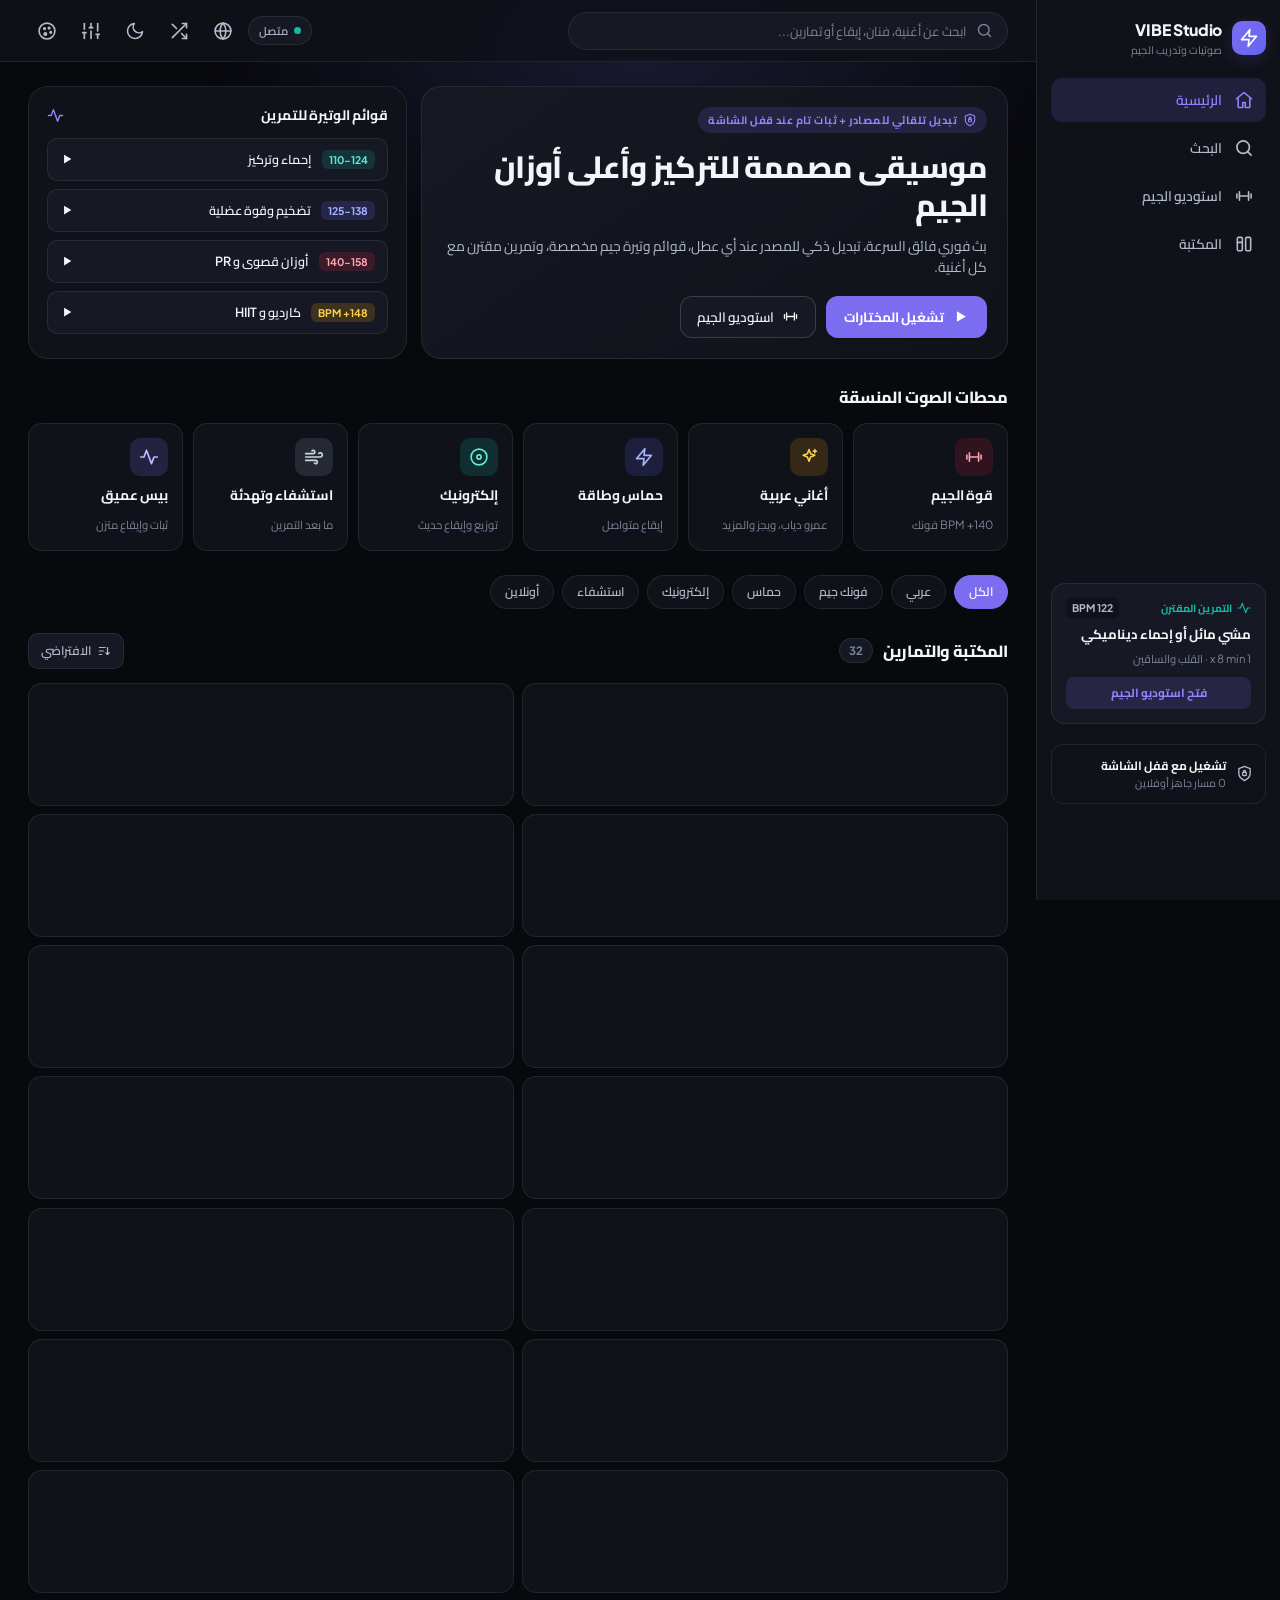
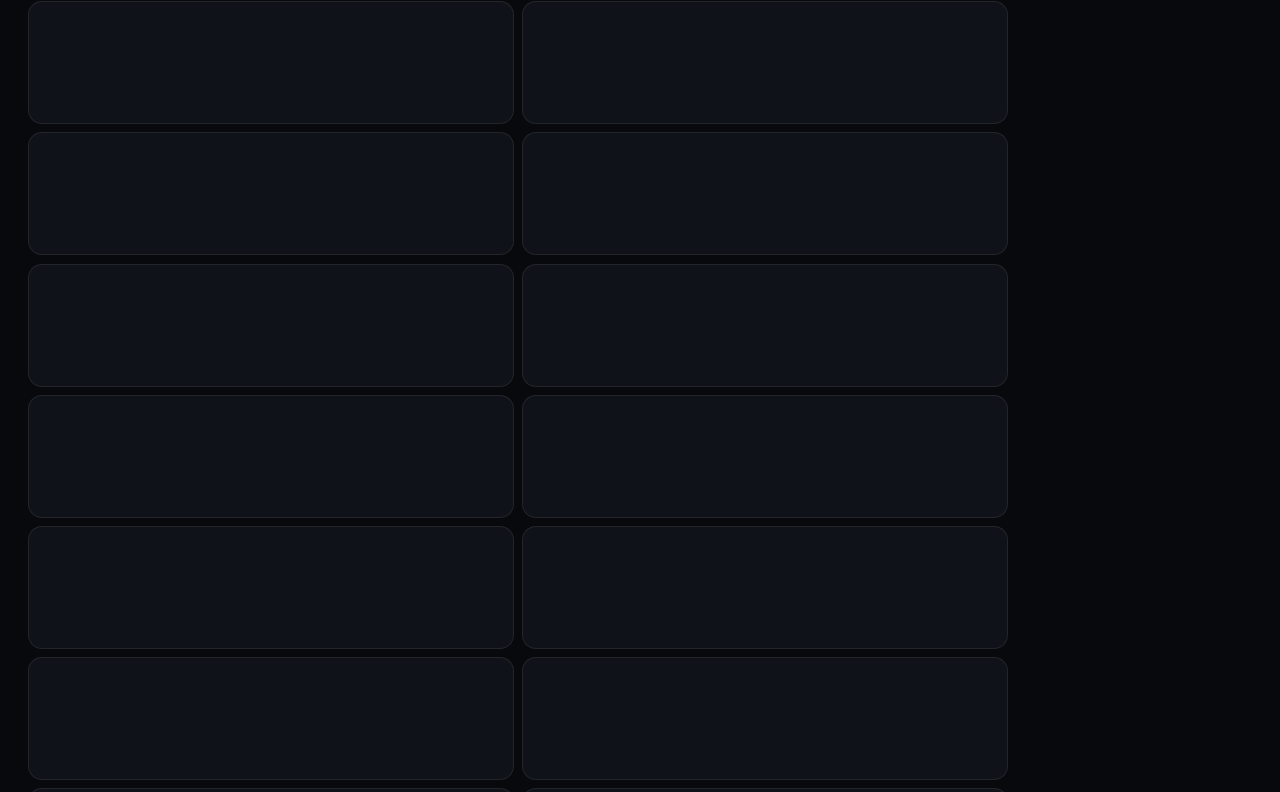
==== commit 9e4812a2: "Release VIBE Studio v10.1: Obsidian UI, multi-source failover, GitHub Pages cloud search, and Gym Te" ====
--- a/index.html
+++ b/index.html
@@ -1,1442 +1,1523 @@
 <!DOCTYPE html>
 <html lang="en" dir="ltr">
 <head>
-  <meta charset="UTF-8">
-  <meta name="viewport" content="width=device-width, initial-scale=1.0, maximum-scale=1.0, user-scalable=no, viewport-fit=cover">
-  <meta name="theme-color" content="#0a0a12">
-  <meta name="apple-mobile-web-app-capable" content="yes">
-  <meta name="apple-mobile-web-app-status-bar-style" content="black-translucent">
-  <meta name="description" content="VIBE 2.0 — Ultra-fast music player with Gym Mode, online streaming & zero-delay gapless playback">
-
-  <title>VIBE 2.0 — Music & Gym Player</title>
-
-  <!-- Preconnect Fonts & CDNs -->
-  <link rel="preconnect" href="https://fonts.googleapis.com">
-  <link rel="preconnect" href="https://fonts.gstatic.com" crossorigin>
-  <link href="https://fonts.googleapis.com/css2?family=Plus+Jakarta+Sans:wght@400;500;600;700;800&family=Cairo:wght@500;700;800&display=swap" rel="stylesheet">
-
-  <!-- Manifest for PWA -->
-  <link rel="manifest" href="manifest.json">
-
-  <!-- Stylesheet -->
-  <link rel="stylesheet" href="style.css?v=9.0">
-
-  <!-- Favicon -->
-  <link rel="icon" href="data:image/svg+xml,<svg xmlns='http://www.w3.org/2000/svg' viewBox='0 0 100 100'><text y='.9em' font-size='90'>⚡</text></svg>">
-  <link rel="apple-touch-icon" href="assets/default-cover.png">
+  <meta charset="UTF-8" />
+  <meta name="viewport" content="width=device-width, initial-scale=1.0, maximum-scale=5.0, viewport-fit=cover" />
+  <meta name="color-scheme" content="dark" />
+  <meta name="theme-color" content="#08090d" />
+  <meta name="apple-mobile-web-app-capable" content="yes" />
+  <meta name="apple-mobile-web-app-status-bar-style" content="black-translucent" />
+  <title>VIBE Studio — Music &amp; Gym Performance Player</title>
+  <link rel="manifest" href="manifest.json" />
+  <link rel="preconnect" href="https://fonts.googleapis.com" />
+  <link rel="preconnect" href="https://fonts.gstatic.com" crossorigin />
+  <link href="https://fonts.googleapis.com/css2?family=Cairo:wght@400;600;700;800&family=Plus+Jakarta+Sans:wght@400;500;600;700;800&display=swap" rel="stylesheet" />
+  <link rel="stylesheet" href="style.css" />
+  <script src="assets/hls.min.js" defer></script>
+  <script src="assets/qrcode.min.js" defer></script>
+  <link rel="icon" type="image/svg+xml" href="data:image/svg+xml,%3Csvg xmlns='http://www.w3.org/2000/svg' viewBox='0 0 24 24' fill='none' stroke='%237c6cf0' stroke-width='2.2' stroke-linecap='round' stroke-linejoin='round'%3E%3Cpolygon points='13 2 3 14 12 14 11 22 21 10 12 10 13 2'/%3E%3C/svg%3E" />
 </head>
-<body>
-      <!-- ==================== HIGH-PRECISION SVG VECTOR SPRITE (Symbols with viewBox & Protected Styles) ==================== -->
-  <svg id="vibe-svg-sprite" style="display:none;" xmlns="http://www.w3.org/2000/svg">
+<body data-theme="midnight">
+
+  <!-- Unified Vector SVG Icon Sprite (24x24, Crisp Strokes, Zero Emojis) -->
+  <svg id="vibe-svg-sprite" xmlns="http://www.w3.org/2000/svg" aria-hidden="true" style="position:absolute;width:0;height:0;overflow:hidden;pointer-events:none;">
     <defs>
-      <!-- Core Playback Controls (Round-capped, optically balanced) -->
-      <symbol id="icon-play" viewBox="0 0 24 24">
-        <path d="M8 5.14v13.72a1 1 0 0 0 1.5.86l11-6.86a1 1 0 0 0 0-1.72l-11-6.86A1 1 0 0 0 8 5.14z" fill="currentColor" stroke="none" style="fill:currentColor;stroke:none;"></path>
-      </symbol>
-      <symbol id="icon-pause" viewBox="0 0 24 24">
-        <rect x="6" y="4" width="4" height="16" rx="2" fill="currentColor" stroke="none" style="fill:currentColor;stroke:none;"></rect>
-        <rect x="14" y="4" width="4" height="16" rx="2" fill="currentColor" stroke="none" style="fill:currentColor;stroke:none;"></rect>
-      </symbol>
-      <symbol id="icon-prev" viewBox="0 0 24 24">
-        <polygon points="19 18 9 12 19 6 19 18" fill="currentColor" stroke="none" stroke-linejoin="round" style="fill:currentColor;stroke:none;"></polygon>
-        <line x1="5" y1="6" x2="5" y2="18" fill="none" stroke="currentColor" stroke-width="2.2" stroke-linecap="round" style="fill:none;stroke:currentColor;stroke-width:2.2;"></line>
-      </symbol>
-      <symbol id="icon-next" viewBox="0 0 24 24">
-        <polygon points="5 6 15 12 5 18 5 6" fill="currentColor" stroke="none" stroke-linejoin="round" style="fill:currentColor;stroke:none;"></polygon>
-        <line x1="19" y1="6" x2="19" y2="18" fill="none" stroke="currentColor" stroke-width="2.2" stroke-linecap="round" style="fill:none;stroke:currentColor;stroke-width:2.2;"></line>
-      </symbol>
-      <symbol id="icon-shuffle" viewBox="0 0 24 24">
-        <polyline points="16 3 21 3 21 8" fill="none" stroke="currentColor" stroke-width="2" stroke-linecap="round" stroke-linejoin="round" style="fill:none;stroke:currentColor;stroke-width:2;"></polyline>
-        <line x1="4" y1="20" x2="21" y2="3" fill="none" stroke="currentColor" stroke-width="2" stroke-linecap="round" style="fill:none;stroke:currentColor;stroke-width:2;"></line>
-        <polyline points="21 16 21 21 16 21" fill="none" stroke="currentColor" stroke-width="2" stroke-linecap="round" stroke-linejoin="round" style="fill:none;stroke:currentColor;stroke-width:2;"></polyline>
-        <line x1="15" y1="15" x2="21" y2="21" fill="none" stroke="currentColor" stroke-width="2" stroke-linecap="round" style="fill:none;stroke:currentColor;stroke-width:2;"></line>
-        <line x1="4" y1="4" x2="9" y2="9" fill="none" stroke="currentColor" stroke-width="2" stroke-linecap="round" style="fill:none;stroke:currentColor;stroke-width:2;"></line>
-      </symbol>
-      <symbol id="icon-repeat" viewBox="0 0 24 24">
-        <polyline points="17 2 21 6 17 10" fill="none" stroke="currentColor" stroke-width="2" stroke-linecap="round" stroke-linejoin="round" style="fill:none;stroke:currentColor;stroke-width:2;"></polyline>
-        <path d="M3 11V9a4 4 0 0 1 4-4h14" fill="none" stroke="currentColor" stroke-width="2" stroke-linecap="round" style="fill:none;stroke:currentColor;stroke-width:2;"></path>
-        <polyline points="7 22 3 18 7 14" fill="none" stroke="currentColor" stroke-width="2" stroke-linecap="round" stroke-linejoin="round" style="fill:none;stroke:currentColor;stroke-width:2;"></polyline>
-        <path d="M21 13v2a4 4 0 0 1-4 4H3" fill="none" stroke="currentColor" stroke-width="2" stroke-linecap="round" style="fill:none;stroke:currentColor;stroke-width:2;"></path>
-      </symbol>
-      <symbol id="icon-repeat-one" viewBox="0 0 24 24">
-        <polyline points="17 2 21 6 17 10" fill="none" stroke="currentColor" stroke-width="2" stroke-linecap="round" stroke-linejoin="round" style="fill:none;stroke:currentColor;stroke-width:2;"></polyline>
-        <path d="M3 11V9a4 4 0 0 1 4-4h14" fill="none" stroke="currentColor" stroke-width="2" stroke-linecap="round" style="fill:none;stroke:currentColor;stroke-width:2;"></path>
-        <polyline points="7 22 3 18 7 14" fill="none" stroke="currentColor" stroke-width="2" stroke-linecap="round" stroke-linejoin="round" style="fill:none;stroke:currentColor;stroke-width:2;"></polyline>
-        <path d="M21 13v2a4 4 0 0 1-4 4H3" fill="none" stroke="currentColor" stroke-width="2" stroke-linecap="round" style="fill:none;stroke:currentColor;stroke-width:2;"></path>
-        <path d="M11 10h1v4" fill="none" stroke="currentColor" stroke-width="2" stroke-linecap="round" style="fill:none;stroke:currentColor;stroke-width:2;"></path>
-      </symbol>
-      <symbol id="icon-undo" viewBox="0 0 24 24">
-        <path d="M3 12a9 9 0 1 0 9-9 9.75 9.75 0 0 0-6.74 2.74L3 8" fill="none" stroke="currentColor" stroke-width="2" stroke-linecap="round" stroke-linejoin="round" style="fill:none;stroke:currentColor;stroke-width:2;"></path>
-        <polyline points="3 3 3 8 8 8" fill="none" stroke="currentColor" stroke-width="2" stroke-linecap="round" stroke-linejoin="round" style="fill:none;stroke:currentColor;stroke-width:2;"></polyline>
-      </symbol>
-      <symbol id="icon-redo" viewBox="0 0 24 24">
-        <path d="M21 12a9 9 0 1 1-9-9 9.75 9.75 0 0 1 6.74 2.74L21 8" fill="none" stroke="currentColor" stroke-width="2" stroke-linecap="round" stroke-linejoin="round" style="fill:none;stroke:currentColor;stroke-width:2;"></path>
-        <polyline points="21 3 21 8 16 8" fill="none" stroke="currentColor" stroke-width="2" stroke-linecap="round" stroke-linejoin="round" style="fill:none;stroke:currentColor;stroke-width:2;"></polyline>
-      </symbol>
-
-      <!-- Hearts & Favorites -->
-      <symbol id="icon-heart-outline" viewBox="0 0 24 24">
-        <path d="M20.84 4.61a5.5 5.5 0 0 0-7.78 0L12 5.67l-1.06-1.06a5.5 5.5 0 0 0-7.78 7.78l1.06 1.06L12 21.23l7.78-7.78 1.06-1.06a5.5 5.5 0 0 0 0-7.78z" fill="none" stroke="currentColor" stroke-width="1.8" stroke-linecap="round" stroke-linejoin="round" style="fill:none;stroke:currentColor;stroke-width:1.8;"></path>
-      </symbol>
-      <symbol id="icon-heart-solid" viewBox="0 0 24 24">
-        <path d="M20.84 4.61a5.5 5.5 0 0 0-7.78 0L12 5.67l-1.06-1.06a5.5 5.5 0 0 0-7.78 7.78l1.06 1.06L12 21.23l7.78-7.78 1.06-1.06a5.5 5.5 0 0 0 0-7.78z" fill="currentColor" stroke="none" style="fill:currentColor;stroke:none;"></path>
-      </symbol>
-
-      <!-- Audio / Volume / EQ -->
-      <symbol id="icon-volume-high" viewBox="0 0 24 24">
-        <polygon points="11 5 6 9 2 9 2 15 6 15 11 19 11 5" fill="currentColor" stroke="none" stroke-linejoin="round" style="fill:currentColor;stroke:none;"></polygon>
-        <path d="M15.5 8.5a5 5 0 0 1 0 7" fill="none" stroke="currentColor" stroke-width="1.8" stroke-linecap="round" style="fill:none;stroke:currentColor;stroke-width:1.8;"></path>
-        <path d="M19 5a9 9 0 0 1 0 14" fill="none" stroke="currentColor" stroke-width="1.8" stroke-linecap="round" style="fill:none;stroke:currentColor;stroke-width:1.8;"></path>
-      </symbol>
-      <symbol id="icon-volume-mute" viewBox="0 0 24 24">
-        <polygon points="11 5 6 9 2 9 2 15 6 15 11 19 11 5" fill="currentColor" stroke="none" stroke-linejoin="round" style="fill:currentColor;stroke:none;"></polygon>
-        <line x1="22" y1="9" x2="16" y2="15" fill="none" stroke="currentColor" stroke-width="2" stroke-linecap="round" style="fill:none;stroke:currentColor;stroke-width:2;"></line>
-        <line x1="16" y1="9" x2="22" y2="15" fill="none" stroke="currentColor" stroke-width="2" stroke-linecap="round" style="fill:none;stroke:currentColor;stroke-width:2;"></line>
-      </symbol>
-      <symbol id="icon-headphones" viewBox="0 0 24 24">
-        <path d="M3 18v-6a9 9 0 0 1 18 0v6" fill="none" stroke="currentColor" stroke-width="1.8" stroke-linecap="round" style="fill:none;stroke:currentColor;stroke-width:1.8;"></path>
-        <path d="M21 19a2 2 0 0 1-2 2h-1a2 2 0 0 1-2-2v-3a2 2 0 0 1 2-2h3zM3 19a2 2 0 0 0 2 2h1a2 2 0 0 0 2-2v-3a2 2 0 0 0-2-2H3z" fill="currentColor" stroke="none" style="fill:currentColor;stroke:none;"></path>
-      </symbol>
-      <symbol id="icon-eq" viewBox="0 0 24 24">
-        <line x1="4" y1="21" x2="4" y2="14" fill="none" stroke="currentColor" stroke-width="2" stroke-linecap="round" style="fill:none;stroke:currentColor;stroke-width:2;"></line>
-        <line x1="4" y1="10" x2="4" y2="3" fill="none" stroke="currentColor" stroke-width="2" stroke-linecap="round" style="fill:none;stroke:currentColor;stroke-width:2;"></line>
-        <line x1="12" y1="21" x2="12" y2="12" fill="none" stroke="currentColor" stroke-width="2" stroke-linecap="round" style="fill:none;stroke:currentColor;stroke-width:2;"></line>
-        <line x1="12" y1="8" x2="12" y2="3" fill="none" stroke="currentColor" stroke-width="2" stroke-linecap="round" style="fill:none;stroke:currentColor;stroke-width:2;"></line>
-        <line x1="20" y1="21" x2="20" y2="16" fill="none" stroke="currentColor" stroke-width="2" stroke-linecap="round" style="fill:none;stroke:currentColor;stroke-width:2;"></line>
-        <line x1="20" y1="12" x2="20" y2="3" fill="none" stroke="currentColor" stroke-width="2" stroke-linecap="round" style="fill:none;stroke:currentColor;stroke-width:2;"></line>
-        <circle cx="4" cy="12" r="2.2" fill="currentColor" stroke="none" style="fill:currentColor;stroke:none;"></circle>
-        <circle cx="12" cy="10" r="2.2" fill="currentColor" stroke="none" style="fill:currentColor;stroke:none;"></circle>
-        <circle cx="20" cy="14" r="2.2" fill="currentColor" stroke="none" style="fill:currentColor;stroke:none;"></circle>
-      </symbol>
-
-      <!-- Navigation & Tabs -->
-      <symbol id="icon-home" viewBox="0 0 24 24">
-        <path d="M3 10l9-7 9 7v10a2 2 0 0 1-2 2H5a2 2 0 0 1-2-2z" fill="none" stroke="currentColor" stroke-width="1.8" stroke-linecap="round" stroke-linejoin="round" style="fill:none;stroke:currentColor;stroke-width:1.8;"></path>
-        <polyline points="9 22 9 12 15 12 15 22" fill="none" stroke="currentColor" stroke-width="1.8" stroke-linecap="round" stroke-linejoin="round" style="fill:none;stroke:currentColor;stroke-width:1.8;"></polyline>
-      </symbol>
-      <symbol id="icon-search" viewBox="0 0 24 24">
-        <circle cx="10.5" cy="10.5" r="7" fill="none" stroke="currentColor" stroke-width="2" style="fill:none;stroke:currentColor;stroke-width:2;"></circle>
-        <line x1="21" y1="21" x2="15.5" y2="15.5" fill="none" stroke="currentColor" stroke-width="2.2" stroke-linecap="round" style="fill:none;stroke:currentColor;stroke-width:2.2;"></line>
-      </symbol>
-      <symbol id="icon-library" viewBox="0 0 24 24">
-        <path d="M4 19.5A2.5 2.5 0 0 1 6.5 17H20" fill="none" stroke="currentColor" stroke-width="1.8" stroke-linecap="round" style="fill:none;stroke:currentColor;stroke-width:1.8;"></path>
-        <path d="M6.5 2H20v20H6.5A2.5 2.5 0 0 1 4 19.5v-15A2.5 2.5 0 0 1 6.5 2z" fill="none" stroke="currentColor" stroke-width="1.8" stroke-linecap="round" style="fill:none;stroke:currentColor;stroke-width:1.8;"></path>
-      </symbol>
-      <symbol id="icon-gym" viewBox="0 0 24 24">
-        <path d="M6 5v14M18 5v14M2 9v6M22 9v6M6 12h12" fill="none" stroke="currentColor" stroke-width="2.2" stroke-linecap="round" style="fill:none;stroke:currentColor;stroke-width:2.2;"></path>
-      </symbol>
-      <symbol id="icon-zap" viewBox="0 0 24 24">
-        <polygon points="13 2 4 13 11 13 10 22 20 10 13 10 13 2" fill="currentColor" stroke="none" stroke-linejoin="round" style="fill:currentColor;stroke:none;"></polygon>
-      </symbol>
-      <symbol id="icon-clock" viewBox="0 0 24 24">
-        <circle cx="12" cy="12" r="9.5" fill="none" stroke="currentColor" stroke-width="1.8" style="fill:none;stroke:currentColor;stroke-width:1.8;"></circle>
-        <polyline points="12 6 12 12 16 14" fill="none" stroke="currentColor" stroke-width="1.8" stroke-linecap="round" style="fill:none;stroke:currentColor;stroke-width:1.8;"></polyline>
-      </symbol>
-      <symbol id="icon-globe" viewBox="0 0 24 24">
-        <circle cx="12" cy="12" r="9.5" fill="none" stroke="currentColor" stroke-width="1.8" style="fill:none;stroke:currentColor;stroke-width:1.8;"></circle>
-        <line x1="2.5" y1="12" x2="21.5" y2="12" fill="none" stroke="currentColor" stroke-width="1.8" stroke-linecap="round" style="fill:none;stroke:currentColor;stroke-width:1.8;"></line>
-        <path d="M12 2.5a15.3 15.3 0 0 1 4 9.5 15.3 15.3 0 0 1-4 9.5 15.3 15.3 0 0 1-4-9.5 15.3 15.3 0 0 1 4-9.5z" fill="none" stroke="currentColor" stroke-width="1.8" style="fill:none;stroke:currentColor;stroke-width:1.8;"></path>
-      </symbol>
-      <symbol id="icon-palette" viewBox="0 0 24 24">
-        <path d="M12 3C7 3 3 7 3 12c0 4.5 3.5 8 8 8 .8 0 1.5-.7 1.5-1.5 0-.4-.2-.8-.4-1.1-.3-.3-.4-.7-.4-1.1 0-.8.7-1.5 1.5-1.5H16c3.3 0 6-2.7 6-6 0-4.5-4-8-10-8z" fill="none" stroke="currentColor" stroke-width="1.8" stroke-linecap="round" stroke-linejoin="round" style="fill:none;stroke:currentColor;stroke-width:1.8;"></path>
-        <circle cx="7.5" cy="11.5" r="1.2" fill="currentColor" stroke="none" style="fill:currentColor;stroke:none;"></circle>
-        <circle cx="9.5" cy="7.5" r="1.2" fill="currentColor" stroke="none" style="fill:currentColor;stroke:none;"></circle>
-        <circle cx="14.5" cy="7.5" r="1.2" fill="currentColor" stroke="none" style="fill:currentColor;stroke:none;"></circle>
-        <circle cx="16.5" cy="11.5" r="1.2" fill="currentColor" stroke="none" style="fill:currentColor;stroke:none;"></circle>
-      </symbol>
-
-      <!-- Mood & Categories -->
-      <symbol id="icon-moon" viewBox="0 0 24 24">
-        <path d="M21 12.79A9 9 0 1 1 11.21 3 7 7 0 0 0 21 12.79z" fill="none" stroke="currentColor" stroke-width="1.8" stroke-linecap="round" stroke-linejoin="round" style="fill:none;stroke:currentColor;stroke-width:1.8;"></path>
-      </symbol>
-      <symbol id="icon-flame" viewBox="0 0 24 24">
-        <path d="M8.5 14.5A2.5 2.5 0 0 0 11 12c0-1.38-.5-2-1-3-1.072-2.143-.224-4.054 2-6 .5 2.5 2 4.9 4 6.5 2 1.6 3 3.5 3 5.5a7 7 0 1 1-14 0c0-1.153.433-2.294 1-3a2.5 2.5 0 0 0 2.5 2.5z" fill="none" stroke="currentColor" stroke-width="1.8" stroke-linecap="round" stroke-linejoin="round" style="fill:none;stroke:currentColor;stroke-width:1.8;"></path>
-      </symbol>
-      <symbol id="icon-coffee" viewBox="0 0 24 24">
-        <path d="M18 8h1a4 4 0 0 1 0 8h-1M2 8h16v9a4 4 0 0 1-4 4H6a4 4 0 0 1-4-4V8zM6 1v3M10 1v3M14 1v3" fill="none" stroke="currentColor" stroke-width="1.8" stroke-linecap="round" style="fill:none;stroke:currentColor;stroke-width:1.8;"></path>
-      </symbol>
-      <symbol id="icon-gamepad" viewBox="0 0 24 24">
-        <line x1="6" y1="12" x2="10" y2="12" fill="none" stroke="currentColor" stroke-width="2" stroke-linecap="round" style="fill:none;stroke:currentColor;stroke-width:2;"></line>
-        <line x1="8" y1="10" x2="8" y2="14" fill="none" stroke="currentColor" stroke-width="2" stroke-linecap="round" style="fill:none;stroke:currentColor;stroke-width:2;"></line>
-        <circle cx="15" cy="13" r="1.1" fill="currentColor" stroke="none" style="fill:currentColor;stroke:none;"></circle>
-        <circle cx="18" cy="11" r="1.1" fill="currentColor" stroke="none" style="fill:currentColor;stroke:none;"></circle>
-        <rect x="2" y="6" width="20" height="12" rx="6" fill="none" stroke="currentColor" stroke-width="1.8" style="fill:none;stroke:currentColor;stroke-width:1.8;"></rect>
-      </symbol>
-      <symbol id="icon-sparkles" viewBox="0 0 24 24">
-        <path d="M12 2l2.4 5.6L20 10l-5.6 2.4L12 18l-2.4-5.6L4 10l5.6-2.4L12 2z" fill="currentColor" stroke="none" style="fill:currentColor;stroke:none;"></path>
-        <path d="M19 15l1 2.2 2.2 1-2.2 1-1 2.2-1-2.2-2.2-1 2.2-1 1-2.2z" fill="currentColor" stroke="none" style="fill:currentColor;stroke:none;"></path>
-      </symbol>
-      <symbol id="icon-music" viewBox="0 0 24 24">
-        <path d="M9 18V5l12-2v13" fill="none" stroke="currentColor" stroke-width="1.8" stroke-linecap="round" stroke-linejoin="round" style="fill:none;stroke:currentColor;stroke-width:1.8;"></path>
-        <circle cx="6" cy="18" r="3" fill="currentColor" stroke="none" style="fill:currentColor;stroke:none;"></circle>
-        <circle cx="18" cy="16" r="3" fill="currentColor" stroke="none" style="fill:currentColor;stroke:none;"></circle>
-      </symbol>
-
-      <!-- Utility / Actions -->
-      <symbol id="icon-download" viewBox="0 0 24 24">
-        <path d="M21 15v4a2 2 0 0 1-2 2H5a2 2 0 0 1-2-2v-4" fill="none" stroke="currentColor" stroke-width="1.8" stroke-linecap="round" stroke-linejoin="round" style="fill:none;stroke:currentColor;stroke-width:1.8;"></path>
-        <polyline points="7 10 12 15 17 10" fill="none" stroke="currentColor" stroke-width="1.8" stroke-linecap="round" stroke-linejoin="round" style="fill:none;stroke:currentColor;stroke-width:1.8;"></polyline>
-        <line x1="12" y1="15" x2="12" y2="3" fill="none" stroke="currentColor" stroke-width="1.8" stroke-linecap="round" style="fill:none;stroke:currentColor;stroke-width:1.8;"></line>
-      </symbol>
-      <symbol id="icon-check" viewBox="0 0 24 24">
-        <polyline points="20 6 9 17 4 12" fill="none" stroke="currentColor" stroke-width="2.2" stroke-linecap="round" stroke-linejoin="round" style="fill:none;stroke:currentColor;stroke-width:2.2;"></polyline>
-      </symbol>
-      <symbol id="icon-plus" viewBox="0 0 24 24">
-        <line x1="12" y1="5" x2="12" y2="19" fill="none" stroke="currentColor" stroke-width="2" stroke-linecap="round" style="fill:none;stroke:currentColor;stroke-width:2;"></line>
-        <line x1="5" y1="12" x2="19" y2="12" fill="none" stroke="currentColor" stroke-width="2" stroke-linecap="round" style="fill:none;stroke:currentColor;stroke-width:2;"></line>
-      </symbol>
-      <symbol id="icon-close" viewBox="0 0 24 24">
-        <line x1="18" y1="6" x2="6" y2="18" fill="none" stroke="currentColor" stroke-width="2" stroke-linecap="round" style="fill:none;stroke:currentColor;stroke-width:2;"></line>
-        <line x1="6" y1="6" x2="18" y2="18" fill="none" stroke="currentColor" stroke-width="2" stroke-linecap="round" style="fill:none;stroke:currentColor;stroke-width:2;"></line>
-      </symbol>
-      <symbol id="icon-more" viewBox="0 0 24 24">
-        <circle cx="12" cy="12" r="1.8" fill="currentColor" stroke="none" style="fill:currentColor;stroke:none;"></circle>
-        <circle cx="19" cy="12" r="1.8" fill="currentColor" stroke="none" style="fill:currentColor;stroke:none;"></circle>
-        <circle cx="5" cy="12" r="1.8" fill="currentColor" stroke="none" style="fill:currentColor;stroke:none;"></circle>
-      </symbol>
-      <symbol id="icon-chevron-down" viewBox="0 0 24 24">
-        <polyline points="6 9 12 15 18 9" fill="none" stroke="currentColor" stroke-width="2" stroke-linecap="round" stroke-linejoin="round" style="fill:none;stroke:currentColor;stroke-width:2;"></polyline>
-      </symbol>
-      <symbol id="icon-folder" viewBox="0 0 24 24">
-        <path d="M22 19a2 2 0 0 1-2 2H4a2 2 0 0 1-2-2V5a2 2 0 0 1 2-2h5l2 3h9a2 2 0 0 1 2 2z" fill="none" stroke="currentColor" stroke-width="1.8" stroke-linecap="round" stroke-linejoin="round" style="fill:none;stroke:currentColor;stroke-width:1.8;"></path>
-      </symbol>
-      <symbol id="icon-share" viewBox="0 0 24 24">
-        <circle cx="18" cy="5" r="3" fill="none" stroke="currentColor" stroke-width="1.8" style="fill:none;stroke:currentColor;stroke-width:1.8;"></circle>
-        <circle cx="6" cy="12" r="3" fill="none" stroke="currentColor" stroke-width="1.8" style="fill:none;stroke:currentColor;stroke-width:1.8;"></circle>
-        <circle cx="18" cy="19" r="3" fill="none" stroke="currentColor" stroke-width="1.8" style="fill:none;stroke:currentColor;stroke-width:1.8;"></circle>
-        <line x1="8.59" y1="13.51" x2="15.42" y2="17.49" fill="none" stroke="currentColor" stroke-width="1.8" style="fill:none;stroke:currentColor;stroke-width:1.8;"></line>
-        <line x1="15.41" y1="6.51" x2="8.59" y2="10.49" fill="none" stroke="currentColor" stroke-width="1.8" style="fill:none;stroke:currentColor;stroke-width:1.8;"></line>
-      </symbol>
-      <symbol id="icon-link" viewBox="0 0 24 24">
-        <path d="M10 13a5 5 0 0 0 7.54.54l3-3a5 5 0 0 0-7.07-7.07l-1.72 1.71" fill="none" stroke="currentColor" stroke-width="1.8" stroke-linecap="round" stroke-linejoin="round" style="fill:none;stroke:currentColor;stroke-width:1.8;"></path>
-        <path d="M14 11a5 5 0 0 0-7.54-.54l-3 3a5 5 0 0 0 7.07 7.07l1.71-1.71" fill="none" stroke="currentColor" stroke-width="1.8" stroke-linecap="round" stroke-linejoin="round" style="fill:none;stroke:currentColor;stroke-width:1.8;"></path>
-      </symbol>
-      <symbol id="icon-trash" viewBox="0 0 24 24">
-        <polyline points="3 6 5 6 21 6" fill="none" stroke="currentColor" stroke-width="1.8" stroke-linecap="round" stroke-linejoin="round" style="fill:none;stroke:currentColor;stroke-width:1.8;"></polyline>
-        <path d="M19 6v14a2 2 0 0 1-2 2H7a2 2 0 0 1-2-2V6m3 0V4a2 2 0 0 1 2-2h4a2 2 0 0 1 2 2v2" fill="none" stroke="currentColor" stroke-width="1.8" stroke-linecap="round" stroke-linejoin="round" style="fill:none;stroke:currentColor;stroke-width:1.8;"></path>
-      </symbol>
-      <symbol id="icon-eye" viewBox="0 0 24 24">
-        <path d="M1 12s4-8 11-8 11 8 11 8-4 8-11 8-11-8-11-8z" fill="none" stroke="currentColor" stroke-width="1.8" stroke-linecap="round" stroke-linejoin="round" style="fill:none;stroke:currentColor;stroke-width:1.8;"></path>
-        <circle cx="12" cy="12" r="3" fill="none" stroke="currentColor" stroke-width="1.8" style="fill:none;stroke:currentColor;stroke-width:1.8;"></circle>
-      </symbol>
-      <symbol id="icon-mic" viewBox="0 0 24 24">
-        <path d="M12 1a3 3 0 0 0-3 3v8a3 3 0 0 0 6 0V4a3 3 0 0 0-3-3z" fill="none" stroke="currentColor" stroke-width="1.8" stroke-linecap="round" stroke-linejoin="round" style="fill:none;stroke:currentColor;stroke-width:1.8;"></path>
-        <path d="M19 10v2a7 7 0 0 1-14 0v-2" fill="none" stroke="currentColor" stroke-width="1.8" stroke-linecap="round" stroke-linejoin="round" style="fill:none;stroke:currentColor;stroke-width:1.8;"></path>
-        <line x1="12" y1="19" x2="12" y2="23" fill="none" stroke="currentColor" stroke-width="1.8" stroke-linecap="round" style="fill:none;stroke:currentColor;stroke-width:1.8;"></line>
-        <line x1="8" y1="23" x2="16" y2="23" fill="none" stroke="currentColor" stroke-width="1.8" stroke-linecap="round" style="fill:none;stroke:currentColor;stroke-width:1.8;"></line>
-      </symbol>
-      <symbol id="icon-bell" viewBox="0 0 24 24">
-        <path d="M18 8A6 6 0 0 0 6 8c0 7-3 9-3 9h18s-3-2-3-9" fill="none" stroke="currentColor" stroke-width="1.8" stroke-linecap="round" stroke-linejoin="round" style="fill:none;stroke:currentColor;stroke-width:1.8;"></path>
-        <path d="M13.73 21a2 2 0 0 1-3.46 0" fill="none" stroke="currentColor" stroke-width="1.8" stroke-linecap="round" stroke-linejoin="round" style="fill:none;stroke:currentColor;stroke-width:1.8;"></path>
-      </symbol>
-      <symbol id="icon-edit" viewBox="0 0 24 24">
-        <path d="M11 4H4a2 2 0 0 0-2 2v14a2 2 0 0 0 2 2h14a2 2 0 0 0 2-2v-7" fill="none" stroke="currentColor" stroke-width="1.8" stroke-linecap="round" stroke-linejoin="round" style="fill:none;stroke:currentColor;stroke-width:1.8;"></path>
-        <path d="M18.5 2.5a2.121 2.121 0 0 1 3 3L12 15l-4 1 1-4 9.5-9.5z" fill="none" stroke="currentColor" stroke-width="1.8" stroke-linecap="round" stroke-linejoin="round" style="fill:none;stroke:currentColor;stroke-width:1.8;"></path>
+      <symbol id="icon-bolt" viewBox="0 0 24 24" fill="none" stroke="currentColor" stroke-width="2" stroke-linecap="round" stroke-linejoin="round">
+        <polygon points="13 2 3 14 12 14 11 22 21 10 12 10 13 2"></polygon>
+      </symbol>
+      <symbol id="icon-home" viewBox="0 0 24 24" fill="none" stroke="currentColor" stroke-width="1.9" stroke-linecap="round" stroke-linejoin="round">
+        <path d="M3 10.5L12 3l9 7.5"></path>
+        <path d="M5 9.5V20a1 1 0 0 0 1 1h4.5v-6h3V21H18a1 1 0 0 0 1-1V9.5"></path>
+      </symbol>
+      <symbol id="icon-search" viewBox="0 0 24 24" fill="none" stroke="currentColor" stroke-width="2" stroke-linecap="round" stroke-linejoin="round">
+        <circle cx="11" cy="11" r="7.5"></circle>
+        <line x1="20.5" y1="20.5" x2="16.35" y2="16.35"></line>
+      </symbol>
+      <symbol id="icon-library" viewBox="0 0 24 24" fill="none" stroke="currentColor" stroke-width="1.9" stroke-linecap="round" stroke-linejoin="round">
+        <rect x="4" y="4" width="6" height="16" rx="1.5"></rect>
+        <rect x="14" y="4" width="6" height="16" rx="1.5"></rect>
+        <line x1="4" y1="10" x2="10" y2="10"></line>
+      </symbol>
+      <symbol id="icon-gym" viewBox="0 0 24 24" fill="none" stroke="currentColor" stroke-width="1.9" stroke-linecap="round" stroke-linejoin="round">
+        <path d="M6.5 7v10"></path>
+        <path d="M17.5 7v10"></path>
+        <path d="M3.5 9.5v5"></path>
+        <path d="M20.5 9.5v5"></path>
+        <line x1="6.5" y1="12" x2="17.5" y2="12"></line>
+      </symbol>
+      <symbol id="icon-play" viewBox="0 0 24 24" fill="currentColor" stroke="none">
+        <polygon points="7,4.5 19.5,12 7,19.5"></polygon>
+      </symbol>
+      <symbol id="icon-pause" viewBox="0 0 24 24" fill="currentColor" stroke="none">
+        <rect x="6" y="4.5" width="4.2" height="15" rx="1.2"></rect>
+        <rect x="13.8" y="4.5" width="4.2" height="15" rx="1.2"></rect>
+      </symbol>
+      <symbol id="icon-next" viewBox="0 0 24 24" fill="currentColor" stroke="none">
+        <polygon points="5,5 15,12 5,19"></polygon>
+        <rect x="17" y="5" width="2.4" height="14" rx="1"></rect>
+      </symbol>
+      <symbol id="icon-prev" viewBox="0 0 24 24" fill="currentColor" stroke="none">
+        <rect x="4.6" y="5" width="2.4" height="14" rx="1"></rect>
+        <polygon points="19,5 9,12 19,19"></polygon>
+      </symbol>
+      <symbol id="icon-skip-back" viewBox="0 0 24 24" fill="none" stroke="currentColor" stroke-width="2" stroke-linecap="round" stroke-linejoin="round">
+        <path d="M3 12a9 9 0 1 0 3-6.7L3 8"></path>
+        <polyline points="3 3 3 8 8 8"></polyline>
+        <path d="M12 9v4l2.5 1.5"></path>
+      </symbol>
+      <symbol id="icon-skip-fwd" viewBox="0 0 24 24" fill="none" stroke="currentColor" stroke-width="2" stroke-linecap="round" stroke-linejoin="round">
+        <path d="M21 12a9 9 0 1 1-3-6.7L21 8"></path>
+        <polyline points="21 3 21 8 16 8"></polyline>
+        <path d="M12 9v4l2.5 1.5"></path>
+      </symbol>
+      <symbol id="icon-shuffle" viewBox="0 0 24 24" fill="none" stroke="currentColor" stroke-width="2" stroke-linecap="round" stroke-linejoin="round">
+        <polyline points="16 3 21 3 21 8"></polyline>
+        <line x1="4" y1="20" x2="21" y2="3"></line>
+        <polyline points="21 16 21 21 16 21"></polyline>
+        <line x1="15" y1="15" x2="21" y2="21"></line>
+        <line x1="4" y1="4" x2="9" y2="9"></line>
+      </symbol>
+      <symbol id="icon-repeat" viewBox="0 0 24 24" fill="none" stroke="currentColor" stroke-width="2" stroke-linecap="round" stroke-linejoin="round">
+        <polyline points="17 2 21 6 17 10"></polyline>
+        <path d="M3 11v-1a4 4 0 0 1 4-4h14"></path>
+        <polyline points="7 22 3 18 7 14"></polyline>
+        <path d="M21 13v1a4 4 0 0 1-4 4H3"></path>
+      </symbol>
+      <symbol id="icon-repeat-one" viewBox="0 0 24 24" fill="none" stroke="currentColor" stroke-width="2" stroke-linecap="round" stroke-linejoin="round">
+        <polyline points="17 2 21 6 17 10"></polyline>
+        <path d="M3 11v-1a4 4 0 0 1 4-4h14"></path>
+        <polyline points="7 22 3 18 7 14"></polyline>
+        <path d="M21 13v1a4 4 0 0 1-4 4H3"></path>
+        <path d="M12 9.5v5"></path>
+      </symbol>
+      <symbol id="icon-heart" viewBox="0 0 24 24" fill="none" stroke="currentColor" stroke-width="2" stroke-linecap="round" stroke-linejoin="round">
+        <path d="M20.84 4.61a5.5 5.5 0 0 0-7.78 0L12 5.67l-1.06-1.06a5.5 5.5 0 0 0-7.78 7.78l1.06 1.06L12 21.23l7.78-7.78 1.06-1.06a5.5 5.5 0 0 0 0-7.78z"></path>
+      </symbol>
+      <symbol id="icon-heart-filled" viewBox="0 0 24 24" fill="currentColor" stroke="currentColor" stroke-width="1.5" stroke-linecap="round" stroke-linejoin="round">
+        <path d="M20.84 4.61a5.5 5.5 0 0 0-7.78 0L12 5.67l-1.06-1.06a5.5 5.5 0 0 0-7.78 7.78l1.06 1.06L12 21.23l7.78-7.78 1.06-1.06a5.5 5.5 0 0 0 0-7.78z"></path>
+      </symbol>
+      <symbol id="icon-slid" viewBox="0 0 24 24" fill="none" stroke="currentColor" stroke-width="2" stroke-linecap="round" stroke-linejoin="round">
+        <line x1="4" y1="21" x2="4" y2="14"></line>
+        <line x1="4" y1="10" x2="4" y2="3"></line>
+        <line x1="12" y1="21" x2="12" y2="12"></line>
+        <line x1="12" y1="8" x2="12" y2="3"></line>
+        <line x1="20" y1="21" x2="20" y2="16"></line>
+        <line x1="20" y1="12" x2="20" y2="3"></line>
+        <line x1="2" y1="14" x2="6" y2="14"></line>
+        <line x1="10" y1="8" x2="14" y2="8"></line>
+        <line x1="18" y1="16" x2="22" y2="16"></line>
+      </symbol>
+      <symbol id="icon-queue" viewBox="0 0 24 24" fill="none" stroke="currentColor" stroke-width="2" stroke-linecap="round" stroke-linejoin="round">
+        <line x1="4" y1="6" x2="16" y2="6"></line>
+        <line x1="4" y1="12" x2="16" y2="12"></line>
+        <line x1="4" y1="18" x2="11" y2="18"></line>
+        <polygon points="15 15 21 18 15 21 15 15" fill="currentColor" stroke="none"></polygon>
+      </symbol>
+      <symbol id="icon-lyrics" viewBox="0 0 24 24" fill="none" stroke="currentColor" stroke-width="2" stroke-linecap="round" stroke-linejoin="round">
+        <path d="M12 2a3 3 0 0 0-3 3v7a3 3 0 0 0 6 0V5a3 3 0 0 0-3-3z"></path>
+        <path d="M19 10v2a7 7 0 0 1-14 0v-2"></path>
+        <line x1="12" y1="19" x2="12" y2="22"></line>
+        <line x1="8" y1="22" x2="16" y2="22"></line>
+      </symbol>
+      <symbol id="icon-download" viewBox="0 0 24 24" fill="none" stroke="currentColor" stroke-width="2" stroke-linecap="round" stroke-linejoin="round">
+        <path d="M21 15v4a2 2 0 0 1-2 2H5a2 2 0 0 1-2-2v-4"></path>
+        <polyline points="7 10 12 15 17 10"></polyline>
+        <line x1="12" y1="15" x2="12" y2="3"></line>
+      </symbol>
+      <symbol id="icon-check-circle" viewBox="0 0 24 24" fill="none" stroke="currentColor" stroke-width="2" stroke-linecap="round" stroke-linejoin="round">
+        <circle cx="12" cy="12" r="9.5"></circle>
+        <polyline points="8.5 12.5 11 15 16 9.5"></polyline>
+      </symbol>
+      <symbol id="icon-upload" viewBox="0 0 24 24" fill="none" stroke="currentColor" stroke-width="2" stroke-linecap="round" stroke-linejoin="round">
+        <path d="M21 15v4a2 2 0 0 1-2 2H5a2 2 0 0 1-2-2v-4"></path>
+        <polyline points="17 8 12 3 7 8"></polyline>
+        <line x1="12" y1="3" x2="12" y2="15"></line>
+      </symbol>
+      <symbol id="icon-globe" viewBox="0 0 24 24" fill="none" stroke="currentColor" stroke-width="1.9" stroke-linecap="round" stroke-linejoin="round">
+        <circle cx="12" cy="12" r="9.5"></circle>
+        <line x1="2.5" y1="12" x2="21.5" y2="12"></line>
+        <path d="M12 2.5a14.5 14.5 0 0 1 0 19 14.5 14.5 0 0 1 0-19z"></path>
+      </symbol>
+      <symbol id="icon-palette" viewBox="0 0 24 24" fill="none" stroke="currentColor" stroke-width="1.9" stroke-linecap="round" stroke-linejoin="round">
+        <circle cx="12" cy="12" r="9.5"></circle>
+        <circle cx="9" cy="9" r="1" fill="currentColor"></circle>
+        <circle cx="14.5" cy="8.5" r="1" fill="currentColor"></circle>
+        <circle cx="16.5" cy="13.5" r="1" fill="currentColor"></circle>
+        <circle cx="10" cy="15.5" r="1.5" fill="currentColor"></circle>
+      </symbol>
+      <symbol id="icon-moon" viewBox="0 0 24 24" fill="none" stroke="currentColor" stroke-width="1.9" stroke-linecap="round" stroke-linejoin="round">
+        <path d="M21 12.79A9 9 0 1 1 11.21 3 7 7 0 0 0 21 12.79z"></path>
+      </symbol>
+      <symbol id="icon-volume" viewBox="0 0 24 24" fill="none" stroke="currentColor" stroke-width="2" stroke-linecap="round" stroke-linejoin="round">
+        <polygon points="11 5 6 9 2 9 2 15 6 15 11 19 11 5"></polygon>
+        <path d="M15.54 8.46a5 5 0 0 1 0 7.07"></path>
+        <path d="M19.07 4.93a10 10 0 0 1 0 14.14"></path>
+      </symbol>
+      <symbol id="icon-volume-mute" viewBox="0 0 24 24" fill="none" stroke="currentColor" stroke-width="2" stroke-linecap="round" stroke-linejoin="round">
+        <polygon points="11 5 6 9 2 9 2 15 6 15 11 19 11 5"></polygon>
+        <line x1="22" y1="9" x2="16" y2="15"></line>
+        <line x1="16" y1="9" x2="22" y2="15"></line>
+      </symbol>
+      <symbol id="icon-share" viewBox="0 0 24 24" fill="none" stroke="currentColor" stroke-width="2" stroke-linecap="round" stroke-linejoin="round">
+        <circle cx="18" cy="5" r="3"></circle>
+        <circle cx="6" cy="12" r="3"></circle>
+        <circle cx="18" cy="19" r="3"></circle>
+        <line x1="8.59" y1="13.51" x2="15.42" y2="17.49"></line>
+        <line x1="15.41" y1="6.51" x2="8.59" y2="10.49"></line>
+      </symbol>
+      <symbol id="icon-more" viewBox="0 0 24 24" fill="none" stroke="currentColor" stroke-width="2" stroke-linecap="round" stroke-linejoin="round">
+        <circle cx="12" cy="5" r="1.4" fill="currentColor"></circle>
+        <circle cx="12" cy="12" r="1.4" fill="currentColor"></circle>
+        <circle cx="12" cy="19" r="1.4" fill="currentColor"></circle>
+      </symbol>
+      <symbol id="icon-chevron-down" viewBox="0 0 24 24" fill="none" stroke="currentColor" stroke-width="2.2" stroke-linecap="round" stroke-linejoin="round">
+        <polyline points="6 9 12 15 18 9"></polyline>
+      </symbol>
+      <symbol id="icon-arrow-left" viewBox="0 0 24 24" fill="none" stroke="currentColor" stroke-width="2" stroke-linecap="round" stroke-linejoin="round">
+        <line x1="19" y1="12" x2="5" y2="12"></line>
+        <polyline points="12 19 5 12 12 5"></polyline>
+      </symbol>
+      <symbol id="icon-plus" viewBox="0 0 24 24" fill="none" stroke="currentColor" stroke-width="2.2" stroke-linecap="round" stroke-linejoin="round">
+        <line x1="12" y1="5" x2="12" y2="19"></line>
+        <line x1="5" y1="12" x2="19" y2="12"></line>
+      </symbol>
+      <symbol id="icon-x" viewBox="0 0 24 24" fill="none" stroke="currentColor" stroke-width="2.2" stroke-linecap="round" stroke-linejoin="round">
+        <line x1="18" y1="6" x2="6" y2="18"></line>
+        <line x1="6" y1="6" x2="18" y2="18"></line>
+      </symbol>
+      <symbol id="icon-trash" viewBox="0 0 24 24" fill="none" stroke="currentColor" stroke-width="2" stroke-linecap="round" stroke-linejoin="round">
+        <polyline points="3 6 5 6 21 6"></polyline>
+        <path d="M19 6v14a2 2 0 0 1-2 2H7a2 2 0 0 1-2-2V6m3 0V4a2 2 0 0 1 2-2h4a2 2 0 0 1 2 2v2"></path>
+      </symbol>
+      <symbol id="icon-edit" viewBox="0 0 24 24" fill="none" stroke="currentColor" stroke-width="2" stroke-linecap="round" stroke-linejoin="round">
+        <path d="M12 20h9"></path>
+        <path d="M16.5 3.5a2.12 2.12 0 0 1 3 3L7 19l-4 1 1-4 12.5-12.5z"></path>
+      </symbol>
+      <symbol id="icon-spatial" viewBox="0 0 24 24" fill="none" stroke="currentColor" stroke-width="1.9" stroke-linecap="round" stroke-linejoin="round">
+        <circle cx="12" cy="12" r="3"></circle>
+        <ellipse cx="12" cy="12" rx="10" ry="4.5" transform="rotate(-24 12 12)"></ellipse>
+        <ellipse cx="12" cy="12" rx="10" ry="4.5" transform="rotate(24 12 12)"></ellipse>
+      </symbol>
+      <symbol id="icon-headphones" viewBox="0 0 24 24" fill="none" stroke="currentColor" stroke-width="2" stroke-linecap="round" stroke-linejoin="round">
+        <path d="M3 18v-6a9 9 0 0 1 18 0v6"></path>
+        <path d="M21 19a2 2 0 0 1-2 2h-1a2 2 0 0 1-2-2v-3a2 2 0 0 1 2-2h3z"></path>
+        <path d="M3 19a2 2 0 0 0 2 2h1a2 2 0 0 0 2-2v-3a2 2 0 0 0-2-2H3z"></path>
+      </symbol>
+      <symbol id="icon-music" viewBox="0 0 24 24" fill="none" stroke="currentColor" stroke-width="2" stroke-linecap="round" stroke-linejoin="round">
+        <path d="M9 18V5l12-2v13"></path>
+        <circle cx="6" cy="18" r="3"></circle>
+        <circle cx="18" cy="16" r="3"></circle>
+      </symbol>
+      <symbol id="icon-flame" viewBox="0 0 24 24" fill="none" stroke="currentColor" stroke-width="1.9" stroke-linecap="round" stroke-linejoin="round">
+        <path d="M12 2.5c2 3 5 5.2 5 9.5a5 5 0 1 1-10 0c0-2.5 1.3-4.6 3-6.5.2 1.8 1.2 2.8 2 3 0-2.2-.3-4.1 0-6z"></path>
+      </symbol>
+      <symbol id="icon-activity" viewBox="0 0 24 24" fill="none" stroke="currentColor" stroke-width="2" stroke-linecap="round" stroke-linejoin="round">
+        <polyline points="22 12 18 12 15 20 9 4 6 12 2 12"></polyline>
+      </symbol>
+      <symbol id="icon-target" viewBox="0 0 24 24" fill="none" stroke="currentColor" stroke-width="1.9" stroke-linecap="round" stroke-linejoin="round">
+        <circle cx="12" cy="12" r="9"></circle>
+        <circle cx="12" cy="12" r="5"></circle>
+        <circle cx="12" cy="12" r="1.5" fill="currentColor"></circle>
+      </symbol>
+      <symbol id="icon-timer" viewBox="0 0 24 24" fill="none" stroke="currentColor" stroke-width="2" stroke-linecap="round" stroke-linejoin="round">
+        <circle cx="12" cy="13" r="8"></circle>
+        <polyline points="12 9 12 13 14.5 14.5"></polyline>
+        <path d="M9 3h6"></path>
+      </symbol>
+      <symbol id="icon-wind" viewBox="0 0 24 24" fill="none" stroke="currentColor" stroke-width="2" stroke-linecap="round" stroke-linejoin="round">
+        <path d="M9.59 4.59A2 2 0 1 1 11 8H2"></path>
+        <path d="M12.59 19.41A2 2 0 1 0 14 16H2"></path>
+        <path d="M17.73 7.73A2.5 2.5 0 1 1 19.5 12H2"></path>
+      </symbol>
+      <symbol id="icon-disc" viewBox="0 0 24 24" fill="none" stroke="currentColor" stroke-width="2" stroke-linecap="round" stroke-linejoin="round">
+        <circle cx="12" cy="12" r="9.5"></circle>
+        <circle cx="12" cy="12" r="2.5"></circle>
+      </symbol>
+      <symbol id="icon-trophy" viewBox="0 0 24 24" fill="none" stroke="currentColor" stroke-width="1.9" stroke-linecap="round" stroke-linejoin="round">
+        <path d="M6 9H4.5a2.5 2.5 0 0 1 0-5H6"></path>
+        <path d="M18 9h1.5a2.5 2.5 0 0 0 0-5H18"></path>
+        <path d="M6 4h12v6a6 6 0 0 1-12 0V4z"></path>
+        <path d="M12 16v5"></path>
+        <path d="M8 21h8"></path>
+      </symbol>
+      <symbol id="icon-radio" viewBox="0 0 24 24" fill="none" stroke="currentColor" stroke-width="2" stroke-linecap="round" stroke-linejoin="round">
+        <circle cx="12" cy="12" r="2"></circle>
+        <path d="M16.24 7.76a6 6 0 0 1 0 8.49"></path>
+        <path d="M7.76 16.24a6 6 0 0 1 0-8.49"></path>
+        <path d="M19.07 4.93a10 10 0 0 1 0 14.14"></path>
+        <path d="M4.93 19.07a10 10 0 0 1 0-14.14"></path>
+      </symbol>
+      <symbol id="icon-swap" viewBox="0 0 24 24" fill="none" stroke="currentColor" stroke-width="2" stroke-linecap="round" stroke-linejoin="round">
+        <polyline points="17 1 21 5 17 9"></polyline>
+        <path d="M3 11V9a4 4 0 0 1 4-4h14"></path>
+        <polyline points="7 23 3 19 7 15"></polyline>
+        <path d="M21 13v2a4 4 0 0 1-4 4H3"></path>
+      </symbol>
+      <symbol id="icon-shield-lock" viewBox="0 0 24 24" fill="none" stroke="currentColor" stroke-width="1.9" stroke-linecap="round" stroke-linejoin="round">
+        <path d="M12 22s8-4 8-10V5l-8-3-8 3v7c0 6 8 10 8 10z"></path>
+        <rect x="9.5" y="10.5" width="5" height="4.5" rx="1"></rect>
+        <path d="M10.5 10.5V9a1.5 1.5 0 0 1 3 0v1.5"></path>
+      </symbol>
+      <symbol id="icon-sort" viewBox="0 0 24 24" fill="none" stroke="currentColor" stroke-width="2" stroke-linecap="round" stroke-linejoin="round">
+        <line x1="4" y1="6" x2="14" y2="6"></line>
+        <line x1="4" y1="12" x2="11" y2="12"></line>
+        <line x1="4" y1="18" x2="8" y2="18"></line>
+        <polyline points="15 15 18 18 21 15"></polyline>
+        <line x1="18" y1="6" x2="18" y2="18"></line>
+      </symbol>
+      <symbol id="icon-copy" viewBox="0 0 24 24" fill="none" stroke="currentColor" stroke-width="2" stroke-linecap="round" stroke-linejoin="round">
+        <rect x="9" y="9" width="11" height="11" rx="2"></rect>
+        <path d="M5 15H4a2 2 0 0 1-2-2V4a2 2 0 0 1 2-2h9a2 2 0 0 1 2 2v1"></path>
+      </symbol>
+      <symbol id="icon-speed" viewBox="0 0 24 24" fill="none" stroke="currentColor" stroke-width="2" stroke-linecap="round" stroke-linejoin="round">
+        <path d="M19.5 16A8 8 0 1 0 4.5 16"></path>
+        <line x1="12" y1="13" x2="16.5" y2="8.5"></line>
+        <circle cx="12" cy="13" r="1.5" fill="currentColor"></circle>
+      </symbol>
+      <symbol id="icon-sparkles" viewBox="0 0 24 24" fill="none" stroke="currentColor" stroke-width="1.9" stroke-linecap="round" stroke-linejoin="round">
+        <path d="M12 3l1.9 5.1L19 10l-5.1 1.9L12 17l-1.9-5.1L5 10l5.1-1.9L12 3z"></path>
+        <path d="M19 3v4"></path>
+        <path d="M21 5h-4"></path>
+      </symbol>
+      <symbol id="icon-sun" viewBox="0 0 24 24" fill="none" stroke="currentColor" stroke-width="2" stroke-linecap="round" stroke-linejoin="round">
+        <circle cx="12" cy="12" r="4"></circle>
+        <line x1="12" y1="2" x2="12" y2="5"></line>
+        <line x1="12" y1="19" x2="12" y2="22"></line>
+        <line x1="4.93" y1="4.93" x2="7.05" y2="7.05"></line>
+        <line x1="16.95" y1="16.95" x2="19.07" y2="19.07"></line>
+        <line x1="2" y1="12" x2="5" y2="12"></line>
+        <line x1="19" y1="12" x2="22" y2="12"></line>
       </symbol>
     </defs>
   </svg>
 
-
-  <!-- Toast Notification Container -->
-  <div class="toast-container" id="toast-container" aria-live="polite"></div>
-
-  <!-- Background Ambient Glow -->
-  <div class="ambient-glow" id="ambient-glow"></div>
-
-  <!-- ==================== APP CONTAINER ==================== -->
-  <div id="app">
-    <!-- ==================== DESKTOP NAVIGATION SIDEBAR (Spotify / Apple Music Caliber) ==================== -->
-    <aside class="desktop-sidebar" id="desktop-sidebar">
+  <div class="ambient-glow" id="ambient-glow" aria-hidden="true"></div>
+
+  <!-- Primary Application Shell -->
+  <div id="app" class="app-shell">
+
+    <!-- Desktop Navigation Rail -->
+    <aside class="desktop-sidebar" aria-label="Main Navigation">
       <div class="sidebar-brand">
-        <span class="brand-bolt-svg"><svg class="v-icon v-icon-lg"><use href="#icon-zap"></use></svg></span>
-        <div class="brand-text">
-          <span class="brand-name">VIBE</span>
-          <span class="brand-badge">PRO</span>
-        </div>
-      </div>
-
-      <nav class="sidebar-nav">
-        <button class="sidebar-nav-item active" data-tab="home">
-          <svg class="v-icon"><use href="#icon-home"></use></svg>
-          <span class="sidebar-label" data-i18n="nav_home">Home</span>
+        <div class="brand-mark" aria-hidden="true">
+          <svg class="v-icon"><use href="#icon-bolt"></use></svg>
+        </div>
+        <div class="brand-copy">
+          <span class="brand-name">VIBE Studio</span>
+          <span class="brand-sub" data-i18n="brandSub">Audio &amp; Training</span>
+        </div>
+      </div>
+
+      <nav class="sidebar-nav" role="tablist">
+        <button class="sidebar-nav-item active" data-tab="home" role="tab" aria-selected="true">
+          <svg class="v-icon" aria-hidden="true"><use href="#icon-home"></use></svg>
+          <span data-i18n="navHome">Home</span>
         </button>
-        <button class="sidebar-nav-item" data-tab="search">
-          <svg class="v-icon"><use href="#icon-search"></use></svg>
-          <span class="sidebar-label" data-i18n="nav_search">Search</span>
+        <button class="sidebar-nav-item" data-tab="search" role="tab" aria-selected="false">
+          <svg class="v-icon" aria-hidden="true"><use href="#icon-search"></use></svg>
+          <span data-i18n="navSearch">Search</span>
         </button>
-        <button class="sidebar-nav-item" data-tab="library">
-          <svg class="v-icon"><use href="#icon-library"></use></svg>
-          <span class="sidebar-label" data-i18n="nav_library">Playlists</span>
+        <button class="sidebar-nav-item" data-tab="gym" role="tab" aria-selected="false">
+          <svg class="v-icon" aria-hidden="true"><use href="#icon-gym"></use></svg>
+          <span data-i18n="navGym">Gym Studio</span>
         </button>
-        <button class="sidebar-nav-item sidebar-nav-item--gym" data-tab="gym">
-          <svg class="v-icon"><use href="#icon-gym"></use></svg>
-          <span class="sidebar-label" data-i18n="nav_gym">Gym Mode</span>
+        <button class="sidebar-nav-item" data-tab="library" role="tab" aria-selected="false">
+          <svg class="v-icon" aria-hidden="true"><use href="#icon-library"></use></svg>
+          <span data-i18n="navPlaylists">Library</span>
         </button>
       </nav>
 
-      <div class="sidebar-section">
-        <h4 class="sidebar-heading" data-i18n="mood_stations">محطات الطاقة والمزاج</h4>
-        <div class="sidebar-stations">
-          <button class="sidebar-station-pill" data-station="sahar">
-            <svg class="v-icon v-icon-sm"><use href="#icon-moon"></use></svg>
-            <span>سهر واسترخاء</span>
-          </button>
-          <button class="sidebar-station-pill" data-station="gym">
-            <svg class="v-icon v-icon-sm"><use href="#icon-flame"></use></svg>
-            <span>طاقة وحماس</span>
-          </button>
-          <button class="sidebar-station-pill" data-station="focus">
-            <svg class="v-icon v-icon-sm"><use href="#icon-coffee"></use></svg>
-            <span>تركيز و Chill</span>
-          </button>
-          <button class="sidebar-station-pill" data-station="gaming">
-            <svg class="v-icon v-icon-sm"><use href="#icon-gamepad"></use></svg>
-            <span>ألعاب و Phonk</span>
-          </button>
-        </div>
-      </div>
-
-      <div class="sidebar-footer">
-        <div class="sidebar-offline-card">
-          <div class="offline-card-icon">
-            <svg class="v-icon"><use href="#icon-download"></use></svg>
-          </div>
-          <div class="offline-card-info">
-            <span class="offline-card-title">Zero-Net Offline Cache</span>
-            <span class="offline-card-count" id="sidebar-cached-count">Ready</span>
+      <!-- Active Paired Exercise Quick Card in Sidebar -->
+      <div class="sidebar-workout-widget" id="sidebar-workout-widget">
+        <div class="sw-header">
+          <span class="sw-kicker"><svg class="v-icon v-icon-xs" aria-hidden="true"><use href="#icon-activity"></use></svg> <span data-i18n="pairedExerciseLabel">Paired Exercise</span></span>
+          <span class="sw-bpm-chip" id="sidebar-bpm-chip">-- BPM</span>
+        </div>
+        <div class="sw-exercise-name" id="sidebar-exercise-name" dir="auto">Flat Bench Press</div>
+        <div class="sw-exercise-meta" id="sidebar-exercise-meta">4 x 8-10 · Chest</div>
+        <button class="sw-jump-btn" id="btn-sidebar-open-gym" data-i18n="openGymStudio">Open Gym Studio</button>
+      </div>
+
+      <div class="sidebar-footer-card">
+        <div class="sidebar-stat-row">
+          <svg class="v-icon v-icon-sm" aria-hidden="true"><use href="#icon-shield-lock"></use></svg>
+          <div>
+            <div class="stat-title" data-i18n="lockscreenReady">Lock-Screen Audio</div>
+            <div class="stat-sub" id="sidebar-cached-count">0 offline tracks</div>
           </div>
         </div>
       </div>
     </aside>
 
-    <!-- Main Content Column for Seamless Flex Layout without Any Clipping -->
-    <div class="app-main-view" id="app-main-view">
-
-    <!-- Top App Bar -->
-    <header class="app-header">
-      <div class="header-brand">
-        <span class="brand-bolt-svg"><svg class="v-icon v-icon-lg"><use href="#icon-zap"></use></svg></span>
-        <div class="brand-text">
-          <span class="brand-name">VIBE</span>
-          <span class="brand-badge">v2.0</span>
-        </div>
-      </div>
-
-      <div class="header-actions">
-        <!-- Language Switcher (AR / EN) -->
-        <button class="lang-toggle-btn" id="btn-header-lang" aria-label="Toggle Language" title="تغيير اللغة / Switch Language">
-          🌐 عربي
-        </button>
-
-        <!-- Network status pill -->
-        <div class="net-status-pill" id="net-status" title="Connection Status">
-          <span class="status-dot"></span>
-          <span class="status-label">Online</span>
-        </div>
-
-        <!-- Sleep timer indicator/toggle -->
-        <button class="icon-btn" id="btn-header-sleep" aria-label="Sleep Timer" title="Sleep Timer">
-          <svg class="v-icon"><use href="#icon-clock"></use></svg>
-          <span class="sleep-indicator" id="sleep-indicator" style="display: none;"></span>
-        </button>
-
-        <!-- Studio EQ & Bass Boost -->
-        <button class="icon-btn" id="btn-header-eq" aria-label="Equalizer & Bass Boost" title="Equalizer & Bass Boost">
-          <svg class="v-icon"><use href="#icon-eq"></use></svg>
-        </button>
-
-        <!-- Theme Picker -->
-        <button class="icon-btn" id="btn-header-theme" aria-label="Theme Color" title="Change Visual Theme">
-          <svg class="v-icon"><use href="#icon-palette"></use></svg>
-        </button>
-
-        <!-- Quick Random Play -->
-        <button class="icon-btn" id="btn-header-shuffle" aria-label="Shuffle All" title="Shuffle All Music">
-          <svg class="v-icon"><use href="#icon-shuffle"></use></svg>
-        </button>
-      </div>
-    </header>
-
-    <!-- Main Content Area -->
-    <main class="main-content" id="main-content">
-
-      <!-- ==================== VIEW 1: HOME / DISCOVER ==================== -->
-      <section class="tab-view active" id="view-home">
-
-        <!-- Gym Beast Mode Hero Banner -->
-        <div class="hero-card" id="hero-gym-card">
-          <div class="hero-card__glow"></div>
-          <div class="hero-card__content">
-            <span class="hero-pill"><svg class="v-icon v-icon-sm"><use href="#icon-flame"></use></svg> GYM WORKOUT</span>
-            <h2 class="hero-title">Beast Mode Motivation</h2>
-            <p class="hero-subtitle">High-tempo phonk, hardstyle & Arabic energy beats with 0ms gapless transition</p>
-            <div class="hero-actions">
-              <button class="btn btn-primary btn-glow" id="btn-hero-play">
-                <svg class="v-icon"><use href="#icon-play"></use></svg> Play Gym Mix
+    <!-- Workspace Main Container -->
+    <div class="app-main">
+
+      <!-- Sticky Top App Header -->
+      <header class="app-header">
+        <div class="header-left">
+          <div class="mobile-brand">
+            <div class="brand-mark" aria-hidden="true">
+              <svg class="v-icon"><use href="#icon-bolt"></use></svg>
+            </div>
+            <span class="brand-name">VIBE</span>
+          </div>
+          <button class="header-quick-search" id="btn-header-quick-search" type="button">
+            <svg class="v-icon v-icon-sm" aria-hidden="true"><use href="#icon-search"></use></svg>
+            <span data-i18n="quickSearchHint">Search songs, artists, BPM or Arabic hits...</span>
+          </button>
+        </div>
+
+        <div class="header-right">
+          <span id="sleep-indicator" class="status-pill hidden" aria-live="polite">
+            <svg class="v-icon v-icon-xs" aria-hidden="true"><use href="#icon-moon"></use></svg>
+            <span id="sleep-indicator-text">15m</span>
+          </span>
+          <span id="net-status" class="status-pill online-dot" title="Stream status">
+            <span class="dot"></span>
+            <span class="net-text">Online</span>
+          </span>
+          <button id="btn-header-lang" class="icon-btn" title="Switch Language (AR/EN)" aria-label="Switch Language">
+            <svg class="v-icon" aria-hidden="true"><use href="#icon-globe"></use></svg>
+          </button>
+          <button id="btn-header-shuffle" class="icon-btn" title="Shuffle Queue" aria-label="Shuffle">
+            <svg class="v-icon" aria-hidden="true"><use href="#icon-shuffle"></use></svg>
+          </button>
+          <button id="btn-header-sleep" class="icon-btn" title="Sleep Timer" aria-label="Sleep Timer">
+            <svg class="v-icon" aria-hidden="true"><use href="#icon-moon"></use></svg>
+          </button>
+          <button id="btn-header-eq" class="icon-btn" title="Sound & Equalizer" aria-label="Equalizer">
+            <svg class="v-icon" aria-hidden="true"><use href="#icon-slid"></use></svg>
+          </button>
+          <button id="btn-header-theme" class="icon-btn" title="Appearance" aria-label="Appearance">
+            <svg class="v-icon" aria-hidden="true"><use href="#icon-palette"></use></svg>
+          </button>
+        </div>
+      </header>
+
+      <!-- Scrollable Viewport -->
+      <main class="view-container">
+
+        <!-- HOME VIEW -->
+        <section id="view-home" class="view active">
+          <!-- Hero Bento Section -->
+          <div class="hero-bento">
+            <div class="hero-primary-card">
+              <div class="hero-eyebrow">
+                <svg class="v-icon v-icon-xs" aria-hidden="true"><use href="#icon-shield-lock"></use></svg>
+                <span data-i18n="heroBadge">MULTI-SOURCE FAILOVER &amp; LOCK-SCREEN SAFE</span>
+              </div>
+              <h1 class="hero-heading" data-i18n="heroTitle">Music Built for Deep Focus &amp; Heavy Lifts</h1>
+              <p class="hero-desc" data-i18n="heroSubtitle">Zero-drop streaming, smart source switching, tempo-calibrated gym mixes, and paired workout sets per song.</p>
+              <div class="hero-cta-row">
+                <button class="btn-primary" id="btn-hero-play">
+                  <svg class="v-icon v-icon-sm" aria-hidden="true"><use href="#icon-play"></use></svg>
+                  <span data-i18n="playFeatured">Play Featured</span>
+                </button>
+                <button class="btn-secondary" id="btn-hero-gym-view">
+                  <svg class="v-icon v-icon-sm" aria-hidden="true"><use href="#icon-gym"></use></svg>
+                  <span data-i18n="enterGym">Gym Studio</span>
+                </button>
+              </div>
+            </div>
+
+            <!-- Tempo & Status Bento Side Card -->
+            <div class="hero-side-card">
+              <div class="hsc-header">
+                <span class="hsc-title" data-i18n="gymTempoTitle">Tempo Training Mixes</span>
+                <svg class="v-icon v-icon-sm text-accent" aria-hidden="true"><use href="#icon-activity"></use></svg>
+              </div>
+              <div class="tempo-quick-list">
+                <button class="tempo-quick-item" data-tempo="warmup">
+                  <div class="tqi-left">
+                    <span class="tqi-badge warmup">110-124</span>
+                    <span data-i18n="tempoWarmup">Warm-Up Groove</span>
+                  </div>
+                  <svg class="v-icon v-icon-xs" aria-hidden="true"><use href="#icon-play"></use></svg>
+                </button>
+                <button class="tempo-quick-item" data-tempo="strength">
+                  <div class="tqi-left">
+                    <span class="tqi-badge strength">125-138</span>
+                    <span data-i18n="tempoStrength">Strength &amp; Hypertrophy</span>
+                  </div>
+                  <svg class="v-icon v-icon-xs" aria-hidden="true"><use href="#icon-play"></use></svg>
+                </button>
+                <button class="tempo-quick-item" data-tempo="peak">
+                  <div class="tqi-left">
+                    <span class="tqi-badge peak">140-158</span>
+                    <span data-i18n="tempoPeak">Heavy PR &amp; Phonk</span>
+                  </div>
+                  <svg class="v-icon v-icon-xs" aria-hidden="true"><use href="#icon-play"></use></svg>
+                </button>
+                <button class="tempo-quick-item" data-tempo="cardio">
+                  <div class="tqi-left">
+                    <span class="tqi-badge cardio">148+ BPM</span>
+                    <span data-i18n="tempoCardio">HIIT &amp; Sprint</span>
+                  </div>
+                  <svg class="v-icon v-icon-xs" aria-hidden="true"><use href="#icon-play"></use></svg>
+                </button>
+              </div>
+            </div>
+          </div>
+
+          <!-- Mood & Focus Radio Grid (Vector Icons Only) -->
+          <div class="section-header-row">
+            <h2 class="section-title" data-i18n="moodTitle">Curated Sound Stations</h2>
+          </div>
+          <div class="mood-grid">
+            <button class="mood-card" data-mood="gym">
+              <span class="mood-icon-wrap tone-crimson"><svg class="v-icon" aria-hidden="true"><use href="#icon-gym"></use></svg></span>
+              <span class="mood-label" data-i18n="moodGymLabel">Gym Power</span>
+              <span class="mood-sub" data-i18n="moodGymSub">140+ BPM Phonk</span>
+            </button>
+            <button class="mood-card" data-mood="arabic">
+              <span class="mood-icon-wrap tone-amber"><svg class="v-icon" aria-hidden="true"><use href="#icon-sparkles"></use></svg></span>
+              <span class="mood-label" data-i18n="moodArabicLabel">Arabic Hits</span>
+              <span class="mood-sub" data-i18n="moodArabicSub">Diab, Wegz &amp; More</span>
+            </button>
+            <button class="mood-card" data-mood="energy">
+              <span class="mood-icon-wrap tone-indigo"><svg class="v-icon" aria-hidden="true"><use href="#icon-bolt"></use></svg></span>
+              <span class="mood-label" data-i18n="moodEnergyLabel">Pure Adrenaline</span>
+              <span class="mood-sub" data-i18n="moodEnergySub">Anthem &amp; Drive</span>
+            </button>
+            <button class="mood-card" data-mood="electronic">
+              <span class="mood-icon-wrap tone-teal"><svg class="v-icon" aria-hidden="true"><use href="#icon-disc"></use></svg></span>
+              <span class="mood-label" data-i18n="moodElectroLabel">Electronic</span>
+              <span class="mood-sub" data-i18n="moodElectroSub">Drop &amp; Synth</span>
+            </button>
+            <button class="mood-card" data-mood="chill">
+              <span class="mood-icon-wrap tone-slate"><svg class="v-icon" aria-hidden="true"><use href="#icon-wind"></use></svg></span>
+              <span class="mood-label" data-i18n="moodChillLabel">Recovery</span>
+              <span class="mood-sub" data-i18n="moodChillSub">Cooldown Flow</span>
+            </button>
+            <button class="mood-card" data-mood="bass">
+              <span class="mood-icon-wrap tone-violet"><svg class="v-icon" aria-hidden="true"><use href="#icon-activity"></use></svg></span>
+              <span class="mood-label" data-i18n="moodBassLabel">Deep Sub-Bass</span>
+              <span class="mood-sub" data-i18n="moodBassSub">Focused Rhythm</span>
+            </button>
+          </div>
+
+          <!-- Filter Strip -->
+          <div class="filter-strip" id="home-filters">
+            <button class="filter-chip active" data-filter="all" data-i18n="filterAll">All</button>
+            <button class="filter-chip" data-filter="arabic" data-i18n="filterArabic">Arabic</button>
+            <button class="filter-chip" data-filter="gym" data-i18n="filterGym">Gym Phonk</button>
+            <button class="filter-chip" data-filter="energy" data-i18n="filterEnergy">Energy</button>
+            <button class="filter-chip" data-filter="electronic" data-i18n="filterElectro">Electronic</button>
+            <button class="filter-chip" data-filter="chill" data-i18n="filterChill">Cooldown</button>
+            <button class="filter-chip" data-filter="online" data-i18n="filterOnline">Cloud Hits</button>
+          </div>
+
+          <div class="section-header-row">
+            <div class="title-count-wrap">
+              <h2 class="section-title" data-i18n="allTracksHeading">Library &amp; Workouts</h2>
+              <span id="home-track-count" class="count-badge">0</span>
+            </div>
+            <button id="btn-sort-toggle" class="btn-outline-sm">
+              <svg class="v-icon v-icon-xs" aria-hidden="true"><use href="#icon-sort"></use></svg>
+              <span id="sort-toggle-label" data-i18n="sortDefault">Default</span>
+            </button>
+          </div>
+
+          <div id="home-track-list" class="track-list-grid"></div>
+        </section>
+
+        <!-- SEARCH VIEW -->
+        <section id="view-search" class="view">
+          <div class="search-panel-top">
+            <h1 class="page-heading" data-i18n="searchHeading">Smart Multi-Source Search</h1>
+            <p class="page-subheading" data-i18n="searchSub">Aggregates Studio AAC, Audius &amp; SoundCloud in parallel with automatic stream failover.</p>
+
+            <div class="search-box-wrap">
+              <svg class="v-icon search-icon-lead" aria-hidden="true"><use href="#icon-search"></use></svg>
+              <input type="search" id="search-input" placeholder="Search Arabic, English or Workout tracks..." autocomplete="off" dir="auto" />
+              <button id="btn-voice-search" class="icon-btn-sm" title="Voice Search" aria-label="Voice Search">
+                <svg class="v-icon v-icon-sm" aria-hidden="true"><use href="#icon-lyrics"></use></svg>
               </button>
-              <button class="btn btn-glass" id="btn-hero-gym-view">
-                <svg class="v-icon"><use href="#icon-gym"></use></svg> Gym HUD
+              <button id="search-clear-btn" class="icon-btn-sm hidden" title="Clear Search" aria-label="Clear Search">
+                <svg class="v-icon v-icon-sm" aria-hidden="true"><use href="#icon-x"></use></svg>
+              </button>
+              <span id="search-spinner" class="search-spinner hidden" aria-hidden="true"></span>
+            </div>
+
+            <div class="search-mode-bar">
+              <button class="search-mode-chip active" data-mode="original">
+                <svg class="v-icon v-icon-xs" aria-hidden="true"><use href="#icon-check-circle"></use></svg>
+                <span data-i18n="modeOriginal">Original Studio</span>
+              </button>
+              <button class="search-mode-chip" data-mode="all">
+                <svg class="v-icon v-icon-xs" aria-hidden="true"><use href="#icon-globe"></use></svg>
+                <span data-i18n="modeAll">All Versions</span>
+              </button>
+              <button class="search-mode-chip" data-mode="gym">
+                <svg class="v-icon v-icon-xs" aria-hidden="true"><use href="#icon-gym"></use></svg>
+                <span data-i18n="modeGym">Gym &amp; Phonk</span>
               </button>
             </div>
           </div>
-          <div class="hero-graphic">
-            <div class="pulse-ring"></div>
-            <span class="hero-emoji"><svg class="v-icon hero-svg"><use href="#icon-gym"></use></svg></span>
-          </div>
-        </div>
-
-        <!-- Energy & Mood Stations Carousel -->
-        <div class="mood-stations-section">
-          <div class="section-header">
+
+          <div class="quick-search-tags" id="search-suggestions">
+            <button class="tag-pill" data-query="عمرو دياب">عمرو دياب</button>
+            <button class="tag-pill" data-query="ويجز">ويجز</button>
+            <button class="tag-pill" data-query="Imagine Dragons">Imagine Dragons</button>
+            <button class="tag-pill" data-query="phonk workout">Phonk Workout</button>
+            <button class="tag-pill" data-query="Alan Walker">Alan Walker</button>
+            <button class="tag-pill" data-query="حماقي">حماقي</button>
+          </div>
+
+          <div id="search-results-header" class="search-results-header hidden">
+            <span id="search-results-count">0 results</span>
+            <span id="search-source-label" class="source-chip">Multi-Source</span>
+          </div>
+
+          <div id="search-results-list" class="track-list-grid"></div>
+        </section>
+
+        <!-- GYM & WORKOUT STUDIO VIEW -->
+        <section id="view-gym" class="view">
+          <div class="gym-studio-header">
             <div>
-              <h3 class="section-title" data-i18n="mood_stations">⚡ Mood &amp; Energy Stations</h3>
-              <span class="section-count" data-i18n="instant_mix">Instant Curated Streams</span>
+              <span class="eyebrow-tag">
+                <svg class="v-icon v-icon-xs" aria-hidden="true"><use href="#icon-gym"></use></svg>
+                <span data-i18n="gymStudioEyebrow">TRAINING + AUDIO SYNC</span>
+              </span>
+              <h1 class="page-heading" data-i18n="gymStudioHeading">Gym Workout Studio</h1>
             </div>
-          </div>
-          <div class="mood-stations-scroll">
-            <div class="mood-card" data-station="phonk">
-              <div class="mood-card-bg phonk-bg"></div>
-              <span class="mood-icon-wrap"><svg class="v-icon"><use href="#icon-flame"></use></svg></span>
-              <h4 class="mood-name" data-i18n="station_phonk">Gym Phonk</h4>
-              <p class="mood-desc" data-i18n="station_phonk_desc">Heavy lifting bass</p>
-            </div>
-            <div class="mood-card" data-station="arabic_energy">
-              <div class="mood-card-bg arabic-bg"></div>
-              <span class="mood-icon-wrap"><svg class="v-icon"><use href="#icon-sparkles"></use></svg></span>
-              <h4 class="mood-name" data-i18n="station_arabic">Arabic Energy</h4>
-              <p class="mood-desc" data-i18n="station_arabic_desc">Wegz, Pablo &amp; Trap</p>
-            </div>
-            <div class="mood-card" data-station="edm">
-              <div class="mood-card-bg edm-bg"></div>
-              <span class="mood-icon-wrap"><svg class="v-icon"><use href="#icon-zap"></use></svg></span>
-              <h4 class="mood-name" data-i18n="station_edm">EDM Festival</h4>
-              <p class="mood-desc" data-i18n="station_edm_desc">Peak energy drops</p>
-            </div>
-            <div class="mood-card" data-station="chill">
-              <div class="mood-card-bg chill-bg"></div>
-              <span class="mood-icon-wrap"><svg class="v-icon"><use href="#icon-moon"></use></svg></span>
-              <h4 class="mood-name" data-i18n="station_chill">Late Night Chill</h4>
-              <p class="mood-desc" data-i18n="station_chill_desc">Relax, Lo-Fi &amp; Study</p>
-            </div>
-            <div class="mood-card" data-station="running">
-              <div class="mood-card-bg run-bg"></div>
-              <span class="mood-icon-wrap"><svg class="v-icon"><use href="#icon-zap"></use></svg></span>
-              <h4 class="mood-name" data-i18n="station_running">Running 150+ BPM</h4>
-              <p class="mood-desc" data-i18n="station_running_desc">Fast cardio cadence</p>
-            </div>
-            <div class="mood-card" data-station="acoustic">
-              <div class="mood-card-bg acoustic-bg"></div>
-              <span class="mood-icon-wrap"><svg class="v-icon"><use href="#icon-coffee"></use></svg></span>
-              <h4 class="mood-name" data-i18n="station_acoustic">Coffee Acoustic</h4>
-              <p class="mood-desc" data-i18n="station_acoustic_desc">Serene acoustic calm</p>
-            </div>
-          </div>
-        </div>
-
-        <!-- Category Filter Pills -->
-        <div class="filter-chips-scroll">
-          <button class="filter-chip active" data-filter="all" data-i18n="chip_all"><svg class="v-icon v-icon-sm"><use href="#icon-music"></use></svg> All</button>
-          <button class="filter-chip" data-filter="gym" data-i18n="chip_gym"><svg class="v-icon v-icon-sm"><use href="#icon-gym"></use></svg> Gym</button>
-          <button class="filter-chip" data-filter="arabic" data-i18n="chip_arabic"><svg class="v-icon v-icon-sm"><use href="#icon-globe"></use></svg> Arabic</button>
-          <button class="filter-chip" data-filter="global" data-i18n="chip_global"><svg class="v-icon v-icon-sm"><use href="#icon-sparkles"></use></svg> Global</button>
-          <button class="filter-chip" data-filter="local" data-i18n="chip_local"><svg class="v-icon v-icon-sm"><use href="#icon-download"></use></svg> Offline</button>
-        </div>
-
-        <!-- Section Title & Controls -->
-        <div class="section-header">
-          <div>
-            <h3 class="section-title" id="home-section-title">All Tracks</h3>
-            <span class="section-count" id="home-track-count">Loading…</span>
-          </div>
-          <div class="section-header-actions">
-            <button class="btn-text-icon" id="btn-sort-toggle" title="Sort Order">⇅ Sort</button>
-          </div>
-        </div>
-
-        <!-- Tracks List -->
-        <div class="track-list" id="home-track-list">
-          <!-- Rendered dynamically -->
-        </div>
-
-      </section>
-
-      <!-- ==================== VIEW 2: SEARCH & STREAMING API ==================== -->
-      <section class="tab-view" id="view-search">
-
-        <div class="search-box-wrapper">
-          <div class="search-input-box">
-            <span class="search-icon"><svg class="v-icon"><use href="#icon-search"></use></svg></span>
-            <input 
-              type="search" 
-              id="search-input" 
-              class="search-input" 
-              placeholder="Search any English or Arabic song, artist..." 
-              autocomplete="off"
-              dir="auto"
-              data-i18n-placeholder="search_placeholder"
-            >
-            <button class="voice-search-btn" id="btn-voice-search" title="Voice Search" aria-label="Voice Search"><svg class="v-icon"><use href="#icon-mic"></use></svg></button>
-            <button class="search-clear-btn" id="search-clear-btn" style="display: none;"><svg class="v-icon"><use href="#icon-close"></use></svg></button>
-            <div class="search-spinner" id="search-spinner" style="display: none;"></div>
-          </div>
-        </div>
-
-        <!-- Search Filter Modes (Originals vs All vs Gym) -->
-        <div class="search-mode-tabs" id="search-mode-tabs">
-          <button class="search-mode-chip active" data-mode="original" id="mode-btn-original">
-            <span class="mode-icon"><svg class="v-icon v-icon-sm"><use href="#icon-music"></use></svg></span>
-            <span class="mode-text">الأغاني الأصلية (Originals)</span>
-          </button>
-          <button class="search-mode-chip" data-mode="all" id="mode-btn-all">
-            <span class="mode-icon"><svg class="v-icon v-icon-sm"><use href="#icon-zap"></use></svg></span>
-            <span class="mode-text">الكل & ريمكسات (All & Remixes)</span>
-          </button>
-          <button class="search-mode-chip" data-mode="gym" id="mode-btn-gym">
-            <span class="mode-icon"><svg class="v-icon v-icon-sm"><use href="#icon-gym"></use></svg></span>
-            <span class="mode-text">جيم وفونك (Gym Phonk)</span>
-          </button>
-        </div>
-
-        <!-- Search Source Switcher & API Info -->
-        <div class="search-meta-bar">
-          <div class="api-status-badge">
-            <span class="api-dot"></span>
-            <span id="search-source-label">محرك البحث الذكي: جلب الأغاني الأصلية الرسمية وبث فوري</span>
-          </div>
-        </div>
-
-        <!-- Quick Trending Suggestions Tags -->
-        <div class="quick-tags-section">
-          <span class="quick-tags-label">Quick Search:</span>
-          <div class="quick-tags-scroll">
-            <button class="tag-pill" data-query="gym phonk">⚡ Gym Phonk</button>
-            <button class="tag-pill" data-query="workout motivation">💪 Workout Motivation</button>
-            <button class="tag-pill" data-query="عمرو دياب">🇪🇬 عمرو دياب</button>
-            <button class="tag-pill" data-query="ويجز">🔥 ويجز</button>
-            <button class="tag-pill" data-query="hardstyle gym">💥 Hardstyle / Zyzz</button>
-            <button class="tag-pill" data-query="arabic remix">🎧 Arabic Remix</button>
-            <button class="tag-pill" data-query="bass boosted car">🔊 Bass Boosted</button>
-            <button class="tag-pill" data-query="chill lofi beats">🌙 Chill Lo-Fi</button>
-          </div>
-        </div>
-
-        <!-- Search Results Count / Header -->
-        <div class="section-header" id="search-results-header" style="display: none;">
-          <div>
-            <h3 class="section-title">Results</h3>
-            <span class="section-count" id="search-results-count">0 found</span>
-          </div>
-        </div>
-
-        <!-- Search Results List -->
-        <div class="track-list" id="search-results-list">
-          <div class="empty-search-state">
-            <div class="empty-search-icon">🎧</div>
-            <h4>Search Millions of Songs</h4>
-            <p>Type any song name, Egyptian artist, or tap a workout tag above to stream instantly.</p>
-          </div>
-        </div>
-
-      </section>
-
-      <!-- ==================== VIEW 3: LIBRARY & PLAYLISTS ==================== -->
-      <section class="tab-view" id="view-library">
-
-        <div class="library-header">
-          <div>
-            <h2 class="library-title">Your Playlists</h2>
-            <p class="library-subtitle">Custom mixes, favorites & offline music</p>
-          </div>
-          <div class="library-top-actions">
-            <button class="btn btn-glass btn-sm" id="btn-upload-music-modal">
-              <span>📥</span> Import MP3
-            </button>
-            <button class="btn btn-primary btn-sm" id="btn-create-playlist-modal">
-              <span>➕</span> New Playlist
-            </button>
-          </div>
-        </div>
-
-        <!-- Recently Played Strip -->
-        <div class="recent-played-section" id="recent-played-section" style="display: none;">
-          <div class="section-header">
-            <h3 class="section-title">Recently Played</h3>
-            <span class="section-count" id="recent-played-count">0 tracks</span>
-          </div>
-          <div class="recent-played-scroll" id="recent-played-scroll">
-            <!-- Injected dynamically -->
-          </div>
-        </div>
-
-        <!-- Smart Playlists Carousel / Grid -->
-        <div class="smart-playlists-grid">
-
-          <!-- Gym Beast Mode -->
-          <div class="smart-card gym-card" data-playlist="smart_gym">
-            <div class="smart-card__icon"><svg class="v-icon v-icon-lg"><use href="#icon-gym"></use></svg></div>
-            <div class="smart-card__body">
-              <h4 class="smart-card__title">Gym Beast Mode</h4>
-              <p class="smart-card__count" id="count-smart-gym">Curated Mix</p>
-            </div>
-            <button class="smart-card__play" data-play-smart="smart_gym" title="Play"><svg class="v-icon"><use href="#icon-play"></use></svg></button>
-          </div>
-
-          <!-- Liked Songs -->
-          <div class="smart-card liked-card" data-playlist="smart_favorites">
-            <div class="smart-card__icon"><svg class="v-icon v-icon-lg"><use href="#icon-heart-solid"></use></svg></div>
-            <div class="smart-card__body">
-              <h4 class="smart-card__title">Liked Songs</h4>
-              <p class="smart-card__count" id="count-smart-favorites">0 songs</p>
-            </div>
-            <button class="smart-card__play" data-play-smart="smart_favorites" title="Play"><svg class="v-icon"><use href="#icon-play"></use></svg></button>
-          </div>
-
-          <!-- Local Offline Files -->
-          <div class="smart-card local-card" data-playlist="smart_local">
-            <div class="smart-card__icon"><svg class="v-icon v-icon-lg"><use href="#icon-folder"></use></svg></div>
-            <div class="smart-card__body">
-              <h4 class="smart-card__title">Local Files</h4>
-              <p class="smart-card__count" id="count-smart-local">19 tracks</p>
-            </div>
-            <button class="smart-card__play" data-play-smart="smart_local" title="Play"><svg class="v-icon"><use href="#icon-play"></use></svg></button>
-          </div>
-
-          <!-- Downloaded to IndexedDB -->
-          <div class="smart-card downloaded-card" data-playlist="smart_downloaded">
-            <div class="smart-card__icon"><svg class="v-icon v-icon-lg"><use href="#icon-download"></use></svg></div>
-            <div class="smart-card__body">
-              <h4 class="smart-card__title">Saved Offline</h4>
-              <p class="smart-card__count" id="count-smart-downloaded">0 saved</p>
-            </div>
-            <button class="smart-card__play" data-play-smart="smart_downloaded" title="Play"><svg class="v-icon"><use href="#icon-play"></use></svg></button>
-          </div>
-
-        </div>
-
-        <!-- Batch Download All Favorites Banner -->
-        <div class="batch-download-banner" id="batch-download-banner">
-          <div class="batch-download-info">
-            <span class="batch-icon">💾</span>
-            <div>
-              <h4 data-i18n="offline_pack_title">Offline Workout Pack</h4>
-              <p data-i18n="offline_pack_desc">Download all your favorite tracks with one tap for zero-internet flights and workouts</p>
-            </div>
-          </div>
-          <button class="btn btn-primary btn-sm" id="btn-download-all-favs" data-i18n="download_all_btn">
-            ⬇️ Download All
-          </button>
-        </div>
-
-        <!-- Smart Auto-Cache & Data Saver Dashboard -->
-        <div class="cache-manager-card" id="cache-manager-card">
-          <div class="cache-manager-header">
-            <div class="cache-title-wrap">
-              <span class="cache-pulse-icon">⚡</span>
-              <div>
-                <h4 class="cache-card-title">توفير النت والحفظ التلقائي (Zero Net Cache)</h4>
-                <p class="cache-card-desc">الأغاني التي تسمعها تُحفظ تلقائياً في التخزين المؤقت لتشغيلها أوفلاين دون سحب أي بيانات.</p>
-              </div>
-            </div>
-          </div>
-          <div class="cache-manager-actions">
-            <span class="cache-stats-badge" id="cache-stats-badge">💾 0 أغنية محفوظة مؤقتاً (0 MB)</span>
-            <button class="btn btn-glass btn-xs" id="btn-clear-cache" title="مسح التخزين المؤقت لتفريغ المساحة">
-              🗑️ مسح الكاش
-            </button>
-          </div>
-        </div>
-
-        <!-- Custom User Playlists Section -->
-        <div class="section-header" style="margin-top: 28px;">
-          <h3 class="section-title">Custom Playlists</h3>
-        </div>
-
-        <div class="custom-playlists-list" id="custom-playlists-container">
-          <!-- Rendered dynamically -->
-        </div>
-
-        <!-- Backup & Restore helper -->
-        <div class="library-footer-tools">
-          <button class="btn-link" id="btn-export-playlists">📥 Export Backup</button>
-          <button class="btn-link" id="btn-import-playlists">📤 Import Backup</button>
-          <input type="file" id="file-import-playlists" accept=".json" style="display: none;">
-        </div>
-
-      </section>
-
-      <!-- ==================== VIEW 4: DEDICATED GYM MODE HUD ==================== -->
-      <section class="tab-view" id="view-gym">
-
-        <div class="gym-hud">
-
-          <!-- Gym Header -->
-          <div class="gym-hud__top">
-            <span class="gym-mode-badge">⚡ GYM WORKOUT HUD</span>
-            <button class="wake-lock-toggle" id="btn-wake-lock" title="Keep screen awake during workout">
-              <span class="wake-lock-icon"><svg class="v-icon v-icon-sm"><use href="#icon-eye"></use></svg></span>
-              <span class="wake-lock-text">Screen Awake</span>
-            </button>
-          </div>
-
-          <!-- Workout Animated Cover with Pulse -->
-          <div class="gym-art-wrapper">
-            <div class="gym-pulse-aura" id="gym-pulse-aura"></div>
-            <img class="gym-cover-art" id="gym-cover-art" src="assets/default-cover.png" alt="Cover">
-            <div class="gym-speed-chip" id="gym-speed-chip">1.0x SPEED</div>
-          </div>
-
-          <!-- Track Info (High-Contrast Bold) -->
-          <div class="gym-track-info">
-            <h2 class="gym-track-title" id="gym-track-title" dir="auto">No Track Selected</h2>
-            <p class="gym-track-artist" id="gym-track-artist" dir="auto">—</p>
-            <div class="gym-gapless-badge" id="gym-gapless-status">
-              ⚡ 0ms Gapless: Next track buffered
-            </div>
-          </div>
-
-          <!-- Live Workout Dashboard Bar -->
-          <div class="gym-stats-dashboard">
-            <div class="gym-stat-item">
-              <span class="gym-stat-icon">⏱️</span>
-              <div class="gym-stat-info">
-                <span class="gym-stat-val" id="gym-session-time">00:00</span>
-                <span class="gym-stat-lbl" data-i18n="session_time">Session</span>
-              </div>
-            </div>
-
-            <div class="gym-stat-item">
-              <span class="gym-stat-icon">🔥</span>
-              <div class="gym-stat-info">
-                <span class="gym-stat-val" id="gym-calories-val">0</span>
-                <span class="gym-stat-lbl" data-i18n="calories_lbl">kcal</span>
-              </div>
-            </div>
-
-            <div class="gym-stat-item gym-stat-item--sets" id="btn-gym-add-set" title="Tap to add a set">
-              <span class="gym-stat-icon">🏋️‍♂️</span>
-              <div class="gym-stat-info">
-                <span class="gym-stat-val" id="gym-sets-val">1</span>
-                <span class="gym-stat-lbl" data-i18n="set_lbl">Set +1</span>
-              </div>
-            </div>
-
-            <div class="gym-stat-item">
-              <button class="voice-coach-toggle active" id="btn-gym-voice-coach" title="Toggle audio voice announcements">
-                <span class="voice-icon">🗣️</span>
-                <span class="voice-text" id="voice-coach-text" data-i18n="coach_on">Coach ON</span>
+            <div class="gym-header-actions">
+              <button id="btn-create-gym-playlist" class="btn-outline-sm">
+                <svg class="v-icon v-icon-xs" aria-hidden="true"><use href="#icon-plus"></use></svg>
+                <span data-i18n="createGymPlaylist">Custom Gym Mix</span>
+              </button>
+              <button id="btn-wake-lock" class="btn-outline-sm">
+                <svg class="v-icon v-icon-xs" aria-hidden="true"><use href="#icon-sun"></use></svg>
+                <span data-i18n="keepAwake">Keep Screen On</span>
               </button>
             </div>
           </div>
 
-          <!-- Giant Gym Playback Controls -->
-          <div class="gym-controls-primary">
-            <!-- 15s Rewind -->
-            <button class="gym-btn-skip" id="gym-btn-skip-back" aria-label="Skip back 15s" title="Skip back 15s">
-              <span class="gym-skip-num">15</span>
-              <svg class="v-icon v-icon-sm"><use href="#icon-undo"></use></svg>
-            </button>
-
-            <!-- Previous -->
-            <button class="gym-btn-nav" id="gym-btn-prev" aria-label="Previous">
-              <svg class="v-icon v-icon-lg"><use href="#icon-prev"></use></svg>
-            </button>
-
-            <!-- Huge Play/Pause -->
-            <button class="gym-btn-play" id="gym-btn-play" aria-label="Play / Pause">
-              <span class="gym-play-icon" id="gym-play-icon"><svg class="v-icon v-icon-xl"><use href="#icon-play"></use></svg></span>
-            </button>
-
-            <!-- Next -->
-            <button class="gym-btn-nav" id="gym-btn-next" aria-label="Next">
-              <svg class="v-icon v-icon-lg"><use href="#icon-next"></use></svg>
-            </button>
-
-            <!-- 15s Forward -->
-            <button class="gym-btn-skip" id="gym-btn-skip-forward" aria-label="Skip forward 15s" title="Skip forward 15s">
-              <span class="gym-skip-num">15</span>
-              <svg class="v-icon v-icon-sm"><use href="#icon-redo"></use></svg>
-            </button>
-          </div>
-
-          <!-- Gym Workout Speed Selectors -->
-          <div class="gym-speed-bar">
-            <span class="speed-label">TEMPO:</span>
-            <button class="speed-btn active" data-speed="1.0">1.0x Normal</button>
-            <button class="speed-btn" data-speed="1.2">1.2x Cardio</button>
-            <button class="speed-btn" data-speed="1.5">1.5x Beast</button>
-          </div>
-
-          <!-- Workout Rest & Interval Timer Widget -->
-          <div class="gym-timer-card" id="gym-timer-card">
-            <div class="gym-timer-header">
-              <span class="gym-timer-title">⏱️ REST & SET TIMER</span>
-              <span class="gym-timer-mode" id="gym-timer-mode-label">Rest Countdown</span>
+          <!-- Tempo-Matched Gym Playlists Shelf -->
+          <div class="section-header-row">
+            <h2 class="section-title" data-i18n="tempoPlaylistsHeading">Tempo-Matched Gym Playlists</h2>
+          </div>
+          <div class="gym-tempo-grid" id="gym-tempo-grid">
+            <button class="gym-tempo-card" data-tempo="warmup">
+              <div class="gtc-top">
+                <span class="gtc-icon tone-teal"><svg class="v-icon" aria-hidden="true"><use href="#icon-activity"></use></svg></span>
+                <span class="gtc-bpm">110-124 BPM</span>
+              </div>
+              <div class="gtc-name" data-i18n="tempoWarmupTitle">Warm-Up &amp; Mobility</div>
+              <div class="gtc-desc" data-i18n="tempoWarmupDesc">Steady cadence to raise core temp</div>
+              <div class="gtc-count" id="count-tempo-warmup">0 tracks</div>
+            </button>
+            <button class="gym-tempo-card" data-tempo="strength">
+              <div class="gtc-top">
+                <span class="gtc-icon tone-indigo"><svg class="v-icon" aria-hidden="true"><use href="#icon-gym"></use></svg></span>
+                <span class="gtc-bpm">125-138 BPM</span>
+              </div>
+              <div class="gtc-name" data-i18n="tempoStrengthTitle">Hypertrophy &amp; Strength</div>
+              <div class="gtc-desc" data-i18n="tempoStrengthDesc">Locked rhythm for controlled compounds</div>
+              <div class="gtc-count" id="count-tempo-strength">0 tracks</div>
+            </button>
+            <button class="gym-tempo-card" data-tempo="peak">
+              <div class="gtc-top">
+                <span class="gtc-icon tone-crimson"><svg class="v-icon" aria-hidden="true"><use href="#icon-flame"></use></svg></span>
+                <span class="gtc-bpm">140-158 BPM</span>
+              </div>
+              <div class="gtc-name" data-i18n="tempoPeakTitle">Heavy Lift &amp; PR Beast</div>
+              <div class="gtc-desc" data-i18n="tempoPeakDesc">Aggressive drop sets &amp; phonk</div>
+              <div class="gtc-count" id="count-tempo-peak">0 tracks</div>
+            </button>
+            <button class="gym-tempo-card" data-tempo="cardio">
+              <div class="gtc-top">
+                <span class="gtc-icon tone-amber"><svg class="v-icon" aria-hidden="true"><use href="#icon-bolt"></use></svg></span>
+                <span class="gtc-bpm">148+ BPM</span>
+              </div>
+              <div class="gtc-name" data-i18n="tempoCardioTitle">HIIT &amp; Sprint Conditioning</div>
+              <div class="gtc-desc" data-i18n="tempoCardioDesc">High-cadence sprint intervals</div>
+              <div class="gtc-count" id="count-tempo-cardio">0 tracks</div>
+            </button>
+            <button class="gym-tempo-card" data-tempo="cooldown">
+              <div class="gtc-top">
+                <span class="gtc-icon tone-slate"><svg class="v-icon" aria-hidden="true"><use href="#icon-wind"></use></svg></span>
+                <span class="gtc-bpm">80-108 BPM</span>
+              </div>
+              <div class="gtc-name" data-i18n="tempoCooldownTitle">Cooldown &amp; Stretch</div>
+              <div class="gtc-desc" data-i18n="tempoCooldownDesc">Down-regulate &amp; recover post-session</div>
+              <div class="gtc-count" id="count-tempo-cooldown">0 tracks</div>
+            </button>
+          </div>
+
+          <!-- Interactive Workspace: Track Player + Paired Exercise + Rest Timer -->
+          <div class="gym-workspace-grid">
+            <!-- Left Column: Current Track + Exercise Pairing Companion -->
+            <div class="gym-card gym-companion-card">
+              <div class="gym-now-strip">
+                <img id="gym-cover-art" src="assets/default-cover.png" alt="Track cover" class="gym-cover-thumb" />
+                <div class="gym-now-text">
+                  <div class="gym-badges-row">
+                    <span class="mini-tag" id="gym-bpm-badge">140 BPM</span>
+                    <span class="mini-tag" id="gym-gapless-status">Buffer Ready</span>
+                    <span class="mini-tag" id="gym-speed-chip">1.0x</span>
+                  </div>
+                  <h2 id="gym-track-title" dir="auto">Ready to Train</h2>
+                  <p id="gym-track-artist" dir="auto">Select a Tempo Mix or Track</p>
+                </div>
+              </div>
+
+              <!-- Transport Controls -->
+              <div class="gym-transport-bar">
+                <button class="gym-ctrl-btn" id="gym-btn-skip-back" title="-15s" aria-label="Rewind 15 seconds">-15s</button>
+                <button class="gym-ctrl-btn" id="gym-btn-prev" title="Previous" aria-label="Previous track">
+                  <svg class="v-icon" aria-hidden="true"><use href="#icon-prev"></use></svg>
+                </button>
+                <button class="gym-play-main" id="gym-btn-play" aria-label="Play or Pause">
+                  <svg class="v-icon" id="gym-play-icon" aria-hidden="true"><use href="#icon-play"></use></svg>
+                </button>
+                <button class="gym-ctrl-btn" id="gym-btn-next" title="Next" aria-label="Next track">
+                  <svg class="v-icon" aria-hidden="true"><use href="#icon-next"></use></svg>
+                </button>
+                <button class="gym-ctrl-btn" id="gym-btn-skip-forward" title="+15s" aria-label="Forward 15 seconds">+15s</button>
+              </div>
+
+              <!-- Cadence Playback Speed -->
+              <div class="gym-speed-bar">
+                <span class="speed-bar-label" data-i18n="cadenceLabel">Cadence Pace:</span>
+                <div class="speed-pills">
+                  <button class="speed-btn" data-speed="0.9">0.9x</button>
+                  <button class="speed-btn active" data-speed="1">1.0x</button>
+                  <button class="speed-btn" data-speed="1.1">1.1x</button>
+                  <button class="speed-btn" data-speed="1.2">1.2x</button>
+                </div>
+              </div>
+
+              <!-- Paired Workout Exercise Companion Box -->
+              <div class="paired-exercise-box" id="paired-exercise-box">
+                <div class="pe-top">
+                  <div class="pe-title-wrap">
+                    <span class="pe-kicker">
+                      <svg class="v-icon v-icon-xs" aria-hidden="true"><use href="#icon-target"></use></svg>
+                      <span data-i18n="pairedExerciseActive">PAIRED EXERCISE WITH THIS TRACK</span>
+                    </span>
+                    <h3 class="pe-name" id="pe-name" dir="auto">Heavy Barbell Deadlift</h3>
+                    <span class="pe-muscle" id="pe-muscle" dir="auto">Full Posterior Chain</span>
+                  </div>
+                  <button class="btn-outline-sm" id="btn-change-exercise" title="Change or pair exercise">
+                    <svg class="v-icon v-icon-xs" aria-hidden="true"><use href="#icon-edit"></use></svg>
+                    <span data-i18n="swapExerciseBtn">Swap</span>
+                  </button>
+                </div>
+
+                <div class="pe-metrics-row">
+                  <div class="pe-metric">
+                    <span class="pe-m-val" id="pe-sets-progress">0 / 4</span>
+                    <span class="pe-m-lbl" data-i18n="setsLabel">Sets Done</span>
+                  </div>
+                  <div class="pe-metric">
+                    <span class="pe-m-val" id="pe-reps-target">8-10</span>
+                    <span class="pe-m-lbl" data-i18n="repsLabel">Target Reps</span>
+                  </div>
+                  <div class="pe-metric">
+                    <span class="pe-m-val" id="pe-rest-target">90s</span>
+                    <span class="pe-m-lbl" data-i18n="restLabel">Rest Interval</span>
+                  </div>
+                </div>
+
+                <p class="pe-cue" id="pe-cue" dir="auto">Control the eccentric and drive explosively when the chorus hits.</p>
+
+                <button class="btn-complete-set" id="btn-complete-paired-set">
+                  <svg class="v-icon v-icon-sm" aria-hidden="true"><use href="#icon-check-circle"></use></svg>
+                  <span data-i18n="completeSetStartRest">Complete Set &amp; Start Rest Timer</span>
+                </button>
+              </div>
             </div>
-            
-            <div class="gym-timer-display-box">
-              <div class="gym-timer-circle" id="gym-timer-circle">
-                <span class="gym-timer-time" id="gym-timer-time">00:45</span>
-                <span class="gym-timer-sub" id="gym-timer-sub">REST TIME</span>
+
+            <!-- Right Column: Session Telemetry + Rest / Tabata Timer + Paired Queue -->
+            <div class="gym-side-column">
+              <!-- Live Session Stats -->
+              <div class="gym-card gym-stats-card">
+                <div class="gym-stat-cell">
+                  <span class="gs-val" id="gym-session-time">00:00</span>
+                  <span class="gs-lbl" data-i18n="sessionTime">Session Time</span>
+                </div>
+                <div class="gym-stat-cell">
+                  <span class="gs-val" id="gym-calories-val">0</span>
+                  <span class="gs-lbl" data-i18n="caloriesBurned">Est. kcal</span>
+                </div>
+                <div class="gym-stat-cell">
+                  <span class="gs-val" id="gym-sets-val">0</span>
+                  <span class="gs-lbl" data-i18n="totalSets">Total Sets</span>
+                </div>
+                <button class="gym-stat-plus" id="btn-gym-add-set" title="Quick add set" aria-label="Quick add set">
+                  <svg class="v-icon v-icon-sm" aria-hidden="true"><use href="#icon-plus"></use></svg>
+                </button>
+              </div>
+
+              <!-- Precision Rest / Tabata Timer -->
+              <div class="gym-card gym-timer-card" id="gym-timer-card">
+                <div class="timer-top-row">
+                  <div>
+                    <h3 class="card-subtitle" data-i18n="restTimerTitle">Rest &amp; Interval Timer</h3>
+                    <span id="gym-timer-mode-label" class="timer-mode-sub">Rest Countdown</span>
+                  </div>
+                  <div class="timer-toggles">
+                    <button id="btn-gym-voice-coach" class="btn-outline-xs" title="Optional Voice Cue">
+                      <svg class="v-icon v-icon-xs" aria-hidden="true"><use href="#icon-lyrics"></use></svg>
+                      <span id="voice-coach-text">Cue Off</span>
+                    </button>
+                    <button id="btn-timer-sound-toggle" class="icon-btn-sm active" title="Bell chime toggle" aria-label="Toggle timer bell">
+                      <svg class="v-icon v-icon-xs" aria-hidden="true"><use href="#icon-volume"></use></svg>
+                    </button>
+                  </div>
+                </div>
+
+                <div class="timer-readout-row">
+                  <div class="gym-timer-circle" id="gym-timer-circle">
+                    <span class="timer-time" id="gym-timer-time">01:00</span>
+                    <span class="timer-sub" id="gym-timer-sub">READY</span>
+                  </div>
+                  <div class="timer-controls-col">
+                    <div class="timer-presets">
+                      <button class="timer-pill" data-seconds="30">30s</button>
+                      <button class="timer-pill active" data-seconds="60">60s</button>
+                      <button class="timer-pill" data-seconds="90">90s</button>
+                      <button class="timer-pill" data-seconds="120">120s</button>
+                      <button class="timer-pill" id="btn-tabata-mode">HIIT 45/15</button>
+                    </div>
+                    <div class="timer-actions">
+                      <button id="btn-timer-start" class="btn-primary-sm">
+                        <svg class="v-icon v-icon-xs" aria-hidden="true"><use href="#icon-play"></use></svg>
+                        <span id="timer-start-label" data-i18n="timerStart">Start</span>
+                      </button>
+                      <button id="btn-timer-reset" class="btn-outline-sm" data-i18n="timerReset">Reset</button>
+                    </div>
+                  </div>
+                </div>
+              </div>
+
+              <!-- Active Workout Playlist Queue Preview -->
+              <div class="gym-card gym-plan-list-card">
+                <div class="section-header-row" style="margin-bottom: 10px;">
+                  <h3 class="card-subtitle" id="gym-active-mix-label" data-i18n="workoutQueueHeading">Active Training Tracks &amp; Exercises</h3>
+                  <button class="btn-outline-xs" id="btn-play-active-gym-mix" data-i18n="playAllBtn">Play Mix</button>
+                </div>
+                <div id="gym-workout-track-list" class="gym-workout-track-list"></div>
               </div>
             </div>
-            
-            <!-- Quick Rest Duration Presets -->
-            <div class="gym-timer-presets">
-              <button class="timer-pill" data-seconds="30">30s</button>
-              <button class="timer-pill active" data-seconds="45">45s</button>
-              <button class="timer-pill" data-seconds="60">60s</button>
-              <button class="timer-pill" data-seconds="90">90s</button>
-              <button class="timer-pill" data-seconds="120">2m</button>
-              <button class="timer-pill timer-pill--tabata" id="btn-tabata-mode">Tabata</button>
+          </div>
+        </section>
+
+        <!-- LIBRARY & PLAYLISTS VIEW -->
+        <section id="view-library" class="view">
+          <div id="recent-played-section" class="recent-section hidden">
+            <div class="section-header-row">
+              <div class="title-count-wrap">
+                <h2 class="section-title" data-i18n="recentHeading">Recently Played</h2>
+                <span id="recent-played-count" class="count-badge">0</span>
+              </div>
             </div>
-            
-            <div class="gym-timer-actions">
-              <button class="btn btn-primary btn-sm" id="btn-timer-start">▶ Start Rest</button>
-              <button class="btn btn-glass btn-sm" id="btn-timer-reset">↺ Reset</button>
-              <button class="btn-text-icon" id="btn-timer-sound-toggle" title="Sound Bell">🔔 Chime ON</button>
+            <div class="recent-scroll" id="recent-played-scroll"></div>
+          </div>
+
+          <div class="section-header-row">
+            <h2 class="section-title" data-i18n="smartLibTitle">Smart Collections</h2>
+          </div>
+
+          <div class="smart-grid">
+            <button class="smart-card" data-smart="smart_gym">
+              <span class="smart-icon tone-crimson"><svg class="v-icon" aria-hidden="true"><use href="#icon-gym"></use></svg></span>
+              <div class="smart-meta">
+                <h3 data-i18n="smartGymTitle">Gym &amp; PR Mix</h3>
+                <p id="count-smart-gym">0 tracks</p>
+              </div>
+            </button>
+            <button class="smart-card" data-smart="smart_favorites">
+              <span class="smart-icon tone-indigo"><svg class="v-icon" aria-hidden="true"><use href="#icon-heart-filled"></use></svg></span>
+              <div class="smart-meta">
+                <h3 data-i18n="smartFavTitle">Liked Songs</h3>
+                <p id="count-smart-favorites">0 tracks</p>
+              </div>
+            </button>
+            <button class="smart-card" data-smart="smart_local">
+              <span class="smart-icon tone-teal"><svg class="v-icon" aria-hidden="true"><use href="#icon-disc"></use></svg></span>
+              <div class="smart-meta">
+                <h3 data-i18n="smartLocalTitle">Device Audio</h3>
+                <p id="count-smart-local">0 tracks</p>
+              </div>
+            </button>
+            <button class="smart-card" data-smart="smart_downloaded">
+              <span class="smart-icon tone-amber"><svg class="v-icon" aria-hidden="true"><use href="#icon-check-circle"></use></svg></span>
+              <div class="smart-meta">
+                <h3 data-i18n="smartOfflineTitle">Saved Offline</h3>
+                <p id="count-smart-downloaded">0 saved</p>
+              </div>
+            </button>
+          </div>
+
+          <div class="offline-action-bar">
+            <button id="btn-download-all-favs" class="btn-outline-sm">
+              <svg class="v-icon v-icon-xs" aria-hidden="true"><use href="#icon-download"></use></svg>
+              <span data-i18n="saveFavsOffline">Save Favorites Offline</span>
+            </button>
+            <button id="btn-clear-cache" class="btn-outline-sm danger-outline">
+              <svg class="v-icon v-icon-xs" aria-hidden="true"><use href="#icon-trash"></use></svg>
+              <span data-i18n="clearCacheBtn">Clear Cache</span>
+            </button>
+            <span id="cache-stats-badge" class="cache-stats-badge">0 cached (0.0 MB)</span>
+          </div>
+
+          <div class="section-header-row">
+            <h2 class="section-title" data-i18n="customPlaylistsHeading">My Playlists &amp; Gym Routines</h2>
+            <div class="playlist-toolbar">
+              <button id="btn-upload-music-modal" class="btn-outline-sm">
+                <svg class="v-icon v-icon-xs" aria-hidden="true"><use href="#icon-upload"></use></svg>
+                <span data-i18n="uploadBtn">Import Audio</span>
+              </button>
+              <button id="btn-export-playlists" class="icon-btn-sm" title="Export Playlists JSON" aria-label="Export Playlists">
+                <svg class="v-icon v-icon-sm" aria-hidden="true"><use href="#icon-download"></use></svg>
+              </button>
+              <button id="btn-import-playlists" class="icon-btn-sm" title="Import Playlists JSON" aria-label="Import Playlists">
+                <svg class="v-icon v-icon-sm" aria-hidden="true"><use href="#icon-upload"></use></svg>
+              </button>
+              <input type="file" id="file-import-playlists" accept=".json" hidden />
+              <button id="btn-create-playlist-modal" class="btn-primary-sm">
+                <svg class="v-icon v-icon-xs" aria-hidden="true"><use href="#icon-plus"></use></svg>
+                <span data-i18n="newPlaylistBtn">New Playlist</span>
+              </button>
             </div>
           </div>
 
-        </div>
-
-      </section>
-
-    </main>
-
-    </div><!-- End of .app-main-view -->
-
-  </div><!-- End of #app -->
-
-  <!-- ==================== PERSISTENT MINI PLAYER ==================== -->
-  <div class="mini-player" id="mini-player">
-    <!-- Mini Progress bar -->
-    <div class="mini-player__progress">
-      <div class="mini-player__progress-buffered" id="mini-buffered-fill"></div>
-      <div class="mini-player__progress-fill" id="mini-progress-fill"></div>
+          <div id="custom-playlists-container" class="custom-playlists-list"></div>
+        </section>
+
+      </main>
     </div>
 
-    <div class="mini-player__body">
-      <img class="mini-player__cover" id="mini-cover" src="assets/default-cover.png" alt="Cover">
-      
-      <div class="mini-player__info" id="mini-info-tap">
-        <div class="mini-player__title" id="mini-title" dir="auto">Select a track</div>
-        <div class="mini-player__meta">
-          <span class="mini-player__artist" id="mini-artist" dir="auto">—</span>
-          <span class="mini-player__gapless-pill" id="mini-gapless-pill">0ms</span>
-        </div>
-      </div>
-
-      <div class="mini-player__actions">
-        <button class="mini-btn-like" id="mini-btn-like" aria-label="Favorite"><svg class="v-icon"><use href="#icon-heart-outline"></use></svg></button>
-        <button class="mini-btn-play" id="mini-btn-play" aria-label="Play/Pause"><svg class="v-icon v-icon-lg"><use href="#icon-play"></use></svg></button>
-        <button class="mini-btn-next" id="mini-btn-next" aria-label="Next"><svg class="v-icon"><use href="#icon-next"></use></svg></button>
+    <!-- DOCKED NOW-PLAYING BAR (Persistent Desktop Dock + Mobile Mini Player) -->
+    <div id="mini-player" class="mini-player hidden">
+      <div class="mini-progress-track">
+        <div class="mini-buffered-fill" id="mini-buffered-fill"></div>
+        <div class="mini-progress-fill" id="mini-progress-fill"></div>
+      </div>
+      <div class="mini-player-inner">
+        <div class="mini-track-info" id="mini-info-tap" role="button" tabindex="0">
+          <img id="mini-cover" src="assets/default-cover.png" alt="Cover" class="mini-cover" />
+          <div class="mini-text">
+            <div id="mini-title" class="mini-title" dir="auto">Track Title</div>
+            <div class="mini-subline">
+              <span id="mini-artist" class="mini-artist" dir="auto">Artist</span>
+              <span id="mini-exercise-badge" class="mini-ex-pill hidden" dir="auto"></span>
+              <span id="mini-gapless-pill" class="mini-gapless-pill">
+                <svg class="v-icon v-icon-xs" aria-hidden="true"><use href="#icon-check-circle"></use></svg>
+                <span id="mini-source-pill-text">Ready</span>
+              </span>
+            </div>
+          </div>
+        </div>
+
+        <div class="mini-center-controls">
+          <button id="mini-btn-prev" class="icon-btn desktop-only-ctrl" title="Previous" aria-label="Previous track">
+            <svg class="v-icon v-icon-sm" aria-hidden="true"><use href="#icon-prev"></use></svg>
+          </button>
+          <button id="mini-btn-play" class="mini-play-btn" title="Play / Pause" aria-label="Play or Pause">
+            <svg class="v-icon" id="mini-play-icon" aria-hidden="true"><use href="#icon-play"></use></svg>
+          </button>
+          <button id="mini-btn-next" class="icon-btn" title="Next Track" aria-label="Next track">
+            <svg class="v-icon v-icon-sm" aria-hidden="true"><use href="#icon-next"></use></svg>
+          </button>
+        </div>
+
+        <div class="mini-right-actions">
+          <button id="mini-btn-like" class="icon-btn" title="Favorite" aria-label="Toggle favorite">
+            <svg class="v-icon v-icon-sm" aria-hidden="true"><use href="#icon-heart"></use></svg>
+          </button>
+          <button id="mini-btn-queue" class="icon-btn desktop-only-ctrl" title="Up Next Queue" aria-label="Queue">
+            <svg class="v-icon v-icon-sm" aria-hidden="true"><use href="#icon-queue"></use></svg>
+          </button>
+        </div>
+      </div>
+    </div>
+
+    <!-- Mobile Bottom Navigation -->
+    <nav class="bottom-nav" aria-label="Bottom Navigation">
+      <button class="nav-item active" data-tab="home">
+        <svg class="v-icon" aria-hidden="true"><use href="#icon-home"></use></svg>
+        <span data-i18n="navHome">Home</span>
+      </button>
+      <button class="nav-item" data-tab="search">
+        <svg class="v-icon" aria-hidden="true"><use href="#icon-search"></use></svg>
+        <span data-i18n="navSearch">Search</span>
+      </button>
+      <button class="nav-item" data-tab="gym">
+        <svg class="v-icon" aria-hidden="true"><use href="#icon-gym"></use></svg>
+        <span data-i18n="navGym">Gym</span>
+      </button>
+      <button class="nav-item" data-tab="library">
+        <svg class="v-icon" aria-hidden="true"><use href="#icon-library"></use></svg>
+        <span data-i18n="navPlaylists">Library</span>
+      </button>
+    </nav>
+
+  </div>
+
+  <!-- FULL PLAYER SHEET / MODAL -->
+  <div id="full-player-modal" class="full-player-modal hidden" role="dialog" aria-modal="true" aria-label="Now Playing">
+    <div class="sheet-drag-handle" id="sheet-handle"></div>
+
+    <div class="full-player-header">
+      <button id="btn-minimize-player" class="icon-btn" title="Minimize" aria-label="Minimize player">
+        <svg class="v-icon" aria-hidden="true"><use href="#icon-chevron-down"></use></svg>
+      </button>
+      <div class="full-header-center">
+        <span class="full-playing-label" data-i18n="nowPlaying">NOW PLAYING</span>
+        <span id="full-track-category" class="full-track-cat">Audio</span>
+      </div>
+      <button id="btn-full-options" class="icon-btn" title="Track Options &amp; Share" aria-label="Track Options">
+        <svg class="v-icon" aria-hidden="true"><use href="#icon-more"></use></svg>
+      </button>
+    </div>
+
+    <div class="full-player-body">
+      <div class="full-art-stage">
+        <div class="full-art-wrapper" id="full-art-wrapper">
+          <img id="full-cover-art" src="assets/default-cover.png" alt="Track Artwork" />
+          <div class="heart-pulse-overlay" id="heart-pulse-overlay" aria-hidden="true">
+            <svg class="v-icon"><use href="#icon-heart-filled"></use></svg>
+          </div>
+          <div class="spatial-badge hidden" id="pill-8d-spatial">8D SPATIAL</div>
+        </div>
+        <div class="visualizer-bars" id="visualizer-container" aria-hidden="true">
+          <span class="v-bar"></span><span class="v-bar"></span><span class="v-bar"></span>
+          <span class="v-bar"></span><span class="v-bar"></span><span class="v-bar"></span>
+          <span class="v-bar"></span><span class="v-bar"></span><span class="v-bar"></span>
+          <span class="v-bar"></span><span class="v-bar"></span><span class="v-bar"></span>
+        </div>
+      </div>
+
+      <div class="full-controls-stage">
+        <div class="full-meta-row">
+          <div class="full-meta-text">
+            <h2 id="full-track-title" dir="auto">Track Title</h2>
+            <p id="full-track-artist" dir="auto">Artist Name</p>
+          </div>
+          <div class="full-meta-btns">
+            <button id="full-btn-switch-source" class="icon-btn-sm" title="Switch Stream Source" aria-label="Switch Stream Source">
+              <svg class="v-icon v-icon-sm" aria-hidden="true"><use href="#icon-swap"></use></svg>
+            </button>
+            <button id="full-btn-like" class="icon-btn-lg" title="Favorite" aria-label="Favorite">
+              <svg class="v-icon" aria-hidden="true"><use href="#icon-heart"></use></svg>
+            </button>
+          </div>
+        </div>
+
+        <!-- Paired Exercise Quick Strip inside Full Player -->
+        <button class="full-exercise-strip" id="btn-full-open-exercise" type="button">
+          <span class="fes-icon"><svg class="v-icon v-icon-sm" aria-hidden="true"><use href="#icon-gym"></use></svg></span>
+          <span class="fes-text">
+            <strong id="full-exercise-name" dir="auto">Flat Bench Press</strong>
+            <small id="full-exercise-sub">4 x 8-10 · 140 BPM</small>
+          </span>
+          <span class="fes-action" data-i18n="trainLabel">Train</span>
+        </button>
+
+        <!-- Scrubber Progress -->
+        <div class="full-progress-section">
+          <div class="progress-bar-bg" id="full-progress-bar">
+            <div class="progress-buffered-fill" id="full-progress-buffered"></div>
+            <div class="progress-bar-fill" id="full-progress-fill"></div>
+            <div class="progress-thumb" id="full-progress-thumb"></div>
+          </div>
+          <div class="time-row">
+            <span id="full-time-current">0:00</span>
+            <span id="full-gapless-chip" class="gapless-chip">Ready</span>
+            <span id="full-time-duration">0:00</span>
+          </div>
+        </div>
+
+        <!-- Primary Transport -->
+        <div class="full-transport-row">
+          <button id="full-btn-shuffle" class="ctrl-icon-btn" title="Shuffle" aria-label="Shuffle">
+            <svg class="v-icon" aria-hidden="true"><use href="#icon-shuffle"></use></svg>
+          </button>
+          <button id="full-btn-prev" class="ctrl-icon-btn large" title="Previous" aria-label="Previous">
+            <svg class="v-icon" aria-hidden="true"><use href="#icon-prev"></use></svg>
+          </button>
+          <button id="full-btn-play" class="play-pause-btn" title="Play / Pause" aria-label="Play or Pause">
+            <svg class="v-icon" id="full-play-icon" aria-hidden="true"><use href="#icon-play"></use></svg>
+          </button>
+          <button id="full-btn-next" class="ctrl-icon-btn large" title="Next" aria-label="Next">
+            <svg class="v-icon" aria-hidden="true"><use href="#icon-next"></use></svg>
+          </button>
+          <button id="full-btn-repeat" class="ctrl-icon-btn" title="Repeat" aria-label="Repeat mode">
+            <svg class="v-icon" id="full-repeat-icon" aria-hidden="true"><use href="#icon-repeat"></use></svg>
+          </button>
+        </div>
+
+        <!-- Secondary Action Dock -->
+        <div class="full-actions-grid">
+          <button id="full-btn-download" class="action-pill-btn">
+            <svg class="v-icon v-icon-xs" id="download-icon" aria-hidden="true"><use href="#icon-download"></use></svg>
+            <span id="download-label" data-i18n="saveOffline">Save Offline</span>
+          </button>
+          <button id="full-btn-add-playlist" class="action-pill-btn">
+            <svg class="v-icon v-icon-xs" aria-hidden="true"><use href="#icon-plus"></use></svg>
+            <span data-i18n="addToList">Playlist</span>
+          </button>
+          <button id="full-btn-lyrics" class="action-pill-btn">
+            <svg class="v-icon v-icon-xs" aria-hidden="true"><use href="#icon-lyrics"></use></svg>
+            <span data-i18n="lyricsBtn">Lyrics</span>
+          </button>
+          <button id="full-btn-queue" class="action-pill-btn">
+            <svg class="v-icon v-icon-xs" aria-hidden="true"><use href="#icon-queue"></use></svg>
+            <span data-i18n="queueBtn">Queue</span>
+          </button>
+          <button id="full-btn-eq" class="action-pill-btn">
+            <svg class="v-icon v-icon-xs" aria-hidden="true"><use href="#icon-slid"></use></svg>
+            <span>EQ</span>
+          </button>
+          <button id="full-btn-8d" class="action-pill-btn">
+            <svg class="v-icon v-icon-xs" aria-hidden="true"><use href="#icon-spatial"></use></svg>
+            <span id="label-8d-btn">8D Audio</span>
+          </button>
+          <button id="full-btn-speed" class="action-pill-btn">
+            <svg class="v-icon v-icon-xs" aria-hidden="true"><use href="#icon-speed"></use></svg>
+            <span id="full-speed-label">1.0x</span>
+          </button>
+          <button id="full-btn-share" class="action-pill-btn">
+            <svg class="v-icon v-icon-xs" aria-hidden="true"><use href="#icon-share"></use></svg>
+            <span data-i18n="shareBtn">Share</span>
+          </button>
+        </div>
+
+        <!-- Volume Control -->
+        <div class="volume-row">
+          <button class="icon-btn-sm" id="btn-mute-toggle" title="Mute / Unmute" aria-label="Toggle Mute">
+            <svg class="v-icon v-icon-sm" id="vol-mute-icon" aria-hidden="true"><use href="#icon-volume"></use></svg>
+          </button>
+          <div class="vol-slider-track">
+            <div class="vol-fill" id="vol-fill"></div>
+            <input type="range" id="vol-slider" min="0" max="100" value="100" aria-label="Volume" />
+          </div>
+        </div>
       </div>
     </div>
   </div>
 
-  <!-- ==================== BOTTOM NAVIGATION BAR ==================== -->
-  <nav class="bottom-nav" id="bottom-nav">
-    <button class="nav-item active" data-tab="home">
-      <svg class="v-icon"><use href="#icon-home"></use></svg>
-      <span class="nav-label" data-i18n="nav_home">Home</span>
-    </button>
-
-    <button class="nav-item" data-tab="search">
-      <svg class="v-icon"><use href="#icon-search"></use></svg>
-      <span class="nav-label" data-i18n="nav_search">Search</span>
-    </button>
-
-    <button class="nav-item" data-tab="library">
-      <svg class="v-icon"><use href="#icon-library"></use></svg>
-      <span class="nav-label" data-i18n="nav_library">Playlists</span>
-    </button>
-
-    <button class="nav-item nav-item--gym" data-tab="gym">
-      <svg class="v-icon"><use href="#icon-gym"></use></svg>
-      <span class="nav-label" data-i18n="nav_gym">Gym Mode</span>
-    </button>
-  </nav>
-
-  <!-- ==================== FULL NOW PLAYING MODAL ==================== -->
-  <div class="full-player-modal" id="full-player-modal" aria-hidden="true">
-    <div class="full-player-backdrop" id="full-player-backdrop"></div>
-
-    <div class="full-player-sheet">
-      <!-- Drag handle -->
-      <div class="sheet-handle" id="sheet-handle"></div>
-
-      <!-- Top Header -->
-      <div class="full-player-header">
-        <button class="icon-btn-lg" id="btn-minimize-player" aria-label="Minimize player"><svg class="v-icon"><use href="#icon-chevron-down"></use></svg></button>
-        <div class="full-header-info">
-          <span class="full-header-subtitle" data-i18n="now_playing">NOW PLAYING</span>
-          <div class="full-header-badges">
-            <span class="full-header-category" id="full-track-category">VIBE Engine</span>
-            <span class="spatial-8d-pill" id="pill-8d-spatial" style="display: none;">🎧 8D Orbit</span>
-          </div>
-        </div>
-        <button class="icon-btn-lg" id="btn-full-options" aria-label="Track options"><svg class="v-icon"><use href="#icon-more"></use></svg></button>
-      </div>
-
-      <!-- Artwork / Vinyl Container -->
-      <div class="full-art-container">
-        <div class="vinyl-disc" id="vinyl-disc"></div>
-        <div class="full-art-wrapper" id="full-art-wrapper">
-          <img class="full-art-img" id="full-cover-art" src="assets/default-cover.png" alt="Album Cover">
-          <div class="heart-pulse-overlay" id="heart-pulse-overlay">❤️</div>
-        </div>
-      </div>
-
-      <!-- Live Soundwave Visualizer Bars -->
-      <div class="visualizer-container" id="visualizer-container" title="Tap to switch visualizer style">
-        <span class="v-bar"></span>
-        <span class="v-bar"></span>
-        <span class="v-bar"></span>
-        <span class="v-bar"></span>
-        <span class="v-bar"></span>
-        <span class="v-bar"></span>
-        <span class="v-bar"></span>
-        <span class="v-bar"></span>
-        <span class="v-bar"></span>
-        <span class="v-bar"></span>
-        <span class="v-bar"></span>
-        <span class="v-bar"></span>
-        <span class="v-bar"></span>
-        <span class="v-bar"></span>
-        <span class="v-bar"></span>
-        <span class="v-bar"></span>
-      </div>
-
-      <!-- Track Info & Like Action -->
-      <div class="full-track-details">
-        <div class="full-track-meta">
-          <h2 class="full-track-title" id="full-track-title" dir="auto">No Track Selected</h2>
-          <p class="full-track-artist" id="full-track-artist" dir="auto">—</p>
-        </div>
-        <button class="btn-heart-lg" id="full-btn-like" aria-label="Like song"><svg class="v-icon v-icon-lg"><use href="#icon-heart-outline"></use></svg></button>
-      </div>
-
-      <!-- Progress Bar & Timestamps -->
-      <div class="full-progress-container">
-        <div class="full-progress-bar" id="full-progress-bar">
-          <div class="full-progress-buffered" id="full-progress-buffered"></div>
-          <div class="full-progress-fill" id="full-progress-fill"></div>
-          <div class="full-progress-thumb" id="full-progress-thumb"></div>
-        </div>
-        <div class="full-progress-times">
-          <span id="full-time-current">0:00</span>
-          <span class="gapless-chip" id="full-gapless-chip">⚡ 0ms Gapless Ready</span>
-          <span id="full-time-duration">0:00</span>
-        </div>
-      </div>
-
-      <!-- Primary Playback Controls -->
-      <div class="full-controls-row">
-        <!-- Shuffle -->
-        <button class="ctrl-btn-sm" id="full-btn-shuffle" aria-label="Shuffle" title="Shuffle">
-          <svg class="v-icon"><use href="#icon-shuffle"></use></svg>
+  <!-- UTILITY MODALS -->
+
+  <!-- Playlist Detail Modal -->
+  <div id="modal-playlist-view" class="app-modal hidden">
+    <div class="modal-backdrop"></div>
+    <div class="modal-card large-modal">
+      <div class="modal-header">
+        <button class="icon-btn modal-close-btn" aria-label="Back"><svg class="v-icon" aria-hidden="true"><use href="#icon-arrow-left"></use></svg></button>
+        <h3 id="modal-playlist-title">Playlist</h3>
+        <button id="btn-delete-active-playlist" class="icon-btn danger-text" title="Delete Playlist" aria-label="Delete Playlist">
+          <svg class="v-icon" aria-hidden="true"><use href="#icon-trash"></use></svg>
         </button>
-
-        <!-- Previous -->
-        <button class="ctrl-btn-md" id="full-btn-prev" aria-label="Previous track">
-          <svg class="v-icon"><use href="#icon-prev"></use></svg>
+      </div>
+      <div class="playlist-hero-banner">
+        <div id="modal-playlist-icon" class="pl-icon-badge"><svg class="v-icon" aria-hidden="true"><use href="#icon-music"></use></svg></div>
+        <div>
+          <h2 id="modal-playlist-heading">Playlist</h2>
+          <p id="modal-playlist-meta">0 tracks</p>
+        </div>
+      </div>
+      <div class="playlist-actions-bar">
+        <button id="btn-modal-playlist-play" class="btn-primary">
+          <svg class="v-icon v-icon-sm" aria-hidden="true"><use href="#icon-play"></use></svg>
+          <span data-i18n="playAllBtn">Play All</span>
         </button>
-
-        <!-- Big Play/Pause -->
-        <button class="ctrl-btn-play-lg" id="full-btn-play" aria-label="Play/Pause">
-          <span id="full-play-icon"><svg class="v-icon v-icon-xl"><use href="#icon-play"></use></svg></span>
+        <button id="btn-modal-playlist-shuffle" class="btn-secondary">
+          <svg class="v-icon v-icon-sm" aria-hidden="true"><use href="#icon-shuffle"></use></svg>
+          <span data-i18n="shuffleBtn">Shuffle</span>
         </button>
-
-        <!-- Next -->
-        <button class="ctrl-btn-md" id="full-btn-next" aria-label="Next track">
-          <svg class="v-icon"><use href="#icon-next"></use></svg>
-        </button>
-
-        <!-- Repeat -->
-        <button class="ctrl-btn-sm" id="full-btn-repeat" aria-label="Repeat" title="Repeat">
-          <svg class="v-icon"><use href="#icon-repeat"></use></svg>
-        </button>
-      </div>
-
-      <!-- Secondary Utility Row -->
-      <div class="full-utility-row">
-        <button class="util-btn" id="full-btn-add-playlist" title="Add to Playlist">
-          <svg class="v-icon v-icon-sm"><use href="#icon-plus"></use></svg> <span data-i18n="btn_playlist">Playlist</span>
-        </button>
-        <button class="util-btn" id="full-btn-share" title="Share & QR Code">
-          <svg class="v-icon v-icon-sm"><use href="#icon-share"></use></svg> <span data-i18n="btn_share">Share</span>
-        </button>
-        <button class="util-btn" id="full-btn-download" title="Save Offline in IndexedDB">
-          <span id="download-icon"><svg class="v-icon v-icon-sm"><use href="#icon-download"></use></svg></span> <span id="download-label" data-i18n="btn_save_offline">Save Offline</span>
-        </button>
-        <button class="util-btn" id="full-btn-speed" title="Playback Speed">
-          <span id="full-speed-label">1.0x</span>
-        </button>
-        <button class="util-btn" id="full-btn-sleep" title="Sleep Timer">
-          ⏱️
-        </button>
-      </div>
-
-      <!-- Pro Audio & Studio Tools Row -->
-      <div class="full-pro-row">
-        <button class="pro-btn" id="full-btn-eq" title="Equalizer & Bass Boost">
-          <svg class="v-icon v-icon-sm"><use href="#icon-eq"></use></svg> <span data-i18n="btn_eq">EQ &amp; Bass</span>
-        </button>
-        <button class="pro-btn" id="full-btn-8d" title="8D Spatial Surround Sound">
-          <svg class="v-icon v-icon-sm"><use href="#icon-headphones"></use></svg> <span id="label-8d-btn" data-i18n="btn_8d">8D Audio</span>
-        </button>
-        <button class="pro-btn" id="full-btn-lyrics" title="Sing-Along & Lyrics">
-          <svg class="v-icon v-icon-sm"><use href="#icon-mic"></use></svg> <span data-i18n="btn_lyrics">Lyrics</span>
-        </button>
-        <button class="pro-btn" id="full-btn-queue" title="Up Next Queue">
-          <svg class="v-icon v-icon-sm"><use href="#icon-library"></use></svg> <span data-i18n="btn_queue">Queue</span>
-        </button>
-      </div>
-
-      <!-- Volume Slider -->
-      <div class="full-volume-row">
-        <span class="vol-icon" id="vol-icon"><svg class="v-icon v-icon-sm"><use href="#icon-volume-high"></use></svg></span>
-        <div class="vol-slider" id="vol-slider">
-          <div class="vol-fill" id="vol-fill" style="width: 80%;"></div>
-        </div>
-      </div>
-
+      </div>
+      <div id="modal-playlist-tracks" class="track-list modal-scroll-area"></div>
     </div>
   </div>
 
-  <!-- ==================== PLAYLIST DETAIL MODAL ==================== -->
-  <div class="app-modal" id="modal-playlist-view" aria-hidden="true">
-    <div class="modal-backdrop" data-close-modal="modal-playlist-view"></div>
-    <div class="modal-content modal-content--full">
+  <!-- Create Playlist / Gym Routine Modal (Vector Icon Picker, Zero Emojis) -->
+  <div id="modal-create-playlist" class="app-modal hidden">
+    <div class="modal-backdrop"></div>
+    <div class="modal-card">
       <div class="modal-header">
-        <button class="icon-btn" data-close-modal="modal-playlist-view">←</button>
-        <h3 class="modal-title" id="modal-playlist-title">Playlist</h3>
-        <button class="icon-btn text-danger" id="btn-delete-active-playlist" style="display:none;" title="Delete Playlist">🗑️</button>
-      </div>
-      <div class="modal-playlist-hero">
-        <div class="modal-playlist-icon" id="modal-playlist-icon">🎵</div>
-        <div class="modal-playlist-info">
-          <h2 id="modal-playlist-heading">Playlist Name</h2>
-          <p id="modal-playlist-meta">0 tracks</p>
-          <button class="btn btn-primary btn-sm" id="btn-modal-playlist-play">
-            ▶ Play All
-          </button>
-          <button class="btn btn-glass btn-sm" id="btn-modal-playlist-shuffle">
-            🔀 Shuffle
-          </button>
-        </div>
-      </div>
-      <div class="track-list" id="modal-playlist-tracks">
-        <!-- Tracks -->
+        <h3 data-i18n="createPlModalTitle">New Playlist or Gym Mix</h3>
+        <button class="icon-btn modal-close-btn" aria-label="Close"><svg class="v-icon" aria-hidden="true"><use href="#icon-x"></use></svg></button>
+      </div>
+      <div class="modal-body">
+        <label class="form-label" data-i18n="plNameLabel">Playlist Name</label>
+        <input type="text" id="input-playlist-name" placeholder="e.g. Push Day Heavy 140 BPM" dir="auto" />
+
+        <label class="form-label" data-i18n="plTypeLabel">Target Tempo / Mode (Optional)</label>
+        <select id="input-playlist-tempo" class="form-select">
+          <option value="">General Music Playlist</option>
+          <option value="warmup">Gym: Warm-Up (110-124 BPM)</option>
+          <option value="strength">Gym: Strength &amp; Hypertrophy (125-138 BPM)</option>
+          <option value="peak">Gym: Heavy Lift / PR (140-158 BPM)</option>
+          <option value="cardio">Gym: HIIT / Sprint (148+ BPM)</option>
+          <option value="cooldown">Gym: Cooldown &amp; Mobility (80-108 BPM)</option>
+        </select>
+
+        <label class="form-label" data-i18n="plIconLabel">Choose Icon</label>
+        <div class="vector-icon-picker" id="playlist-icon-picker">
+          <button type="button" class="icon-opt selected" data-icon="icon-music" aria-label="Music"><svg class="v-icon"><use href="#icon-music"></use></svg></button>
+          <button type="button" class="icon-opt" data-icon="icon-gym" aria-label="Gym"><svg class="v-icon"><use href="#icon-gym"></use></svg></button>
+          <button type="button" class="icon-opt" data-icon="icon-flame" aria-label="Intensity"><svg class="v-icon"><use href="#icon-flame"></use></svg></button>
+          <button type="button" class="icon-opt" data-icon="icon-bolt" aria-label="Energy"><svg class="v-icon"><use href="#icon-bolt"></use></svg></button>
+          <button type="button" class="icon-opt" data-icon="icon-activity" aria-label="Cardio"><svg class="v-icon"><use href="#icon-activity"></use></svg></button>
+          <button type="button" class="icon-opt" data-icon="icon-target" aria-label="Focus"><svg class="v-icon"><use href="#icon-target"></use></svg></button>
+          <button type="button" class="icon-opt" data-icon="icon-trophy" aria-label="PR"><svg class="v-icon"><use href="#icon-trophy"></use></svg></button>
+          <button type="button" class="icon-opt" data-icon="icon-wind" aria-label="Recovery"><svg class="v-icon"><use href="#icon-wind"></use></svg></button>
+        </div>
+
+        <button id="btn-confirm-create-playlist" class="btn-primary full-width" data-i18n="createPlConfirm">Create Playlist</button>
       </div>
     </div>
   </div>
 
-  <!-- ==================== CREATE PLAYLIST MODAL ==================== -->
-  <div class="app-modal" id="modal-create-playlist" aria-hidden="true">
-    <div class="modal-backdrop" data-close-modal="modal-create-playlist"></div>
-    <div class="modal-content modal-content--dialog">
+  <!-- Pair / Customize Exercise Modal -->
+  <div id="modal-exercise-picker" class="app-modal hidden">
+    <div class="modal-backdrop"></div>
+    <div class="modal-card large-modal">
       <div class="modal-header">
-        <h3 class="modal-title">Create New Playlist</h3>
-        <button class="icon-btn" data-close-modal="modal-create-playlist"><svg class="v-icon"><use href="#icon-close"></use></svg></button>
+        <h3 data-i18n="exercisePickerTitle">Pair Workout Exercise with Track</h3>
+        <button class="icon-btn modal-close-btn" aria-label="Close"><svg class="v-icon" aria-hidden="true"><use href="#icon-x"></use></svg></button>
       </div>
       <div class="modal-body">
-        <label class="form-label" for="input-playlist-name">Playlist Name</label>
-        <input type="text" id="input-playlist-name" class="form-input" placeholder="e.g. Gym Beast Mode 2026, Night Drive..." maxlength="40">
-        
-        <label class="form-label" style="margin-top: 14px;">Select Emoji / Icon</label>
-        <div class="emoji-selector" id="emoji-selector">
-          <button class="emoji-opt active" data-emoji="🏋️‍♂️">🏋️‍♂️</button>
-          <button class="emoji-opt" data-emoji="⚡">⚡</button>
-          <button class="emoji-opt" data-emoji="🔥">🔥</button>
-          <button class="emoji-opt" data-emoji="🎧">🎧</button>
-          <button class="emoji-opt" data-emoji="🇪🇬">🇪🇬</button>
-          <button class="emoji-opt" data-emoji="🌙">🌙</button>
-          <button class="emoji-opt" data-emoji="🚗">🚗</button>
-          <button class="emoji-opt" data-emoji="❤️">❤️</button>
-        </div>
-      </div>
-      <div class="modal-footer">
-        <button class="btn btn-glass" data-close-modal="modal-create-playlist">Cancel</button>
-        <button class="btn btn-primary" id="btn-confirm-create-playlist">Create Playlist</button>
+        <p id="exercise-picker-track-label" class="subtitle-text" dir="auto">Track</p>
+
+        <div class="filter-strip" id="exercise-zone-filters">
+          <button class="filter-chip active" data-zone="all" data-i18n="zoneAll">All</button>
+          <button class="filter-chip" data-zone="push" data-i18n="zonePush">Chest &amp; Push</button>
+          <button class="filter-chip" data-zone="pull" data-i18n="zonePull">Back &amp; Pull</button>
+          <button class="filter-chip" data-zone="legs" data-i18n="zoneLegs">Legs</button>
+          <button class="filter-chip" data-zone="arms" data-i18n="zoneArms">Arms</button>
+          <button class="filter-chip" data-zone="core" data-i18n="zoneCore">Core</button>
+          <button class="filter-chip" data-zone="cardio" data-i18n="zoneCardio">HIIT &amp; Cardio</button>
+        </div>
+
+        <div id="exercise-catalog-list" class="modal-scroll-area exercise-catalog-list"></div>
+
+        <div class="custom-exercise-box">
+          <h4 data-i18n="customExerciseHeading">Or Create Custom Exercise</h4>
+          <div class="custom-ex-grid">
+            <input type="text" id="input-custom-ex-name" placeholder="Exercise name (e.g. Dumbbell Curl)" dir="auto" />
+            <input type="text" id="input-custom-ex-sets" placeholder="Sets (e.g. 4)" />
+            <input type="text" id="input-custom-ex-reps" placeholder="Reps (e.g. 12)" />
+            <input type="number" id="input-custom-ex-rest" placeholder="Rest sec (e.g. 75)" min="10" max="300" />
+          </div>
+          <button id="btn-save-custom-exercise" class="btn-primary full-width" data-i18n="savePairedExercise">Pair Exercise to Track</button>
+        </div>
       </div>
     </div>
   </div>
 
-  <!-- ==================== ADD TO PLAYLIST MODAL ==================== -->
-  <div class="app-modal" id="modal-add-to-playlist" aria-hidden="true">
-    <div class="modal-backdrop" data-close-modal="modal-add-to-playlist"></div>
-    <div class="modal-content modal-content--dialog">
+  <!-- Add to Playlist Modal -->
+  <div id="modal-add-to-playlist" class="app-modal hidden">
+    <div class="modal-backdrop"></div>
+    <div class="modal-card">
       <div class="modal-header">
-        <h3 class="modal-title">Add to Playlist</h3>
-        <button class="icon-btn" data-close-modal="modal-add-to-playlist"><svg class="v-icon"><use href="#icon-close"></use></svg></button>
+        <h3 data-i18n="addToListModalTitle">Add to Playlist</h3>
+        <button class="icon-btn modal-close-btn" aria-label="Close"><svg class="v-icon" aria-hidden="true"><use href="#icon-x"></use></svg></button>
       </div>
       <div class="modal-body">
-        <p class="target-track-label" id="target-track-label">Select playlists:</p>
-        <div class="playlists-checklist" id="playlists-checklist">
-          <!-- Checkbox items injected dynamically -->
-        </div>
-      </div>
-      <div class="modal-footer">
-        <button class="btn btn-glass" data-close-modal="modal-add-to-playlist">Close</button>
+        <p id="target-track-label" class="subtitle-text" dir="auto"></p>
+        <div id="playlists-checklist" class="playlists-checklist modal-scroll-area"></div>
       </div>
     </div>
   </div>
 
-  <!-- ==================== SLEEP TIMER MODAL ==================== -->
-  <div class="app-modal" id="modal-sleep-timer" aria-hidden="true">
-    <div class="modal-backdrop" data-close-modal="modal-sleep-timer"></div>
-    <div class="modal-content modal-content--dialog">
+  <!-- Sleep Timer Modal -->
+  <div id="modal-sleep-timer" class="app-modal hidden">
+    <div class="modal-backdrop"></div>
+    <div class="modal-card">
       <div class="modal-header">
-        <h3 class="modal-title">⏱️ Sleep Timer</h3>
-        <button class="icon-btn" data-close-modal="modal-sleep-timer"><svg class="v-icon"><use href="#icon-close"></use></svg></button>
+        <h3 data-i18n="sleepTitle">Sleep Timer</h3>
+        <button class="icon-btn modal-close-btn" aria-label="Close"><svg class="v-icon" aria-hidden="true"><use href="#icon-x"></use></svg></button>
       </div>
       <div class="modal-body">
-        <p class="sleep-status-text" id="sleep-status-text">Audio will stop automatically when the timer expires.</p>
-        <div class="sleep-options-list">
-          <button class="sleep-option-btn" data-minutes="15">15 Minutes</button>
-          <button class="sleep-option-btn" data-minutes="30">30 Minutes</button>
-          <button class="sleep-option-btn" data-minutes="45">45 Minutes</button>
-          <button class="sleep-option-btn" data-minutes="60">1 Hour</button>
-          <button class="sleep-option-btn text-danger" data-minutes="0">Turn Off Timer</button>
+        <p id="sleep-status-text" class="subtitle-text">Music will fade cleanly and pause automatically.</p>
+        <div class="sleep-options-grid">
+          <button class="sleep-option-btn" data-mins="15">15 min</button>
+          <button class="sleep-option-btn" data-mins="30">30 min</button>
+          <button class="sleep-option-btn" data-mins="45">45 min</button>
+          <button class="sleep-option-btn" data-mins="60">60 min</button>
+          <button class="sleep-option-btn" data-mins="90">90 min</button>
+          <button class="sleep-option-btn cancel-sleep" data-mins="0" data-i18n="sleepOff">Turn Off</button>
         </div>
       </div>
     </div>
   </div>
 
-  <!-- ==================== EQUALIZER & BASS BOOST MODAL ==================== -->
-  <div class="app-modal" id="modal-equalizer" aria-hidden="true">
-    <div class="modal-backdrop" data-close-modal="modal-equalizer"></div>
-    <div class="modal-content modal-content--dialog modal-content--eq">
+  <!-- Sound & Equalizer Modal -->
+  <div id="modal-equalizer" class="app-modal hidden">
+    <div class="modal-backdrop"></div>
+    <div class="modal-card">
       <div class="modal-header">
-        <h3 class="modal-title">🎚️ Studio Equalizer &amp; Bass</h3>
-        <button class="icon-btn" data-close-modal="modal-equalizer"><svg class="v-icon"><use href="#icon-close"></use></svg></button>
+        <h3 data-i18n="eqTitle">Audio Engine &amp; 5-Band EQ</h3>
+        <button class="icon-btn modal-close-btn" aria-label="Close"><svg class="v-icon" aria-hidden="true"><use href="#icon-x"></use></svg></button>
       </div>
       <div class="modal-body">
-        <!-- EQ Presets -->
-        <div class="eq-presets-scroll">
-          <button class="eq-preset-chip active" data-preset="bass">🔥 Gym Bass</button>
-          <button class="eq-preset-chip" data-preset="vocal">🎤 Vocal Boost</button>
-          <button class="eq-preset-chip" data-preset="electronic">⚡ Electronic</button>
-          <button class="eq-preset-chip" data-preset="flat">🎧 Flat</button>
-        </div>
-
-        <!-- 5-Band Slider Sliders -->
-        <div class="eq-sliders-rack">
+        <p class="subtitle-text" data-i18n="eqNote">Default native playback stays lock-screen ultra-safe. Enabling EQ or 8D engages Web Audio DSP.</p>
+        <div class="eq-presets-row">
+          <button class="eq-preset-chip active" data-preset="flat">Flat Studio</button>
+          <button class="eq-preset-chip" data-preset="bass">Gym Bass</button>
+          <button class="eq-preset-chip" data-preset="vocal">Vocal Clear</button>
+          <button class="eq-preset-chip" data-preset="electronic">Club / EDM</button>
+        </div>
+
+        <div class="eq-sliders-grid">
           <div class="eq-band">
-            <span class="eq-gain-val" id="eq-val-0">+0dB</span>
-            <input type="range" class="eq-slider" id="eq-band-0" min="-12" max="12" step="1" value="0" orient="vertical">
-            <span class="eq-freq-label">60Hz</span>
+            <span class="eq-val" id="eq-val-0">0dB</span>
+            <input type="range" class="eq-slider" id="eq-band-0" min="-12" max="12" value="0" />
+            <span class="eq-freq">60Hz</span>
           </div>
           <div class="eq-band">
-            <span class="eq-gain-val" id="eq-val-1">+0dB</span>
-            <input type="range" class="eq-slider" id="eq-band-1" min="-12" max="12" step="1" value="0" orient="vertical">
-            <span class="eq-freq-label">250Hz</span>
+            <span class="eq-val" id="eq-val-1">0dB</span>
+            <input type="range" class="eq-slider" id="eq-band-1" min="-12" max="12" value="0" />
+            <span class="eq-freq">230Hz</span>
           </div>
           <div class="eq-band">
-            <span class="eq-gain-val" id="eq-val-2">+0dB</span>
-            <input type="range" class="eq-slider" id="eq-band-2" min="-12" max="12" step="1" value="0" orient="vertical">
-            <span class="eq-freq-label">1kHz</span>
+            <span class="eq-val" id="eq-val-2">0dB</span>
+            <input type="range" class="eq-slider" id="eq-band-2" min="-12" max="12" value="0" />
+            <span class="eq-freq">910Hz</span>
           </div>
           <div class="eq-band">
-            <span class="eq-gain-val" id="eq-val-3">+0dB</span>
-            <input type="range" class="eq-slider" id="eq-band-3" min="-12" max="12" step="1" value="0" orient="vertical">
-            <span class="eq-freq-label">4kHz</span>
+            <span class="eq-val" id="eq-val-3">0dB</span>
+            <input type="range" class="eq-slider" id="eq-band-3" min="-12" max="12" value="0" />
+            <span class="eq-freq">3.6kHz</span>
           </div>
           <div class="eq-band">
-            <span class="eq-gain-val" id="eq-val-4">+0dB</span>
-            <input type="range" class="eq-slider" id="eq-band-4" min="-12" max="12" step="1" value="0" orient="vertical">
-            <span class="eq-freq-label">14kHz</span>
-          </div>
-        </div>
-
-        <!-- Volume Booster (> 100%) -->
-        <div class="eq-addon-section">
-          <div class="addon-header">
-            <span>🔊 Volume Boost (Studio Gain)</span>
-            <span class="addon-badge" id="vol-boost-val">100%</span>
-          </div>
-          <input type="range" class="horizontal-slider" id="slider-vol-boost" min="100" max="200" step="5" value="100">
-        </div>
-
-        <!-- DJ Crossfade -->
-        <div class="eq-addon-section">
-          <div class="addon-header">
-            <span>🔀 DJ Crossfade Transitions</span>
-            <span class="addon-badge" id="crossfade-val">0s (Gapless)</span>
-          </div>
-          <div class="crossfade-selector">
-            <button class="crossfade-btn active" data-crossfade="0">0s (0ms)</button>
-            <button class="crossfade-btn" data-crossfade="2">2s Smooth</button>
-            <button class="crossfade-btn" data-crossfade="4">4s DJ</button>
-            <button class="crossfade-btn" data-crossfade="6">6s Mix</button>
-          </div>
-        </div>
-
-        <!-- 8D Spatial Audio 360° Orbit -->
-        <div class="eq-addon-section">
-          <div class="addon-header">
-            <span data-i18n="spatial_8d_title">🎧 8D Spatial Audio (360° Orbit)</span>
-            <button class="switch-pill-btn" id="btn-toggle-8d">OFF</button>
-          </div>
-          <p class="addon-subtext" data-i18n="spatial_subtext">Wear headphones to experience sound rotating 360° around your head.</p>
-          <div class="spatial-speed-selector" id="spatial-speeds" style="display: none;">
-            <button class="spatial-speed-btn" data-speed="12">🌌 12s Slow</button>
-            <button class="spatial-speed-btn active" data-speed="8">🌀 8s Normal</button>
-            <button class="spatial-speed-btn" data-speed="4">⚡ 4s Beast</button>
-          </div>
-        </div>
-
-        <!-- Acoustic Room Ambience / Reverb -->
-        <div class="eq-addon-section">
-          <div class="addon-header">
-            <span data-i18n="reverb_title">🏟️ Acoustic Space (Reverb)</span>
-            <span class="addon-badge" id="reverb-val">Studio (Flat)</span>
-          </div>
-          <div class="reverb-presets-grid">
-            <button class="reverb-btn active" data-reverb="studio">🎧 Studio</button>
-            <button class="reverb-btn" data-reverb="club">🏟️ Club Arena</button>
-            <button class="reverb-btn" data-reverb="gym">🏋️ Gym Hall</button>
-            <button class="reverb-btn" data-reverb="concert">🎷 Concert</button>
+            <span class="eq-val" id="eq-val-4">0dB</span>
+            <input type="range" class="eq-slider" id="eq-band-4" min="-12" max="12" value="0" />
+            <span class="eq-freq">14kHz</span>
+          </div>
+        </div>
+
+        <div class="eq-control-block">
+          <div class="block-label-row">
+            <span>Pre-Amp Boost</span>
+            <span id="vol-boost-val">100%</span>
+          </div>
+          <input type="range" id="slider-vol-boost" min="100" max="180" value="100" class="range-full" />
+        </div>
+
+        <div class="eq-control-block">
+          <div class="block-label-row">
+            <span>Seamless Crossfade</span>
+            <span id="crossfade-val">Off</span>
+          </div>
+          <div class="btn-group-sm">
+            <button class="crossfade-btn active" data-fade="0">Off</button>
+            <button class="crossfade-btn" data-fade="3">3s</button>
+            <button class="crossfade-btn" data-fade="6">6s</button>
+          </div>
+        </div>
+
+        <div class="eq-control-block">
+          <div class="block-label-row">
+            <span>8D Spatial Orbit</span>
+            <button id="btn-toggle-8d" class="btn-outline-xs">Turn On</button>
+          </div>
+          <div class="btn-group-sm hidden" id="spatial-speeds" style="margin-top:8px;">
+            <button class="spatial-speed-btn active" data-rate="0.15">Chill</button>
+            <button class="spatial-speed-btn" data-rate="0.35">Medium</button>
+            <button class="spatial-speed-btn" data-rate="0.7">Fast</button>
+          </div>
+        </div>
+
+        <div class="eq-control-block">
+          <div class="block-label-row">
+            <span>Room Acoustics</span>
+            <span id="reverb-val">Studio Dry</span>
+          </div>
+          <div class="btn-group-sm">
+            <button class="reverb-btn active" data-reverb="dry">Dry</button>
+            <button class="reverb-btn" data-reverb="gym">Arena</button>
+            <button class="reverb-btn" data-reverb="hall">Concert</button>
           </div>
         </div>
       </div>
     </div>
   </div>
 
-  <!-- ==================== UP NEXT / QUEUE MODAL ==================== -->
-  <div class="app-modal" id="modal-queue" aria-hidden="true">
-    <div class="modal-backdrop" data-close-modal="modal-queue"></div>
-    <div class="modal-content modal-content--full">
+  <!-- Up Next Queue Modal -->
+  <div id="modal-queue" class="app-modal hidden">
+    <div class="modal-backdrop"></div>
+    <div class="modal-card large-modal">
       <div class="modal-header">
-        <button class="icon-btn" data-close-modal="modal-queue">←</button>
-        <h3 class="modal-title" data-i18n="queue_title">Up Next Queue</h3>
-        <button class="btn-text-icon" id="btn-clear-queue" data-i18n="clear_queue">Clear</button>
-      </div>
-
-      <!-- Infinite Smart Radio Toggle Bar -->
-      <div class="queue-toolbar">
-        <button class="infinite-toggle-btn active" id="btn-toggle-infinite" title="Auto-play similar music when queue finishes">
-          <span>♾️</span> <span id="label-infinite-radio" data-i18n="infinite_radio">Auto-Play Similar: ON</span>
-        </button>
-      </div>
-
-      <div class="queue-current-card" id="queue-current-card">
-        <span class="queue-now-label">NOW PLAYING</span>
-        <div class="queue-item playing">
-          <img class="queue-item-art" id="queue-now-art" src="assets/default-cover.png" alt="Cover">
-          <div class="queue-item-info">
-            <div class="queue-item-title" id="queue-now-title">—</div>
-            <div class="queue-item-artist" id="queue-now-artist">—</div>
-          </div>
-        </div>
-      </div>
-
-      <div class="section-header" style="margin-top: 18px;">
-        <h3 class="section-title">Coming Up</h3>
-        <span class="section-count" id="queue-count">0 tracks</span>
-      </div>
-
-      <div class="track-list" id="queue-list">
-        <!-- Rendered dynamically -->
+        <h3 data-i18n="queueTitle">Up Next Queue</h3>
+        <div style="display:flex;align-items:center;gap:8px;">
+          <button id="btn-clear-queue" class="btn-outline-xs">Clear</button>
+          <button class="icon-btn modal-close-btn" aria-label="Close"><svg class="v-icon" aria-hidden="true"><use href="#icon-x"></use></svg></button>
+        </div>
+      </div>
+      <div class="modal-body">
+        <div class="queue-now-box">
+          <img id="queue-now-art" src="assets/default-cover.png" alt="Cover" />
+          <div class="queue-now-meta">
+            <div id="queue-now-title" dir="auto">Track</div>
+            <div id="queue-now-artist" dir="auto">Artist</div>
+          </div>
+        </div>
+
+        <div class="queue-tools-row">
+          <span id="queue-count" class="count-badge">0 tracks</span>
+          <button id="btn-toggle-infinite" class="btn-outline-xs">
+            <svg class="v-icon v-icon-xs" aria-hidden="true"><use href="#icon-radio"></use></svg>
+            <span id="label-infinite-radio">Infinite Radio: ON</span>
+          </button>
+        </div>
+
+        <div id="queue-list" class="track-list modal-scroll-area"></div>
       </div>
     </div>
   </div>
 
-  <!-- ==================== SING-ALONG & LYRICS MODAL ==================== -->
-  <div class="app-modal" id="modal-lyrics" aria-hidden="true">
-    <div class="modal-backdrop" data-close-modal="modal-lyrics"></div>
-    <div class="modal-content modal-content--full modal-content--lyrics">
+  <!-- Lyrics Modal -->
+  <div id="modal-lyrics" class="app-modal hidden">
+    <div class="modal-backdrop"></div>
+    <div class="modal-card large-modal">
       <div class="modal-header">
-        <button class="icon-btn" data-close-modal="modal-lyrics">←</button>
-        <h3 class="modal-title">🎤 Sing-Along &amp; Lyrics</h3>
-        <button class="icon-btn" id="btn-edit-lyrics" title="Paste / Edit Lyrics">✏️</button>
-      </div>
-
-      <div class="lyrics-track-banner">
-        <img class="lyrics-track-art" id="lyrics-track-art" src="assets/default-cover.png" alt="Cover">
-        <div>
-          <h2 class="lyrics-track-title" id="lyrics-track-title">Title</h2>
-          <p class="lyrics-track-artist" id="lyrics-track-artist">Artist</p>
-        </div>
-      </div>
-
-      <div class="lyrics-container" id="lyrics-container">
-        <div class="lyrics-loading" id="lyrics-loading">Loading lyrics…</div>
-        <div class="lyrics-text" id="lyrics-text" dir="auto"></div>
-      </div>
-
-      <div class="lyrics-editor-box" id="lyrics-editor-box" style="display: none;">
-        <textarea class="form-input lyrics-textarea" id="lyrics-textarea" placeholder="Paste custom lyrics or translation here…" rows="8"></textarea>
-        <button class="btn btn-primary btn-sm" id="btn-save-custom-lyrics">Save Lyrics</button>
+        <h3 data-i18n="lyricsTitle">Lyrics</h3>
+        <div style="display:flex;align-items:center;gap:8px;">
+          <button id="btn-edit-lyrics" class="icon-btn-sm" title="Edit Lyrics" aria-label="Edit Lyrics"><svg class="v-icon v-icon-sm" aria-hidden="true"><use href="#icon-edit"></use></svg></button>
+          <button class="icon-btn modal-close-btn" aria-label="Close"><svg class="v-icon" aria-hidden="true"><use href="#icon-x"></use></svg></button>
+        </div>
+      </div>
+      <div class="modal-body">
+        <div class="lyrics-track-header">
+          <img id="lyrics-track-art" src="assets/default-cover.png" alt="Cover" />
+          <div>
+            <div id="lyrics-track-title" dir="auto">Track</div>
+            <div id="lyrics-track-artist" dir="auto">Artist</div>
+          </div>
+        </div>
+        <div id="lyrics-loading" class="subtitle-text hidden">Fetching lyrics...</div>
+        <div id="lyrics-container" class="lyrics-scroll modal-scroll-area">
+          <pre id="lyrics-text" class="lyrics-pre" dir="auto"></pre>
+        </div>
+        <div id="lyrics-editor-box" class="hidden" style="display:none;flex-direction:column;gap:10px;">
+          <textarea id="lyrics-textarea" rows="10" placeholder="Paste custom lyrics here..." dir="auto"></textarea>
+          <button id="btn-save-custom-lyrics" class="btn-primary full-width">Save Lyrics</button>
+        </div>
       </div>
     </div>
   </div>
 
-  <!-- ==================== THEMES SELECTOR MODAL ==================== -->
-  <div class="app-modal" id="modal-themes" aria-hidden="true">
-    <div class="modal-backdrop" data-close-modal="modal-themes"></div>
-    <div class="modal-content modal-content--dialog">
+  <!-- Theme Appearance Modal -->
+  <div id="modal-themes" class="app-modal hidden">
+    <div class="modal-backdrop"></div>
+    <div class="modal-card">
       <div class="modal-header">
-        <h3 class="modal-title">🎨 Visual Themes</h3>
-        <button class="icon-btn" data-close-modal="modal-themes"><svg class="v-icon"><use href="#icon-close"></use></svg></button>
+        <h3 data-i18n="themesTitle">Studio Appearance</h3>
+        <button class="icon-btn modal-close-btn" aria-label="Close"><svg class="v-icon" aria-hidden="true"><use href="#icon-x"></use></svg></button>
       </div>
       <div class="modal-body">
         <div class="themes-grid">
-          <div class="theme-card active" data-theme="cyber">
-            <div class="theme-palette cyber-palette"></div>
-            <div class="theme-card-info">
-              <span class="theme-card-name">Cyber Neon</span>
-              <span class="theme-card-sub">Electric Purple &amp; Cyan</span>
-            </div>
-          </div>
-
-          <div class="theme-card" data-theme="volt">
-            <div class="theme-palette volt-palette"></div>
-            <div class="theme-card-info">
-              <span class="theme-card-name">Gym Volt</span>
-              <span class="theme-card-sub">Racing Lime &amp; Emerald</span>
-            </div>
-          </div>
-
-          <div class="theme-card" data-theme="fire">
-            <div class="theme-palette fire-palette"></div>
-            <div class="theme-card-info">
-              <span class="theme-card-name">Sunset Fire</span>
-              <span class="theme-card-sub">Flame Rose &amp; Amber</span>
-            </div>
-          </div>
-
-          <div class="theme-card" data-theme="oled">
-            <div class="theme-palette oled-palette"></div>
-            <div class="theme-card-info">
-              <span class="theme-card-name">OLED Stealth</span>
-              <span class="theme-card-sub">Pure Black Battery Saver</span>
-            </div>
-          </div>
+          <button class="theme-card active" data-theme="midnight">
+            <span class="theme-swatch swatch-midnight"></span>
+            <span>Obsidian Indigo</span>
+          </button>
+          <button class="theme-card" data-theme="volt">
+            <span class="theme-swatch swatch-volt"></span>
+            <span>Emerald Studio</span>
+          </button>
+          <button class="theme-card" data-theme="fire">
+            <span class="theme-swatch swatch-fire"></span>
+            <span>Crimson Iron</span>
+          </button>
+          <button class="theme-card" data-theme="oled">
+            <span class="theme-swatch swatch-oled"></span>
+            <span>Pure OLED Black</span>
+          </button>
         </div>
       </div>
     </div>
   </div>
 
-  <!-- ==================== UPLOAD MUSIC MODAL ==================== -->
-  <div class="app-modal" id="modal-upload" aria-hidden="true">
-    <div class="modal-backdrop" data-close-modal="modal-upload"></div>
-    <div class="modal-content modal-content--dialog">
+  <!-- Import Local Audio Modal -->
+  <div id="modal-upload" class="app-modal hidden">
+    <div class="modal-backdrop"></div>
+    <div class="modal-card">
       <div class="modal-header">
-        <h3 class="modal-title">📥 Upload Your Music</h3>
-        <button class="icon-btn" data-close-modal="modal-upload"><svg class="v-icon"><use href="#icon-close"></use></svg></button>
+        <h3 data-i18n="uploadModalTitle">Import Device Audio</h3>
+        <button class="icon-btn modal-close-btn" aria-label="Close"><svg class="v-icon" aria-hidden="true"><use href="#icon-x"></use></svg></button>
       </div>
       <div class="modal-body">
-        <div class="upload-dropzone" id="upload-dropzone">
-          <div class="dropzone-icon">📁</div>
-          <h4>Drop audio files here</h4>
-          <p>Supports MP3, M4A, FLAC, WAV &amp; AAC</p>
-          <button class="btn btn-primary btn-sm" id="btn-browse-audio-files">Browse Files</button>
-          <input type="file" id="file-audio-input" multiple accept="audio/*" style="display: none;">
-        </div>
-
-        <div class="upload-queue-list" id="upload-queue-list"></div>
+        <div id="upload-dropzone" class="upload-dropzone">
+          <svg class="v-icon v-icon-xl" aria-hidden="true"><use href="#icon-upload"></use></svg>
+          <p data-i18n="uploadDropText">Drop MP3, M4A, FLAC or WAV files here</p>
+          <button id="btn-browse-audio-files" class="btn-primary-sm" data-i18n="browseFilesBtn">Select Files</button>
+          <input type="file" id="file-audio-input" accept="audio/*,.mp3,.m4a,.wav,.flac,.aac,.ogg" multiple hidden />
+        </div>
+        <div id="upload-queue-list"></div>
       </div>
     </div>
   </div>
 
-  <!-- ==================== TRACK OPTIONS & SHARE MODAL ==================== -->
-  <div class="app-modal" id="modal-track-options" aria-hidden="true">
-    <div class="modal-backdrop" data-close-modal="modal-track-options"></div>
-    <div class="modal-content modal-content--dialog">
+  <!-- Track Options & Share QR Modal -->
+  <div id="modal-track-options" class="app-modal hidden">
+    <div class="modal-backdrop"></div>
+    <div class="modal-card">
       <div class="modal-header">
-        <h3 class="modal-title" data-i18n="options_title">Track Options &amp; Share</h3>
-        <button class="icon-btn" data-close-modal="modal-track-options"><svg class="v-icon"><use href="#icon-close"></use></svg></button>
+        <h3 data-i18n="trackOptionsTitle">Track Options &amp; Share</h3>
+        <button class="icon-btn modal-close-btn" aria-label="Close"><svg class="v-icon" aria-hidden="true"><use href="#icon-x"></use></svg></button>
       </div>
       <div class="modal-body">
-        <div class="track-options-hero">
-          <img class="track-options-art" id="options-track-art" src="assets/default-cover.png" alt="Cover">
-          <div class="track-options-meta">
-            <h4 class="track-options-title" id="options-track-title">Title</h4>
-            <p class="track-options-artist" id="options-track-artist">Artist</p>
-          </div>
-        </div>
-
-        <!-- QR Code Sharing Section -->
-        <div class="qr-share-section">
-          <div class="qr-code-box">
-            <canvas id="track-qr-canvas" width="160" height="160"></canvas>
-            <p class="qr-hint" data-i18n="scan_camera">Point mobile camera to listen immediately</p>
-          </div>
+        <div class="options-hero">
+          <img id="options-track-art" src="assets/default-cover.png" alt="Cover" />
+          <div class="options-hero-meta">
+            <h4 id="options-track-title" dir="auto">Track</h4>
+            <p id="options-track-artist" dir="auto">Artist</p>
+          </div>
+        </div>
+
+        <div class="qr-share-box">
+          <canvas id="track-qr-canvas" width="140" height="140"></canvas>
           <div class="qr-actions">
-            <button class="btn btn-primary btn-sm w-100" id="btn-share-native">
-              <span>📤</span> <span data-i18n="share_apps">Share via Apps</span>
-            </button>
-            <button class="btn btn-glass btn-sm w-100" id="btn-copy-track-link">
-              <span>📋</span> <span data-i18n="copy_link">Copy Link</span>
-            </button>
-          </div>
-        </div>
-
-        <!-- Quick Actions List -->
-        <div class="options-actions-list">
-          <button class="option-action-item" id="opt-action-8d">
-            <span class="option-icon">🎧</span>
-            <div class="option-text">
-              <span class="option-name" data-i18n="spatial_8d_title">8D Spatial Surround</span>
-              <span class="option-desc" id="opt-8d-status">Turn 360° Orbit ON</span>
-            </div>
-          </button>
-          <button class="option-action-item" id="opt-action-queue">
-            <span class="option-icon">📋</span>
-            <div class="option-text">
-              <span class="option-name" data-i18n="play_next">Play Next in Queue</span>
-              <span class="option-desc">Insert right after current song</span>
-            </div>
-          </button>
-          <button class="option-action-item" id="opt-action-playlist">
-            <span class="option-icon">➕</span>
-            <div class="option-text">
-              <span class="option-name" data-i18n="btn_playlist">Add to Custom Playlist</span>
-              <span class="option-desc">Save to your playlist collection</span>
-            </div>
-          </button>
-          <button class="option-action-item" id="opt-action-download">
-            <span class="option-icon">⬇️</span>
-            <div class="option-text">
-              <span class="option-name" data-i18n="btn_save_offline">Save Offline</span>
-              <span class="option-desc" id="opt-download-status">Store in device IndexedDB</span>
-            </div>
-          </button>
-        </div>
-
-        <!-- Technical Audio Specs Card -->
-        <div class="audio-specs-card">
-          <div class="spec-row">
-            <span class="spec-label">Streaming Quality:</span>
-            <span class="spec-value" id="spec-quality-val">320kbps High Fidelity</span>
-          </div>
-          <div class="spec-row">
-            <span class="spec-label">Audio Engine:</span>
-            <span class="spec-value">VIBE Dual-Audio 0ms Gapless</span>
-          </div>
-          <div class="spec-row">
-            <span class="spec-label">Sample Rate:</span>
-            <span class="spec-value">44,100 Hz (Stereo)</span>
-          </div>
+            <button id="btn-share-native" class="btn-primary-sm">
+              <svg class="v-icon v-icon-xs" aria-hidden="true"><use href="#icon-share"></use></svg>
+              <span>Share</span>
+            </button>
+            <button id="btn-copy-track-link" class="btn-outline-sm">
+              <svg class="v-icon v-icon-xs" aria-hidden="true"><use href="#icon-copy"></use></svg>
+              <span>Copy Link</span>
+            </button>
+          </div>
+        </div>
+
+        <div class="options-action-list">
+          <button id="opt-action-pair-exercise" class="option-row-btn">
+            <span class="orb-left"><svg class="v-icon v-icon-sm" aria-hidden="true"><use href="#icon-gym"></use></svg> <span data-i18n="optPairEx">Pair / Edit Workout Exercise</span></span>
+          </button>
+          <button id="opt-action-switch-source" class="option-row-btn">
+            <span class="orb-left"><svg class="v-icon v-icon-sm" aria-hidden="true"><use href="#icon-swap"></use></svg> <span data-i18n="optSwitchSource">Switch Stream Source</span></span>
+          </button>
+          <button id="opt-action-8d" class="option-row-btn">
+            <span class="orb-left"><svg class="v-icon v-icon-sm" aria-hidden="true"><use href="#icon-spatial"></use></svg> <span>8D Spatial Orbit</span></span>
+            <span id="opt-8d-status" class="status-tag">OFF</span>
+          </button>
+          <button id="opt-action-queue" class="option-row-btn">
+            <span class="orb-left"><svg class="v-icon v-icon-sm" aria-hidden="true"><use href="#icon-queue"></use></svg> <span>Add to Up Next Queue</span></span>
+          </button>
+          <button id="opt-action-playlist" class="option-row-btn">
+            <span class="orb-left"><svg class="v-icon v-icon-sm" aria-hidden="true"><use href="#icon-plus"></use></svg> <span>Add to Playlist</span></span>
+          </button>
+          <button id="opt-action-download" class="option-row-btn">
+            <span class="orb-left"><svg class="v-icon v-icon-sm" aria-hidden="true"><use href="#icon-download"></use></svg> <span>Offline Cache</span></span>
+            <span id="opt-download-status" class="status-tag">Save</span>
+          </button>
         </div>
       </div>
     </div>
   </div>
 
-  <!-- Native DOM Audio Engines for Unstoppable Background & Mobile Screen-Lock Playback -->
-  <audio id="primary-audio" preload="auto" playsinline webkit-playsinline></audio>
-  <audio id="preload-audio" preload="auto" playsinline webkit-playsinline></audio>
-
-  <!-- Offline Standalone QR Code Library -->
-  <script src="assets/qrcode.min.js"></script>
-
-  <!-- HLS Streaming Engine for Zero-Lag Audio Playback -->
-  <script src="assets/hls.min.js"></script>
-
-  <!-- Main JavaScript Engine -->
-  <script src="app.js?v=9.0"></script>
-
+  <div id="toast-container" class="toast-container" aria-live="polite"></div>
+
+  <!-- Dual Native Audio Elements (Gapless & Mobile Screen-Lock Safe) -->
+  <audio id="audio-engine-a" preload="auto" playsinline webkit-playsinline crossorigin="anonymous"></audio>
+  <audio id="audio-engine-b" preload="auto" playsinline webkit-playsinline crossorigin="anonymous"></audio>
+
+  <script src="app.js" defer></script>
 </body>
 </html>
--- a/style.css
+++ b/style.css
@@ -1,65 +1,64 @@
-/* ================================================
-   VIBE 2.0 — Music & Gym Player Stylesheet
-   High-performance, mobile-first, dark glassmorphism
-   ================================================ */
-
-/* ---------- Fonts & Design Tokens ---------- */
+/* VIBE Studio — Obsidian Glass & Titanium Design System
+   Zero continuous jitter animations, strict RTL/LTR logical CSS, dark color-scheme, WCAG touch targets */
+
 :root {
-  /* Colors - Luxury Dark Velvet & Obsidian */
-  --bg-dark: #08090d;
-  --bg-primary: #0e1017;
-  --bg-secondary: #13151f;
-  --bg-card: rgba(255, 255, 255, 0.035);
-  --bg-card-hover: rgba(255, 255, 255, 0.065);
-  --bg-glass: rgba(14, 16, 23, 0.82);
-  --bg-glass-strong: rgba(10, 11, 16, 0.94);
-
-  --border-subtle: rgba(255, 255, 255, 0.07);
-  --border-highlight: rgba(124, 58, 237, 0.28);
-
-  --text-primary: #f8fafc;
-  --text-secondary: #94a3b8;
-  --text-muted: #64748b;
-
-  /* Accents - Calibrated, understated luxury violet & jade */
-  --accent-purple: #7c3aed;
-  --accent-soft-violet: #818cf8;
-  --accent-lavender: #a78bfa;
-  --accent-cyan: #38bdf8;
-  --accent-pink: #f472b6;
-  --accent-gym: #10b981;
-  --accent-gym-glow: rgba(16, 185, 129, 0.25);
-  --accent-gradient: linear-gradient(135deg, #7c3aed 0%, #6366f1 100%);
-  --gym-gradient: linear-gradient(135deg, #059669 0%, #10b981 100%);
-  --fire-gradient: linear-gradient(135deg, #e11d48 0%, #f97316 100%);
-
-  --danger: #f43f5e;
-  --warning: #f59e0b;
-  --success: #10b981;
-
-  /* Geometry & Shadows */
-  --radius-xs: 6px;
+  color-scheme: dark;
+
+  --bg-canvas: #08090d;
+  --bg-surface: #101219;
+  --bg-elevated: #161923;
+  --bg-hover: #1d212f;
+  --bg-glass: rgba(16, 18, 25, 0.86);
+
+  --border-subtle: rgba(255, 255, 255, 0.08);
+  --border-strong: rgba(255, 255, 255, 0.16);
+
+  --text-main: #f3f5f8;
+  --text-secondary: #b4bccb;
+  --text-muted: #7c8598;
+
+  /* Calm Obsidian Primary Palette */
+  --accent: #7c6cf0;
+  --accent-soft: rgba(124, 108, 240, 0.16);
+  --accent-strong: #9385ff;
+  --accent-teal: #14b8a6;
+  --accent-amber: #f59e0b;
+  --accent-crimson: #e11d48;
+  --accent-indigo: #6366f1;
+
   --radius-sm: 10px;
-  --radius-md: 16px;
-  --radius-lg: 24px;
-  --radius-full: 9999px;
-
-  --shadow-sm: 0 4px 12px rgba(0, 0, 0, 0.35);
-  --shadow-md: 0 10px 30px rgba(0, 0, 0, 0.5);
-  --shadow-lg: 0 20px 50px rgba(0, 0, 0, 0.7);
-  --shadow-glow: 0 4px 20px rgba(124, 58, 237, 0.18);
-  --shadow-gym: 0 4px 20px rgba(16, 185, 129, 0.22);
-
-  /* Safe Area Insets */
-  --safe-top: env(safe-area-inset-top, 0px);
-  --safe-bottom: env(safe-area-inset-bottom, 0px);
-
-  /* Animation timing */
-  --ease-spring: cubic-bezier(0.34, 1.56, 0.64, 1);
-  --ease-smooth: cubic-bezier(0.16, 1, 0.3, 1);
-}
-
-/* ---------- Reset & Base ---------- */
+  --radius-md: 14px;
+  --radius-lg: 20px;
+  --radius-xl: 26px;
+
+  --sidebar-width: 244px;
+  --header-height: 62px;
+  --mini-height: 72px;
+  --bottom-nav-height: 62px;
+  --font-sans: 'Plus Jakarta Sans', 'Cairo', -apple-system, BlinkMacSystemFont, system-ui, sans-serif;
+}
+
+/* Theme Variations — Desaturated, High-Contrast, Non-Garish */
+body[data-theme="volt"] {
+  --accent: #10b981;
+  --accent-soft: rgba(16, 185, 129, 0.15);
+  --accent-strong: #34d399;
+}
+
+body[data-theme="fire"] {
+  --accent: #e11d48;
+  --accent-soft: rgba(225, 29, 72, 0.16);
+  --accent-strong: #fb7185;
+}
+
+body[data-theme="oled"] {
+  --bg-canvas: #000000;
+  --bg-surface: #07080b;
+  --bg-elevated: #0d0f14;
+  --bg-hover: #141720;
+  --bg-glass: rgba(0, 0, 0, 0.92);
+}
+
 *, *::before, *::after {
   box-sizing: border-box;
   margin: 0;
@@ -67,3958 +66,2791 @@
   -webkit-tap-highlight-color: transparent;
 }
 
-html {
-  font-size: 16px;
-  background-color: var(--bg-dark);
-  color: var(--text-primary);
-  font-family: 'Plus Jakarta Sans', -apple-system, BlinkMacSystemFont, 'Cairo', sans-serif;
+html, body {
+  width: 100%;
+  max-width: 100%;
+  min-height: 100dvh;
+  background-color: var(--bg-canvas);
+  color: var(--text-main);
+  font-family: var(--font-sans);
+  font-size: 15px;
+  line-height: 1.5;
+  overflow-x: clip;
   -webkit-font-smoothing: antialiased;
-  -moz-osx-font-smoothing: grayscale;
-  scroll-behavior: smooth;
-  user-select: none;
-}
-
-body {
-  min-height: 100vh;
-  min-height: 100dvh;
-  background: radial-gradient(circle at 50% 0%, #151426 0%, var(--bg-dark) 60%);
-  overflow-x: hidden;
-  position: relative;
-  display: flex;
-  justify-content: center;
-}
-
-/* Ambient glow orb behind app */
+}
+
+button, input, select, textarea {
+  font-family: inherit;
+  color: inherit;
+  outline: none;
+}
+
+button {
+  background: none;
+  border: none;
+  cursor: pointer;
+}
+
+button:focus-visible, input:focus-visible, select:focus-visible, textarea:focus-visible, [role="button"]:focus-visible {
+  outline: 2px solid var(--accent-strong);
+  outline-offset: 2px;
+}
+
+.hidden {
+  display: none !important;
+}
+
+/* Crisp SVG Icon Sizing & Anti-Clip Rules */
+.v-icon {
+  display: block;
+  width: 20px;
+  height: 20px;
+  flex-shrink: 0;
+  overflow: visible;
+  pointer-events: none;
+}
+
+.v-icon-xs { width: 14px; height: 14px; }
+.v-icon-sm { width: 17px; height: 17px; }
+.v-icon-lg { width: 23px; height: 23px; }
+.v-icon-xl { width: 34px; height: 34px; }
+.text-accent { color: var(--accent-strong); }
+.danger-text { color: #fb7185; }
+
+/* Ambient Subtle Top Backdrop (Static, zero GPU jitter) */
 .ambient-glow {
   position: fixed;
-  top: -140px;
-  left: 50%;
-  transform: translateX(-50%);
-  width: 440px;
-  height: 440px;
-  background: radial-gradient(circle, rgba(124, 58, 237, 0.08) 0%, rgba(99, 102, 241, 0.03) 50%, transparent 75%);
-  border-radius: 50%;
+  top: -180px;
+  left: 0;
+  right: 0;
+  margin-inline: auto;
+  width: 100%;
+  max-width: 920px;
+  height: 460px;
+  background: radial-gradient(ellipse at center, var(--accent-soft) 0%, transparent 68%);
   pointer-events: none;
   z-index: 0;
-  filter: blur(80px);
-  transition: background 0.6s var(--ease-smooth);
-}
-
-/* App Container - Fully responsive for Mobile, Tablet, and Desktop */
-#app {
-  width: 100%;
-  max-width: 1360px;
-  min-width: 0;
-  min-height: 100vh;
-  min-height: 100dvh;
+}
+
+body[data-theme="oled"] .ambient-glow {
+  display: none;
+}
+
+/* Application Shell */
+.app-shell {
   position: relative;
   z-index: 1;
   display: flex;
   flex-direction: column;
-  overflow-x: hidden;
-  padding-bottom: calc(120px + var(--safe-bottom));
-  margin: 0 auto;
-}
-
-/* ---------- Top App Header ---------- */
+  width: 100%;
+  max-width: 100%;
+  min-width: 0;
+  min-height: 100dvh;
+  overflow-x: clip;
+}
+
+/* Desktop Sidebar Rail (Hidden on mobile < 960px) */
+.desktop-sidebar {
+  display: none;
+}
+
+.app-main {
+  flex: 1;
+  display: flex;
+  flex-direction: column;
+  width: 100%;
+  max-width: 100%;
+  min-width: 0;
+  min-inline-size: 0;
+}
+
+/* Header */
 .app-header {
   position: sticky;
   top: 0;
   z-index: 40;
+  width: 100%;
+  max-width: 100%;
+  height: var(--header-height);
+  padding-inline: 12px;
   display: flex;
   align-items: center;
   justify-content: space-between;
-  padding: calc(14px + var(--safe-top)) 18px 12px;
+  gap: 8px;
   background: var(--bg-glass);
-  backdrop-filter: blur(20px);
-  -webkit-backdrop-filter: blur(20px);
+  backdrop-filter: blur(18px);
+  -webkit-backdrop-filter: blur(18px);
   border-bottom: 1px solid var(--border-subtle);
 }
 
-.header-brand {
-  display: flex;
-  align-items: center;
-  gap: 8px;
-}
-
-.brand-bolt {
-  font-size: 1.4rem;
-  animation: boltPulse 3s ease-in-out infinite;
-}
-
-@keyframes boltPulse {
-  0%, 100% { transform: scale(1); opacity: 0.88; }
-  50% { transform: scale(1.08); opacity: 1; }
-}
-  50% { transform: scale(1.12); filter: drop-shadow(0 0 18px rgba(6, 182, 212, 0.9)); }
-}
-
-.brand-text {
-  display: flex;
-  align-items: baseline;
+.header-left {
+  display: flex;
+  align-items: center;
+  gap: 12px;
+  flex: 1;
+  min-width: 0;
+}
+
+.mobile-brand, .sidebar-brand {
+  display: flex;
+  align-items: center;
+  gap: 10px;
+  flex-shrink: 0;
+}
+
+.brand-mark {
+  width: 34px;
+  height: 34px;
+  border-radius: 10px;
+  background: linear-gradient(135deg, var(--accent), var(--accent-indigo));
+  color: #ffffff;
+  display: inline-flex;
+  align-items: center;
+  justify-content: center;
+  box-shadow: 0 4px 16px var(--accent-soft);
+}
+
+.brand-name {
+  font-weight: 800;
+  font-size: 1.05rem;
+  letter-spacing: -0.02em;
+}
+
+.brand-sub {
+  display: block;
+  font-size: 0.72rem;
+  color: var(--text-muted);
+}
+
+.header-quick-search {
+  display: none;
+  align-items: center;
+  gap: 10px;
+  flex: 1;
+  max-width: 440px;
+  height: 38px;
+  padding-inline: 14px;
+  border-radius: 999px;
+  background: var(--bg-elevated);
+  border: 1px solid var(--border-subtle);
+  color: var(--text-muted);
+  font-size: 0.85rem;
+  text-align: start;
+  min-width: 0;
+}
+
+.header-quick-search span {
+  overflow: hidden;
+  text-overflow: ellipsis;
+  white-space: nowrap;
+}
+
+.header-quick-search:hover {
+  border-color: var(--border-strong);
+  color: var(--text-secondary);
+}
+
+.header-right {
+  display: flex;
+  align-items: center;
   gap: 6px;
-}
-
-.brand-name {
-  font-size: 1.25rem;
-  font-weight: 800;
-  letter-spacing: 0.5px;
-  background: linear-gradient(135deg, #ffffff 30%, #a78bfa 100%);
-  -webkit-background-clip: text;
-  -webkit-text-fill-color: transparent;
-}
-
-.brand-badge {
-  font-size: 0.68rem;
-  font-weight: 700;
-  padding: 2px 6px;
-  border-radius: var(--radius-xs);
-  background: linear-gradient(135deg, #8b5cf6, #06b6d4);
-  color: #fff;
-  letter-spacing: 0.5px;
-}
-
-.header-actions {
-  display: flex;
-  align-items: center;
-  gap: 8px;
-}
-
-/* Network pill */
-.net-status-pill {
-  display: flex;
-  align-items: center;
-  gap: 5px;
-  padding: 4px 8px;
-  background: rgba(255, 255, 255, 0.05);
-  border: 1px solid var(--border-subtle);
-  border-radius: var(--radius-full);
-  font-size: 0.72rem;
+  flex-shrink: 0;
+}
+
+.status-pill {
+  display: inline-flex;
+  align-items: center;
+  gap: 6px;
+  padding: 5px 10px;
+  border-radius: 999px;
+  background: var(--bg-elevated);
+  border: 1px solid var(--border-subtle);
+  font-size: 0.75rem;
   font-weight: 600;
   color: var(--text-secondary);
 }
 
-.status-dot {
+.online-dot .dot {
   width: 7px;
   height: 7px;
   border-radius: 50%;
-  background-color: var(--success);
-  box-shadow: 0 0 8px var(--success);
-}
-
-.net-status-pill.offline .status-dot {
-  background-color: var(--warning);
-  box-shadow: 0 0 8px var(--warning);
-}
-
+  background: var(--accent-teal);
+}
+
+.online-dot.offline .dot {
+  background: var(--accent-amber);
+}
+
+/* Unified Clean Buttons */
 .icon-btn {
-  background: var(--bg-card);
-  border: 1px solid var(--border-subtle);
-  color: var(--text-primary);
-  width: 36px;
-  height: 36px;
-  border-radius: 50%;
-  display: flex;
+  width: 38px;
+  height: 38px;
+  border-radius: 10px;
+  display: inline-flex;
   align-items: center;
   justify-content: center;
-  font-size: 1rem;
-  cursor: pointer;
-  position: relative;
-  transition: all 0.2s var(--ease-smooth);
+  color: var(--text-secondary);
+  background: transparent;
+  flex-shrink: 0;
 }
 
 .icon-btn:hover {
-  background: var(--bg-card-hover);
-  border-color: rgba(255, 255, 255, 0.2);
-  transform: translateY(-1px);
-}
-
-.icon-btn:active {
-  transform: scale(0.92);
-}
-
-.sleep-indicator {
-  position: absolute;
-  top: 4px;
-  right: 4px;
-  width: 7px;
-  height: 7px;
-  background: var(--accent-cyan);
-  border-radius: 50%;
-  box-shadow: 0 0 6px var(--accent-cyan);
-}
-
-/* ---------- Main Content & Tab Views ---------- */
-.main-content {
-  flex: 1;
-  min-width: 0;
-  width: 100%;
-  padding: 16px 18px;
-}
-
-.tab-view {
-  display: none;
-  animation: fadeInView 0.25s var(--ease-smooth) forwards;
-}
-
-.tab-view.active {
-  display: block;
-}
-
-@keyframes fadeInView {
-  from { opacity: 0; transform: translateY(8px); }
-  to { opacity: 1; transform: translateY(0); }
-}
-
-/* ---------- Hero Gym Card (Home View) ---------- */
-.hero-card {
-  position: relative;
-  border-radius: var(--radius-lg);
-  padding: 22px 20px;
-  background: linear-gradient(145deg, rgba(255, 255, 255, 0.04) 0%, rgba(124, 58, 237, 0.07) 100%), #12131c;
-  border: 1px solid rgba(255, 255, 255, 0.08);
-  box-shadow: 0 16px 40px rgba(0, 0, 0, 0.5), inset 0 1px 0 rgba(255, 255, 255, 0.08);
-  overflow: hidden;
-  margin-bottom: 24px;
-  display: flex;
-  align-items: center;
-  justify-content: space-between;
-  gap: 16px;
-}
-
-.hero-card__glow {
-  position: absolute;
-  top: -40px;
-  right: -30px;
-  width: 180px;
-  height: 180px;
-  background: radial-gradient(circle, rgba(124, 58, 237, 0.14) 0%, transparent 70%);
-  border-radius: 50%;
-  pointer-events: none;
-  filter: blur(35px);
-}
-
-.hero-card__content {
-  position: relative;
-  z-index: 2;
-  flex: 1;
-  min-width: 0;
-}
-
-.hero-pill {
-  display: inline-block;
-  padding: 4px 10px;
-  border-radius: var(--radius-full);
-  font-size: 0.72rem;
-  font-weight: 700;
-  letter-spacing: 0.8px;
-  text-transform: uppercase;
-  background: rgba(124, 58, 237, 0.15);
-  color: #c084fc;
-  border: 1px solid rgba(168, 85, 247, 0.25);
-  margin-bottom: 8px;
-}
-
-.hero-title {
-  font-size: 1.2rem;
-  font-weight: 800;
-  line-height: 1.25;
-  color: #fff;
-  margin-bottom: 6px;
-}
-
-.hero-subtitle {
-  font-size: 0.76rem;
-  color: var(--text-secondary);
-  line-height: 1.35;
-  margin-bottom: 14px;
-}
-
-.hero-actions {
-  display: flex;
-  flex-wrap: wrap;
-  gap: 8px;
-}
-
-.hero-graphic {
-  position: relative;
-  width: 60px;
-  height: 60px;
+  background: var(--bg-hover);
+  color: var(--text-main);
+}
+
+.icon-btn.active {
+  background: var(--accent-soft);
+  color: var(--accent-strong);
+}
+
+.icon-btn-sm {
+  width: 34px;
+  height: 34px;
+  border-radius: 9px;
+  display: inline-flex;
+  align-items: center;
+  justify-content: center;
+  color: var(--text-secondary);
   flex-shrink: 0;
-  display: flex;
+}
+
+.icon-btn-sm:hover {
+  background: var(--bg-hover);
+  color: var(--text-main);
+}
+
+.icon-btn-sm.active {
+  background: var(--accent-soft);
+  color: var(--accent-strong);
+}
+
+.icon-btn-lg {
+  width: 44px;
+  height: 44px;
+  border-radius: 12px;
+  display: inline-flex;
   align-items: center;
   justify-content: center;
-}
-
-.hero-emoji {
-  font-size: 2.2rem;
-  position: relative;
-  z-index: 2;
-  filter: drop-shadow(0 0 12px rgba(16, 185, 129, 0.5));
-}
-
-.pulse-ring {
-  position: absolute;
-  width: 100%;
-  height: 100%;
-  border-radius: 50%;
-  border: 2px solid rgba(16, 185, 129, 0.4);
-  animation: pulseRipple 2.2s cubic-bezier(0.215, 0.61, 0.355, 1) infinite;
-}
-
-@keyframes pulseRipple {
-  0% { transform: scale(0.85); opacity: 0.8; }
-  100% { transform: scale(1.55); opacity: 0; }
-}
-
-/* ---------- Common Button Styles ---------- */
-.btn {
+  color: var(--text-secondary);
+  flex-shrink: 0;
+}
+
+.icon-btn-lg:hover {
+  background: var(--bg-hover);
+  color: var(--text-main);
+}
+
+.btn-primary {
   display: inline-flex;
   align-items: center;
   justify-content: center;
   gap: 8px;
-  padding: 10px 18px;
-  border-radius: var(--radius-full);
+  height: 42px;
+  padding-inline: 18px;
+  border-radius: 12px;
+  background: var(--accent);
+  color: #ffffff;
+  font-weight: 700;
+  font-size: 0.9rem;
+}
+
+.btn-primary:hover {
+  background: var(--accent-strong);
+}
+
+.btn-primary-sm {
+  display: inline-flex;
+  align-items: center;
+  justify-content: center;
+  gap: 6px;
+  height: 36px;
+  padding-inline: 14px;
+  border-radius: 10px;
+  background: var(--accent);
+  color: #ffffff;
+  font-weight: 600;
   font-size: 0.84rem;
-  font-weight: 700;
-  cursor: pointer;
-  border: none;
-  outline: none;
-  transition: all 0.2s var(--ease-smooth);
-}
-
-.btn-primary {
-  background: #ffffff;
-  color: #090a0f;
-  font-weight: 700;
-  border: 1px solid rgba(255, 255, 255, 0.9);
-  box-shadow: 0 4px 16px rgba(0, 0, 0, 0.35);
-}
-
-.btn-primary:hover {
-  transform: translateY(-1px);
-  background: #f1f5f9;
-  box-shadow: 0 6px 20px rgba(255, 255, 255, 0.15);
-}
-
-.btn-primary:active {
-  transform: scale(0.96);
-}
-
-.btn-glow {
-  box-shadow: 0 4px 20px rgba(255, 255, 255, 0.2);
-}
-
-.btn-glass {
-  background: rgba(255, 255, 255, 0.08);
-  border: 1px solid var(--border-subtle);
-  color: var(--text-primary);
-}
-
-.btn-glass:hover {
-  background: rgba(255, 255, 255, 0.14);
-}
-
-.btn-sm {
-  padding: 6px 14px;
-  font-size: 0.78rem;
-}
-
-.btn-link {
-  background: none;
-  border: none;
-  color: var(--accent-cyan);
+}
+
+.btn-primary-sm:hover {
+  background: var(--accent-strong);
+}
+
+.btn-secondary {
+  display: inline-flex;
+  align-items: center;
+  justify-content: center;
+  gap: 8px;
+  height: 42px;
+  padding-inline: 16px;
+  border-radius: 12px;
+  background: var(--bg-elevated);
+  border: 1px solid var(--border-strong);
+  color: var(--text-main);
+  font-weight: 600;
+  font-size: 0.9rem;
+}
+
+.btn-secondary:hover {
+  background: var(--bg-hover);
+}
+
+.btn-outline-sm {
+  display: inline-flex;
+  align-items: center;
+  justify-content: center;
+  gap: 6px;
+  height: 36px;
+  padding-inline: 12px;
+  border-radius: 10px;
+  background: var(--bg-elevated);
+  border: 1px solid var(--border-subtle);
+  color: var(--text-secondary);
   font-size: 0.82rem;
   font-weight: 600;
-  cursor: pointer;
-  padding: 6px 10px;
-}
-
-/* ---------- Filter Chips Scroll ---------- */
-.filter-chips-scroll {
+}
+
+.btn-outline-sm:hover, .btn-outline-sm.active {
+  border-color: var(--accent);
+  color: var(--text-main);
+  background: var(--accent-soft);
+}
+
+.btn-outline-sm.danger-outline:hover {
+  border-color: var(--accent-crimson);
+  color: #fda4af;
+  background: rgba(225, 29, 72, 0.14);
+}
+
+.btn-outline-xs {
+  display: inline-flex;
+  align-items: center;
+  gap: 5px;
+  height: 30px;
+  padding-inline: 10px;
+  border-radius: 8px;
+  background: var(--bg-elevated);
+  border: 1px solid var(--border-subtle);
+  color: var(--text-secondary);
+  font-size: 0.78rem;
+  font-weight: 600;
+}
+
+.btn-outline-xs:hover, .btn-outline-xs.active {
+  border-color: var(--accent);
+  color: var(--text-main);
+  background: var(--accent-soft);
+}
+
+.full-width {
+  width: 100%;
+}
+
+/* Main View Container */
+.view-container {
+  flex: 1;
+  width: 100%;
+  max-width: 1260px;
+  min-width: 0;
+  margin-inline: auto;
+  padding: 18px 14px calc(156px + env(safe-area-inset-bottom));
+  overflow-x: clip;
+}
+
+.view {
+  display: none;
+  width: 100%;
+  min-width: 0;
+}
+
+.view.active {
+  display: block;
+}
+
+/* Home Hero Bento */
+.hero-bento {
+  display: grid;
+  grid-template-columns: minmax(0, 1fr);
+  gap: 14px;
+  margin-bottom: 26px;
+}
+
+.hero-primary-card {
+  background: linear-gradient(145deg, var(--bg-elevated) 0%, var(--bg-surface) 100%);
+  border: 1px solid var(--border-subtle);
+  border-radius: var(--radius-lg);
+  padding: 20px;
+  min-width: 0;
+  display: flex;
+  flex-direction: column;
+  justify-content: space-between;
+  gap: 14px;
+}
+
+.hero-eyebrow {
+  display: inline-flex;
+  align-items: center;
+  gap: 6px;
+  width: fit-content;
+  max-width: 100%;
+  flex-wrap: wrap;
+  padding: 5px 10px;
+  border-radius: 999px;
+  background: var(--accent-soft);
+  color: var(--accent-strong);
+  font-size: 0.72rem;
+  font-weight: 700;
+  letter-spacing: 0.04em;
+}
+
+.hero-heading {
+  font-size: clamp(1.45rem, 2.8vw, 2.05rem);
+  font-weight: 800;
+  line-height: 1.22;
+  letter-spacing: -0.02em;
+}
+
+.hero-desc {
+  color: var(--text-secondary);
+  font-size: 0.92rem;
+  max-width: 56ch;
+}
+
+.hero-cta-row {
+  display: flex;
+  flex-wrap: wrap;
+  gap: 10px;
+  margin-top: 4px;
+}
+
+.hero-side-card {
+  background: var(--bg-surface);
+  border: 1px solid var(--border-subtle);
+  border-radius: var(--radius-lg);
+  padding: 18px;
+  display: flex;
+  flex-direction: column;
+  gap: 12px;
+}
+
+.hsc-header {
+  display: flex;
+  align-items: center;
+  justify-content: space-between;
+}
+
+.hsc-title {
+  font-size: 0.92rem;
+  font-weight: 700;
+}
+
+.tempo-quick-list {
+  display: flex;
+  flex-direction: column;
+  gap: 8px;
+}
+
+.tempo-quick-item {
+  display: flex;
+  align-items: center;
+  justify-content: space-between;
+  gap: 10px;
+  padding: 9px 12px;
+  border-radius: var(--radius-sm);
+  background: var(--bg-elevated);
+  border: 1px solid var(--border-subtle);
+  font-size: 0.84rem;
+  font-weight: 600;
+  text-align: start;
+}
+
+.tempo-quick-item:hover {
+  border-color: var(--accent);
+  background: var(--bg-hover);
+}
+
+.tqi-left {
+  display: flex;
+  align-items: center;
+  gap: 10px;
+  min-width: 0;
+}
+
+.tqi-badge {
+  font-size: 0.7rem;
+  font-weight: 700;
+  padding: 3px 7px;
+  border-radius: 6px;
+  flex-shrink: 0;
+}
+
+.tqi-badge.warmup { background: rgba(20, 184, 166, 0.16); color: #5eead4; }
+.tqi-badge.strength { background: rgba(99, 102, 241, 0.18); color: #a5b4fc; }
+.tqi-badge.peak { background: rgba(225, 29, 72, 0.18); color: #fda4af; }
+.tqi-badge.cardio { background: rgba(245, 158, 11, 0.18); color: #fcd34d; }
+
+/* Section Headers */
+.section-header-row {
+  display: flex;
+  align-items: center;
+  justify-content: space-between;
+  gap: 12px;
+  margin-bottom: 14px;
+  flex-wrap: wrap;
+}
+
+.title-count-wrap {
+  display: flex;
+  align-items: center;
+  gap: 10px;
+}
+
+.section-title {
+  font-size: 1.08rem;
+  font-weight: 800;
+  letter-spacing: -0.01em;
+}
+
+.count-badge {
+  padding: 3px 9px;
+  border-radius: 999px;
+  background: var(--bg-elevated);
+  border: 1px solid var(--border-subtle);
+  color: var(--text-muted);
+  font-size: 0.76rem;
+  font-weight: 700;
+}
+
+/* Mood Bento Cards */
+.mood-grid {
+  display: grid;
+  grid-template-columns: repeat(2, minmax(0, 1fr));
+  gap: 10px;
+  margin-bottom: 24px;
+}
+
+.mood-card {
+  display: flex;
+  flex-direction: column;
+  align-items: flex-start;
+  gap: 6px;
+  padding: 14px;
+  border-radius: var(--radius-md);
+  background: var(--bg-surface);
+  border: 1px solid var(--border-subtle);
+  text-align: start;
+}
+
+.mood-card:hover {
+  border-color: var(--border-strong);
+  background: var(--bg-elevated);
+}
+
+.mood-icon-wrap, .smart-icon, .gtc-icon {
+  width: 38px;
+  height: 38px;
+  border-radius: 10px;
+  display: inline-flex;
+  align-items: center;
+  justify-content: center;
+  flex-shrink: 0;
+}
+
+.tone-crimson { background: rgba(225, 29, 72, 0.16); color: #fda4af; }
+.tone-amber   { background: rgba(245, 158, 11, 0.16); color: #fcd34d; }
+.tone-indigo  { background: rgba(99, 102, 241, 0.16); color: #a5b4fc; }
+.tone-teal    { background: rgba(20, 184, 166, 0.16); color: #5eead4; }
+.tone-slate   { background: rgba(148, 163, 184, 0.16); color: #cbd5e1; }
+.tone-violet  { background: rgba(124, 108, 240, 0.18); color: #c4b5fd; }
+
+.mood-label {
+  font-size: 0.92rem;
+  font-weight: 700;
+  color: var(--text-main);
+}
+
+.mood-sub {
+  font-size: 0.76rem;
+  color: var(--text-muted);
+}
+
+/* Filter Pills Strip */
+.filter-strip {
   display: flex;
   gap: 8px;
   overflow-x: auto;
-  min-width: 0;
-  width: 100%;
-  padding-bottom: 8px;
+  padding-bottom: 6px;
   margin-bottom: 18px;
   scrollbar-width: none;
-  -ms-overflow-style: none;
-}
-
-.filter-chips-scroll::-webkit-scrollbar {
-  display: none;
-}
+}
+
+.filter-strip::-webkit-scrollbar { display: none; }
 
 .filter-chip {
   flex-shrink: 0;
-  padding: 8px 16px;
-  border-radius: var(--radius-full);
-  background: var(--bg-card);
+  height: 34px;
+  padding-inline: 14px;
+  border-radius: 999px;
+  background: var(--bg-surface);
   border: 1px solid var(--border-subtle);
   color: var(--text-secondary);
   font-size: 0.82rem;
   font-weight: 600;
-  cursor: pointer;
-  transition: all 0.2s var(--ease-smooth);
+}
+
+.filter-chip:hover {
+  background: var(--bg-elevated);
+  color: var(--text-main);
 }
 
 .filter-chip.active {
-  background: var(--accent-gradient);
-  color: #fff;
-  border-color: transparent;
-  box-shadow: 0 4px 16px rgba(139, 92, 246, 0.35);
-}
-
-.filter-chip:hover:not(.active) {
-  background: var(--bg-card-hover);
-  color: var(--text-primary);
-}
-
-/* ---------- Section Headers ---------- */
-.section-header {
-  display: flex;
-  align-items: center;
-  justify-content: space-between;
-  margin-bottom: 14px;
-}
-
-.section-title {
-  font-size: 1.12rem;
-  font-weight: 800;
-  color: #fff;
-}
-
-.section-count {
-  font-size: 0.75rem;
-  color: var(--text-muted);
-  font-weight: 600;
-}
-
-.btn-text-icon {
-  background: none;
-  border: 1px solid var(--border-subtle);
-  padding: 4px 10px;
-  border-radius: var(--radius-full);
-  color: var(--text-secondary);
-  font-size: 0.75rem;
-  font-weight: 600;
-  cursor: pointer;
-}
-
-/* ---------- Track Cards & List ---------- */
-.track-list {
-  display: flex;
-  flex-direction: column;
+  background: var(--accent);
+  border-color: var(--accent);
+  color: #ffffff;
+}
+
+/* Track List Items (Performance + Clean Ellipsis + Exercise Pill) */
+.track-list-grid, .track-list {
+  display: grid;
+  grid-template-columns: minmax(0, 1fr);
   gap: 8px;
 }
 
 .track-item {
+  content-visibility: auto;
+  contain-intrinsic-size: 0 74px;
   display: flex;
   align-items: center;
   gap: 12px;
   padding: 10px 12px;
   border-radius: var(--radius-md);
-  background: var(--bg-card);
-  border: 1px solid var(--border-subtle);
-  transition: all 0.2s var(--ease-smooth);
+  background: var(--bg-surface);
+  border: 1px solid var(--border-subtle);
   cursor: pointer;
+  min-width: 0;
+}
+
+.track-item:hover {
+  background: var(--bg-elevated);
+  border-color: var(--border-strong);
+}
+
+.track-item.playing {
+  background: linear-gradient(90deg, var(--accent-soft) 0%, var(--bg-elevated) 100%);
+  border-color: var(--accent);
+}
+
+.track-art-wrap {
   position: relative;
-}
-
-.track-item:hover {
-  background: var(--bg-card-hover);
-  border-color: rgba(255, 255, 255, 0.15);
-  transform: translateX(2px);
-}
-
-.track-item.playing {
-  background: rgba(139, 92, 246, 0.12);
-  border-color: var(--border-highlight);
-  box-shadow: 0 4px 18px rgba(139, 92, 246, 0.15);
+  width: 50px;
+  height: 50px;
+  border-radius: 10px;
+  overflow: hidden;
+  flex-shrink: 0;
+  background: var(--bg-elevated);
 }
 
 .track-item-art {
-  width: 48px;
-  height: 48px;
-  border-radius: var(--radius-sm);
+  width: 100%;
+  height: 100%;
   object-fit: cover;
-  flex-shrink: 0;
-  background-color: var(--bg-secondary);
+  display: block;
 }
 
 .track-item-info {
   flex: 1;
   min-width: 0;
+  min-inline-size: 0;
+  display: flex;
+  flex-direction: column;
+  gap: 3px;
 }
 
 .track-item-title {
-  font-size: 0.9rem;
-  font-weight: 700;
-  color: var(--text-primary);
+  font-size: 0.92rem;
+  font-weight: 700;
+  color: var(--text-main);
   white-space: nowrap;
   overflow: hidden;
   text-overflow: ellipsis;
-  margin-bottom: 3px;
 }
 
 .track-item.playing .track-item-title {
-  color: var(--accent-cyan);
+  color: var(--accent-strong);
 }
 
 .track-item-meta {
   display: flex;
   align-items: center;
-  gap: 6px;
-  font-size: 0.76rem;
-  color: var(--text-secondary);
+  gap: 8px;
+  min-width: 0;
+  flex-wrap: wrap;
 }
 
 .track-item-artist {
-  white-space: nowrap;
-  overflow: hidden;
-  text-overflow: ellipsis;
-  max-width: 140px;
-}
-
-.tag-badge {
-  font-size: 0.65rem;
-  font-weight: 700;
-  padding: 1px 6px;
-  border-radius: var(--radius-xs);
-  background: rgba(255, 255, 255, 0.08);
-  color: var(--text-muted);
-}
-
-.tag-badge.gym {
-  background: rgba(16, 185, 129, 0.16);
-  color: #34d399;
-}
-
-.tag-badge.arabic {
-  background: rgba(244, 63, 94, 0.16);
-  color: #fb7185;
-}
-
-.track-item-actions {
-  display: flex;
-  align-items: center;
-  gap: 6px;
-}
-
-.track-action-btn {
-  background: none;
-  border: none;
-  color: var(--text-secondary);
-  font-size: 1rem;
-  padding: 6px;
-  cursor: pointer;
-  border-radius: 50%;
-  display: flex;
-  align-items: center;
-  justify-content: center;
-  transition: all 0.15s;
-}
-
-.track-action-btn:hover {
-  color: #fff;
-  transform: scale(1.15);
-}
-
-.track-action-btn.liked {
-  color: var(--accent-pink);
-}
-
-/* Playing Waveform Mini Indicator inside active track item */
-.playing-eq-mini {
-  display: inline-flex;
-  align-items: flex-end;
-  gap: 2px;
-  height: 12px;
-}
-
-.playing-eq-mini span {
-  width: 2px;
-  background-color: var(--accent-cyan);
-  border-radius: 1px;
-  animation: eqBounce 1s ease-in-out infinite alternate;
-}
-
-.playing-eq-mini span:nth-child(1) { height: 4px; animation-delay: 0.1s; }
-.playing-eq-mini span:nth-child(2) { height: 10px; animation-delay: 0.3s; }
-.playing-eq-mini span:nth-child(3) { height: 6px; animation-delay: 0.2s; }
-
-@keyframes eqBounce {
-  from { height: 3px; }
-  to { height: 12px; }
-}
-
-/* ---------- SEARCH VIEW ---------- */
-.search-box-wrapper {
-  margin-bottom: 12px;
-}
-
-.search-input-box {
-  position: relative;
-  display: flex;
-  align-items: center;
-  background: var(--bg-secondary);
-  border: 1px solid var(--border-subtle);
-  border-radius: var(--radius-md);
-  padding: 6px 14px;
-  transition: all 0.2s var(--ease-smooth);
-}
-
-.search-input-box:focus-within {
-  border-color: var(--accent-purple);
-  box-shadow: 0 0 16px rgba(139, 92, 246, 0.25);
-}
-
-.search-icon {
-  font-size: 1.05rem;
-  margin-right: 10px;
-  color: var(--text-secondary);
-}
-
-.search-input {
-  flex: 1;
-  background: none;
-  border: none;
-  outline: none;
-  color: #fff;
-  font-size: 0.94rem;
-  font-family: inherit;
-  padding: 6px 0;
-}
-
-.search-input::placeholder {
-  color: var(--text-muted);
-}
-
-.search-clear-btn {
-  background: rgba(255, 255, 255, 0.1);
-  border: none;
-  color: var(--text-secondary);
-  width: 22px;
-  height: 22px;
-  border-radius: 50%;
-  font-size: 0.7rem;
-  cursor: pointer;
-  display: flex;
-  align-items: center;
-  justify-content: center;
-}
-
-.search-spinner {
-  width: 18px;
-  height: 18px;
-  border: 2px solid rgba(255, 255, 255, 0.15);
-  border-top-color: var(--accent-cyan);
-  border-radius: 50%;
-  animation: spin 0.8s linear infinite;
-}
-
-@keyframes spin {
-  to { transform: rotate(360deg); }
-}
-
-.search-meta-bar {
-  margin-bottom: 14px;
-}
-
-.api-status-badge {
-  display: inline-flex;
-  align-items: center;
-  gap: 6px;
-  font-size: 0.72rem;
-  font-weight: 600;
-  color: var(--text-secondary);
-  padding: 4px 10px;
-  border-radius: var(--radius-full);
-  background: rgba(6, 182, 212, 0.1);
-  border: 1px solid rgba(6, 182, 212, 0.2);
-}
-
-.api-dot {
-  width: 6px;
-  height: 6px;
-  background-color: var(--accent-cyan);
-  border-radius: 50%;
-  box-shadow: 0 0 8px var(--accent-cyan);
-}
-
-.quick-tags-section {
-  margin-bottom: 18px;
-}
-
-.quick-tags-label {
-  font-size: 0.75rem;
-  font-weight: 700;
-  color: var(--text-muted);
-  text-transform: uppercase;
-  letter-spacing: 0.5px;
-  margin-bottom: 8px;
-  display: block;
-}
-
-.quick-tags-scroll {
-  display: flex;
-  gap: 6px;
-  overflow-x: auto;
-  min-width: 0;
-  width: 100%;
-  padding-bottom: 4px;
-  scrollbar-width: none;
-}
-
-.quick-tags-scroll::-webkit-scrollbar {
-  display: none;
-}
-
-.tag-pill {
-  flex-shrink: 0;
-  padding: 6px 12px;
-  background: var(--bg-card);
-  border: 1px solid var(--border-subtle);
-  border-radius: var(--radius-full);
-  color: var(--text-primary);
-  font-size: 0.78rem;
-  font-weight: 600;
-  cursor: pointer;
-  transition: all 0.15s ease;
-}
-
-.tag-pill:hover {
-  background: rgba(139, 92, 246, 0.2);
-  border-color: var(--accent-purple);
-  color: #fff;
-}
-
-.empty-search-state {
-  text-align: center;
-  padding: 40px 20px;
-  color: var(--text-secondary);
-}
-
-.empty-search-icon {
-  font-size: 3rem;
-  margin-bottom: 12px;
-  opacity: 0.7;
-}
-
-.empty-search-state h4 {
-  font-size: 1.1rem;
-  color: #fff;
-  margin-bottom: 6px;
-}
-
-.empty-search-state p {
-  font-size: 0.82rem;
-  line-height: 1.4;
-  max-width: 320px;
-  margin: 0 auto;
-  color: var(--text-muted);
-}
-
-/* ---------- LIBRARY & PLAYLISTS VIEW ---------- */
-.library-header {
-  display: flex;
-  align-items: center;
-  justify-content: space-between;
-  margin-bottom: 20px;
-}
-
-.library-title {
-  font-size: 1.35rem;
-  font-weight: 800;
-  color: #fff;
-}
-
-.library-subtitle {
-  font-size: 0.78rem;
-  color: var(--text-secondary);
-}
-
-.smart-playlists-grid {
-  display: grid;
-  grid-template-columns: repeat(2, 1fr);
-  gap: 12px;
-  margin-bottom: 24px;
-}
-
-.smart-card {
-  position: relative;
-  padding: 16px;
-  border-radius: var(--radius-md);
-  border: 1px solid var(--border-subtle);
-  background: var(--bg-card);
-  cursor: pointer;
-  transition: all 0.2s var(--ease-smooth);
-  display: flex;
-  flex-direction: column;
-  justify-content: space-between;
-  min-height: 110px;
-}
-
-.smart-card:hover {
-  transform: translateY(-2px);
-  border-color: rgba(255, 255, 255, 0.2);
-}
-
-.smart-card.gym-card {
-  background: linear-gradient(135deg, rgba(16, 185, 129, 0.2) 0%, rgba(13, 13, 22, 0.8) 100%);
-  border-color: rgba(16, 185, 129, 0.35);
-}
-
-.smart-card.liked-card {
-  background: linear-gradient(135deg, rgba(236, 72, 153, 0.2) 0%, rgba(13, 13, 22, 0.8) 100%);
-  border-color: rgba(236, 72, 153, 0.35);
-}
-
-.smart-card.local-card {
-  background: linear-gradient(135deg, rgba(6, 182, 212, 0.2) 0%, rgba(13, 13, 22, 0.8) 100%);
-  border-color: rgba(6, 182, 212, 0.35);
-}
-
-.smart-card.downloaded-card {
-  background: linear-gradient(135deg, rgba(139, 92, 246, 0.2) 0%, rgba(13, 13, 22, 0.8) 100%);
-  border-color: rgba(139, 92, 246, 0.35);
-}
-
-.smart-card__icon {
-  font-size: 1.8rem;
-  margin-bottom: 12px;
-}
-
-.smart-card__title {
-  font-size: 0.95rem;
-  font-weight: 700;
-  color: #fff;
-  margin-bottom: 2px;
-}
-
-.smart-card__count {
-  font-size: 0.72rem;
-  color: var(--text-secondary);
-}
-
-.smart-card__play {
-  position: absolute;
-  bottom: 12px;
-  right: 12px;
-  width: 32px;
-  height: 32px;
-  border-radius: 50%;
-  background: #fff;
-  color: #000;
-  border: none;
-  display: flex;
-  align-items: center;
-  justify-content: center;
-  font-size: 0.75rem;
-  cursor: pointer;
-  opacity: 0.9;
-  transition: all 0.2s ease;
-  box-shadow: 0 4px 12px rgba(0, 0, 0, 0.4);
-}
-
-.smart-card__play:hover {
-  transform: scale(1.12);
-  opacity: 1;
-}
-
-.custom-playlists-list {
-  display: flex;
-  flex-direction: column;
-  gap: 8px;
-}
-
-.custom-playlist-item {
-  display: flex;
-  align-items: center;
-  justify-content: space-between;
-  padding: 12px 14px;
-  border-radius: var(--radius-md);
-  background: var(--bg-card);
-  border: 1px solid var(--border-subtle);
-  cursor: pointer;
-  transition: all 0.2s ease;
-}
-
-.custom-playlist-item:hover {
-  background: var(--bg-card-hover);
-  border-color: rgba(255, 255, 255, 0.15);
-}
-
-.custom-pl-left {
-  display: flex;
-  align-items: center;
-  gap: 12px;
-}
-
-.custom-pl-emoji {
-  width: 42px;
-  height: 42px;
-  border-radius: var(--radius-sm);
-  background: var(--bg-secondary);
-  display: flex;
-  align-items: center;
-  justify-content: center;
-  font-size: 1.3rem;
-  border: 1px solid var(--border-subtle);
-}
-
-.custom-pl-name {
-  font-size: 0.92rem;
-  font-weight: 700;
-  color: #fff;
-  margin-bottom: 2px;
-}
-
-.custom-pl-count {
-  font-size: 0.72rem;
-  color: var(--text-secondary);
-}
-
-.library-footer-tools {
-  margin-top: 24px;
-  display: flex;
-  justify-content: center;
-  gap: 16px;
-}
-
-/* ---------- DEDICATED GYM MODE HUD ---------- */
-.gym-hud {
-  display: flex;
-  flex-direction: column;
-  align-items: center;
-  text-align: center;
-  padding: 10px 0;
-}
-
-.gym-hud__top {
-  width: 100%;
-  display: flex;
-  align-items: center;
-  justify-content: space-between;
-  margin-bottom: 24px;
-}
-
-.gym-mode-badge {
-  font-size: 0.75rem;
-  font-weight: 800;
-  letter-spacing: 1.2px;
-  color: var(--accent-gym);
-  padding: 6px 12px;
-  background: rgba(16, 185, 129, 0.14);
-  border: 1px solid rgba(16, 185, 129, 0.4);
-  border-radius: var(--radius-full);
-}
-
-.wake-lock-toggle {
-  display: flex;
-  align-items: center;
-  gap: 6px;
-  padding: 6px 12px;
-  border-radius: var(--radius-full);
-  background: var(--bg-card);
-  border: 1px solid var(--border-subtle);
-  color: var(--text-secondary);
-  font-size: 0.75rem;
-  font-weight: 700;
-  cursor: pointer;
-  transition: all 0.2s;
-}
-
-.wake-lock-toggle.active {
-  background: rgba(245, 158, 11, 0.16);
-  border-color: rgba(245, 158, 11, 0.5);
-  color: #fbbf24;
-}
-
-.gym-art-wrapper {
-  position: relative;
-  width: 240px;
-  height: 240px;
-  margin: 10px 0 24px;
-}
-
-.gym-pulse-aura {
-  position: absolute;
-  top: -10px;
-  left: -10px;
-  right: -10px;
-  bottom: -10px;
-  border-radius: 50%;
-  background: radial-gradient(circle, rgba(16, 185, 129, 0.4) 0%, transparent 70%);
-  filter: blur(15px);
-  z-index: 1;
-  transition: opacity 0.3s;
-}
-
-.gym-pulse-aura.pulsing {
-  animation: gymAuraPulse 1.2s ease-in-out infinite alternate;
-}
-
-@keyframes gymAuraPulse {
-  0% { transform: scale(0.95); opacity: 0.4; }
-  100% { transform: scale(1.15); opacity: 0.85; filter: blur(25px); }
-}
-
-.gym-cover-art {
-  width: 100%;
-  height: 100%;
-  border-radius: 50%;
-  object-fit: cover;
-  position: relative;
-  z-index: 2;
-  border: 4px solid #10b981;
-  box-shadow: 0 0 35px rgba(16, 185, 129, 0.5);
-}
-
-.gym-cover-art.spinning {
-  animation: spinCover 14s linear infinite;
-}
-
-@keyframes spinCover {
-  from { transform: rotate(0deg); }
-  to { transform: rotate(360deg); }
-}
-
-.gym-speed-chip {
-  position: absolute;
-  bottom: 6px;
-  right: 18px;
-  z-index: 3;
-  padding: 4px 10px;
-  background: #042f1a;
-  border: 1px solid #10b981;
-  color: #34d399;
-  border-radius: var(--radius-full);
-  font-size: 0.72rem;
-  font-weight: 800;
-  letter-spacing: 0.5px;
-}
-
-.gym-track-info {
-  margin-bottom: 26px;
-  max-width: 90%;
-}
-
-.gym-track-title {
-  font-size: 1.35rem;
-  font-weight: 800;
-  color: #fff;
-  margin-bottom: 4px;
-}
-
-.gym-track-artist {
-  font-size: 0.92rem;
-  color: var(--text-secondary);
-  font-weight: 600;
-  margin-bottom: 10px;
-}
-
-.gym-gapless-badge {
-  display: inline-block;
-  font-size: 0.72rem;
-  font-weight: 700;
-  color: var(--accent-cyan);
-  background: rgba(6, 182, 212, 0.12);
-  border: 1px solid rgba(6, 182, 212, 0.3);
-  padding: 4px 10px;
-  border-radius: var(--radius-full);
-}
-
-.gym-controls-primary {
-  display: flex;
-  align-items: center;
-  justify-content: center;
-  gap: 10px;
-  margin-bottom: 24px;
-}
-
-.gym-btn-skip {
-  background: var(--bg-card);
-  border: 1px solid var(--border-subtle);
-  color: #fff;
-  width: 44px;
-  height: 44px;
-  border-radius: 50%;
-  display: flex;
-  flex-direction: column;
-  align-items: center;
-  justify-content: center;
-  cursor: pointer;
-  transition: all 0.15s ease;
-  flex-shrink: 0;
-}
-
-.gym-skip-num {
-  font-size: 0.62rem;
-  font-weight: 800;
-}
-
-.gym-skip-arrow {
-  font-size: 1rem;
-  line-height: 1;
-}
-
-.gym-btn-skip:active {
-  transform: scale(0.9);
-  background: rgba(255, 255, 255, 0.12);
-}
-
-.gym-btn-nav {
-  background: var(--bg-secondary);
-  border: 1px solid var(--border-subtle);
-  color: var(--text-primary);
-  width: 44px;
-  height: 44px;
-  border-radius: 50%;
-  display: flex;
-  align-items: center;
-  justify-content: center;
-  font-size: 1.15rem;
-  cursor: pointer;
-  transition: all 0.15s ease;
-  flex-shrink: 0;
-}
-
-.gym-btn-nav:active {
-  transform: scale(0.92);
-}
-
-.gym-btn-play {
-  width: 72px;
-  height: 72px;
-  border-radius: 50%;
-  background: var(--gym-gradient);
-  border: none;
-  color: #042f1a;
-  display: flex;
-  align-items: center;
-  justify-content: center;
-  font-size: 1.8rem;
-  cursor: pointer;
-  box-shadow: 0 0 30px rgba(16, 185, 129, 0.6);
-  transition: all 0.2s var(--ease-spring);
-  flex-shrink: 0;
-}
-
-.gym-btn-play:hover {
-  transform: scale(1.08);
-  box-shadow: 0 0 45px rgba(16, 185, 129, 0.8);
-}
-
-.gym-btn-play:active {
-  transform: scale(0.92);
-}
-
-.gym-speed-bar {
-  display: flex;
-  align-items: center;
-  gap: 8px;
-  background: var(--bg-card);
-  padding: 6px 12px;
-  border-radius: var(--radius-full);
-  border: 1px solid var(--border-subtle);
-}
-
-.speed-label {
-  font-size: 0.68rem;
-  font-weight: 800;
-  color: var(--text-muted);
-  letter-spacing: 0.5px;
-}
-
-.speed-btn {
-  background: none;
-  border: none;
-  padding: 4px 10px;
-  border-radius: var(--radius-full);
-  font-size: 0.74rem;
-  font-weight: 700;
-  color: var(--text-secondary);
-  cursor: pointer;
-}
-
-.speed-btn.active {
-  background: #10b981;
-  color: #042f1a;
-}
-
-/* ---------- PERSISTENT FLOATING MINI PLAYER ---------- */
-.mini-player {
-  position: fixed;
-  bottom: calc(60px + var(--safe-bottom));
-  left: 0;
-  right: 0;
-  width: calc(100% - 16px);
-  max-width: 504px;
-  margin: 0 auto;
-  background: rgba(18, 18, 30, 0.95);
-  backdrop-filter: blur(20px);
-  -webkit-backdrop-filter: blur(20px);
-  border: 1px solid rgba(255, 255, 255, 0.12);
-  border-radius: var(--radius-md);
-  box-shadow: 0 12px 36px rgba(0, 0, 0, 0.65);
-  z-index: 50;
-  overflow: hidden;
-  transition: all 0.3s var(--ease-smooth);
-}
-
-.mini-player__progress {
-  position: absolute;
-  top: 0;
-  left: 0;
-  right: 0;
-  height: 3px;
-  background: rgba(255, 255, 255, 0.1);
-}
-
-.mini-player__progress-buffered {
-  position: absolute;
-  top: 0;
-  left: 0;
-  height: 100%;
-  background: rgba(255, 255, 255, 0.25);
-  width: 0%;
-  transition: width 0.2s linear;
-}
-
-.mini-player__progress-fill {
-  position: absolute;
-  top: 0;
-  left: 0;
-  height: 100%;
-  background: var(--accent-gradient);
-  width: 0%;
-  transition: width 0.15s linear;
-}
-
-.mini-player__body {
-  display: flex;
-  align-items: center;
-  padding: 8px 12px;
-  gap: 12px;
-}
-
-.mini-player__cover {
-  width: 44px;
-  height: 44px;
-  border-radius: var(--radius-sm);
-  object-fit: cover;
-  flex-shrink: 0;
-  box-shadow: 0 4px 10px rgba(0, 0, 0, 0.3);
-}
-
-.mini-player__info {
-  flex: 1;
-  min-width: 0;
-  cursor: pointer;
-}
-
-.mini-player__title {
-  font-size: 0.88rem;
-  font-weight: 700;
-  color: #fff;
-  white-space: nowrap;
-  overflow: hidden;
-  text-overflow: ellipsis;
-  margin-bottom: 2px;
-}
-
-.mini-player__meta {
-  display: flex;
-  align-items: center;
-  gap: 6px;
-}
-
-.mini-player__artist {
-  font-size: 0.74rem;
-  color: var(--text-secondary);
-  white-space: nowrap;
-  overflow: hidden;
-  text-overflow: ellipsis;
-  max-width: 140px;
-}
-
-.mini-player__gapless-pill {
-  font-size: 0.62rem;
-  font-weight: 700;
-  padding: 1px 5px;
-  border-radius: 4px;
-  background: rgba(6, 182, 212, 0.18);
-  color: var(--accent-cyan);
-}
-
-.mini-player__actions {
-  display: flex;
-  align-items: center;
-  gap: 8px;
-}
-
-.mini-btn-like, .mini-btn-next {
-  background: none;
-  border: none;
-  color: var(--text-secondary);
-  font-size: 1.15rem;
-  padding: 6px;
-  cursor: pointer;
-}
-
-.mini-btn-like.liked {
-  color: var(--accent-pink);
-}
-
-.mini-btn-play {
-  width: 38px;
-  height: 38px;
-  border-radius: 50%;
-  background: #fff;
-  color: #000;
-  border: none;
-  display: flex;
-  align-items: center;
-  justify-content: center;
-  font-size: 1rem;
-  cursor: pointer;
-  box-shadow: 0 4px 12px rgba(255, 255, 255, 0.25);
-  transition: transform 0.15s ease;
-}
-
-.mini-btn-play:active {
-  transform: scale(0.9);
-}
-
-/* ---------- BOTTOM NAVIGATION BAR ---------- */
-.bottom-nav {
-  position: fixed;
-  bottom: 0;
-  left: 0;
-  right: 0;
-  width: 100%;
-  max-width: 520px;
-  margin: 0 auto;
-  background: var(--bg-glass-strong);
-  backdrop-filter: blur(20px);
-  -webkit-backdrop-filter: blur(20px);
-  border-top: 1px solid var(--border-subtle);
-  display: flex;
-  align-items: center;
-  justify-content: space-between;
-  padding: 6px 8px calc(6px + var(--safe-bottom));
-  z-index: 45;
-}
-
-.nav-item {
-  background: none;
-  border: none;
-  display: flex;
-  flex-direction: column;
-  align-items: center;
-  justify-content: center;
-  gap: 2px;
-  color: var(--text-muted);
-  font-family: inherit;
-  font-size: 0.68rem;
-  font-weight: 700;
-  cursor: pointer;
-  padding: 6px 2px;
-  flex: 1 1 0;
-  min-width: 0;
-  border-radius: var(--radius-sm);
-  transition: all 0.2s ease;
-}
-
-.nav-icon {
-  font-size: 1.25rem;
-  line-height: 1;
-  transition: transform 0.2s var(--ease-spring);
-}
-
-.nav-label {
-  white-space: nowrap;
-  overflow: hidden;
-  text-overflow: ellipsis;
-  font-size: 0.68rem;
-}
-
-.nav-item:hover {
-  color: var(--text-primary);
-}
-
-.nav-item.active {
-  color: #c084fc;
-}
-
-.nav-item.active .v-icon {
-  transform: scale(1.1);
-  color: #c084fc;
-}
-
-.nav-item--gym.active {
-  color: #34d399;
-}
-
-.nav-item--gym.active .v-icon {
-  transform: scale(1.1);
-  color: #34d399;
-}
-
-/* ---------- FULL NOW PLAYING MODAL ---------- */
-.full-player-modal {
-  position: fixed;
-  top: 0;
-  left: 0;
-  width: 100vw;
-  height: 100vh;
-  height: 100dvh;
-  z-index: 100;
-  display: flex;
-  align-items: flex-end;
-  justify-content: center;
-  pointer-events: none;
-  opacity: 0;
-  visibility: hidden;
-  transition: opacity 0.3s ease, visibility 0.3s ease;
-}
-
-.full-player-modal.open {
-  pointer-events: auto;
-  opacity: 1;
-  visibility: visible;
-}
-
-.full-player-backdrop {
-  position: absolute;
-  top: 0;
-  left: 0;
-  width: 100%;
-  height: 100%;
-  background: rgba(5, 5, 10, 0.85);
-  backdrop-filter: blur(25px);
-  -webkit-backdrop-filter: blur(25px);
-}
-
-.full-player-sheet {
-  position: relative;
-  width: 100%;
-  max-width: 520px;
-  height: 100vh;
-  height: 100dvh;
-  background: linear-gradient(180deg, #18172c 0%, #0c0b16 50%, #07070c 100%);
-  border-top-left-radius: var(--radius-xl);
-  border-top-right-radius: var(--radius-xl);
-  border: 1px solid rgba(255, 255, 255, 0.12);
-  border-bottom: none;
-  padding: calc(14px + var(--safe-top)) 24px calc(24px + var(--safe-bottom));
-  display: flex;
-  flex-direction: column;
-  justify-content: space-between;
-  transform: translateY(100%);
-  transition: transform 0.36s var(--ease-spring);
-  overflow-y: auto;
-}
-
-.full-player-modal.open .full-player-sheet {
-  transform: translateY(0);
-}
-
-.sheet-handle {
-  width: 44px;
-  height: 4px;
-  background: rgba(255, 255, 255, 0.2);
-  border-radius: var(--radius-full);
-  margin: 0 auto 12px;
-}
-
-.full-player-header {
-  display: flex;
-  align-items: center;
-  justify-content: space-between;
-  margin-bottom: 12px;
-}
-
-.icon-btn-lg {
-  background: none;
-  border: none;
-  color: var(--text-secondary);
-  font-size: 1.5rem;
-  padding: 6px;
-  cursor: pointer;
-}
-
-.full-header-info {
-  text-align: center;
-}
-
-.full-header-subtitle {
-  font-size: 0.68rem;
-  font-weight: 800;
-  letter-spacing: 1.2px;
-  color: var(--text-muted);
-  display: block;
-}
-
-.full-header-category {
-  font-size: 0.84rem;
-  font-weight: 700;
-  color: var(--accent-cyan);
-}
-
-/* Vinyl & Artwork Display */
-.full-art-container {
-  position: relative;
-  width: 260px;
-  height: 260px;
-  margin: 0 auto;
-  display: flex;
-  align-items: center;
-  justify-content: center;
-}
-
-.vinyl-disc {
-  position: absolute;
-  width: 250px;
-  height: 250px;
-  border-radius: 50%;
-  background: radial-gradient(circle, #1a1a24 0%, #0d0d12 40%, #000 80%);
-  border: 4px solid #222;
-  box-shadow: 0 10px 40px rgba(0, 0, 0, 0.8);
-  top: 5px;
-  right: -25px;
-  z-index: 1;
-  transition: right 0.4s var(--ease-spring);
-}
-
-.full-player-modal.playing .vinyl-disc {
-  right: -35px;
-  animation: spinCover 8s linear infinite;
-}
-
-.full-art-wrapper {
-  position: relative;
-  width: 240px;
-  height: 240px;
-  border-radius: var(--radius-lg);
-  overflow: hidden;
-  z-index: 2;
-  box-shadow: 0 16px 45px rgba(0, 0, 0, 0.7);
-  border: 1px solid rgba(255, 255, 255, 0.15);
-}
-
-.full-art-img {
-  width: 100%;
-  height: 100%;
-  object-fit: cover;
-}
-
-/* Visualizer Bars */
-.visualizer-container {
-  display: flex;
-  align-items: flex-end;
-  justify-content: center;
-  gap: 4px;
-  height: 26px;
-  margin: 12px 0 8px;
-}
-
-.v-bar {
-  width: 4px;
-  height: 4px;
-  background: linear-gradient(180deg, var(--accent-cyan) 0%, var(--accent-purple) 100%);
-  border-radius: 2px;
-  transition: height 0.1s ease;
-}
-
-.full-player-modal.playing .v-bar {
-  animation: vBarPulse 0.8s ease-in-out infinite alternate;
-}
-
-.full-player-modal.playing .v-bar:nth-child(2n) { animation-duration: 0.6s; }
-.full-player-modal.playing .v-bar:nth-child(3n) { animation-duration: 1.1s; }
-.full-player-modal.playing .v-bar:nth-child(4n) { animation-duration: 0.75s; }
-
-@keyframes vBarPulse {
-  0% { height: 4px; }
-  100% { height: 26px; }
-}
-
-/* Track Details & Meta */
-.full-track-details {
-  display: flex;
-  align-items: center;
-  justify-content: space-between;
-  margin-bottom: 16px;
-}
-
-.full-track-meta {
-  flex: 1;
-  min-width: 0;
-}
-
-.full-track-title {
-  font-size: 1.35rem;
-  font-weight: 800;
-  color: #fff;
-  white-space: nowrap;
-  overflow: hidden;
-  text-overflow: ellipsis;
-  margin-bottom: 4px;
-}
-
-.full-track-artist {
-  font-size: 0.95rem;
-  color: var(--text-secondary);
-  font-weight: 600;
-  white-space: nowrap;
-  overflow: hidden;
-  text-overflow: ellipsis;
-}
-
-.btn-heart-lg {
-  background: none;
-  border: none;
-  font-size: 1.6rem;
-  color: var(--text-secondary);
-  cursor: pointer;
-  padding: 6px;
-  transition: transform 0.2s ease;
-}
-
-.btn-heart-lg.liked {
-  color: var(--accent-pink);
-}
-
-.btn-heart-lg:active {
-  transform: scale(1.25);
-}
-
-/* Progress bar */
-.full-progress-container {
-  margin-bottom: 18px;
-}
-
-.full-progress-bar {
-  position: relative;
-  width: 100%;
-  height: 6px;
-  background: rgba(255, 255, 255, 0.12);
-  border-radius: var(--radius-full);
-  cursor: pointer;
-  margin-bottom: 8px;
-}
-
-.full-progress-buffered {
-  position: absolute;
-  top: 0;
-  left: 0;
-  height: 100%;
-  background: rgba(255, 255, 255, 0.25);
-  border-radius: var(--radius-full);
-  width: 0%;
-}
-
-.full-progress-fill {
-  position: absolute;
-  top: 0;
-  left: 0;
-  height: 100%;
-  background: var(--accent-gradient);
-  border-radius: var(--radius-full);
-  width: 0%;
-}
-
-.full-progress-thumb {
-  position: absolute;
-  top: 50%;
-  left: 0%;
-  transform: translate(-50%, -50%);
-  width: 14px;
-  height: 14px;
-  background: #fff;
-  border-radius: 50%;
-  box-shadow: 0 0 10px rgba(255, 255, 255, 0.8);
-  pointer-events: none;
-  opacity: 0;
-  transition: opacity 0.15s ease;
-}
-
-.full-progress-bar:hover .full-progress-thumb,
-.full-progress-bar:active .full-progress-thumb {
-  opacity: 1;
-}
-
-.full-progress-times {
-  display: flex;
-  align-items: center;
-  justify-content: space-between;
-  font-size: 0.74rem;
-  color: var(--text-secondary);
-  font-weight: 600;
-}
-
-.gapless-chip {
-  font-size: 0.65rem;
-  font-weight: 700;
-  color: var(--accent-cyan);
-  padding: 2px 8px;
-  border-radius: var(--radius-full);
-  background: rgba(6, 182, 212, 0.12);
-}
-
-/* Full Playback Controls */
-.full-controls-row {
-  display: flex;
-  align-items: center;
-  justify-content: space-between;
-  margin-bottom: 18px;
-}
-
-.ctrl-btn-sm {
-  background: none;
-  border: none;
-  font-size: 1.3rem;
-  color: var(--text-secondary);
-  cursor: pointer;
-  padding: 8px;
-  border-radius: 50%;
-}
-
-.ctrl-btn-sm.active {
-  color: var(--accent-cyan);
-}
-
-.ctrl-btn-md {
-  background: var(--bg-card);
-  border: 1px solid var(--border-subtle);
-  color: #fff;
-  font-size: 1.4rem;
-  width: 48px;
-  height: 48px;
-  border-radius: 50%;
-  display: flex;
-  align-items: center;
-  justify-content: center;
-  cursor: pointer;
-  transition: transform 0.15s ease;
-}
-
-.ctrl-btn-md:active {
-  transform: scale(0.92);
-}
-
-.ctrl-btn-play-lg {
-  width: 72px;
-  height: 72px;
-  border-radius: 50%;
-  background: #fff;
-  color: #000;
-  border: none;
-  display: flex;
-  align-items: center;
-  justify-content: center;
-  font-size: 1.8rem;
-  cursor: pointer;
-  box-shadow: 0 0 30px rgba(255, 255, 255, 0.35);
-  transition: all 0.2s var(--ease-spring);
-}
-
-.ctrl-btn-play-lg:hover {
-  transform: scale(1.06);
-}
-
-.ctrl-btn-play-lg:active {
-  transform: scale(0.92);
-}
-
-/* Secondary utility bar */
-.full-utility-row {
-  display: flex;
-  align-items: center;
-  justify-content: space-around;
-  margin-bottom: 14px;
-}
-
-.util-btn {
-  background: var(--bg-card);
-  border: 1px solid var(--border-subtle);
-  color: var(--text-secondary);
-  font-size: 0.76rem;
-  font-weight: 700;
-  padding: 6px 12px;
-  border-radius: var(--radius-full);
-  display: flex;
-  align-items: center;
-  gap: 5px;
-  cursor: pointer;
-  transition: all 0.15s ease;
-}
-
-.util-btn:hover {
-  background: var(--bg-card-hover);
-  color: #fff;
-}
-
-.util-btn.downloaded {
-  border-color: rgba(16, 185, 129, 0.5);
-  color: #34d399;
-}
-
-/* Volume Slider */
-.full-volume-row {
-  display: flex;
-  align-items: center;
-  gap: 12px;
-  padding: 0 10px;
-}
-
-.vol-icon {
-  font-size: 1.1rem;
-  color: var(--text-secondary);
-}
-
-.vol-slider {
-  flex: 1;
-  height: 5px;
-  background: rgba(255, 255, 255, 0.12);
-  border-radius: var(--radius-full);
-  position: relative;
-  cursor: pointer;
-}
-
-.vol-fill {
-  position: absolute;
-  top: 0;
-  left: 0;
-  height: 100%;
-  background: #fff;
-  border-radius: var(--radius-full);
-}
-
-/* ---------- MODALS & DIALOGS ---------- */
-.app-modal {
-  position: fixed;
-  top: 0;
-  left: 0;
-  width: 100vw;
-  height: 100dvh;
-  z-index: 120;
-  display: flex;
-  align-items: center;
-  justify-content: center;
-  opacity: 0;
-  pointer-events: none;
-  visibility: hidden;
-  transition: all 0.25s var(--ease-smooth);
-}
-
-.app-modal.open {
-  opacity: 1;
-  pointer-events: auto;
-  visibility: visible;
-}
-
-.modal-backdrop {
-  position: absolute;
-  top: 0;
-  left: 0;
-  width: 100%;
-  height: 100%;
-  background: rgba(0, 0, 0, 0.75);
-  backdrop-filter: blur(12px);
-  -webkit-backdrop-filter: blur(12px);
-}
-
-.modal-content {
-  position: relative;
-  z-index: 2;
-  background: #141422;
-  border: 1px solid var(--border-subtle);
-  border-radius: var(--radius-lg);
-  box-shadow: var(--shadow-lg);
-  overflow: hidden;
-}
-
-.modal-content--dialog {
-  width: 90%;
-  max-width: 400px;
-  padding: 20px;
-}
-
-.modal-content--full {
-  width: 100%;
-  max-width: 520px;
-  height: 92dvh;
-  border-bottom-left-radius: 0;
-  border-bottom-right-radius: 0;
-  margin-top: auto;
-  display: flex;
-  flex-direction: column;
-  padding: 18px 20px;
-  overflow-y: auto;
-}
-
-.modal-header {
-  display: flex;
-  align-items: center;
-  justify-content: space-between;
-  margin-bottom: 16px;
-}
-
-.modal-title {
-  font-size: 1.15rem;
-  font-weight: 800;
-  color: #fff;
-}
-
-.text-danger {
-  color: var(--danger) !important;
-}
-
-.modal-playlist-hero {
-  display: flex;
-  align-items: center;
-  gap: 16px;
-  padding: 16px;
-  background: var(--bg-card);
-  border-radius: var(--radius-md);
-  margin-bottom: 20px;
-}
-
-.modal-playlist-icon {
-  font-size: 3rem;
-}
-
-.modal-playlist-info h2 {
-  font-size: 1.3rem;
-  color: #fff;
-  margin-bottom: 4px;
-}
-
-.modal-playlist-info p {
   font-size: 0.8rem;
-  color: var(--text-secondary);
-  margin-bottom: 10px;
-}
-
-/* Forms in modals */
-.form-label {
-  display: block;
-  font-size: 0.8rem;
-  font-weight: 700;
-  color: var(--text-secondary);
-  margin-bottom: 6px;
-}
-
-.form-input {
-  width: 100%;
-  background: var(--bg-secondary);
-  border: 1px solid var(--border-subtle);
-  border-radius: var(--radius-sm);
-  padding: 10px 14px;
-  color: #fff;
-  font-family: inherit;
-  font-size: 0.92rem;
-  outline: none;
-}
-
-.form-input:focus {
-  border-color: var(--accent-purple);
-}
-
-.emoji-selector {
-  display: grid;
-  grid-template-columns: repeat(4, 1fr);
-  gap: 8px;
-}
-
-.emoji-opt {
-  background: var(--bg-card);
-  border: 1px solid var(--border-subtle);
-  border-radius: var(--radius-sm);
-  font-size: 1.6rem;
-  padding: 8px;
-  cursor: pointer;
-  transition: all 0.15s ease;
-}
-
-.emoji-opt.active {
-  border-color: var(--accent-purple);
-  background: rgba(139, 92, 246, 0.2);
-}
-
-.modal-footer {
-  margin-top: 20px;
-  display: flex;
-  justify-content: flex-end;
-  gap: 10px;
-}
-
-/* Add to playlist checklists */
-.playlists-checklist {
-  display: flex;
-  flex-direction: column;
-  gap: 8px;
-  max-height: 250px;
-  overflow-y: auto;
-  margin-top: 10px;
-}
-
-.playlist-check-item {
-  display: flex;
-  align-items: center;
-  justify-content: space-between;
-  padding: 10px 14px;
-  border-radius: var(--radius-sm);
-  background: var(--bg-card);
-  cursor: pointer;
-}
-
-.playlist-check-item:hover {
-  background: var(--bg-card-hover);
-}
-
-/* Sleep timer options */
-.sleep-options-list {
-  display: flex;
-  flex-direction: column;
-  gap: 8px;
-  margin-top: 14px;
-}
-
-.sleep-option-btn {
-  padding: 12px 16px;
-  background: var(--bg-card);
-  border: 1px solid var(--border-subtle);
-  border-radius: var(--radius-sm);
-  color: #fff;
-  font-size: 0.88rem;
-  font-weight: 700;
-  text-align: left;
-  cursor: pointer;
-  transition: all 0.15s ease;
-}
-
-.sleep-option-btn:hover {
-  background: rgba(139, 92, 246, 0.2);
-  border-color: var(--accent-purple);
-}
-
-.sleep-status-text {
-  font-size: 0.82rem;
-  color: var(--text-secondary);
-  line-height: 1.4;
-}
-
-/* ---------- TOAST NOTIFICATIONS ---------- */
-.toast-container {
-  position: fixed;
-  top: calc(18px + var(--safe-top));
-  left: 50%;
-  transform: translateX(-50%);
-  z-index: 200;
-  display: flex;
-  flex-direction: column;
-  gap: 8px;
-  pointer-events: none;
-  width: 90%;
-  max-width: 380px;
-}
-
-.toast {
-  padding: 10px 16px;
-  background: rgba(20, 20, 32, 0.95);
-  backdrop-filter: blur(15px);
-  border: 1px solid var(--border-highlight);
-  border-radius: var(--radius-full);
-  color: #fff;
-  font-size: 0.84rem;
-  font-weight: 700;
-  text-align: center;
-  box-shadow: 0 8px 24px rgba(0, 0, 0, 0.6);
-  animation: toastIn 0.3s var(--ease-spring) forwards;
-}
-
-@keyframes toastIn {
-  from { opacity: 0; transform: translateY(-12px) scale(0.95); }
-  to { opacity: 1; transform: translateY(0) scale(1); }
-}
-
-/* ---------- Responsive Adjustments ---------- */
-@media (max-width: 380px) {
-  .hero-title { font-size: 1.15rem; }
-  .gym-art-wrapper { width: 200px; height: 200px; }
-  .full-art-container { width: 220px; height: 220px; }
-  .vinyl-disc { width: 210px; height: 210px; }
-  .full-art-wrapper { width: 200px; height: 200px; }
-  .smart-playlists-grid { grid-template-columns: 1fr; }
-}
-
-@media (min-width: 600px) {
-  #app {
-    border-left: 1px solid var(--border-subtle);
-    border-right: 1px solid var(--border-subtle);
-    box-shadow: 0 0 60px rgba(0, 0, 0, 0.7);
-  }
-}
-
-/* ==================== VIBE 2.5 PRO FEATURES ==================== */
-
-/* ---------- Theme Switcher Overrides ---------- */
-body[data-theme="volt"] {
-  --accent-purple: #10b981;
-  --accent-cyan: #34d399;
-  --accent-gradient: linear-gradient(135deg, #059669 0%, #10b981 100%);
-  --border-highlight: rgba(16, 185, 129, 0.4);
-}
-body[data-theme="volt"] .brand-bolt {
-  filter: drop-shadow(0 0 10px rgba(16, 185, 129, 0.8));
-}
-
-body[data-theme="fire"] {
-  --accent-purple: #f43f5e;
-  --accent-cyan: #fb923c;
-  --accent-gradient: linear-gradient(135deg, #e11d48 0%, #f97316 100%);
-  --border-highlight: rgba(244, 63, 94, 0.4);
-}
-body[data-theme="fire"] .brand-bolt {
-  filter: drop-shadow(0 0 10px rgba(244, 63, 94, 0.8));
-}
-
-body[data-theme="oled"] {
-  --bg-dark: #000000;
-  --bg-primary: #050505;
-  --bg-secondary: #0c0c0c;
-  --bg-card: rgba(255, 255, 255, 0.035);
-  --bg-glass: rgba(10, 10, 10, 0.95);
-  --border-subtle: rgba(255, 255, 255, 0.06);
-}
-
-/* ---------- Full Player Pro Tools Row ---------- */
-.full-pro-row {
-  display: flex;
-  align-items: center;
-  justify-content: center;
-  gap: 10px;
-  margin-bottom: 14px;
-}
-
-.pro-btn {
-  background: rgba(255, 255, 255, 0.05);
-  border: 1px solid var(--border-subtle);
-  border-radius: var(--radius-full);
-  color: var(--text-secondary);
-  font-size: 0.76rem;
-  font-weight: 700;
-  padding: 6px 14px;
-  display: flex;
-  align-items: center;
-  gap: 6px;
-  cursor: pointer;
-  transition: all 0.2s ease;
-}
-
-.pro-btn:hover {
-  background: rgba(255, 255, 255, 0.1);
-  color: #fff;
-  border-color: rgba(255, 255, 255, 0.2);
-}
-
-/* ---------- Gym Rest & Interval Timer Widget ---------- */
-.gym-timer-card {
-  width: 100%;
-  max-width: 380px;
-  margin-top: 20px;
-  background: var(--bg-card);
-  border: 1px solid rgba(16, 185, 129, 0.25);
-  border-radius: var(--radius-lg);
-  padding: 16px 18px;
-  box-shadow: 0 10px 30px rgba(0, 0, 0, 0.4);
-}
-
-.gym-timer-header {
-  display: flex;
-  align-items: center;
-  justify-content: space-between;
-  margin-bottom: 12px;
-}
-
-.gym-timer-title {
-  font-size: 0.72rem;
-  font-weight: 800;
-  letter-spacing: 1px;
-  color: var(--accent-gym);
-}
-
-.gym-timer-mode {
-  font-size: 0.72rem;
-  font-weight: 700;
-  color: var(--text-muted);
-}
-
-.gym-timer-display-box {
-  display: flex;
-  justify-content: center;
-  margin: 10px 0;
-}
-
-.gym-timer-circle {
-  width: 130px;
-  height: 130px;
-  border-radius: 50%;
-  border: 3px solid #10b981;
-  box-shadow: 0 0 25px rgba(16, 185, 129, 0.35);
-  display: flex;
-  flex-direction: column;
-  align-items: center;
-  justify-content: center;
-  position: relative;
-  transition: all 0.3s ease;
-}
-
-.gym-timer-circle.running {
-  animation: timerRingPulse 1s ease-in-out infinite alternate;
-}
-
-@keyframes timerRingPulse {
-  from { box-shadow: 0 0 15px rgba(16, 185, 129, 0.3); }
-  to { box-shadow: 0 0 35px rgba(16, 185, 129, 0.7); }
-}
-
-.gym-timer-time {
-  font-size: 1.9rem;
-  font-weight: 800;
-  color: #fff;
-  letter-spacing: 1px;
-  font-variant-numeric: tabular-nums;
-}
-
-.gym-timer-sub {
-  font-size: 0.65rem;
-  font-weight: 800;
-  color: var(--accent-gym);
-  letter-spacing: 0.5px;
-}
-
-.gym-timer-presets {
-  display: flex;
-  align-items: center;
-  justify-content: center;
-  gap: 6px;
-  margin-bottom: 14px;
-  flex-wrap: wrap;
-}
-
-.timer-pill {
-  background: var(--bg-secondary);
-  border: 1px solid var(--border-subtle);
-  border-radius: var(--radius-full);
-  color: var(--text-secondary);
-  font-size: 0.72rem;
-  font-weight: 700;
-  padding: 4px 10px;
-  cursor: pointer;
-  transition: all 0.15s ease;
-}
-
-.timer-pill.active {
-  background: #10b981;
-  color: #042f1a;
-  border-color: #10b981;
-}
-
-.timer-pill--tabata {
-  border-color: rgba(245, 158, 11, 0.4);
-  color: #fbbf24;
-}
-
-.gym-timer-actions {
-  display: flex;
-  align-items: center;
-  justify-content: center;
-  gap: 10px;
-}
-
-/* ---------- Equalizer Modal Styles ---------- */
-.modal-content--eq {
-  max-width: 440px;
-}
-
-.eq-presets-scroll {
-  display: flex;
-  gap: 8px;
-  overflow-x: auto;
-  padding-bottom: 10px;
-  margin-bottom: 16px;
-  scrollbar-width: none;
-}
-
-.eq-presets-scroll::-webkit-scrollbar {
-  display: none;
-}
-
-.eq-preset-chip {
-  flex-shrink: 0;
-  padding: 6px 12px;
-  border-radius: var(--radius-full);
-  background: var(--bg-secondary);
-  border: 1px solid var(--border-subtle);
-  color: var(--text-secondary);
-  font-size: 0.76rem;
-  font-weight: 700;
-  cursor: pointer;
-  transition: all 0.15s ease;
-}
-
-.eq-preset-chip.active {
-  background: var(--accent-gradient);
-  color: #fff;
-  border-color: transparent;
-}
-
-.eq-sliders-rack {
-  display: flex;
-  align-items: center;
-  justify-content: space-around;
-  background: var(--bg-secondary);
-  border-radius: var(--radius-md);
-  padding: 16px 8px;
-  margin-bottom: 18px;
-  border: 1px solid var(--border-subtle);
-}
-
-.eq-band {
-  display: flex;
-  flex-direction: column;
-  align-items: center;
-  gap: 8px;
-  height: 180px;
-  justify-content: space-between;
-}
-
-.eq-gain-val {
-  font-size: 0.68rem;
-  font-weight: 700;
-  color: var(--accent-cyan);
-}
-
-.eq-slider {
-  writing-mode: bt-lr; /* Firefox */
-  -webkit-appearance: slider-vertical;
-  width: 6px;
-  height: 120px;
-  accent-color: var(--accent-purple);
-  cursor: pointer;
-}
-
-.eq-freq-label {
-  font-size: 0.7rem;
-  font-weight: 700;
-  color: var(--text-muted);
-}
-
-.eq-addon-section {
-  background: var(--bg-secondary);
-  border: 1px solid var(--border-subtle);
-  border-radius: var(--radius-md);
-  padding: 12px 14px;
-  margin-bottom: 12px;
-}
-
-.addon-header {
-  display: flex;
-  align-items: center;
-  justify-content: space-between;
-  font-size: 0.8rem;
-  font-weight: 700;
-  color: var(--text-primary);
-  margin-bottom: 8px;
-}
-
-.addon-badge {
-  font-size: 0.72rem;
-  color: var(--accent-cyan);
-  background: rgba(6, 182, 212, 0.15);
-  padding: 2px 8px;
-  border-radius: var(--radius-full);
-}
-
-.horizontal-slider {
-  width: 100%;
-  accent-color: var(--accent-cyan);
-  cursor: pointer;
-}
-
-.crossfade-selector {
-  display: flex;
-  gap: 8px;
-}
-
-.crossfade-btn {
-  flex: 1;
-  padding: 6px;
-  background: var(--bg-card);
-  border: 1px solid var(--border-subtle);
-  border-radius: var(--radius-sm);
-  color: var(--text-secondary);
-  font-size: 0.72rem;
-  font-weight: 700;
-  cursor: pointer;
-  transition: all 0.15s ease;
-}
-
-.crossfade-btn.active {
-  background: var(--accent-purple);
-  color: #fff;
-  border-color: var(--accent-purple);
-}
-
-/* ---------- Up Next Queue Drawer ---------- */
-.queue-current-card {
-  background: rgba(139, 92, 246, 0.1);
-  border: 1px solid var(--border-highlight);
-  border-radius: var(--radius-md);
-  padding: 12px 14px;
-  margin-bottom: 14px;
-}
-
-.queue-now-label {
-  font-size: 0.65rem;
-  font-weight: 800;
-  letter-spacing: 1px;
-  color: var(--accent-cyan);
-  display: block;
-  margin-bottom: 8px;
-}
-
-.queue-item {
-  display: flex;
-  align-items: center;
-  gap: 12px;
-}
-
-.queue-item-art {
-  width: 44px;
-  height: 44px;
-  border-radius: var(--radius-sm);
-  object-fit: cover;
-}
-
-.queue-item-info {
-  flex: 1;
-  min-width: 0;
-}
-
-.queue-item-title {
-  font-size: 0.88rem;
-  font-weight: 700;
-  color: #fff;
-  white-space: nowrap;
-  overflow: hidden;
-  text-overflow: ellipsis;
-}
-
-.queue-item-artist {
-  font-size: 0.74rem;
-  color: var(--text-secondary);
-}
-
-/* ---------- Lyrics Modal ---------- */
-.modal-content--lyrics {
-  max-width: 480px;
-}
-
-.lyrics-track-banner {
-  display: flex;
-  align-items: center;
-  gap: 12px;
-  padding: 12px 16px;
-  background: var(--bg-card);
-  border-radius: var(--radius-md);
-  border: 1px solid var(--border-subtle);
-  margin-bottom: 16px;
-}
-
-.lyrics-track-art {
-  width: 48px;
-  height: 48px;
-  border-radius: var(--radius-sm);
-  object-fit: cover;
-}
-
-.lyrics-track-title {
-  font-size: 1rem;
-  font-weight: 800;
-  color: #fff;
-}
-
-.lyrics-track-artist {
-  font-size: 0.78rem;
-  color: var(--text-secondary);
-}
-
-.lyrics-container {
-  flex: 1;
-  overflow-y: auto;
-  padding: 20px 10px;
-  text-align: center;
-  min-height: 250px;
-}
-
-.lyrics-text {
-  font-size: 1.15rem;
-  line-height: 2;
-  font-weight: 700;
-  color: #e2e8f0;
-  white-space: pre-line;
-}
-
-.lyrics-loading {
-  color: var(--text-muted);
-  font-size: 0.9rem;
-  padding: 40px 0;
-}
-
-.lyrics-textarea {
-  width: 100%;
-  margin-bottom: 10px;
-  resize: vertical;
-}
-
-/* ---------- Themes Modal ---------- */
-.themes-grid {
-  display: grid;
-  grid-template-columns: repeat(2, 1fr);
-  gap: 12px;
-}
-
-.theme-card {
-  padding: 14px;
-  background: var(--bg-card);
-  border: 1px solid var(--border-subtle);
-  border-radius: var(--radius-md);
-  cursor: pointer;
-  display: flex;
-  flex-direction: column;
-  gap: 10px;
-  transition: all 0.2s ease;
-}
-
-.theme-card:hover, .theme-card.active {
-  border-color: var(--accent-cyan);
-  transform: translateY(-2px);
-}
-
-.theme-palette {
-  height: 38px;
-  border-radius: var(--radius-sm);
-}
-
-.cyber-palette {
-  background: linear-gradient(135deg, #8b5cf6, #06b6d4, #ec4899);
-}
-
-.volt-palette {
-  background: linear-gradient(135deg, #059669, #10b981, #34d399);
-}
-
-.fire-palette {
-  background: linear-gradient(135deg, #e11d48, #f43f5e, #fb923c);
-}
-
-.oled-palette {
-  background: linear-gradient(135deg, #111, #222, #444);
-  border: 1px solid rgba(255, 255, 255, 0.2);
-}
-
-.theme-card-name {
-  font-size: 0.88rem;
-  font-weight: 700;
-  color: #fff;
-  display: block;
-}
-
-.theme-card-sub {
-  font-size: 0.68rem;
-  color: var(--text-secondary);
-  display: block;
-}
-
-/* ---------- Upload Dropzone ---------- */
-.upload-dropzone {
-  border: 2px dashed rgba(255, 255, 255, 0.2);
-  border-radius: var(--radius-md);
-  padding: 30px 20px;
-  text-align: center;
-  background: var(--bg-secondary);
-  cursor: pointer;
-  transition: all 0.2s ease;
-}
-
-.upload-dropzone:hover, .upload-dropzone.dragover {
-  border-color: var(--accent-cyan);
-  background: rgba(6, 182, 212, 0.05);
-}
-
-.dropzone-icon {
-  font-size: 2.5rem;
-  margin-bottom: 10px;
-}
-
-.upload-dropzone h4 {
-  font-size: 1rem;
-  color: #fff;
-  margin-bottom: 4px;
-}
-
-.upload-dropzone p {
-  font-size: 0.78rem;
-  color: var(--text-secondary);
-  margin-bottom: 14px;
-}
-
-/* Recently Played Carousel in Library */
-.recent-played-section {
-  margin-bottom: 22px;
-}
-
-.recent-played-scroll {
-  display: flex;
-  gap: 12px;
-  overflow-x: auto;
-  padding-bottom: 6px;
-  scrollbar-width: none;
-}
-
-.recent-played-scroll::-webkit-scrollbar {
-  display: none;
-}
-
-.recent-card {
-  flex-shrink: 0;
-  width: 105px;
-  cursor: pointer;
-}
-
-.recent-art {
-  width: 105px;
-  height: 105px;
-  border-radius: var(--radius-md);
-  object-fit: cover;
-  margin-bottom: 6px;
-  box-shadow: 0 4px 12px rgba(0, 0, 0, 0.3);
-}
-
-.recent-title {
-  font-size: 0.78rem;
-  font-weight: 700;
-  color: #fff;
-  white-space: nowrap;
-  overflow: hidden;
-  text-overflow: ellipsis;
-}
-
-.recent-artist {
-  font-size: 0.68rem;
   color: var(--text-muted);
   white-space: nowrap;
   overflow: hidden;
   text-overflow: ellipsis;
-}
-
-/* ==================== V2.5 SUPREME ENHANCEMENTS ==================== */
-
-/* --- Language Switcher Button --- */
-.lang-toggle-btn {
-  background: rgba(255, 255, 255, 0.08);
-  border: 1px solid rgba(255, 255, 255, 0.16);
-  color: #fff;
-  border-radius: 20px;
+  max-width: 190px;
+}
+
+.track-pill {
+  display: inline-flex;
+  align-items: center;
+  gap: 4px;
+  padding: 2px 7px;
+  border-radius: 6px;
+  font-size: 0.7rem;
+  font-weight: 600;
+  background: var(--bg-elevated);
+  border: 1px solid var(--border-subtle);
+  color: var(--text-secondary);
+  white-space: nowrap;
+}
+
+.track-pill.bpm {
+  color: #5eead4;
+  border-color: rgba(20, 184, 166, 0.28);
+}
+
+.track-pill.exercise {
+  color: #c4b5fd;
+  border-color: rgba(124, 108, 240, 0.28);
+}
+
+.track-pill.offline {
+  color: #5eead4;
+  background: rgba(20, 184, 166, 0.14);
+}
+
+.track-item-actions {
+  display: flex;
+  align-items: center;
+  gap: 4px;
+  flex-shrink: 0;
+}
+
+.track-action-btn {
+  width: 34px;
+  height: 34px;
+  border-radius: 9px;
+  display: inline-flex;
+  align-items: center;
+  justify-content: center;
+  color: var(--text-muted);
+}
+
+.track-action-btn:hover {
+  background: var(--bg-hover);
+  color: var(--text-main);
+}
+
+.track-action-btn.liked {
+  color: #fb7185;
+}
+
+/* Search View */
+.search-panel-top {
+  margin-bottom: 18px;
+}
+
+.page-heading {
+  font-size: clamp(1.35rem, 2.5vw, 1.75rem);
+  font-weight: 800;
+  letter-spacing: -0.02em;
+  margin-bottom: 4px;
+}
+
+.page-subheading {
+  color: var(--text-secondary);
+  font-size: 0.88rem;
+  margin-bottom: 16px;
+}
+
+.search-box-wrap {
+  position: relative;
+  display: flex;
+  align-items: center;
+  gap: 8px;
+  background: var(--bg-surface);
+  border: 1px solid var(--border-strong);
+  border-radius: 14px;
+  padding: 6px 12px;
+}
+
+.search-box-wrap:focus-within {
+  border-color: var(--accent);
+  box-shadow: 0 0 0 3px var(--accent-soft);
+}
+
+.search-icon-lead {
+  color: var(--text-muted);
+}
+
+#search-input {
+  flex: 1;
+  min-width: 0;
+  height: 38px;
+  background: transparent;
+  border: none;
+  font-size: 0.95rem;
+  color: var(--text-main);
+}
+
+#search-input::placeholder {
+  color: var(--text-muted);
+}
+
+.search-spinner {
+  width: 18px;
+  height: 18px;
+  border-radius: 50%;
+  border: 2px solid var(--border-strong);
+  border-top-color: var(--accent);
+  animation: v-spin 0.7s linear infinite;
+  flex-shrink: 0;
+}
+
+@keyframes v-spin {
+  to { transform: rotate(360deg); }
+}
+
+.search-mode-bar {
+  display: flex;
+  gap: 8px;
+  flex-wrap: wrap;
+  margin-top: 12px;
+}
+
+.search-mode-chip {
+  display: inline-flex;
+  align-items: center;
+  gap: 6px;
+  height: 34px;
+  padding-inline: 12px;
+  border-radius: 999px;
+  background: var(--bg-surface);
+  border: 1px solid var(--border-subtle);
+  color: var(--text-secondary);
+  font-size: 0.82rem;
+  font-weight: 600;
+}
+
+.search-mode-chip.active {
+  background: var(--accent-soft);
+  border-color: var(--accent);
+  color: var(--accent-strong);
+}
+
+.quick-search-tags {
+  display: flex;
+  flex-wrap: wrap;
+  gap: 8px;
+  margin-bottom: 18px;
+}
+
+.tag-pill {
+  height: 32px;
+  padding-inline: 12px;
+  border-radius: 999px;
+  background: var(--bg-elevated);
+  border: 1px solid var(--border-subtle);
+  color: var(--text-secondary);
+  font-size: 0.82rem;
+  font-weight: 600;
+}
+
+.tag-pill:hover {
+  border-color: var(--accent);
+  color: var(--text-main);
+}
+
+.search-results-header {
+  display: flex;
+  align-items: center;
+  justify-content: space-between;
+  margin-bottom: 12px;
+  font-size: 0.84rem;
+  color: var(--text-secondary);
+}
+
+.source-chip {
   padding: 4px 10px;
+  border-radius: 999px;
+  background: var(--bg-elevated);
+  border: 1px solid var(--border-subtle);
+  color: var(--accent-strong);
+  font-weight: 600;
+  font-size: 0.76rem;
+}
+
+/* Gym Workout Studio View */
+.gym-studio-header {
+  display: flex;
+  align-items: flex-end;
+  justify-content: space-between;
+  gap: 14px;
+  flex-wrap: wrap;
+  margin-bottom: 20px;
+}
+
+.eyebrow-tag {
+  display: inline-flex;
+  align-items: center;
+  gap: 6px;
+  font-size: 0.72rem;
+  font-weight: 700;
+  letter-spacing: 0.05em;
+  color: var(--accent-strong);
+  margin-bottom: 6px;
+}
+
+.gym-header-actions {
+  display: flex;
+  gap: 8px;
+  flex-wrap: wrap;
+}
+
+.gym-tempo-grid {
+  display: grid;
+  grid-template-columns: repeat(auto-fill, minmax(190px, 1fr));
+  gap: 10px;
+  margin-bottom: 22px;
+}
+
+.gym-tempo-card {
+  display: flex;
+  flex-direction: column;
+  align-items: flex-start;
+  gap: 6px;
+  padding: 14px;
+  border-radius: var(--radius-md);
+  background: var(--bg-surface);
+  border: 1px solid var(--border-subtle);
+  text-align: start;
+}
+
+.gym-tempo-card:hover, .gym-tempo-card.active {
+  background: var(--bg-elevated);
+  border-color: var(--accent);
+}
+
+.gtc-top {
+  width: 100%;
+  display: flex;
+  align-items: center;
+  justify-content: space-between;
+  gap: 8px;
+}
+
+.gtc-bpm {
+  font-size: 0.73rem;
+  font-weight: 700;
+  color: var(--text-secondary);
+  padding: 3px 8px;
+  border-radius: 6px;
+  background: var(--bg-elevated);
+  border: 1px solid var(--border-subtle);
+}
+
+.gtc-name {
+  font-weight: 700;
+  font-size: 0.92rem;
+  margin-top: 2px;
+}
+
+.gtc-desc {
+  font-size: 0.77rem;
+  color: var(--text-muted);
+}
+
+.gtc-count {
+  font-size: 0.74rem;
+  font-weight: 600;
+  color: var(--accent-strong);
+}
+
+.gym-workspace-grid {
+  display: grid;
+  grid-template-columns: minmax(0, 1fr);
+  gap: 16px;
+}
+
+.gym-side-column {
+  display: flex;
+  flex-direction: column;
+  gap: 16px;
+  min-width: 0;
+}
+
+.gym-card {
+  background: var(--bg-surface);
+  border: 1px solid var(--border-subtle);
+  border-radius: var(--radius-lg);
+  padding: 18px;
+  min-width: 0;
+}
+
+.gym-now-strip {
+  display: flex;
+  align-items: center;
+  gap: 14px;
+  margin-bottom: 18px;
+}
+
+.gym-cover-thumb {
+  width: 72px;
+  height: 72px;
+  border-radius: 14px;
+  object-fit: cover;
+  flex-shrink: 0;
+  border: 1px solid var(--border-subtle);
+}
+
+.gym-now-text {
+  flex: 1;
+  min-width: 0;
+}
+
+.gym-now-text h2 {
+  font-size: 1.08rem;
+  font-weight: 800;
+  white-space: nowrap;
+  overflow: hidden;
+  text-overflow: ellipsis;
+}
+
+.gym-now-text p {
+  font-size: 0.84rem;
+  color: var(--text-muted);
+  white-space: nowrap;
+  overflow: hidden;
+  text-overflow: ellipsis;
+}
+
+.gym-badges-row {
+  display: flex;
+  flex-wrap: wrap;
+  gap: 6px;
+  margin-bottom: 6px;
+}
+
+.mini-tag {
+  font-size: 0.7rem;
+  font-weight: 700;
+  padding: 2px 8px;
+  border-radius: 999px;
+  background: var(--bg-elevated);
+  border: 1px solid var(--border-subtle);
+  color: var(--text-secondary);
+}
+
+.gym-transport-bar {
+  display: flex;
+  align-items: center;
+  justify-content: center;
+  gap: 12px;
+  margin-bottom: 16px;
+  direction: ltr;
+}
+
+.gym-ctrl-btn {
+  width: 44px;
+  height: 44px;
+  border-radius: 12px;
+  background: var(--bg-elevated);
+  border: 1px solid var(--border-subtle);
+  color: var(--text-main);
   font-size: 0.78rem;
   font-weight: 700;
-  cursor: pointer;
   display: inline-flex;
   align-items: center;
-  gap: 4px;
-  transition: all 0.2s cubic-bezier(0.16, 1, 0.3, 1);
-  backdrop-filter: blur(8px);
-  -webkit-backdrop-filter: blur(8px);
-}
-
-.lang-toggle-btn:hover {
-  background: rgba(255, 255, 255, 0.15);
-  border-color: var(--accent-primary);
-  transform: translateY(-1px);
-}
-
-/* --- Native Arabic & RTL Styling --- */
-[dir="rtl"] {
-  font-family: 'Cairo', 'Plus Jakarta Sans', -apple-system, sans-serif;
-}
-
-[dir="rtl"] .search-icon {
-  left: auto;
-  right: 14px;
-}
-
-[dir="rtl"] .search-input {
-  padding-left: 70px;
-  padding-right: 42px;
-}
-
-[dir="rtl"] .search-clear-btn {
-  right: auto;
-  left: 38px;
-}
-
-[dir="rtl"] .voice-search-btn {
-  right: auto;
-  left: 10px;
-}
-
-[dir="rtl"] .gym-timer-sub {
-  letter-spacing: 0;
-}
-
-[dir="rtl"] .hero-actions,
-[dir="rtl"] .track-actions,
-[dir="rtl"] .modal-header {
-  flex-direction: row;
-}
-
-/* --- Mood & Energy Stations Carousel --- */
-.mood-stations-section {
-  margin-bottom: 22px;
-}
-
-.mood-stations-scroll {
+  justify-content: center;
+}
+
+.gym-ctrl-btn:hover {
+  background: var(--bg-hover);
+  border-color: var(--border-strong);
+}
+
+.gym-play-main {
+  width: 58px;
+  height: 58px;
+  border-radius: 16px;
+  background: var(--accent);
+  color: #ffffff;
+  display: inline-flex;
+  align-items: center;
+  justify-content: center;
+}
+
+.gym-play-main:hover {
+  background: var(--accent-strong);
+}
+
+.gym-speed-bar {
+  display: flex;
+  align-items: center;
+  justify-content: space-between;
+  gap: 10px;
+  padding: 10px 12px;
+  border-radius: 12px;
+  background: var(--bg-elevated);
+  margin-bottom: 18px;
+  flex-wrap: wrap;
+}
+
+.speed-bar-label {
+  font-size: 0.8rem;
+  font-weight: 600;
+  color: var(--text-secondary);
+}
+
+.speed-pills {
+  display: flex;
+  gap: 6px;
+}
+
+.speed-btn {
+  padding: 5px 10px;
+  border-radius: 8px;
+  font-size: 0.78rem;
+  font-weight: 700;
+  color: var(--text-secondary);
+  background: var(--bg-surface);
+  border: 1px solid var(--border-subtle);
+}
+
+.speed-btn.active {
+  background: var(--accent);
+  border-color: var(--accent);
+  color: #ffffff;
+}
+
+/* Paired Exercise Companion Card */
+.paired-exercise-box {
+  background: var(--bg-elevated);
+  border: 1px solid var(--border-strong);
+  border-radius: var(--radius-md);
+  padding: 16px;
+  display: flex;
+  flex-direction: column;
+  gap: 12px;
+}
+
+.pe-top {
+  display: flex;
+  align-items: flex-start;
+  justify-content: space-between;
+  gap: 12px;
+}
+
+.pe-title-wrap {
+  min-width: 0;
+}
+
+.pe-kicker {
+  display: inline-flex;
+  align-items: center;
+  gap: 5px;
+  font-size: 0.69rem;
+  font-weight: 700;
+  letter-spacing: 0.04em;
+  color: var(--accent-teal);
+  margin-bottom: 4px;
+}
+
+.pe-name {
+  font-size: 1.05rem;
+  font-weight: 800;
+}
+
+.pe-muscle {
+  font-size: 0.8rem;
+  color: var(--text-muted);
+}
+
+.pe-metrics-row {
+  display: grid;
+  grid-template-columns: repeat(3, 1fr);
+  gap: 8px;
+}
+
+.pe-metric {
+  background: var(--bg-surface);
+  border: 1px solid var(--border-subtle);
+  border-radius: 10px;
+  padding: 10px;
+  text-align: center;
+}
+
+.pe-m-val {
+  display: block;
+  font-weight: 800;
+  font-size: 0.98rem;
+  color: var(--text-main);
+}
+
+.pe-m-lbl {
+  display: block;
+  font-size: 0.7rem;
+  color: var(--text-muted);
+}
+
+.pe-cue {
+  font-size: 0.82rem;
+  color: var(--text-secondary);
+  line-height: 1.45;
+  padding: 8px 10px;
+  border-radius: 8px;
+  background: rgba(255, 255, 255, 0.03);
+}
+
+.btn-complete-set {
+  display: flex;
+  align-items: center;
+  justify-content: center;
+  gap: 8px;
+  width: 100%;
+  height: 44px;
+  border-radius: 12px;
+  background: linear-gradient(135deg, #0d9488, #14b8a6);
+  color: #ffffff;
+  font-weight: 700;
+  font-size: 0.88rem;
+}
+
+.btn-complete-set:hover {
+  filter: brightness(1.08);
+}
+
+/* Gym Stats & Timer */
+.gym-stats-card {
+  display: flex;
+  align-items: center;
+  justify-content: space-between;
+  gap: 10px;
+}
+
+.gym-stat-cell {
+  flex: 1;
+  text-align: center;
+}
+
+.gs-val {
+  display: block;
+  font-size: 1.15rem;
+  font-weight: 800;
+}
+
+.gs-lbl {
+  font-size: 0.72rem;
+  color: var(--text-muted);
+}
+
+.gym-stat-plus {
+  width: 40px;
+  height: 40px;
+  border-radius: 11px;
+  background: var(--accent-soft);
+  color: var(--accent-strong);
+  display: inline-flex;
+  align-items: center;
+  justify-content: center;
+  flex-shrink: 0;
+}
+
+.card-subtitle {
+  font-size: 0.94rem;
+  font-weight: 700;
+}
+
+.timer-top-row {
+  display: flex;
+  align-items: flex-start;
+  justify-content: space-between;
+  gap: 10px;
+  margin-bottom: 14px;
+}
+
+.timer-mode-sub {
+  font-size: 0.76rem;
+  color: var(--text-muted);
+}
+
+.timer-toggles {
+  display: flex;
+  gap: 6px;
+}
+
+.timer-readout-row {
+  display: flex;
+  align-items: center;
+  gap: 16px;
+  flex-wrap: wrap;
+}
+
+.gym-timer-circle {
+  width: 104px;
+  height: 104px;
+  border-radius: 50%;
+  border: 3px solid var(--accent-teal);
+  background: var(--bg-elevated);
+  display: flex;
+  flex-direction: column;
+  align-items: center;
+  justify-content: center;
+  flex-shrink: 0;
+}
+
+.timer-time {
+  font-size: 1.35rem;
+  font-weight: 800;
+  font-variant-numeric: tabular-nums;
+}
+
+.timer-sub {
+  font-size: 0.66rem;
+  font-weight: 700;
+  color: var(--text-muted);
+  letter-spacing: 0.04em;
+}
+
+.timer-controls-col {
+  flex: 1;
+  min-width: 180px;
+  display: flex;
+  flex-direction: column;
+  gap: 10px;
+}
+
+.timer-presets {
+  display: flex;
+  flex-wrap: wrap;
+  gap: 6px;
+}
+
+.timer-pill {
+  padding: 5px 10px;
+  border-radius: 8px;
+  background: var(--bg-elevated);
+  border: 1px solid var(--border-subtle);
+  font-size: 0.76rem;
+  font-weight: 600;
+  color: var(--text-secondary);
+}
+
+.timer-pill.active {
+  background: var(--accent-soft);
+  border-color: var(--accent);
+  color: var(--accent-strong);
+}
+
+.timer-actions {
+  display: flex;
+  gap: 8px;
+}
+
+.gym-workout-track-list {
+  display: flex;
+  flex-direction: column;
+  gap: 8px;
+  max-height: 310px;
+  overflow-y: auto;
+}
+
+/* Library View */
+.recent-section {
+  margin-bottom: 24px;
+}
+
+.recent-scroll {
   display: flex;
   gap: 12px;
   overflow-x: auto;
-  padding-bottom: 8px;
-  scrollbar-width: none;
-}
-
-.mood-stations-scroll::-webkit-scrollbar {
+  padding-bottom: 6px;
+}
+
+.recent-card {
+  width: 124px;
+  flex-shrink: 0;
+  background: var(--bg-surface);
+  border: 1px solid var(--border-subtle);
+  border-radius: 12px;
+  padding: 8px;
+  cursor: pointer;
+}
+
+.recent-card:hover {
+  border-color: var(--border-strong);
+  background: var(--bg-elevated);
+}
+
+.recent-card img {
+  width: 100%;
+  aspect-ratio: 1;
+  object-fit: cover;
+  border-radius: 8px;
+  margin-bottom: 8px;
+}
+
+.recent-card-title {
+  font-size: 0.8rem;
+  font-weight: 700;
+  white-space: nowrap;
+  overflow: hidden;
+  text-overflow: ellipsis;
+}
+
+.recent-card-artist {
+  font-size: 0.72rem;
+  color: var(--text-muted);
+  white-space: nowrap;
+  overflow: hidden;
+  text-overflow: ellipsis;
+}
+
+.smart-grid {
+  display: grid;
+  grid-template-columns: repeat(2, minmax(0, 1fr));
+  gap: 10px;
+  margin-bottom: 16px;
+}
+
+.smart-card {
+  display: flex;
+  align-items: center;
+  gap: 12px;
+  padding: 14px;
+  border-radius: var(--radius-md);
+  background: var(--bg-surface);
+  border: 1px solid var(--border-subtle);
+  text-align: start;
+}
+
+.smart-card:hover {
+  background: var(--bg-elevated);
+  border-color: var(--border-strong);
+}
+
+.smart-meta h3 {
+  font-size: 0.92rem;
+  font-weight: 700;
+}
+
+.smart-meta p {
+  font-size: 0.76rem;
+  color: var(--text-muted);
+}
+
+.offline-action-bar {
+  display: flex;
+  align-items: center;
+  flex-wrap: wrap;
+  gap: 10px;
+  margin-bottom: 24px;
+}
+
+.cache-stats-badge {
+  font-size: 0.78rem;
+  color: var(--text-muted);
+  font-weight: 600;
+  margin-inline-start: auto;
+}
+
+.playlist-toolbar {
+  display: flex;
+  align-items: center;
+  gap: 8px;
+  flex-wrap: wrap;
+}
+
+.custom-playlists-list {
+  display: grid;
+  grid-template-columns: repeat(auto-fill, minmax(260px, 1fr));
+  gap: 10px;
+}
+
+.custom-playlist-item {
+  display: flex;
+  align-items: center;
+  justify-content: space-between;
+  gap: 12px;
+  padding: 12px 14px;
+  border-radius: var(--radius-md);
+  background: var(--bg-surface);
+  border: 1px solid var(--border-subtle);
+  cursor: pointer;
+}
+
+.custom-playlist-item:hover {
+  background: var(--bg-elevated);
+  border-color: var(--border-strong);
+}
+
+.custom-pl-left {
+  display: flex;
+  align-items: center;
+  gap: 12px;
+  min-width: 0;
+}
+
+.custom-pl-icon {
+  width: 40px;
+  height: 40px;
+  border-radius: 10px;
+  background: var(--accent-soft);
+  color: var(--accent-strong);
+  display: inline-flex;
+  align-items: center;
+  justify-content: center;
+  flex-shrink: 0;
+}
+
+.custom-pl-name {
+  font-size: 0.92rem;
+  font-weight: 700;
+  white-space: nowrap;
+  overflow: hidden;
+  text-overflow: ellipsis;
+}
+
+.custom-pl-count {
+  font-size: 0.75rem;
+  color: var(--text-muted);
+}
+
+/* Mini Player & Persistent Desktop Bar */
+.mini-player {
+  position: fixed;
+  inset-inline: 10px;
+  bottom: calc(var(--bottom-nav-height) + env(safe-area-inset-bottom) + 8px);
+  z-index: 60;
+  height: var(--mini-height);
+  border-radius: 16px;
+  background: var(--bg-glass);
+  backdrop-filter: blur(20px);
+  -webkit-backdrop-filter: blur(20px);
+  border: 1px solid var(--border-strong);
+  box-shadow: 0 12px 32px rgba(0, 0, 0, 0.45);
+  overflow: hidden;
+}
+
+.mini-progress-track {
+  position: absolute;
+  top: 0;
+  inset-inline: 0;
+  height: 3px;
+  background: rgba(255, 255, 255, 0.08);
+  direction: ltr;
+}
+
+.mini-buffered-fill {
+  position: absolute;
+  inset-block: 0;
+  inset-inline-start: 0;
+  width: 0%;
+  background: rgba(255, 255, 255, 0.22);
+}
+
+.mini-progress-fill {
+  position: absolute;
+  inset-block: 0;
+  inset-inline-start: 0;
+  width: 0%;
+  background: var(--accent);
+}
+
+.mini-player-inner {
+  height: 100%;
+  padding-inline: 12px;
+  display: flex;
+  align-items: center;
+  justify-content: space-between;
+  gap: 10px;
+}
+
+.mini-track-info {
+  display: flex;
+  align-items: center;
+  gap: 10px;
+  flex: 1;
+  min-width: 0;
+  cursor: pointer;
+}
+
+.mini-cover {
+  width: 44px;
+  height: 44px;
+  border-radius: 10px;
+  object-fit: cover;
+  flex-shrink: 0;
+}
+
+.mini-text {
+  min-width: 0;
+  flex: 1;
+}
+
+.mini-title {
+  font-size: 0.88rem;
+  font-weight: 700;
+  white-space: nowrap;
+  overflow: hidden;
+  text-overflow: ellipsis;
+}
+
+.mini-subline {
+  display: flex;
+  align-items: center;
+  gap: 6px;
+  min-width: 0;
+}
+
+.mini-artist {
+  font-size: 0.76rem;
+  color: var(--text-muted);
+  white-space: nowrap;
+  overflow: hidden;
+  text-overflow: ellipsis;
+}
+
+.mini-ex-pill {
   display: none;
-}
-
-.mood-card {
+  font-size: 0.69rem;
+  font-weight: 700;
+  color: #5eead4;
+  background: rgba(20, 184, 166, 0.14);
+  padding: 1px 7px;
+  border-radius: 999px;
+  white-space: nowrap;
+}
+
+.mini-gapless-pill {
+  display: inline-flex;
+  align-items: center;
+  gap: 4px;
+  font-size: 0.68rem;
+  font-weight: 600;
+  color: var(--text-secondary);
+  white-space: nowrap;
+}
+
+.mini-center-controls {
+  display: flex;
+  align-items: center;
+  gap: 6px;
   flex-shrink: 0;
-  width: 135px;
-  height: 96px;
-  border-radius: var(--radius-lg);
+  direction: ltr;
+}
+
+.mini-play-btn {
+  width: 40px;
+  height: 40px;
+  border-radius: 12px;
+  background: var(--accent);
+  color: #ffffff;
+  display: inline-flex;
+  align-items: center;
+  justify-content: center;
+}
+
+.mini-right-actions {
+  display: flex;
+  align-items: center;
+  gap: 4px;
+  flex-shrink: 0;
+}
+
+.desktop-only-ctrl {
+  display: none;
+}
+
+/* Mobile Bottom Nav */
+.bottom-nav {
+  position: fixed;
+  inset-inline: 0;
+  bottom: 0;
+  z-index: 65;
+  height: calc(var(--bottom-nav-height) + env(safe-area-inset-bottom));
+  padding-bottom: env(safe-area-inset-bottom);
+  background: var(--bg-glass);
+  backdrop-filter: blur(20px);
+  -webkit-backdrop-filter: blur(20px);
+  border-top: 1px solid var(--border-subtle);
+  display: grid;
+  grid-template-columns: repeat(4, 1fr);
+}
+
+.nav-item {
+  display: flex;
+  flex-direction: column;
+  align-items: center;
+  justify-content: center;
+  gap: 3px;
+  color: var(--text-muted);
+  font-size: 0.7rem;
+  font-weight: 600;
+}
+
+.nav-item.active {
+  color: var(--accent-strong);
+}
+
+/* Full-Screen Player Sheet */
+.full-player-modal {
+  position: fixed;
+  inset: 0;
+  z-index: 120;
+  background: linear-gradient(180deg, var(--bg-elevated) 0%, var(--bg-canvas) 65%);
+  display: flex;
+  flex-direction: column;
+  padding: 14px 18px calc(24px + env(safe-area-inset-bottom));
+  overflow-y: auto;
+  overscroll-behavior: contain;
+}
+
+.sheet-drag-handle {
+  width: 38px;
+  height: 4px;
+  border-radius: 999px;
+  background: var(--border-strong);
+  margin: 0 auto 12px;
+  flex-shrink: 0;
+}
+
+.full-player-header {
+  display: flex;
+  align-items: center;
+  justify-content: space-between;
+  margin-bottom: 16px;
+}
+
+.full-header-center {
+  text-align: center;
+}
+
+.full-playing-label {
+  display: block;
+  font-size: 0.68rem;
+  font-weight: 700;
+  letter-spacing: 0.08em;
+  color: var(--text-muted);
+}
+
+.full-track-cat {
+  font-size: 0.8rem;
+  font-weight: 700;
+  color: var(--accent-strong);
+}
+
+.full-player-body {
+  flex: 1;
+  width: 100%;
+  max-width: 960px;
+  margin-inline: auto;
+  display: grid;
+  grid-template-columns: 1fr;
+  gap: 20px;
+  align-items: center;
+}
+
+.full-art-stage {
+  display: flex;
+  flex-direction: column;
+  align-items: center;
+  gap: 12px;
+}
+
+.full-art-wrapper {
   position: relative;
+  width: min(320px, 74vw);
+  aspect-ratio: 1;
+  border-radius: 22px;
   overflow: hidden;
-  cursor: pointer;
-  padding: 12px;
-  display: flex;
-  flex-direction: column;
-  justify-content: flex-end;
-  border: 1px solid rgba(255, 255, 255, 0.12);
-  transition: transform 0.22s cubic-bezier(0.16, 1, 0.3, 1), box-shadow 0.22s ease;
-  user-select: none;
-}
-
-.mood-card:hover {
-  transform: translateY(-3px) scale(1.02);
-  box-shadow: 0 10px 24px rgba(0, 0, 0, 0.4);
-}
-
-.mood-card:active {
-  transform: scale(0.97);
-}
-
-.mood-card-bg {
+  border: 1px solid var(--border-strong);
+  box-shadow: 0 22px 48px rgba(0, 0, 0, 0.55);
+}
+
+#full-cover-art {
+  width: 100%;
+  height: 100%;
+  object-fit: cover;
+  display: block;
+}
+
+.heart-pulse-overlay {
   position: absolute;
   inset: 0;
-  opacity: 0.85;
-  transition: opacity 0.2s ease;
-  z-index: 1;
-}
-
-.mood-card:hover .mood-card-bg {
-  opacity: 1;
-}
-
-.phonk-bg {
-  background: linear-gradient(135deg, rgba(225, 29, 72, 0.75) 0%, rgba(136, 19, 55, 0.9) 100%);
-}
-
-.arabic-bg {
-  background: linear-gradient(135deg, rgba(16, 185, 129, 0.7) 0%, rgba(6, 78, 59, 0.9) 100%);
-}
-
-.edm-bg {
-  background: linear-gradient(135deg, rgba(124, 58, 237, 0.75) 0%, rgba(67, 56, 202, 0.9) 100%);
-}
-
-.chill-bg {
-  background: linear-gradient(135deg, rgba(59, 130, 246, 0.7) 0%, rgba(30, 58, 138, 0.9) 100%);
-}
-
-.run-bg {
-  background: linear-gradient(135deg, rgba(234, 88, 12, 0.75) 0%, rgba(154, 52, 18, 0.9) 100%);
-}
-
-.acoustic-bg {
-  background: linear-gradient(135deg, rgba(168, 85, 247, 0.7) 0%, rgba(107, 33, 168, 0.9) 100%);
-}
-
-.mood-emoji {
+  display: flex;
+  align-items: center;
+  justify-content: center;
+  color: #fb7185;
+  opacity: 0;
+  transform: scale(0.7);
+  pointer-events: none;
+}
+
+.heart-pulse-overlay.active {
+  opacity: 0.95;
+  transform: scale(1.2);
+}
+
+.spatial-badge {
   position: absolute;
-  top: 10px;
-  right: 10px;
-  font-size: 1.4rem;
-  z-index: 2;
-  filter: drop-shadow(0 2px 4px rgba(0, 0, 0, 0.4));
-}
-
-[dir="rtl"] .mood-emoji {
-  right: auto;
-  left: 10px;
-}
-
-.mood-name {
+  top: 12px;
+  inset-inline-start: 12px;
+  padding: 4px 10px;
+  border-radius: 999px;
+  background: rgba(8, 9, 13, 0.8);
+  border: 1px solid var(--accent);
+  font-size: 0.7rem;
+  font-weight: 700;
+  color: var(--accent-strong);
+}
+
+.visualizer-bars {
+  display: flex;
+  align-items: flex-end;
+  justify-content: center;
+  gap: 4px;
+  height: 24px;
+}
+
+.v-bar {
+  width: 4px;
+  height: 5px;
+  border-radius: 999px;
+  background: var(--accent);
+  opacity: 0.7;
+}
+
+.full-controls-stage {
+  display: flex;
+  flex-direction: column;
+  gap: 14px;
+  min-width: 0;
+}
+
+.full-meta-row {
+  display: flex;
+  align-items: center;
+  justify-content: space-between;
+  gap: 12px;
+}
+
+.full-meta-text {
+  min-width: 0;
+}
+
+.full-meta-text h2 {
+  font-size: 1.32rem;
+  font-weight: 800;
+  white-space: nowrap;
+  overflow: hidden;
+  text-overflow: ellipsis;
+}
+
+.full-meta-text p {
+  font-size: 0.92rem;
+  color: var(--text-muted);
+}
+
+.full-meta-btns {
+  display: flex;
+  align-items: center;
+  gap: 6px;
+}
+
+#full-btn-like.liked {
+  color: #fb7185;
+}
+
+.full-exercise-strip {
+  display: flex;
+  align-items: center;
+  gap: 10px;
+  padding: 10px 12px;
+  border-radius: 12px;
+  background: var(--bg-surface);
+  border: 1px solid var(--border-subtle);
+  text-align: start;
+}
+
+.full-exercise-strip:hover {
+  border-color: var(--accent-teal);
+}
+
+.fes-icon {
+  width: 34px;
+  height: 34px;
+  border-radius: 9px;
+  background: rgba(20, 184, 166, 0.16);
+  color: #5eead4;
+  display: inline-flex;
+  align-items: center;
+  justify-content: center;
+  flex-shrink: 0;
+}
+
+.fes-text {
+  flex: 1;
+  min-width: 0;
+  display: flex;
+  flex-direction: column;
+}
+
+.fes-text strong {
+  font-size: 0.84rem;
+  white-space: nowrap;
+  overflow: hidden;
+  text-overflow: ellipsis;
+}
+
+.fes-text small {
+  font-size: 0.74rem;
+  color: var(--text-muted);
+}
+
+.fes-action {
+  font-size: 0.76rem;
+  font-weight: 700;
+  color: #5eead4;
+  padding: 4px 10px;
+  border-radius: 8px;
+  background: rgba(20, 184, 166, 0.14);
+}
+
+/* Full Progress Bar */
+.progress-bar-bg {
   position: relative;
-  z-index: 2;
-  font-size: 0.88rem;
-  font-weight: 800;
-  color: #fff;
-  margin: 0;
-  line-height: 1.2;
-  text-shadow: 0 2px 4px rgba(0, 0, 0, 0.6);
-}
-
-.mood-desc {
-  position: relative;
-  z-index: 2;
-  font-size: 0.68rem;
-  color: rgba(255, 255, 255, 0.85);
-  margin: 2px 0 0 0;
-  line-height: 1.1;
-  text-shadow: 0 1px 3px rgba(0, 0, 0, 0.6);
-}
-
-/* --- Voice Search Button --- */
-.voice-search-btn {
+  height: 6px;
+  border-radius: 999px;
+  background: rgba(255, 255, 255, 0.12);
+  cursor: pointer;
+  margin-bottom: 8px;
+  direction: ltr;
+}
+
+.progress-buffered-fill {
   position: absolute;
-  right: 36px;
-  background: transparent;
-  border: none;
-  font-size: 1.1rem;
-  cursor: pointer;
-  color: var(--text-secondary);
-  transition: all 0.2s ease;
-  display: flex;
+  inset-block: 0;
+  inset-inline-start: 0;
+  border-radius: 999px;
+  background: rgba(255, 255, 255, 0.25);
+  width: 0%;
+}
+
+.progress-bar-fill {
+  position: absolute;
+  inset-block: 0;
+  inset-inline-start: 0;
+  border-radius: 999px;
+  background: var(--accent);
+  width: 0%;
+}
+
+.progress-thumb {
+  position: absolute;
+  top: 50%;
+  left: 0%;
+  width: 14px;
+  height: 14px;
+  border-radius: 50%;
+  background: #ffffff;
+  transform: translate(-50%, -50%);
+  box-shadow: 0 2px 6px rgba(0, 0, 0, 0.5);
+}
+
+.time-row {
+  display: flex;
+  align-items: center;
+  justify-content: space-between;
+  font-size: 0.75rem;
+  color: var(--text-muted);
+  font-variant-numeric: tabular-nums;
+  direction: ltr;
+}
+
+.gapless-chip {
+  padding: 2px 8px;
+  border-radius: 999px;
+  background: var(--bg-surface);
+  border: 1px solid var(--border-subtle);
+  color: var(--text-secondary);
+  font-size: 0.7rem;
+}
+
+.full-transport-row {
+  display: flex;
+  align-items: center;
+  justify-content: space-between;
+  padding-inline: 4px;
+  direction: ltr;
+}
+
+.ctrl-icon-btn {
+  width: 42px;
+  height: 42px;
+  border-radius: 12px;
+  display: inline-flex;
   align-items: center;
   justify-content: center;
-  padding: 4px;
-  border-radius: 50%;
-}
-
-.voice-search-btn:hover {
-  color: #fff;
-  transform: scale(1.15);
-}
-
-.voice-search-btn.listening {
-  color: #ff3366;
-  animation: voicePulse 1s infinite alternate;
-}
-
-@keyframes voicePulse {
-  0% { transform: scale(1); filter: drop-shadow(0 0 2px #ff3366); }
-  100% { transform: scale(1.3); filter: drop-shadow(0 0 10px #ff3366); }
-}
-
-/* --- Gym Stats Dashboard --- */
-.gym-stats-dashboard {
+  color: var(--text-secondary);
+}
+
+.ctrl-icon-btn:hover {
+  background: var(--bg-surface);
+  color: var(--text-main);
+}
+
+.ctrl-icon-btn.active {
+  color: var(--accent-strong);
+  background: var(--accent-soft);
+}
+
+.ctrl-icon-btn.large {
+  color: var(--text-main);
+}
+
+.play-pause-btn {
+  width: 64px;
+  height: 64px;
+  border-radius: 20px;
+  background: var(--accent);
+  color: #ffffff;
+  display: inline-flex;
+  align-items: center;
+  justify-content: center;
+}
+
+.full-actions-grid {
   display: grid;
   grid-template-columns: repeat(4, 1fr);
   gap: 8px;
-  margin: 14px 0 18px 0;
+}
+
+.action-pill-btn {
+  display: flex;
+  flex-direction: column;
+  align-items: center;
+  justify-content: center;
+  gap: 4px;
+  padding: 9px 6px;
+  border-radius: 12px;
+  background: var(--bg-surface);
+  border: 1px solid var(--border-subtle);
+  font-size: 0.72rem;
+  font-weight: 600;
+  color: var(--text-secondary);
+}
+
+.action-pill-btn:hover, .action-pill-btn.active, .action-pill-btn.downloaded {
+  border-color: var(--accent);
+  color: var(--text-main);
+  background: var(--accent-soft);
+}
+
+.volume-row {
+  display: flex;
+  align-items: center;
+  gap: 10px;
+  direction: ltr;
+}
+
+.vol-slider-track {
+  position: relative;
+  flex: 1;
+  height: 6px;
+  border-radius: 999px;
+  background: rgba(255, 255, 255, 0.14);
+}
+
+.vol-fill {
+  position: absolute;
+  inset-block: 0;
+  inset-inline-start: 0;
+  border-radius: 999px;
+  background: var(--accent);
+  width: 100%;
+  pointer-events: none;
+}
+
+#vol-slider {
+  position: relative;
+  width: 100%;
+  height: 20px;
+  top: -7px;
+  opacity: 0;
+  cursor: pointer;
+}
+
+/* Generic App Modals (Accessible & Scroll-Contained) */
+.app-modal {
+  position: fixed;
+  inset: 0;
+  z-index: 150;
+  display: flex;
+  align-items: center;
+  justify-content: center;
+  padding: 16px;
+  overscroll-behavior: contain;
+}
+
+.modal-backdrop {
+  position: absolute;
+  inset: 0;
+  background: rgba(4, 5, 8, 0.75);
+  backdrop-filter: blur(8px);
+}
+
+.modal-card {
+  position: relative;
+  z-index: 1;
+  width: 100%;
+  max-width: 460px;
+  max-height: 86dvh;
+  background: var(--bg-surface);
+  border: 1px solid var(--border-strong);
+  border-radius: var(--radius-lg);
+  display: flex;
+  flex-direction: column;
+  overflow: hidden;
+  box-shadow: 0 24px 60px rgba(0, 0, 0, 0.65);
+}
+
+.large-modal {
+  max-width: 560px;
+}
+
+.modal-header {
+  display: flex;
+  align-items: center;
+  justify-content: space-between;
+  padding: 14px 16px;
+  border-bottom: 1px solid var(--border-subtle);
+}
+
+.modal-header h3 {
+  font-size: 1rem;
+  font-weight: 800;
+}
+
+.modal-body {
+  padding: 16px;
+  overflow-y: auto;
+  overscroll-behavior: contain;
+  display: flex;
+  flex-direction: column;
+  gap: 12px;
+}
+
+.modal-scroll-area {
+  max-height: 46dvh;
+  overflow-y: auto;
+  overscroll-behavior: contain;
+  padding: 4px 2px;
+}
+
+.form-label {
+  font-size: 0.8rem;
+  font-weight: 700;
+  color: var(--text-secondary);
+}
+
+input[type="text"], input[type="number"], .form-select, textarea {
+  width: 100%;
   padding: 10px 12px;
-  background: rgba(255, 255, 255, 0.04);
-  border: 1px solid rgba(255, 255, 255, 0.08);
-  border-radius: var(--radius-lg);
-  backdrop-filter: blur(10px);
-}
-
-.gym-stat-item {
-  display: flex;
-  align-items: center;
-  gap: 6px;
-  justify-content: center;
-}
-
-.gym-stat-item--sets {
-  cursor: pointer;
-  background: rgba(255, 255, 255, 0.06);
-  border-radius: var(--radius-md);
-  padding: 4px 6px;
-  transition: transform 0.15s ease, background 0.15s ease;
-}
-
-.gym-stat-item--sets:hover {
-  background: rgba(255, 255, 255, 0.12);
-  transform: translateY(-1px);
-}
-
-.gym-stat-item--sets:active {
-  transform: scale(0.92);
-}
-
-.gym-stat-icon {
-  font-size: 1.1rem;
-}
-
-.gym-stat-info {
-  display: flex;
-  flex-direction: column;
-}
-
-.gym-stat-val {
-  font-size: 0.95rem;
-  font-weight: 800;
-  color: #fff;
-  line-height: 1.1;
-}
-
-.gym-stat-lbl {
-  font-size: 0.65rem;
+  border-radius: 10px;
+  background: var(--bg-elevated);
+  border: 1px solid var(--border-subtle);
+  color: var(--text-main);
+  font-size: 0.9rem;
+}
+
+input:focus, .form-select:focus, textarea:focus {
+  border-color: var(--accent);
+}
+
+.subtitle-text {
+  font-size: 0.84rem;
   color: var(--text-muted);
-  text-transform: uppercase;
-}
-
-.voice-coach-toggle {
-  background: rgba(255, 255, 255, 0.06);
-  border: 1px solid rgba(255, 255, 255, 0.1);
-  color: #fff;
-  border-radius: var(--radius-md);
-  padding: 4px 8px;
-  font-size: 0.7rem;
-  font-weight: 700;
-  cursor: pointer;
-  display: flex;
-  align-items: center;
-  gap: 4px;
-  transition: all 0.2s ease;
-  width: 100%;
-  justify-content: center;
-}
-
-.voice-coach-toggle.active {
-  background: rgba(0, 245, 160, 0.18);
-  border-color: #00f5a0;
-  color: #00f5a0;
-}
-
-/* --- Double-tap Floating Heart Animation --- */
-.full-art-wrapper {
-  position: relative;
-}
-
-.heart-pulse-overlay {
-  position: absolute;
-  top: 50%;
-  left: 50%;
-  transform: translate(-50%, -50%) scale(0);
-  font-size: 4.5rem;
-  pointer-events: none;
-  opacity: 0;
-  z-index: 10;
-  filter: drop-shadow(0 0 20px rgba(255, 45, 85, 0.8));
-}
-
-.heart-pulse-overlay.animate {
-  animation: heartPop 0.65s cubic-bezier(0.16, 1, 0.3, 1) forwards;
-}
-
-@keyframes heartPop {
-  0% { transform: translate(-50%, -50%) scale(0.2); opacity: 0; }
-  50% { transform: translate(-50%, -50%) scale(1.3); opacity: 1; }
-  100% { transform: translate(-50%, -50%) scale(1.6); opacity: 0; }
-}
-
-/* --- 8D Spatial Audio Pill & Controls --- */
-.full-header-badges {
-  display: flex;
-  align-items: center;
-  gap: 6px;
-  justify-content: center;
-}
-
-.spatial-8d-pill {
-  font-size: 0.68rem;
-  font-weight: 800;
-  background: linear-gradient(135deg, rgba(0, 245, 255, 0.25), rgba(162, 0, 255, 0.25));
-  border: 1px solid rgba(0, 245, 255, 0.5);
-  color: #00f5ff;
-  padding: 2px 8px;
-  border-radius: 12px;
-  letter-spacing: 0.5px;
-  animation: glowPulse 2s infinite alternate;
-}
-
-@keyframes glowPulse {
-  0% { box-shadow: 0 0 4px rgba(0, 245, 255, 0.2); }
-  100% { box-shadow: 0 0 12px rgba(0, 245, 255, 0.6); }
-}
-
-.switch-pill-btn {
-  background: rgba(255, 255, 255, 0.08);
-  border: 1px solid rgba(255, 255, 255, 0.15);
-  color: var(--text-secondary);
-  border-radius: 14px;
-  padding: 3px 10px;
-  font-size: 0.75rem;
-  font-weight: 800;
-  cursor: pointer;
-  transition: all 0.2s ease;
-}
-
-.switch-pill-btn.active {
-  background: var(--accent-primary);
-  border-color: var(--accent-primary);
-  color: #000;
-  box-shadow: 0 0 10px var(--accent-glow);
-}
-
-.spatial-speed-selector {
-  display: flex;
-  gap: 8px;
-  margin-top: 10px;
-}
-
-.spatial-speed-btn {
-  flex: 1;
-  background: rgba(255, 255, 255, 0.06);
-  border: 1px solid rgba(255, 255, 255, 0.1);
-  color: var(--text-secondary);
-  border-radius: var(--radius-md);
-  padding: 8px 6px;
-  font-size: 0.74rem;
-  font-weight: 700;
-  cursor: pointer;
-  transition: all 0.2s ease;
-}
-
-.spatial-speed-btn.active {
-  background: rgba(0, 245, 255, 0.2);
-  border-color: #00f5ff;
-  color: #00f5ff;
-}
-
-/* --- Reverb Acoustic Space Grid --- */
-.reverb-presets-grid {
+}
+
+.vector-icon-picker {
   display: grid;
   grid-template-columns: repeat(4, 1fr);
   gap: 8px;
-  margin-top: 10px;
-}
-
-.reverb-btn {
-  background: rgba(255, 255, 255, 0.06);
-  border: 1px solid rgba(255, 255, 255, 0.1);
-  color: var(--text-secondary);
-  border-radius: var(--radius-md);
-  padding: 8px 4px;
-  font-size: 0.74rem;
-  font-weight: 700;
-  cursor: pointer;
-  transition: all 0.2s ease;
-}
-
-.reverb-btn.active {
-  background: var(--accent-primary);
-  border-color: var(--accent-primary);
-  color: #000;
-  font-weight: 800;
-}
-
-/* --- Infinite Smart Radio Button --- */
-.queue-toolbar {
-  margin: 12px 0 16px 0;
-  display: flex;
-  justify-content: flex-end;
-}
-
-.infinite-toggle-btn {
-  background: rgba(255, 255, 255, 0.06);
-  border: 1px solid rgba(255, 255, 255, 0.12);
-  color: var(--text-secondary);
-  border-radius: 20px;
-  padding: 6px 14px;
-  font-size: 0.76rem;
-  font-weight: 700;
-  cursor: pointer;
+}
+
+.icon-opt {
+  height: 44px;
+  border-radius: 10px;
+  background: var(--bg-elevated);
+  border: 1px solid var(--border-subtle);
+  color: var(--text-secondary);
   display: inline-flex;
   align-items: center;
-  gap: 6px;
-  transition: all 0.2s ease;
-}
-
-.infinite-toggle-btn.active {
-  background: rgba(162, 0, 255, 0.2);
-  border-color: #a200ff;
-  color: #d175ff;
-  box-shadow: 0 0 12px rgba(162, 0, 255, 0.3);
-}
-
-/* --- Batch Offline Download Banner in Library --- */
-.batch-download-banner {
-  display: flex;
-  align-items: center;
-  justify-content: space-between;
-  gap: 12px;
-  background: linear-gradient(135deg, rgba(255, 255, 255, 0.06), rgba(255, 255, 255, 0.02));
-  border: 1px solid rgba(255, 255, 255, 0.12);
-  border-radius: var(--radius-lg);
-  padding: 14px 16px;
-  margin-top: 18px;
-  backdrop-filter: blur(12px);
-}
-
-.batch-download-info {
-  display: flex;
-  align-items: center;
-  gap: 12px;
-}
-
-.batch-icon {
-  font-size: 1.6rem;
-}
-
-.batch-download-info h4 {
-  font-size: 0.9rem;
-  font-weight: 800;
-  color: #fff;
-  margin: 0 0 2px 0;
-}
-
-.batch-download-info p {
-  font-size: 0.74rem;
-  color: var(--text-secondary);
-  margin: 0;
-  line-height: 1.25;
-}
-
-/* --- Track Options & QR Code Modal --- */
-.track-options-hero {
+  justify-content: center;
+}
+
+.icon-opt.selected {
+  background: var(--accent-soft);
+  border-color: var(--accent);
+  color: var(--accent-strong);
+}
+
+.playlist-hero-banner {
   display: flex;
   align-items: center;
   gap: 14px;
-  margin-bottom: 18px;
-  padding-bottom: 14px;
-  border-bottom: 1px solid rgba(255, 255, 255, 0.08);
-}
-
-.track-options-art {
-  width: 60px;
-  height: 60px;
-  border-radius: var(--radius-md);
-  object-fit: cover;
-  box-shadow: 0 4px 12px rgba(0, 0, 0, 0.4);
-}
-
-.track-options-title {
-  font-size: 0.98rem;
-  font-weight: 800;
-  color: #fff;
-  margin: 0 0 3px 0;
-}
-
-.track-options-artist {
-  font-size: 0.8rem;
-  color: var(--text-muted);
-  margin: 0;
-}
-
-.qr-share-section {
-  display: flex;
-  flex-direction: column;
-  align-items: center;
-  gap: 12px;
-  margin-bottom: 20px;
-  background: rgba(255, 255, 255, 0.03);
-  border: 1px solid rgba(255, 255, 255, 0.08);
-  border-radius: var(--radius-lg);
   padding: 16px;
 }
 
-.qr-code-box {
-  display: flex;
-  flex-direction: column;
-  align-items: center;
-}
-
-#track-qr-canvas {
-  width: 140px;
-  height: 140px;
-  background: #fff;
-  padding: 8px;
-  border-radius: var(--radius-md);
-  box-shadow: 0 8px 24px rgba(0, 0, 0, 0.5);
-}
-
-.qr-hint {
-  font-size: 0.72rem;
-  color: var(--text-secondary);
-  margin: 8px 0 0 0;
-  text-align: center;
-}
-
-.qr-actions {
-  display: flex;
-  gap: 8px;
-  width: 100%;
-}
-
-.options-actions-list {
+.pl-icon-badge {
+  width: 56px;
+  height: 56px;
+  border-radius: 14px;
+  background: var(--accent-soft);
+  color: var(--accent-strong);
+  display: inline-flex;
+  align-items: center;
+  justify-content: center;
+}
+
+.playlist-actions-bar {
+  display: flex;
+  gap: 10px;
+  padding: 0 16px 14px;
+}
+
+.playlists-checklist, .exercise-catalog-list, .options-action-list {
   display: flex;
   flex-direction: column;
   gap: 8px;
-  margin-bottom: 16px;
-}
-
-.option-action-item {
-  display: flex;
-  align-items: center;
-  gap: 14px;
-  background: rgba(255, 255, 255, 0.04);
-  border: 1px solid rgba(255, 255, 255, 0.08);
-  border-radius: var(--radius-md);
-  padding: 12px 14px;
-  cursor: pointer;
-  text-align: left;
-  transition: all 0.2s ease;
-  width: 100%;
-  color: #fff;
-}
-
-[dir="rtl"] .option-action-item {
-  text-align: right;
-}
-
-.option-action-item:hover {
-  background: rgba(255, 255, 255, 0.09);
-  border-color: rgba(255, 255, 255, 0.16);
-  transform: translateX(4px);
-}
-
-[dir="rtl"] .option-action-item:hover {
-  transform: translateX(-4px);
-}
-
-.option-icon {
-  font-size: 1.25rem;
-}
-
-.option-text {
+}
+
+.playlist-check-item, .option-row-btn, .exercise-pick-row {
+  display: flex;
+  align-items: center;
+  justify-content: space-between;
+  gap: 10px;
+  padding: 11px 12px;
+  border-radius: 11px;
+  background: var(--bg-elevated);
+  border: 1px solid var(--border-subtle);
+  font-size: 0.86rem;
+  font-weight: 600;
+  text-align: start;
+}
+
+.option-row-btn:hover, .exercise-pick-row:hover {
+  border-color: var(--accent);
+  background: var(--bg-hover);
+}
+
+.orb-left {
+  display: inline-flex;
+  align-items: center;
+  gap: 10px;
+}
+
+.status-tag {
+  font-size: 0.74rem;
+  padding: 3px 8px;
+  border-radius: 999px;
+  background: var(--bg-surface);
+  color: var(--text-secondary);
+}
+
+.custom-exercise-box {
+  border-top: 1px solid var(--border-subtle);
+  padding-top: 12px;
   display: flex;
   flex-direction: column;
-}
-
-.option-name {
+  gap: 10px;
+}
+
+.custom-exercise-box h4 {
   font-size: 0.88rem;
   font-weight: 700;
-  color: #fff;
-}
-
-.option-desc {
+}
+
+.custom-ex-grid {
+  display: grid;
+  grid-template-columns: 1fr 1fr;
+  gap: 8px;
+}
+
+.custom-ex-grid input:first-child {
+  grid-column: 1 / -1;
+}
+
+/* EQ Modal Controls */
+.eq-presets-row, .btn-group-sm {
+  display: flex;
+  flex-wrap: wrap;
+  gap: 8px;
+}
+
+.eq-preset-chip, .crossfade-btn, .spatial-speed-btn, .reverb-btn {
+  padding: 6px 12px;
+  border-radius: 8px;
+  background: var(--bg-elevated);
+  border: 1px solid var(--border-subtle);
+  font-size: 0.8rem;
+  font-weight: 600;
+  color: var(--text-secondary);
+}
+
+.eq-preset-chip.active, .crossfade-btn.active, .spatial-speed-btn.active, .reverb-btn.active {
+  background: var(--accent);
+  border-color: var(--accent);
+  color: #ffffff;
+}
+
+.eq-sliders-grid {
+  display: grid;
+  grid-template-columns: repeat(5, 1fr);
+  gap: 8px;
+  padding: 12px 0;
+}
+
+.eq-band {
+  display: flex;
+  flex-direction: column;
+  align-items: center;
+  gap: 8px;
+}
+
+.eq-val, .eq-freq {
   font-size: 0.72rem;
   color: var(--text-muted);
 }
 
-.audio-specs-card {
-  background: rgba(0, 0, 0, 0.35);
-  border: 1px solid rgba(255, 255, 255, 0.06);
-  border-radius: var(--radius-md);
-  padding: 12px 14px;
+.eq-slider {
+  writing-mode: vertical-lr;
+  direction: rtl;
+  height: 100px;
+  accent-color: var(--accent);
+}
+
+.eq-control-block {
+  background: var(--bg-elevated);
+  border-radius: 12px;
+  padding: 12px;
+}
+
+.block-label-row {
+  display: flex;
+  align-items: center;
+  justify-content: space-between;
+  font-size: 0.84rem;
+  font-weight: 600;
+  margin-bottom: 6px;
+}
+
+.range-full {
+  width: 100%;
+  accent-color: var(--accent);
+}
+
+.sleep-options-grid {
+  display: grid;
+  grid-template-columns: repeat(2, 1fr);
+  gap: 8px;
+}
+
+.sleep-option-btn {
+  height: 44px;
+  border-radius: 10px;
+  background: var(--bg-elevated);
+  border: 1px solid var(--border-subtle);
+  font-weight: 700;
+  font-size: 0.86rem;
+}
+
+.sleep-option-btn.active, .sleep-option-btn:hover {
+  border-color: var(--accent);
+  background: var(--accent-soft);
+}
+
+.themes-grid {
+  display: grid;
+  grid-template-columns: repeat(2, 1fr);
+  gap: 10px;
+}
+
+.theme-card {
+  display: flex;
+  align-items: center;
+  gap: 10px;
+  padding: 12px;
+  border-radius: 12px;
+  background: var(--bg-elevated);
+  border: 1px solid var(--border-subtle);
+  font-size: 0.85rem;
+  font-weight: 700;
+}
+
+.theme-card.active {
+  border-color: var(--accent);
+  background: var(--accent-soft);
+}
+
+.theme-swatch {
+  width: 24px;
+  height: 24px;
+  border-radius: 50%;
+  flex-shrink: 0;
+}
+
+.swatch-midnight { background: linear-gradient(135deg, #161923, #7c6cf0); }
+.swatch-volt { background: linear-gradient(135deg, #101614, #10b981); }
+.swatch-fire { background: linear-gradient(135deg, #181014, #e11d48); }
+.swatch-oled { background: linear-gradient(135deg, #000000, #3f3f46); border: 1px solid #3f3f46; }
+
+/* Upload, Queue, Lyrics & Options Hero */
+.queue-now-box, .lyrics-track-header, .options-hero {
+  display: flex;
+  align-items: center;
+  gap: 12px;
+  padding: 10px;
+  border-radius: 12px;
+  background: var(--bg-elevated);
+}
+
+.queue-now-box img, .lyrics-track-header img, .options-hero img {
+  width: 48px;
+  height: 48px;
+  border-radius: 10px;
+  object-fit: cover;
+}
+
+.queue-tools-row {
+  display: flex;
+  align-items: center;
+  justify-content: space-between;
+}
+
+.lyrics-pre {
+  white-space: pre-wrap;
+  font-family: inherit;
+  font-size: 0.92rem;
+  line-height: 1.7;
+  color: var(--text-secondary);
+}
+
+.upload-dropzone {
+  border: 2px dashed var(--border-strong);
+  border-radius: 16px;
+  padding: 28px 16px;
+  text-align: center;
   display: flex;
   flex-direction: column;
-  gap: 6px;
-}
-
-.spec-row {
-  display: flex;
-  justify-content: space-between;
-  align-items: center;
-  font-size: 0.72rem;
-}
-
-.spec-label {
-  color: var(--text-muted);
-}
-
-.spec-value {
-  color: #00f5ff;
-  font-weight: 700;
-}
-
-
-
-/* ==================== VIBE 4.0 RESPONSIVE & ENHANCED FEATURES ==================== */
-
-/* ---------- Search Mode Filter Tabs ---------- */
-.search-mode-tabs {
-  display: flex;
-  align-items: center;
+  align-items: center;
+  gap: 10px;
+  color: var(--text-secondary);
+}
+
+.upload-dropzone.dragover {
+  border-color: var(--accent);
+  background: var(--accent-soft);
+}
+
+.qr-share-box {
+  display: flex;
+  flex-direction: column;
+  align-items: center;
+  gap: 12px;
+  padding: 14px;
+  border-radius: 12px;
+  background: var(--bg-elevated);
+}
+
+.qr-actions {
+  display: flex;
   gap: 8px;
-  margin: 12px 0 14px;
-  overflow-x: auto;
-  padding-bottom: 4px;
-  scrollbar-width: none;
-}
-.search-mode-tabs::-webkit-scrollbar {
-  display: none;
-}
-
-.search-mode-chip {
-  display: inline-flex;
-  align-items: center;
-  gap: 6px;
-  padding: 8px 14px;
-  background: rgba(255, 255, 255, 0.05);
-  border: 1px solid rgba(255, 255, 255, 0.1);
-  border-radius: 999px;
-  color: var(--text-muted);
-  font-size: 0.8rem;
+}
+
+/* Toast Notifications */
+.toast-container {
+  position: fixed;
+  bottom: calc(var(--bottom-nav-height) + var(--mini-height) + env(safe-area-inset-bottom) + 18px);
+  inset-inline-end: 16px;
+  z-index: 200;
+  display: flex;
+  flex-direction: column;
+  gap: 8px;
+  max-width: min(360px, calc(100vw - 32px));
+  pointer-events: none;
+}
+
+.toast {
+  padding: 10px 14px;
+  border-radius: 12px;
+  background: var(--bg-elevated);
+  border: 1px solid var(--border-strong);
+  color: var(--text-main);
+  font-size: 0.84rem;
   font-weight: 600;
-  cursor: pointer;
-  white-space: nowrap;
-  transition: all 0.25s var(--ease-smooth);
-}
-
-.search-mode-chip:hover {
-  background: rgba(255, 255, 255, 0.1);
-  color: var(--text-primary);
-}
-
-.search-mode-chip.active {
-  background: var(--accent-gradient);
-  color: #fff;
-  border-color: transparent;
-  box-shadow: 0 4px 14px rgba(139, 92, 246, 0.4);
-}
-
-/* ---------- Smart Auto-Cache & Storage Manager Card ---------- */
-.cache-manager-card {
-  background: linear-gradient(135deg, rgba(6, 182, 212, 0.08) 0%, rgba(139, 92, 246, 0.08) 100%);
-  border: 1px solid rgba(6, 182, 212, 0.22);
-  border-radius: var(--radius-lg);
-  padding: 16px 18px;
-  margin: 18px 0;
-  display: flex;
-  flex-direction: column;
-  gap: 12px;
-  backdrop-filter: blur(14px);
-}
-
-.cache-manager-header {
-  display: flex;
-  align-items: center;
-  justify-content: space-between;
-}
-
-.cache-title-wrap {
-  display: flex;
-  align-items: center;
-  gap: 10px;
-}
-
-.cache-pulse-icon {
-  font-size: 1.4rem;
-  filter: drop-shadow(0 0 8px rgba(6, 182, 212, 0.7));
-  animation: boltPulse 2.5s infinite;
-}
-
-.cache-card-title {
-  font-size: 0.95rem;
-  font-weight: 700;
-  color: #fff;
-  margin: 0;
-}
-
-.cache-card-desc {
-  font-size: 0.78rem;
-  color: var(--text-muted);
-  margin: 2px 0 0;
-  line-height: 1.4;
-}
-
-.cache-manager-actions {
-  display: flex;
-  align-items: center;
-  justify-content: space-between;
-  gap: 10px;
-  padding-top: 8px;
-  border-top: 1px solid rgba(255, 255, 255, 0.06);
-}
-
-.cache-stats-badge {
-  font-size: 0.78rem;
-  font-weight: 700;
-  color: var(--accent-cyan);
-  background: rgba(6, 182, 212, 0.12);
-  padding: 4px 10px;
-  border-radius: 999px;
-  border: 1px solid rgba(6, 182, 212, 0.25);
-}
-
-/* ---------- Track Badges ---------- */
-.tag-badge.original {
-  background: rgba(16, 185, 129, 0.15);
-  color: #34d399;
-  border: 1px solid rgba(16, 185, 129, 0.35);
-}
-
-.tag-badge.remix {
-  background: rgba(249, 115, 22, 0.15);
-  color: #fb923c;
-  border: 1px solid rgba(249, 115, 22, 0.35);
-}
-
-.tag-badge.cached {
-  background: rgba(6, 182, 212, 0.15);
-  color: #22d3ee;
-  border: 1px solid rgba(6, 182, 212, 0.35);
-}
-
-/* ---------- Responsive Desktop & Tablet Media Queries ---------- */
-@media (min-width: 640px) {
-  .tracks-list,
-  .search-results-list {
-    display: grid;
-    grid-template-columns: repeat(auto-fill, minmax(320px, 1fr));
-    gap: 10px;
-  }
-
-  .smart-playlists-grid {
-    grid-template-columns: repeat(2, 1fr);
-  }
-
-  .bottom-nav {
-    max-width: 680px;
-    border-radius: 24px;
-    bottom: 10px;
-    border: 1px solid rgba(255, 255, 255, 0.14);
-    box-shadow: 0 10px 40px rgba(0, 0, 0, 0.6);
-  }
-
-  .mini-player {
-    max-width: 680px;
-    bottom: calc(72px + var(--safe-bottom));
-  }
-}
-
-@media (min-width: 992px) {
-  .app-header {
-    padding: 16px 32px 14px;
-  }
-
-  .main-content {
-    padding: 24px 32px;
-  }
-
-  .hero-card {
-    padding: 32px;
-  }
-
-  .hero-title {
-    font-size: 2rem;
-  }
-
-  .tracks-list,
-  .search-results-list {
-    grid-template-columns: repeat(auto-fill, minmax(380px, 1fr));
-    gap: 12px;
-  }
-
-  .smart-playlists-grid {
-    grid-template-columns: repeat(4, 1fr);
-  }
-
+  box-shadow: 0 10px 28px rgba(0, 0, 0, 0.5);
+}
+
+/* Mobile Narrow Screen Fit (< 520px) */
+@media (max-width: 520px) {
+  .status-pill .net-text {
+    display: none;
+  }
+  .status-pill {
+    padding: 6px 8px;
+  }
+  .header-right {
+    gap: 2px;
+  }
+  .app-header .icon-btn {
+    width: 34px;
+    height: 34px;
+  }
+}
+
+/* WCAG Coarse Pointer (Mobile Touch Targets >= 44px) */
+@media (pointer: coarse) {
+  .filter-chip, .search-mode-chip, .timer-pill, .speed-btn, .tag-pill {
+    min-block-size: 40px;
+  }
+  .track-action-btn, .icon-btn-sm {
+    min-block-size: 40px;
+    min-inline-size: 38px;
+  }
+}
+
+/* Tablet & Intermediate Screens */
+@media (min-width: 680px) {
   .mood-grid {
-    grid-template-columns: repeat(3, 1fr);
-    gap: 14px;
-  }
-
-  .bottom-nav {
-    max-width: 720px;
-    bottom: 12px;
-  }
-
-  .mini-player {
-    max-width: 960px;
-    bottom: calc(76px + var(--safe-bottom));
-    border-radius: 18px;
-    padding: 4px 6px;
-  }
-
-  /* Full Player Desktop Dialog Mode */
-  .full-player-modal {
+    grid-template-columns: repeat(3, minmax(0, 1fr));
+  }
+  .smart-grid {
+    grid-template-columns: repeat(4, minmax(0, 1fr));
+  }
+  .track-list-grid {
+    grid-template-columns: repeat(2, minmax(0, 1fr));
+  }
+  .mini-ex-pill {
+    display: inline-flex;
+  }
+}
+
+/* Desktop Experience (>= 960px): Sidebar + Sticky Docked Player */
+@media (min-width: 960px) {
+  .app-shell {
+    flex-direction: row;
+  }
+
+  .desktop-sidebar {
+    position: sticky;
+    top: 0;
+    height: 100dvh;
+    width: var(--sidebar-width);
+    flex-shrink: 0;
+    display: flex;
+    flex-direction: column;
+    gap: 20px;
+    padding: 18px 14px 96px;
+    background: var(--bg-surface);
+    border-inline-end: 1px solid var(--border-subtle);
+  }
+
+  .sidebar-nav {
+    display: flex;
+    flex-direction: column;
+    gap: 4px;
+  }
+
+  .sidebar-nav-item {
     display: flex;
     align-items: center;
-    justify-content: center;
-  }
-
-  .full-player-sheet {
-    position: relative;
-    width: 100%;
-    max-width: 480px;
-    height: 90vh;
-    max-height: 860px;
-    border-radius: 32px;
-    box-shadow: 0 25px 80px rgba(0, 0, 0, 0.85);
-    border: 1px solid rgba(255, 255, 255, 0.15);
-  }
-}
-
-
-/* ==========================================================================
-   VIBE PRO: SVG VECTOR ICON ARCHITECTURE & SYSTEM
-   ========================================================================== */
-.v-icon {
-  width: 20px;
-  height: 20px;
-  display: inline-block;
-  vertical-align: middle;
-  flex-shrink: 0;
-  overflow: visible !important;
-  color: inherit;
-  transition: transform 0.2s cubic-bezier(0.16, 1, 0.3, 1), color 0.2s ease, opacity 0.2s ease;
-}
-
-.v-icon * {
-  vector-effect: non-scaling-stroke;
-}
-
-.v-icon-xs { width: 14px; height: 14px; }
-.v-icon-sm { width: 16px; height: 16px; }
-.v-icon-md { width: 20px; height: 20px; }
-.v-icon-lg { width: 24px; height: 24px; }
-.v-icon-xl { width: 30px; height: 30px; }
-
-.v-icon-solid {
-  fill: currentColor !important;
-  stroke: none !important;
-}
-
-.brand-bolt-svg {
-  display: inline-flex;
-  align-items: center;
-  justify-content: center;
-  color: #a78bfa;
-}
-
-.hero-svg {
-  width: 48px;
-  height: 48px;
-  color: rgba(255, 255, 255, 0.95);
-  filter: drop-shadow(0 4px 12px rgba(0, 0, 0, 0.35));
-}
-
-.mood-icon-wrap {
-  width: 36px;
-  height: 36px;
-  border-radius: 10px;
-  display: inline-flex;
-  align-items: center;
-  justify-content: center;
-  background: rgba(255, 255, 255, 0.08);
-  margin-bottom: 8px;
-  color: #fff;
-}
-
-/* ==========================================================================
-   DESKTOP SIDEBAR & RESPONSIVE PRO LAYOUT (Spotify / Apple Music Caliber)
-   ========================================================================== */
-.desktop-sidebar {
-  display: none;
-  position: fixed;
-  top: 0;
-  bottom: 0;
-  left: 0;
-  width: 260px;
-  background: rgba(13, 13, 22, 0.95);
-  backdrop-filter: blur(28px) saturate(180%);
-  -webkit-backdrop-filter: blur(28px) saturate(180%);
-  border-right: 1px solid rgba(255, 255, 255, 0.08);
-  flex-direction: column;
-  padding: 24px 18px;
-  z-index: 100;
-  box-sizing: border-box;
-}
-
-html[dir="rtl"] .desktop-sidebar {
-  left: auto;
-  right: 0;
-  border-right: none;
-  border-left: 1px solid rgba(255, 255, 255, 0.08);
-}
-
-.sidebar-brand {
-  display: flex;
-  align-items: center;
-  gap: 10px;
-  padding: 4px 8px 24px;
-  border-bottom: 1px solid rgba(255, 255, 255, 0.06);
-  margin-bottom: 18px;
-}
-
-.sidebar-brand .brand-name {
-  font-size: 1.35rem;
-  font-weight: 800;
-  letter-spacing: 1.5px;
-  background: linear-gradient(135deg, #fff 40%, #c084fc);
-  -webkit-background-clip: text;
-  -webkit-text-fill-color: transparent;
-}
-
-.sidebar-brand .brand-badge {
-  font-size: 0.65rem;
-  font-weight: 800;
-  padding: 2px 7px;
-  background: linear-gradient(135deg, #9333ea, #6366f1);
-  color: #fff;
-  border-radius: 6px;
-  margin-left: 6px;
-  letter-spacing: 0.8px;
-}
-
-html[dir="rtl"] .sidebar-brand .brand-badge {
-  margin-left: 0;
-  margin-right: 6px;
-}
-
-.sidebar-nav {
-  display: flex;
-  flex-direction: column;
-  gap: 6px;
-}
-
-.sidebar-nav-item {
-  display: flex;
-  align-items: center;
-  gap: 14px;
-  padding: 12px 14px;
-  border-radius: 12px;
-  background: transparent;
-  border: 1px solid transparent;
-  color: rgba(255, 255, 255, 0.65);
-  font-size: 0.95rem;
-  font-weight: 600;
-  cursor: pointer;
-  transition: all 0.2s cubic-bezier(0.16, 1, 0.3, 1);
-  text-align: left;
-  width: 100%;
-}
-
-html[dir="rtl"] .sidebar-nav-item {
-  text-align: right;
-}
-
-.sidebar-nav-item:hover {
-  color: #fff;
-  background: rgba(255, 255, 255, 0.05);
-  transform: translateX(3px);
-}
-
-html[dir="rtl"] .sidebar-nav-item:hover {
-  transform: translateX(-3px);
-}
-
-.sidebar-nav-item.active {
-  color: #fff;
-  background: linear-gradient(135deg, rgba(147, 51, 234, 0.22), rgba(99, 102, 241, 0.15));
-  border-color: rgba(168, 85, 247, 0.35);
-  box-shadow: 0 4px 16px rgba(147, 51, 234, 0.18);
-}
-
-.sidebar-nav-item.active .v-icon {
-  color: #c084fc;
-}
-
-.sidebar-nav-item--gym.active {
-  background: linear-gradient(135deg, rgba(234, 88, 12, 0.22), rgba(249, 115, 22, 0.15));
-  border-color: rgba(249, 115, 22, 0.4);
-}
-
-.sidebar-nav-item--gym.active .v-icon {
-  color: #fb923c;
-}
-
-.sidebar-section {
-  margin-top: 24px;
-  padding-top: 18px;
-  border-top: 1px solid rgba(255, 255, 255, 0.06);
-}
-
-.sidebar-heading {
-  font-size: 0.72rem;
-  font-weight: 700;
-  text-transform: uppercase;
-  letter-spacing: 1.2px;
-  color: rgba(255, 255, 255, 0.4);
-  padding: 0 8px 10px;
-  margin: 0;
-}
-
-.sidebar-stations {
-  display: flex;
-  flex-direction: column;
-  gap: 4px;
-}
-
-.sidebar-station-pill {
-  display: flex;
-  align-items: center;
-  gap: 10px;
-  padding: 9px 12px;
-  border-radius: 10px;
-  background: transparent;
-  border: none;
-  color: rgba(255, 255, 255, 0.7);
-  font-size: 0.86rem;
-  font-weight: 500;
-  cursor: pointer;
-  transition: all 0.2s ease;
-  width: 100%;
-  text-align: left;
-}
-
-html[dir="rtl"] .sidebar-station-pill {
-  text-align: right;
-}
-
-.sidebar-station-pill:hover {
-  background: rgba(255, 255, 255, 0.06);
-  color: #fff;
-  transform: translateX(3px);
-}
-
-html[dir="rtl"] .sidebar-station-pill:hover {
-  transform: translateX(-3px);
-}
-
-.sidebar-station-pill .v-icon {
-  color: #a855f7;
-}
-
-.sidebar-footer {
-  margin-top: auto;
-  padding-top: 16px;
-}
-
-.sidebar-offline-card {
-  display: flex;
-  align-items: center;
-  gap: 12px;
-  padding: 12px;
-  border-radius: 14px;
-  background: rgba(255, 255, 255, 0.03);
-  border: 1px solid rgba(255, 255, 255, 0.06);
-}
-
-.offline-card-icon {
-  width: 34px;
-  height: 34px;
-  border-radius: 9px;
-  background: rgba(168, 85, 247, 0.15);
-  color: #c084fc;
-  display: flex;
-  align-items: center;
-  justify-content: center;
-  flex-shrink: 0;
-}
-
-.offline-card-info {
-  display: flex;
-  flex-direction: column;
-  overflow: hidden;
-}
-
-.offline-card-title {
-  font-size: 0.78rem;
-  font-weight: 700;
-  color: #fff;
-}
-
-.offline-card-count {
-  font-size: 0.7rem;
-  color: rgba(255, 255, 255, 0.5);
-  margin-top: 2px;
-}
-
-/* ==========================================================================
-   DESKTOP MEDIA QUERY (Screen >= 900px) - Flex Hierarchy without any Clipping
-   ========================================================================== */
-.app-main-view {
-  display: flex;
-  flex-direction: column;
-  flex: 1;
-  min-width: 0;
-  width: 100%;
-  box-sizing: border-box;
-}
-
-@media (min-width: 900px) {
-  body {
-    display: block !important;
-    margin: 0 !important;
-    padding: 0 !important;
-    overflow-x: hidden !important;
-  }
-
-  #app {
-    max-width: none !important;
-    width: 100% !important;
-    margin: 0 !important;
-    display: flex !important;
-    flex-direction: row !important;
-    overflow-x: visible !important;
-    border: none !important;
-    box-shadow: none !important;
-  }
-
-  /* Sticky Desktop Sidebar */
-  .desktop-sidebar {
-    display: flex !important;
-    position: sticky !important;
-    top: 0 !important;
-    height: 100vh !important;
-    height: 100dvh !important;
-    width: 260px !important;
-    min-width: 260px !important;
-    max-width: 260px !important;
-    flex-shrink: 0 !important;
-    box-sizing: border-box !important;
-    z-index: 100 !important;
-    overflow-y: auto !important;
-  }
-
-  /* Main Scrollable Content Column (Takes 100% - 260px, NO CLIPPING OR OVERFLOW!) */
-  .app-main-view {
-    flex: 1 !important;
-    min-width: 0 !important;
-    width: calc(100% - 260px) !important;
-    box-sizing: border-box !important;
-    margin: 0 !important;
-    padding: 0 0 100px 0 !important;
-    overflow-x: hidden !important;
-  }
-
-  .bot